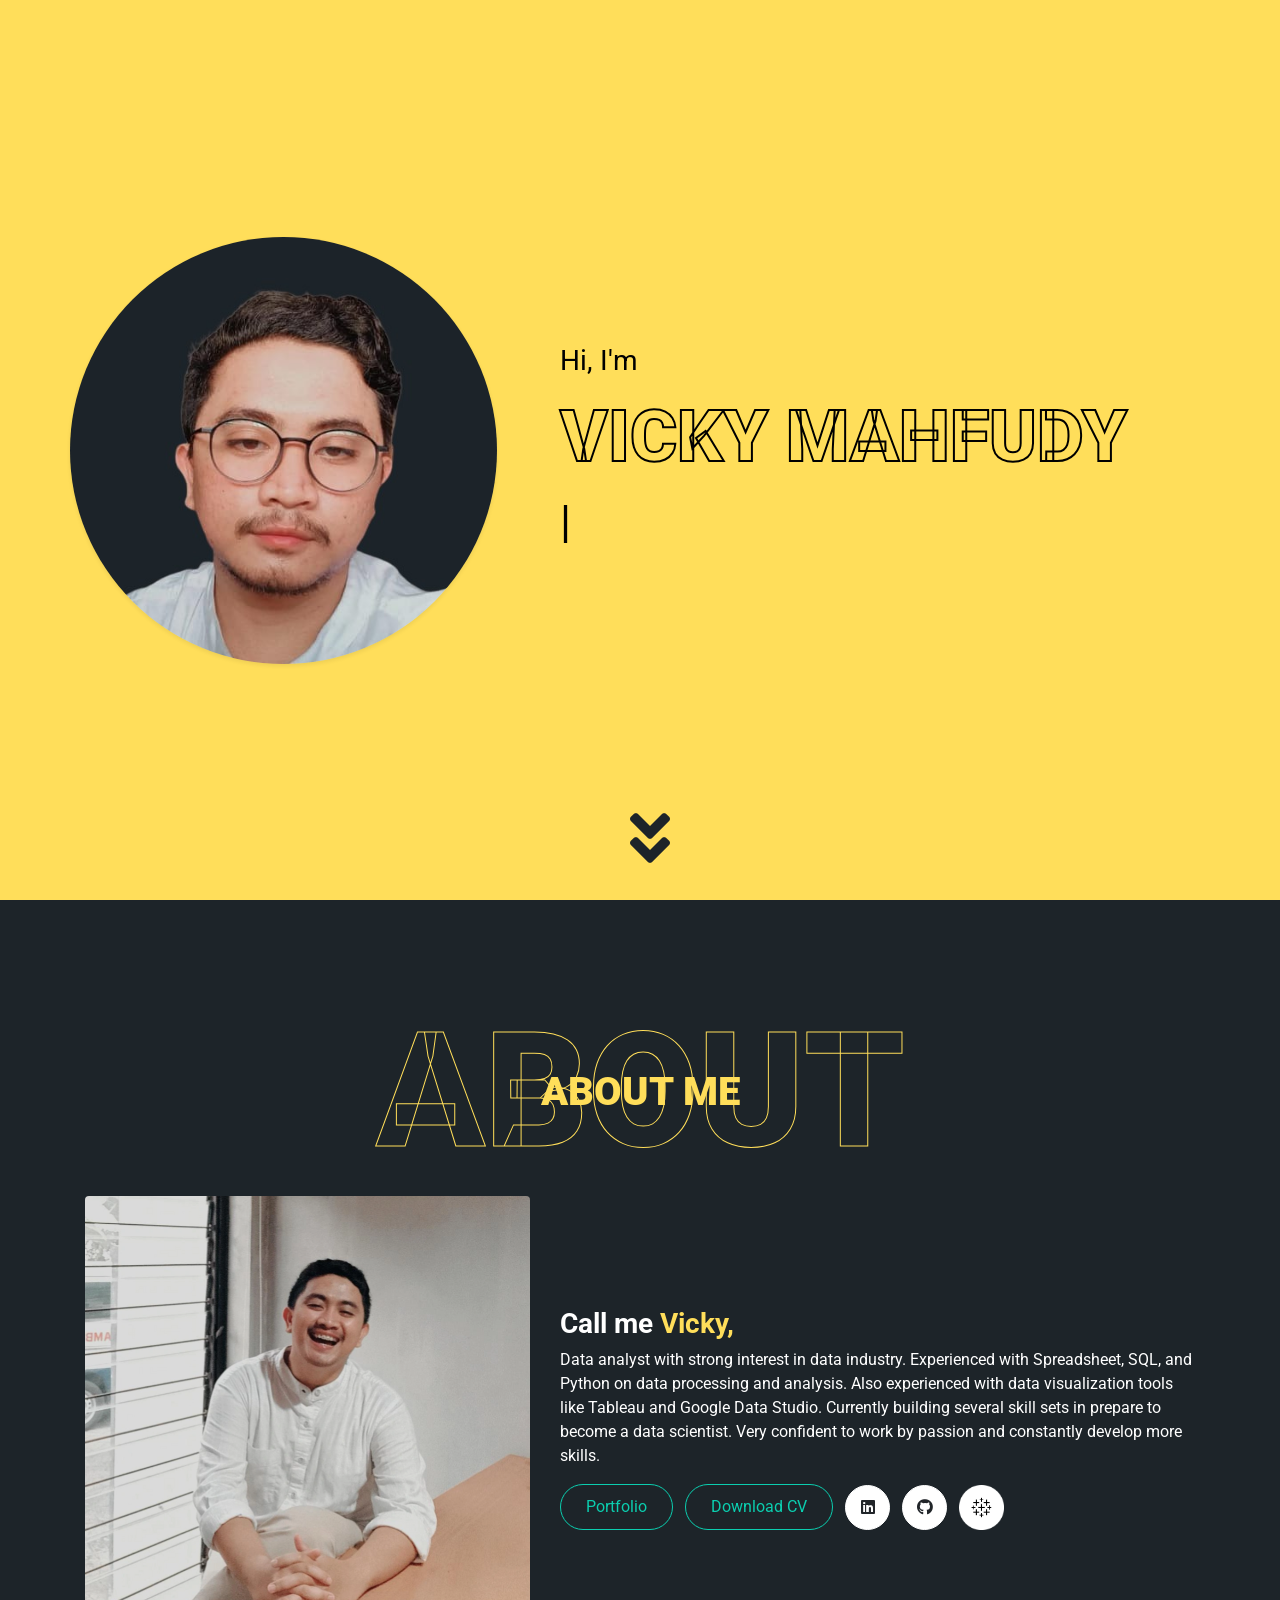
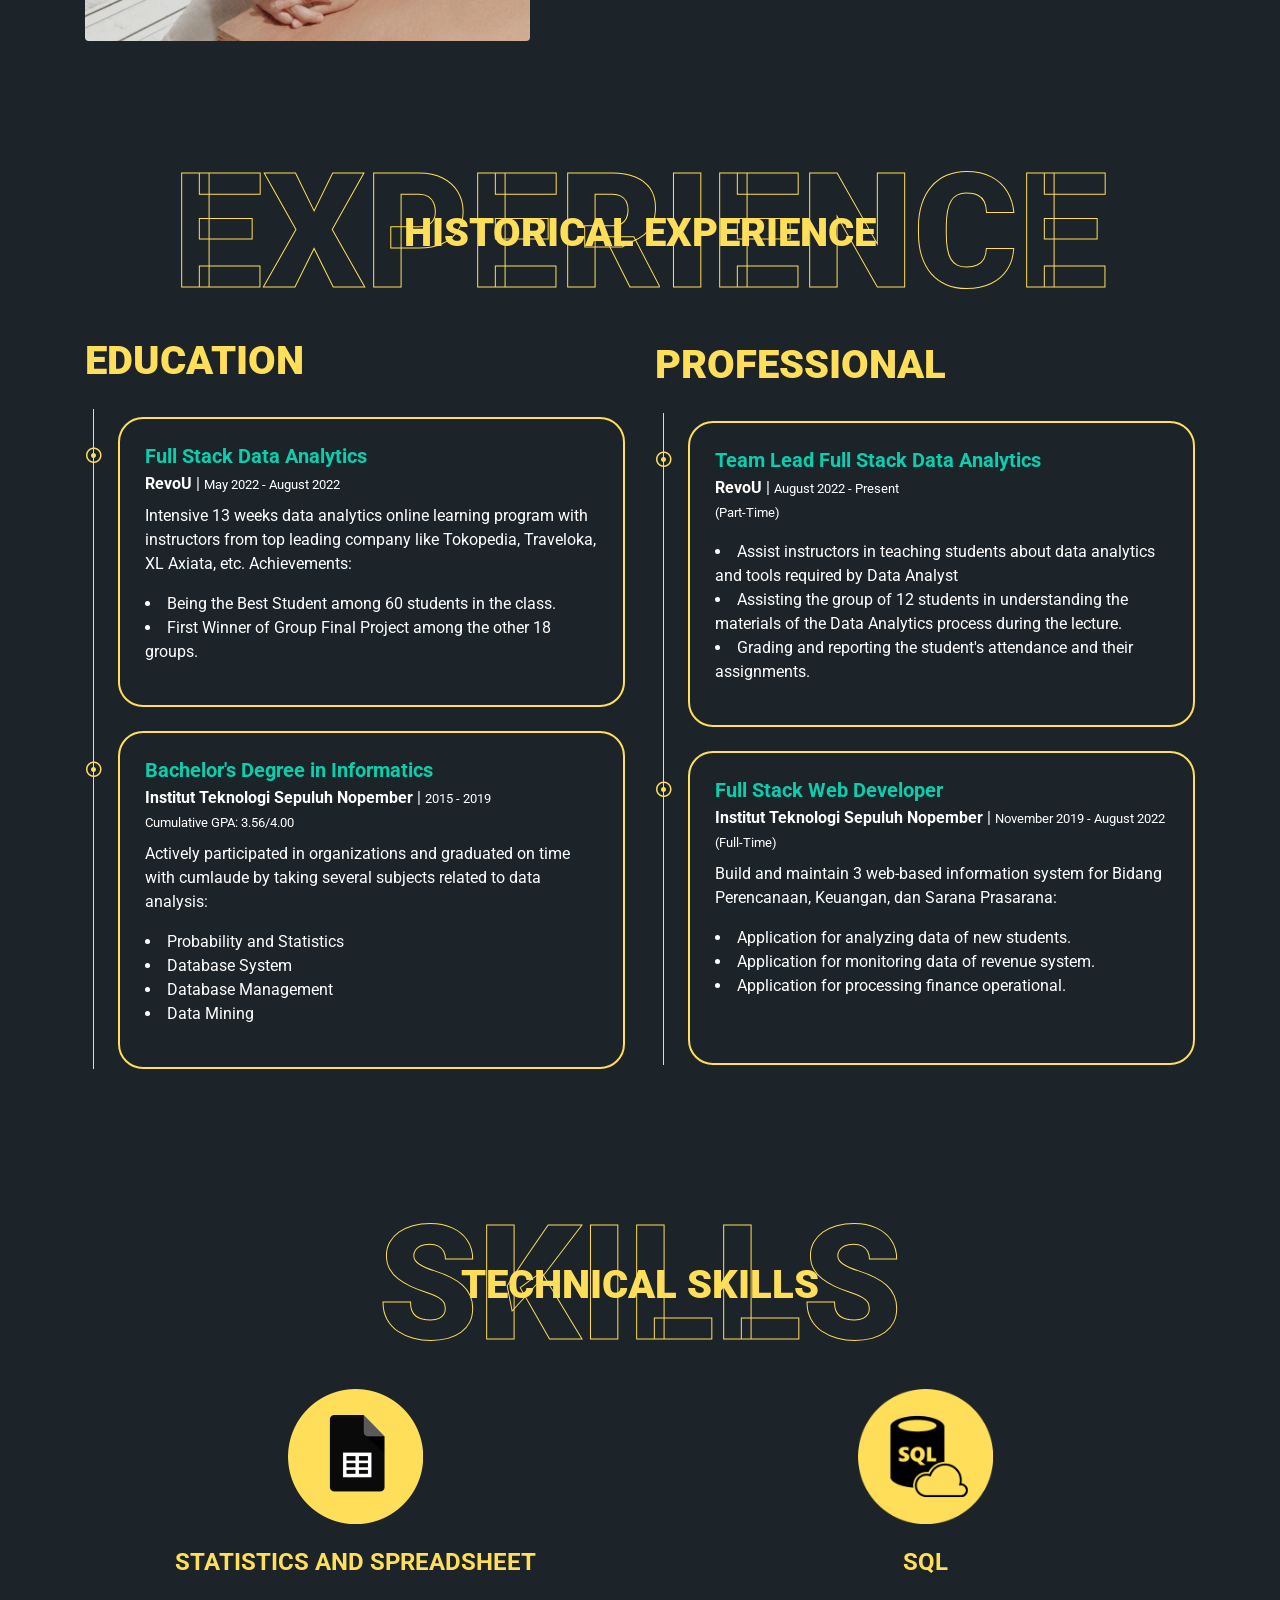
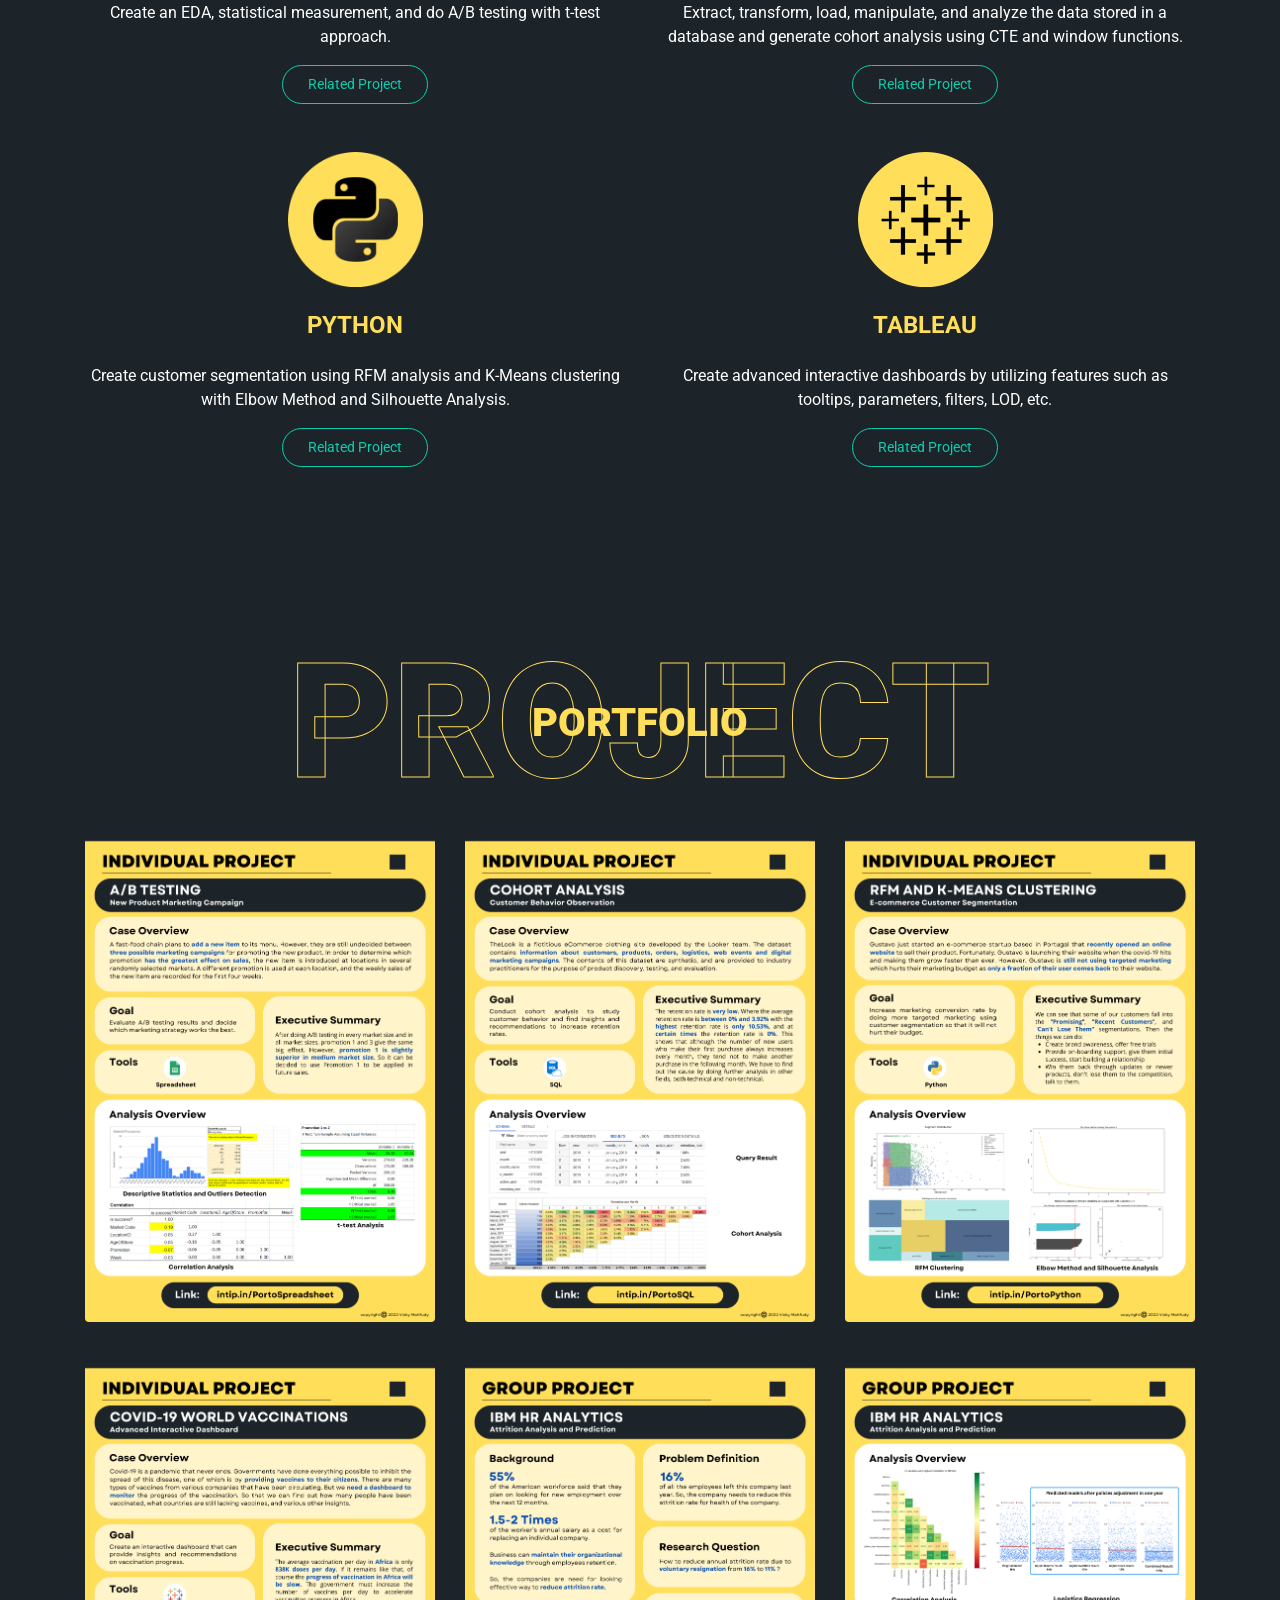
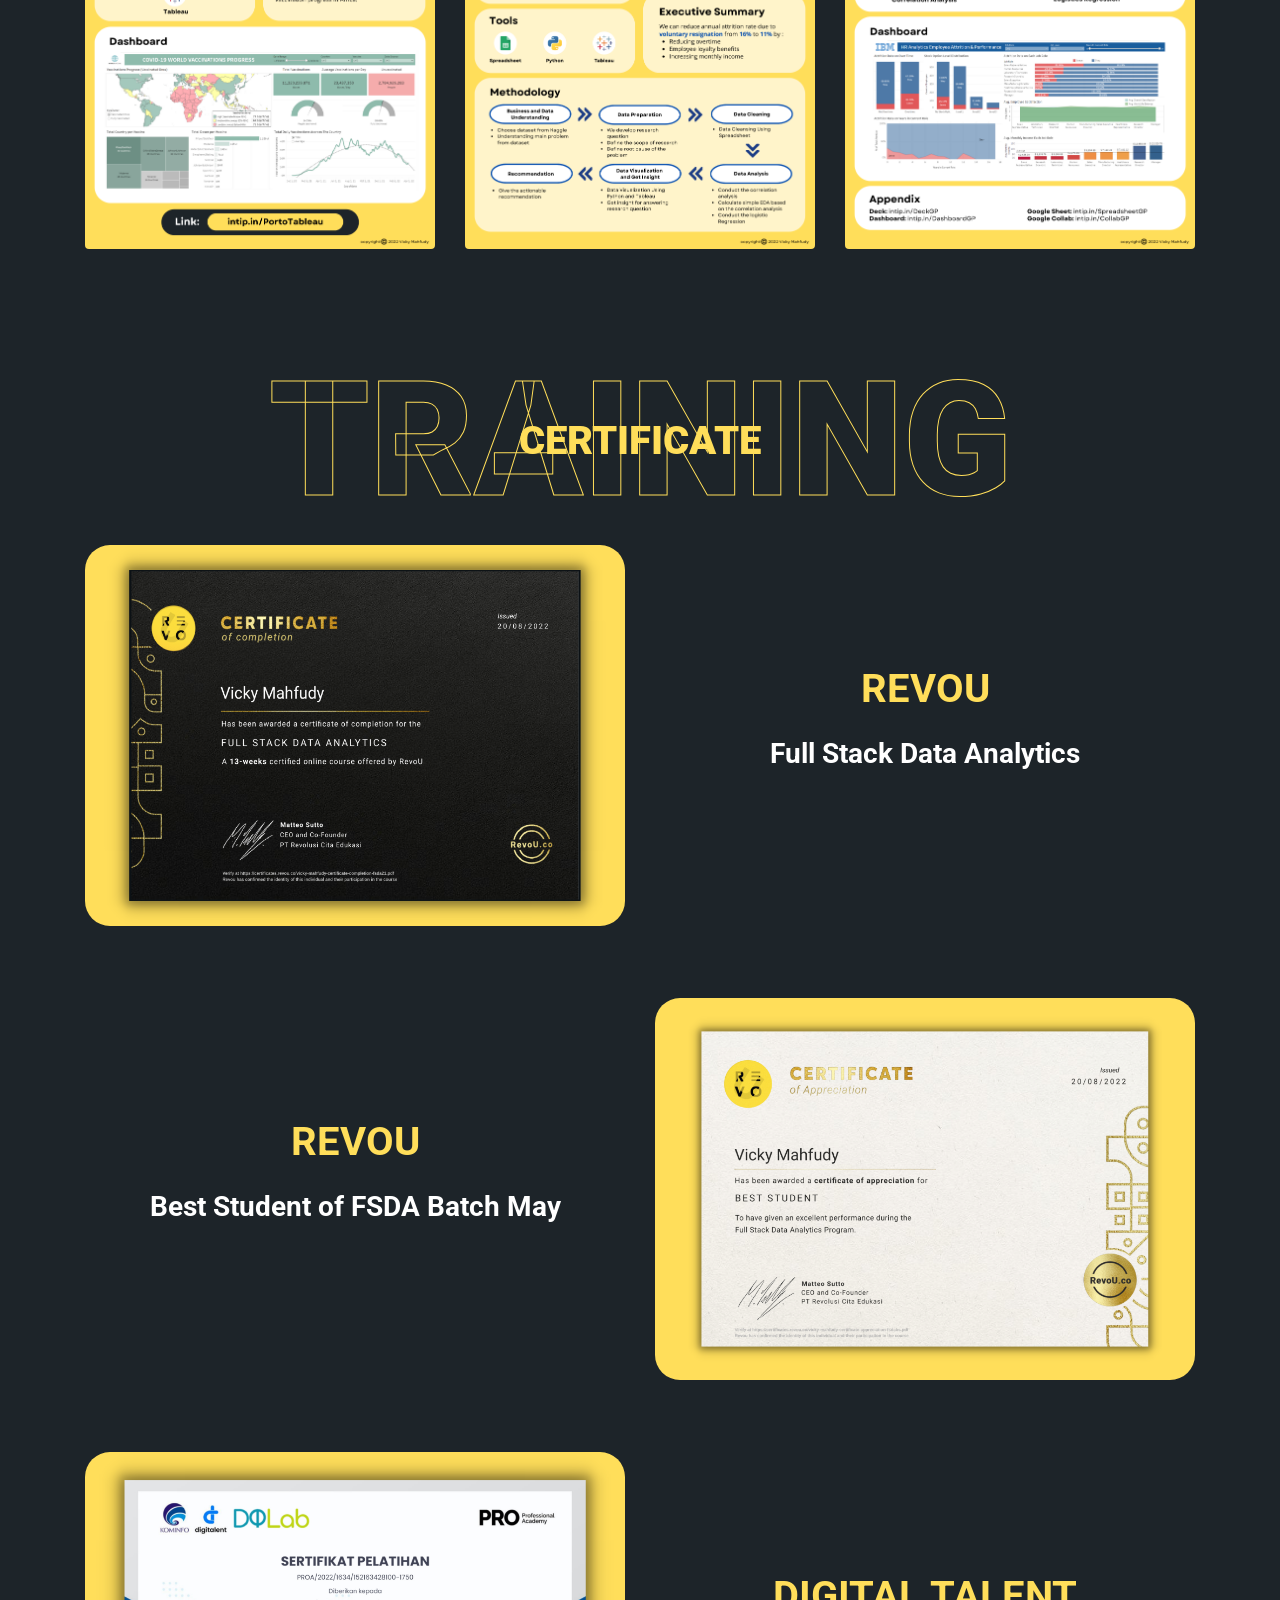
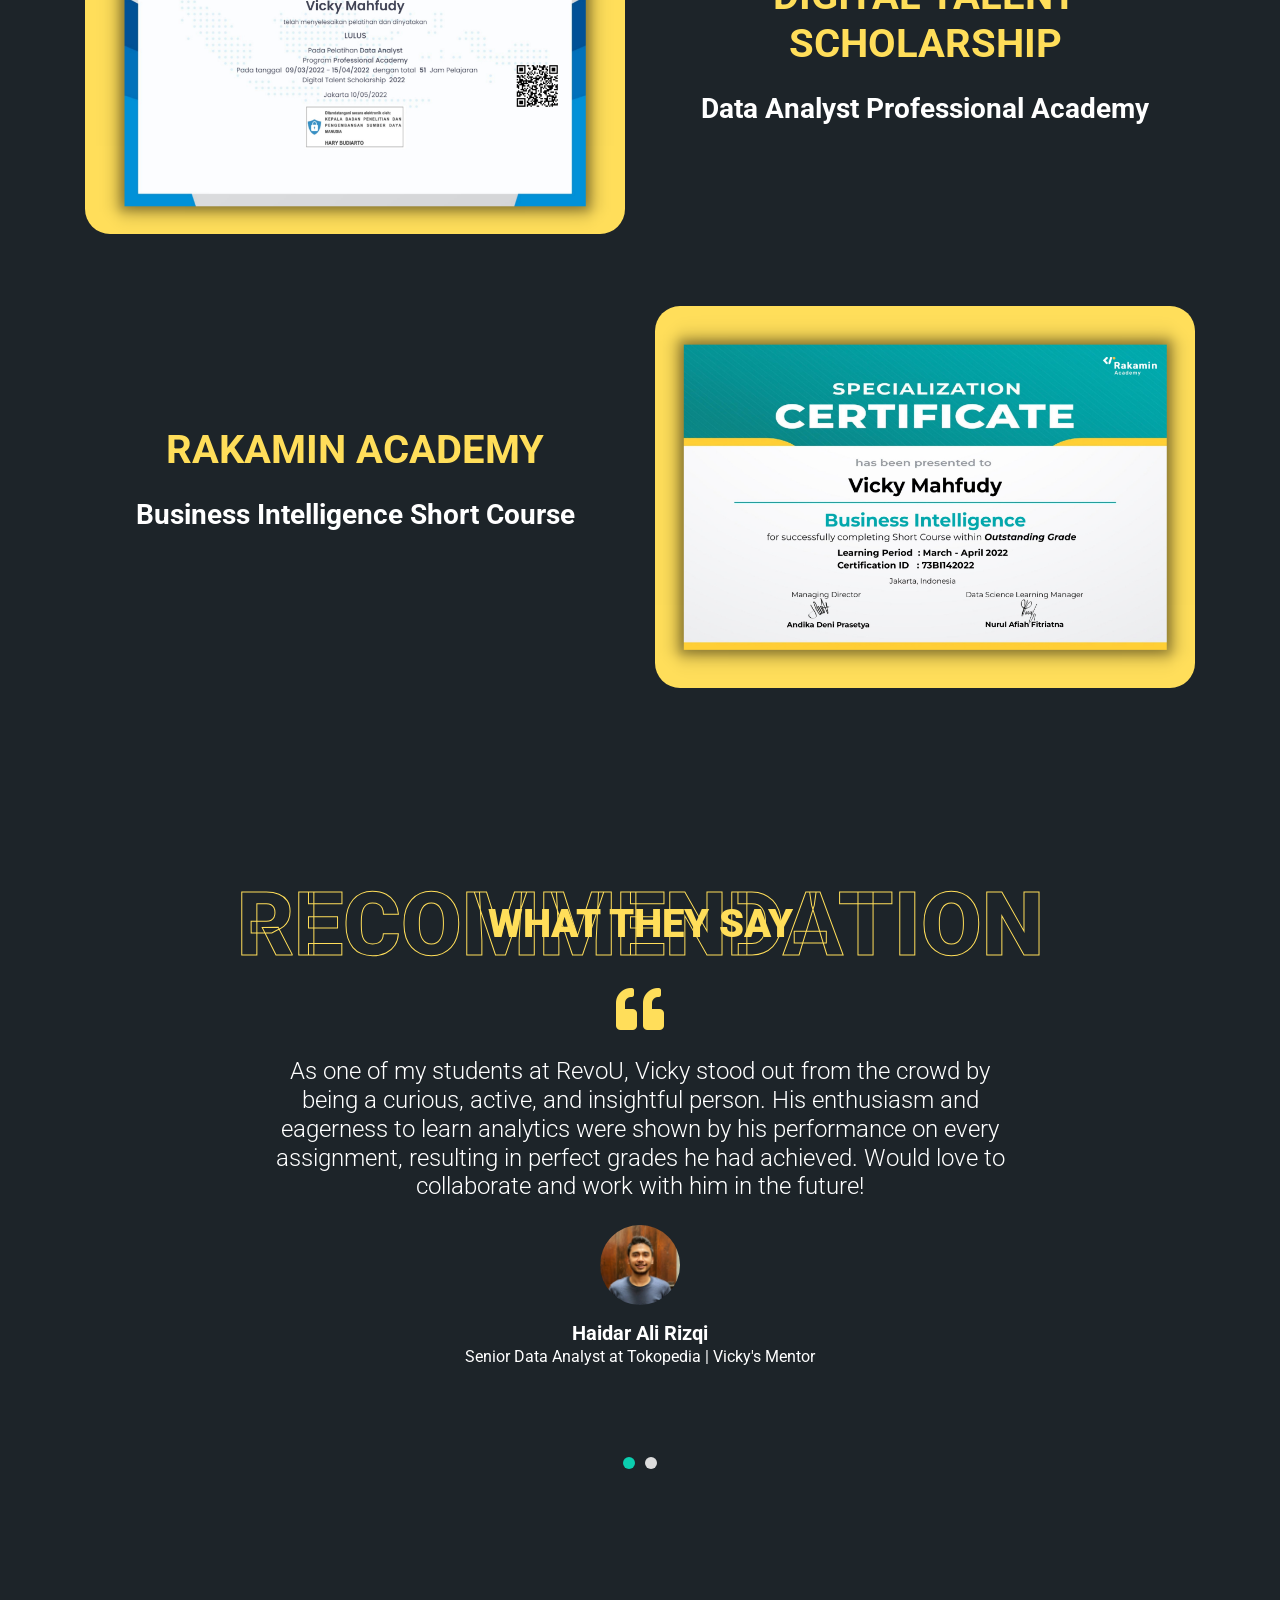
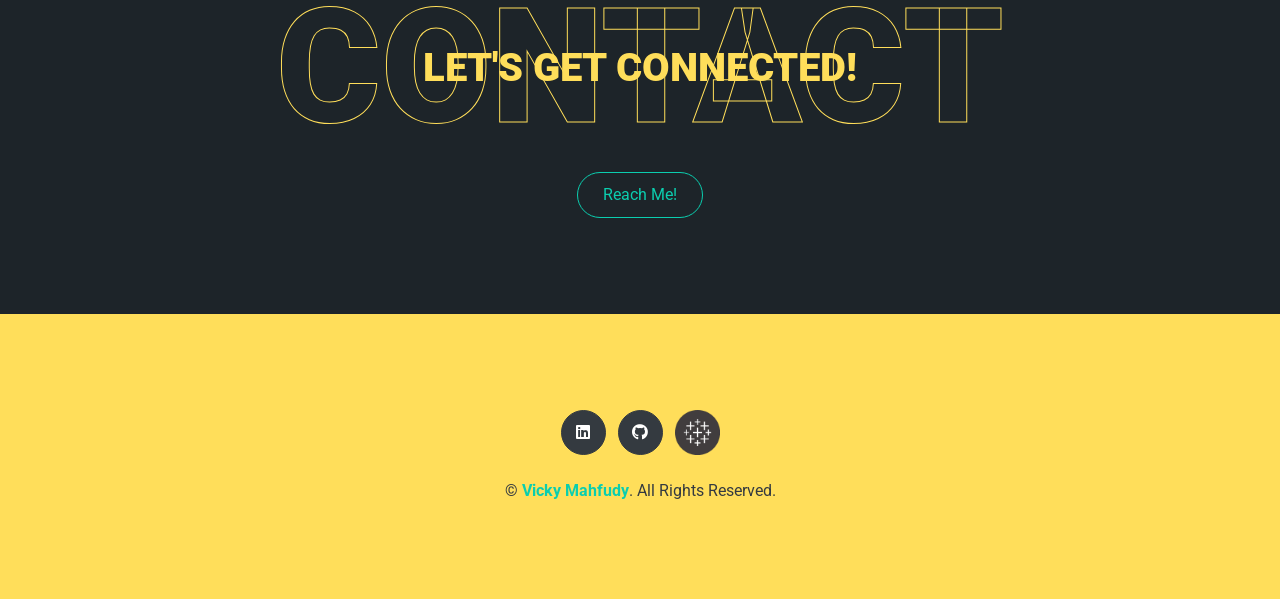
==== index.html @ 32dc3338 "add recomendation" ====
<!DOCTYPE html>
<html lang="en">
  <head>
    <meta charset="utf-8" />
    <title>Vicky Mahfudy</title>
    <meta content="width=device-width, initial-scale=1.0" name="viewport" />
    <meta content="Free HTML Templates" name="keywords" />
    <meta content="Free HTML Templates" name="description" />

    <!-- Favicon -->
    <link href="img/favicon.ico" rel="icon" />

    <!-- Google Web Fonts -->
    <link rel="preconnect" href="https://fonts.gstatic.com" />
    <link
      href="https://fonts.googleapis.com/css2?family=Roboto:wght@300;400;500;700;900&display=swap"
      rel="stylesheet"
    />

    <!-- Font Awesome -->
    <link
      href="https://cdnjs.cloudflare.com/ajax/libs/font-awesome/5.10.0/css/all.min.css"
      rel="stylesheet"
    />

    <!-- Libraries Stylesheet -->
    <link href="lib/owlcarousel/assets/owl.carousel.min.css" rel="stylesheet" />
    <link href="lib/lightbox/css/lightbox.min.css" rel="stylesheet" />

    <!-- Customized Bootstrap Stylesheet -->
    <link href="css/style.css" rel="stylesheet" />
  </head>

  <body data-spy="scroll" data-target=".navbar" data-offset="51">
    <!-- Navbar Start -->
    <nav
      style="background-color: #ffde5a"
      class="navbar fixed-top shadow-sm navbar-expand-lg navbar-light py-3 py-lg-0 px-lg-5"
    >
      <a href="index.html" class="navbar-brand ml-lg-3">
        <h1 class="m-0 display-5">
          <span style="color: #1d2429">Vicky</span
          ><span style="color: #0bceaf">Mahfudy</span>
        </h1>
      </a>
      <button
        type="button"
        class="navbar-toggler"
        data-toggle="collapse"
        data-target="#navbarCollapse"
      >
        <span class="navbar-toggler-icon"></span>
      </button>
      <div class="collapse navbar-collapse px-lg-3" id="navbarCollapse">
        <div class="navbar-nav m-auto py-0">
          <a href="#home" class="nav-item nav-link active">Home</a>
          <a href="#about" class="nav-item nav-link">About</a>
          <a href="#experience" class="nav-item nav-link">Expericence</a>
          <a href="#skill" class="nav-item nav-link">Skill</a>
          <a href="#portfolio" class="nav-item nav-link">Portfolio</a>
          <a href="#certificate" class="nav-item nav-link">Certificate</a>
          <a href="#recommendation" class="nav-item nav-link">Recommendation</a>
          <!-- <a href="#blog" class="nav-item nav-link">Blog</a> -->
          <a href="#contact" class="nav-item nav-link">Contact</a>
        </div>
        <a
          href="https://www.linkedin.com/in/vickymahfudy/"
          target="_blank"
          class="btn btn-outline-dark d-none d-lg-block"
          >Hire Me</a
        >
      </div>
    </nav>
    <!-- Navbar End -->

    <!-- Marketing Campaign Start -->
    <div
      class="modal fade videoModal"
      id="marketingcampaign"
      tabindex="-1"
      role="dialog"
      aria-labelledby="exampleModalLabel"
      aria-hidden="true"
    >
      <div class="modal-dialog" role="document">
        <div class="modal-content">
          <div class="modal-body">
            <button
              type="button"
              class="close"
              data-dismiss="modal"
              aria-label="Close"
            >
              <span aria-hidden="true">&times;</span>
            </button>
            <!-- 16:9 aspect ratio -->
            <div class="embed-responsive embed-responsive-16by9">
              <iframe
                loading="lazy"
                style="
                  position: absolute;
                  width: 100%;
                  height: 100%;
                  top: 0;
                  left: 0;
                  border: none;
                  padding: 0;
                  margin: 0;
                "
                src="https:&#x2F;&#x2F;www.canva.com&#x2F;design&#x2F;DAFCiSwRJ_c&#x2F;view?embed"
                allowfullscreen="allowfullscreen"
                allow="fullscreen"
              >
              </iframe>
            </div>
          </div>
        </div>
      </div>
    </div>
    <!-- Marketing Campaign End -->

    <!-- Customer Behavior Start -->
    <div
      class="modal fade videoModal"
      id="customerbehavior"
      tabindex="-1"
      role="dialog"
      aria-labelledby="exampleModalLabel"
      aria-hidden="true"
    >
      <div class="modal-dialog" role="document">
        <div class="modal-content">
          <div class="modal-body">
            <button
              type="button"
              class="close"
              data-dismiss="modal"
              aria-label="Close"
            >
              <span aria-hidden="true">&times;</span>
            </button>
            <!-- 16:9 aspect ratio -->
            <div class="embed-responsive embed-responsive-16by9">
              <iframe
                loading="lazy"
                style="
                  position: absolute;
                  width: 100%;
                  height: 100%;
                  top: 0;
                  left: 0;
                  border: none;
                  padding: 0;
                  margin: 0;
                "
                src="https:&#x2F;&#x2F;www.canva.com&#x2F;design&#x2F;DAFDEdwfSsI&#x2F;view?embed"
                allowfullscreen="allowfullscreen"
                allow="fullscreen"
              >
              </iframe>
            </div>
          </div>
        </div>
      </div>
    </div>
    <!-- Customer Behavior End -->

    <!-- Ecom Customer Segmentation Start -->
    <div
      class="modal fade videoModal"
      id="ecomcustomersegment"
      tabindex="-1"
      role="dialog"
      aria-labelledby="exampleModalLabel"
      aria-hidden="true"
    >
      <div class="modal-dialog" role="document">
        <div class="modal-content">
          <div class="modal-body">
            <button
              type="button"
              class="close"
              data-dismiss="modal"
              aria-label="Close"
            >
              <span aria-hidden="true">&times;</span>
            </button>
            <!-- 16:9 aspect ratio -->
            <div class="embed-responsive embed-responsive-16by9">
              <iframe
                loading="lazy"
                style="
                  position: absolute;
                  width: 100%;
                  height: 100%;
                  top: 0;
                  left: 0;
                  border: none;
                  padding: 0;
                  margin: 0;
                "
                src="https:&#x2F;&#x2F;www.canva.com&#x2F;design&#x2F;DAFGZyQmGDk&#x2F;view?embed"
                allowfullscreen="allowfullscreen"
                allow="fullscreen"
              >
              </iframe>
            </div>
          </div>
        </div>
      </div>
    </div>
    <!-- Ecom Customer Segmentation End -->

    <!-- Covid Vaccine Start -->
    <div
      class="modal fade videoModal"
      id="covidvaccine"
      tabindex="-1"
      role="dialog"
      aria-labelledby="exampleModalLabel"
      aria-hidden="true"
    >
      <div class="modal-dialog" role="document">
        <div class="modal-content">
          <div class="modal-body">
            <button
              type="button"
              class="close"
              data-dismiss="modal"
              aria-label="Close"
            >
              <span aria-hidden="true">&times;</span>
            </button>
            <!-- 16:9 aspect ratio -->
            <div class="embed-responsive embed-responsive-16by9">
              <iframe
                loading="lazy"
                style="
                  position: absolute;
                  width: 100%;
                  height: 100%;
                  top: 0;
                  left: 0;
                  border: none;
                  padding: 0;
                  margin: 0;
                "
                src="https:&#x2F;&#x2F;www.canva.com&#x2F;design&#x2F;DAFIarn_y30&#x2F;view?embed"
                allowfullscreen="allowfullscreen"
                allow="fullscreen"
              >
              </iframe>
            </div>
          </div>
        </div>
      </div>
    </div>
    <!-- Covid Vaccine End -->

    <!-- IBM Start -->
    <div
      class="modal fade videoModal"
      id="ibm"
      tabindex="-1"
      role="dialog"
      aria-labelledby="exampleModalLabel"
      aria-hidden="true"
    >
      <div class="modal-dialog" role="document">
        <div class="modal-content">
          <div class="modal-body">
            <button
              type="button"
              class="close"
              data-dismiss="modal"
              aria-label="Close"
            >
              <span aria-hidden="true">&times;</span>
            </button>
            <!-- 16:9 aspect ratio -->
            <div class="embed-responsive embed-responsive-16by9">
              <iframe
                loading="lazy"
                style="
                  position: absolute;
                  width: 100%;
                  height: 100%;
                  top: 0;
                  left: 0;
                  border: none;
                  padding: 0;
                  margin: 0;
                "
                src="https:&#x2F;&#x2F;www.canva.com&#x2F;design&#x2F;DAFHNinriHM&#x2F;view?embed"
                allowfullscreen="allowfullscreen"
                allow="fullscreen"
              >
              </iframe>
            </div>
          </div>
        </div>
      </div>
    </div>
    <!-- IBM End -->

    <!-- Header Start -->
    <div
      class="container-fluid bg-primary d-flex align-items-center mb-5 py-5"
      id="home"
      style="min-height: 100vh"
    >
      <div class="container">
        <div class="row align-items-center">
          <div
            class="col-lg-5 px-5 pl-lg-0 pb-5 pb-lg-0 animation-element left"
          >
            <img
              class="img-fluid w-100 rounded-circle shadow-sm"
              src="img/profile.jpeg"
              alt=""
            />
          </div>
          <div class="col-lg-7 text-center text-lg-left animation-element down">
            <h3
              style="color: #000000"
              class="text-black font-weight-normal mb-3"
            >
              Hi, I'm
            </h3>
            <h1
              class="display-3 text-uppercase text-primary mb-2"
              style="-webkit-text-stroke: 2px #000000"
            >
              Vicky Mahfudy
            </h1>
            <h1
              style="color: #000000"
              class="typed-text-output d-inline font-weight-lighter text-black"
            ></h1>
            <div class="typed-text d-none">
              Data Analyst, Business Intelligence Analyst, Data Scientist, Data
              Visualization Specialist
            </div>
            <!-- <div
              class="d-flex align-items-center justify-content-center justify-content-lg-start pt-5"
            >
              <a
                href="resource/CV_Vicky Mahfudy.pdf"
                class="btn btn-outline-light mr-5"
                >Download CV</a
              >
            </div> -->
          </div>
        </div>
      </div>
    </div>
    <!-- Header End -->

    <!-- About Start -->
    <div class="container-fluid py-5" id="about">
      <div class="container">
        <div
          class="position-relative d-flex align-items-center justify-content-center animation-element up"
        >
          <h1
            class="display-1 text-uppercase text-black"
            style="-webkit-text-stroke: 1px #ffde5a; color: #1d2429"
          >
            About
          </h1>
          <h1 class="position-absolute text-uppercase text-primary">
            About Me
          </h1>
        </div>
        <div class="row align-items-center animation-element left">
          <div class="col-lg-5 pb-4 pb-lg-0">
            <img
              class="img-fluid rounded w-100"
              src="img/profile-2.png"
              alt=""
            />
          </div>
          <div class="col-lg-7">
            <div class="animation-element left">
              <h3>
                Call me <span style="color: #ffde5a" class="mb-4">Vicky,</span>
              </h3>
              <p>
                Data analyst with strong interest in data industry. Experienced
                with Spreadsheet, SQL, and Python on data processing and
                analysis. Also experienced with data visualization tools like
                Tableau and Google Data Studio. Currently building several skill
                sets in prepare to become a data scientist. Very confident to
                work by passion and constantly develop more skills.
              </p>
            </div>
            <!-- <div class="row mb-3">
              <div class="col-sm-4 py-2">
                <a href="img/tableau-color.png" class="btn btn-outline-warning"
                  ><img
                    style="width: 25%"
                    class="img-fluid"
                    src="img/tableau-color.png"
                    alt=""
                /></a>
              </div>
              <div class="col-sm-4 py-2">
                <a href="img/tableau-color.png" class="btn btn-outline-warning"
                  ><img
                    style="width: 25%"
                    class="img-fluid"
                    src="img/github.png"
                    alt=""
                /></a>
              </div>
              <div class="col-sm-4 py-2">
                <a href="img/tableau-color.png" class="btn btn-outline-warning"
                  ><img
                    style="width: 25%"
                    class="img-fluid"
                    src="img/tableau-color.png"
                    alt=""
                /></a>
              </div>
            </div> -->
            <div class="navbar-nav m-auto py-0">
              <div class="desktop-display animation-element left">
                <a href="#portfolio" class="btn btn-outline-primary"
                  >Portfolio</a
                >&nbsp;&nbsp;
                <a
                  href="resource/CV_Vicky Mahfudy.pdf"
                  class="btn btn-outline-primary"
                  target="_blank"
                  >Download CV</a
                >&nbsp;&nbsp;
                <a
                  class="btn btn-light btn-social mr-2"
                  href="https://www.linkedin.com/in/vickymahfudy/"
                  target="_blank"
                  ><i class="fab fa-linkedin"></i
                ></a>
                <a
                  class="btn btn-light btn-social mr-2"
                  href="https://github.com/vickymahfudy"
                  target="_blank"
                  ><i class="fab fa-github"></i
                ></a>
                <a
                  href="https://public.tableau.com/app/profile/vicky.mahfudy"
                  target="_blank"
                  ><img
                    style="width: 45px"
                    class="img-fluid rounded"
                    src="img/tableau-bw.png"
                    alt=""
                /></a>
              </div>
              <div class="mobile-display">
                <div class="animation-element left">
                  <a href="#portfolio" class="btn btn-outline-primary"
                    >Portfolio</a
                  >&nbsp;&nbsp;
                  <a
                    href="resource/CV_Vicky Mahfudy.pdf"
                    class="btn btn-outline-primary"
                    target="_blank"
                    >Download CV</a
                  >&nbsp;&nbsp;<br /><br />
                </div>
                <div class="animation-element left">
                  <a
                    class="btn btn-light btn-social mr-2"
                    href="https://www.linkedin.com/in/vickymahfudy/"
                    target="_blank"
                    ><i class="fab fa-linkedin"></i
                  ></a>
                  <a
                    class="btn btn-light btn-social mr-2"
                    href="https://github.com/vickymahfudy"
                    target="_blank"
                    ><i class="fab fa-github"></i
                  ></a>
                  <a
                    href="https://public.tableau.com/app/profile/vicky.mahfudy"
                    target="_blank"
                    ><img
                      style="width: 45px"
                      class="img-fluid rounded"
                      src="img/tableau-bw.png"
                      alt=""
                  /></a>
                </div>
              </div>
            </div>
            <!-- <a href="" class="btn btn-outline-primary">Learn More</a> -->
          </div>
        </div>
      </div>
    </div>
    <!-- About End -->

    <!-- Experience Start -->
    <div class="container-fluid py-5" id="experience">
      <div class="container">
        <div
          class="position-relative d-flex align-items-center justify-content-center animation-element down"
        >
          <h1
            class="display-1 text-uppercase text-black"
            style="-webkit-text-stroke: 1px #ffde5a; color: #1d2429"
          >
            Experience
          </h1>
          <h1 class="position-absolute text-uppercase text-primary">
            Historical Experience
          </h1>
        </div>
        <div class="row align-items-center">
          <div class="col-lg-6">
            <h1 class="mb-4 animation-element left one" style="color: #ffde5a">
              EDUCATION
            </h1>
            <div class="border-left border-primary pt-2 pl-4 ml-2">
              <div class="position-relative mb-4">
                <i
                  class="far fa-dot-circle text-primary position-absolute animation-element up"
                  style="top: 30px; left: -32px"
                ></i>
                <div
                  style="padding: 25px; border: 2px solid #ffde5a"
                  class="certificates animation-element down"
                >
                  <h5 class="font-weight-bold mb-1" style="color: #0bceaf">
                    Full Stack Data Analytics
                  </h5>
                  <p class="mb-2">
                    <strong>RevoU</strong> |
                    <small>May 2022 - August 2022</small>
                  </p>
                  <p>
                    Intensive 13 weeks data analytics online learning program
                    with instructors from top leading company like Tokopedia,
                    Traveloka, XL Axiata, etc. Achievements:
                    <li>
                      Being the Best Student among 60 students in the class.
                    </li>
                    <li>
                      First Winner of Group Final Project among the other 18
                      groups.
                    </li>
                  </p>
                </div>
              </div>
              <div class="position-relative mb-4">
                <i
                  class="far fa-dot-circle text-primary position-absolute animation-element up"
                  style="top: 30px; left: -32px"
                ></i>
                <div
                  style="padding: 25px; border: 2px solid #ffde5a"
                  class="certificates animation-element down"
                >
                  <h5 class="font-weight-bold mb-1" style="color: #0bceaf">
                    Bachelor's Degree in Informatics
                  </h5>
                  <p class="mb-2">
                    <strong>Institut Teknologi Sepuluh Nopember</strong> |
                    <small>2015 - 2019</small><br /><small
                      >Cumulative GPA: 3.56/4.00</small
                    >
                  </p>
                  <p>
                    Actively participated in organizations and graduated on time
                    with cumlaude by taking several subjects related to data
                    analysis:
                    <li>Probability and Statistics</li>
                    <li>Database System</li>
                    <li>Database Management</li>
                    <li>Data Mining</li>
                  </p>
                </div>
              </div>
            </div>
          </div>
          <div class="col-lg-6">
            <h1 class="mb-4 animation-element left four" style="color: #ffde5a">
              PROFESSIONAL
            </h1>
            <div class="border-left border-primary pt-2 pl-4 ml-2">
              <div class="position-relative mb-4">
                <i
                  class="far fa-dot-circle text-primary position-absolute animation-element up"
                  style="top: 30px; left: -32px"
                ></i>
                <div
                  style="padding: 25px; border: 2px solid #ffde5a"
                  class="certificates animation-element down"
                >
                  <h5 class="font-weight-bold mb-1" style="color: #0bceaf">
                    Team Lead Full Stack Data Analytics
                  </h5>
                  <p class="mb-2">
                    <strong>RevoU</strong> | <small>August 2022 - Present</small
                    ><br />
                    <small>(Part-Time)</small>
                  </p>
                  <p>
                    <li>
                      Assist instructors in teaching students about data
                      analytics and tools required by Data Analyst
                    </li>
                    <li>
                      Assisting the group of 12 students in understanding the
                      materials of the Data Analytics process during the
                      lecture.
                    </li>
                    <li>
                      Grading and reporting the student's attendance and their
                      assignments.
                    </li>
                  </p>
                </div>
              </div>
              <div class="position-relative mb-4">
                <i
                  class="far fa-dot-circle text-primary position-absolute animation-element up"
                  style="top: 30px; left: -32px"
                ></i>
                <div
                  style="padding: 25px; border: 2px solid #ffde5a"
                  class="certificates animation-element down"
                >
                  <h5 class="font-weight-bold mb-1" style="color: #0bceaf">
                    Full Stack Web Developer
                  </h5>
                  <p class="mb-2">
                    <strong>Institut Teknologi Sepuluh Nopember</strong> |
                    <small>November 2019 - August 2022</small><br />
                    <small>(Full-Time)</small>
                  </p>
                  <p>
                    Build and maintain 3 web-based information system for Bidang
                    Perencanaan, Keuangan, dan Sarana Prasarana:
                    <li>Application for analyzing data of new students.</li>
                    <li>Application for monitoring data of revenue system.</li>
                    <li>Application for processing finance operational.</li>
                    <br />
                  </p>
                </div>
              </div>
            </div>
          </div>
        </div>
      </div>
    </div>
    <!-- Experience End -->

    <!-- Skill Start -->
    <div class="container-fluid py-5" id="skill">
      <div class="container">
        <div
          class="position-relative d-flex align-items-center justify-content-center animation-element down"
        >
          <h1
            class="display-1 text-uppercase text-black"
            style="-webkit-text-stroke: 1px #ffde5a; color: #1d2429"
          >
            Skills
          </h1>
          <h1 class="position-absolute text-uppercase text-primary">
            Technical Skills
          </h1>
        </div>
        <div class="row pb-3">
          <div
            class="col-lg-6 col-md-6 text-center mb-5 animation-element right"
          >
            <!-- <div
              style="padding: 25px; border: 2px solid #ffde5a"
              class="certificates"
            > -->
            <div class="d-flex align-items-center justify-content-center mb-4">
              <img
                class="img-fluid rounded w-25"
                src="img/spreadsheet.png"
                alt=""
              />
            </div>
            <div class="d-flex align-items-center justify-content-center mb-4">
              <h4 class="font-weight-bold m-0 text-primary">
                STATISTICS AND SPREADSHEET
              </h4>
            </div>
            <p>
              Create an EDA, statistical measurement, and do A/B testing with
              t-test approach.
            </p>
            <!-- <br /> -->
            <a
              class="btn btn-sm btn-outline-primary py-2"
              href="img/marketingcampaign.png"
              data-lightbox="portfoliospreadsheet"
              >Related Project</a
            >
            <!-- </div> -->
          </div>
          <div
            class="col-lg-6 col-md-6 text-center mb-5 animation-element left"
          >
            <!-- <div
              style="padding: 25px; border: 2px solid #ffde5a"
              class="certificates"
            > -->
            <div class="d-flex align-items-center justify-content-center mb-4">
              <img class="img-fluid rounded w-25" src="img/sql.png" alt="" />
            </div>
            <div class="d-flex align-items-center justify-content-center mb-4">
              <h4 class="font-weight-bold m-0 text-primary">SQL</h4>
            </div>
            <p>
              Extract, transform, load, manipulate, and analyze the data stored
              in a database and generate cohort analysis using CTE and window
              functions.
            </p>
            <a
              class="btn btn-sm btn-outline-primary py-2"
              href="img/customerbehavior.png"
              data-lightbox="portfoliosql"
              >Related Project</a
            >
            <!-- </div> -->
          </div>
          <div
            class="col-lg-6 col-md-6 text-center mb-5 animation-element right"
          >
            <!-- <div
              style="padding: 25px; border: 2px solid #ffde5a"
              class="certificates"
            > -->
            <div class="d-flex align-items-center justify-content-center mb-4">
              <img class="img-fluid rounded w-25" src="img/python.png" alt="" />
            </div>
            <div class="d-flex align-items-center justify-content-center mb-4">
              <h4 class="font-weight-bold m-0 text-primary">PYTHON</h4>
            </div>
            <p>
              Create customer segmentation using RFM analysis and K-Means
              clustering with Elbow Method and Silhouette Analysis.
            </p>
            <a
              class="btn btn-sm btn-outline-primary py-2"
              href="img/ecomcustomersegment.png"
              data-lightbox="portfoliopython"
              >Related Project</a
            >
            <!-- </div> -->
          </div>
          <div
            class="col-lg-6 col-md-6 text-center mb-5 animation-element left"
          >
            <!-- <div
              style="padding: 25px; border: 2px solid #ffde5a"
              class="certificates"
            > -->
            <div class="d-flex align-items-center justify-content-center mb-4">
              <img
                class="img-fluid rounded w-25"
                src="img/tableau.png"
                alt=""
              />
            </div>
            <div class="d-flex align-items-center justify-content-center mb-4">
              <h4 class="font-weight-bold m-0 text-primary">TABLEAU</h4>
            </div>
            <p>
              Create advanced interactive dashboards by utilizing features such
              as tooltips, parameters, filters, LOD, etc.
            </p>
            <a
              class="btn btn-sm btn-outline-primary py-2"
              href="img/covidvaccine.png"
              data-lightbox="portfoliotableau"
              >Related Project</a
            >
            <!-- </div> -->
          </div>
        </div>
      </div>
    </div>
    <!-- Skills End -->

    <!-- Portfolio Start -->
    <div class="container-fluid pt-5 pb-3" id="portfolio">
      <div class="container">
        <div
          class="position-relative d-flex align-items-center justify-content-center animation-element down"
        >
          <h1
            class="display-1 text-uppercase text-black"
            style="-webkit-text-stroke: 1px #ffde5a; color: #1d2429"
          >
            Project
          </h1>
          <h1 class="position-absolute text-uppercase text-primary">
            Portfolio
          </h1>
        </div>
        <!-- <div class="row animation-element up">
          <div class="col-12 text-center mb-2">
            <ul class="list-inline mb-4" id="portfolio-flters">
              <li
                class="btn btn-sm btn-outline-primary m-1 active"
                data-filter="*"
              >
                All
              </li>
              <li
                class="btn btn-sm btn-outline-primary m-1"
                data-filter=".first"
              >
                A/B Testing
              </li>
              <li
                class="btn btn-sm btn-outline-primary m-1"
                data-filter=".second"
              >
                Cohort Analysis
              </li>
              <li
                class="btn btn-sm btn-outline-primary m-1"
                data-filter=".third"
              >
                Customer Segmentation
              </li>
              <li
                class="btn btn-sm btn-outline-primary m-1"
                data-filter=".forth"
              >
                Interactive Dashboard
              </li>
              <li
                class="btn btn-sm btn-outline-primary m-1"
                data-filter=".fifth"
              >
                Attrition Analysis and Prediction
              </li>
            </ul>
          </div>
        </div> -->
        <div class="row">
          <div
            class="col-lg-4 col-md-6 mb-4 portfolio-item first animation-element right"
          >
            <div class="position-relative overflow-hidden mb-2">
              <img
                class="img-fluid rounded w-100"
                src="img/marketingcampaign.png"
                alt=""
              />
              <div
                class="portfolio-btn bg-primary d-flex align-items-center justify-content-center"
              >
                <a
                  class="btn btn-sm btn-outline-dark py-2"
                  href="img/marketingcampaign.png"
                  data-lightbox="portfolio"
                >
                  <i class="fa fa-search-plus"></i>
                </a>
                <a
                  data-target="#marketingcampaign"
                  data-toggle="modal"
                  class="btn btn-sm btn-outline-dark py-2"
                  href="#marketingcampaign"
                  >Full Deck</a
                >
              </div>
            </div>
          </div>
          <div
            class="col-lg-4 col-md-6 mb-4 portfolio-item second animation-element up"
          >
            <div class="position-relative overflow-hidden mb-2">
              <img
                class="img-fluid rounded w-100"
                src="img/customerbehavior.png"
                alt=""
              />
              <div
                class="portfolio-btn bg-primary d-flex align-items-center justify-content-center"
              >
                <a
                  class="btn btn-sm btn-outline-dark py-2"
                  href="img/customerbehavior.png"
                  data-lightbox="portfolio"
                >
                  <i class="fa fa-search-plus"></i>
                </a>
                <a
                  data-target="#customerbehavior"
                  data-toggle="modal"
                  class="btn btn-sm btn-outline-dark py-2"
                  href="#customerbehavior"
                  >Full Deck</a
                >
              </div>
            </div>
          </div>
          <div
            class="col-lg-4 col-md-6 mb-4 portfolio-item third animation-element left"
          >
            <div class="position-relative overflow-hidden mb-2">
              <img
                class="img-fluid rounded w-100"
                src="img/ecomcustomersegment.png"
                alt=""
              />
              <div
                class="portfolio-btn bg-primary d-flex align-items-center justify-content-center"
              >
                <a
                  class="btn btn-sm btn-outline-dark py-2"
                  href="img/ecomcustomersegment.png"
                  data-lightbox="portfolio"
                >
                  <i class="fa fa-search-plus"></i>
                </a>
                <a
                  data-target="#ecomcustomersegment"
                  data-toggle="modal"
                  class="btn btn-sm btn-outline-dark py-2"
                  href="#ecomcustomersegment"
                  >Full Deck</a
                >
              </div>
            </div>
          </div>
          <div
            class="col-lg-4 col-md-6 mb-4 portfolio-item forth animation-element right"
          >
            <div class="position-relative overflow-hidden mb-2">
              <img
                class="img-fluid rounded w-100"
                src="img/covidvaccine.png"
                alt=""
              />
              <div
                class="portfolio-btn bg-primary d-flex align-items-center justify-content-center"
              >
                <a
                  class="btn btn-sm btn-outline-dark py-2"
                  href="img/covidvaccine.png"
                  data-lightbox="portfolio"
                >
                  <i class="fa fa-search-plus"></i>
                </a>
                <a
                  data-target="#covidvaccine"
                  data-toggle="modal"
                  class="btn btn-sm btn-outline-dark py-2"
                  href="#covidvaccine"
                  >Full Deck</a
                >
              </div>
            </div>
          </div>
          <div
            class="col-lg-4 col-md-6 mb-4 portfolio-item fifth animation-element down"
          >
            <div class="position-relative overflow-hidden mb-2">
              <img class="img-fluid rounded w-100" src="img/ibm1.png" alt="" />
              <div
                class="portfolio-btn bg-primary d-flex align-items-center justify-content-center"
              >
                <a
                  class="btn btn-sm btn-outline-dark py-2"
                  href="img/ibm1.png"
                  data-lightbox="portfolio"
                >
                  <i class="fa fa-search-plus"></i>
                </a>
                <a
                  data-target="#ibm"
                  data-toggle="modal"
                  class="btn btn-sm btn-outline-dark py-2"
                  href="#ibm"
                  >Full Deck</a
                >
              </div>
            </div>
          </div>
          <div
            class="col-lg-4 col-md-6 mb-4 portfolio-item fifth animation-element left"
          >
            <div class="position-relative overflow-hidden mb-2">
              <img class="img-fluid rounded w-100" src="img/ibm2.png" alt="" />
              <div
                class="portfolio-btn bg-primary d-flex align-items-center justify-content-center"
              >
                <a
                  class="btn btn-sm btn-outline-dark py-2"
                  href="img/ibm2.png"
                  data-lightbox="portfolio"
                >
                  <i class="fa fa-search-plus"></i>
                </a>
                <a
                  data-target="#ibm"
                  data-toggle="modal"
                  class="btn btn-sm btn-outline-dark py-2"
                  href="#ibm"
                  >Full Deck</a
                >
              </div>
            </div>
          </div>
        </div>
      </div>
    </div>
    <!-- Portfolio End -->

    <!-- Certificate Start -->
    <div class="container-fluid py-5" id="certificate">
      <div class="container desktop-display">
        <div
          class="position-relative d-flex align-items-center justify-content-center animation-element down"
        >
          <h1
            class="display-1 text-uppercase text-black"
            style="-webkit-text-stroke: 1px #ffde5a; color: #1d2429"
          >
            Training
          </h1>
          <h1 class="position-absolute text-uppercase text-primary">
            Certificate
          </h1>
        </div>
        <div class="row pb-3">
          <div
            class="col-lg-6 col-md-6 text-center mb-5 animation-element left"
          >
            <div class="d-flex align-items-center justify-content-center mb-4">
              <a href="img/fsda.png" data-lightbox="certificates"
                ><img
                  class="img-fluid w-100 certificates"
                  src="img/fsda.png"
                  alt=""
              /></a>
            </div>
          </div>
          <div
            class="col-lg-6 col-md-6 text-center mb-5 animation-element right"
          >
            <br /><br /><br /><br /><br />

            <div class="d-flex align-items-center justify-content-center mb-4">
              <h1 class="font-weight-bold m-0 text-primary text-uppercase">
                RevoU
              </h1>
            </div>
            <h3>Full Stack Data Analytics</h3>
          </div>
          <div
            class="col-lg-6 col-md-6 text-center mb-5 animation-element left"
          >
            <br /><br /><br /><br /><br />
            <div class="d-flex align-items-center justify-content-center mb-4">
              <h1 class="font-weight-bold m-0 text-primary text-uppercase">
                RevoU
              </h1>
            </div>
            <h3>Best Student of FSDA Batch May</h3>
          </div>
          <div
            class="col-lg-6 col-md-6 text-center mb-5 animation-element right"
          >
            <div class="d-flex align-items-center justify-content-center mb-4">
              <a href="img/fsdabs.png" data-lightbox="certificates"
                ><img
                  class="img-fluid w-100 certificates"
                  src="img/fsdabs.png"
                  alt=""
              /></a>
            </div>
          </div>
          <div
            class="col-lg-6 col-md-6 text-center mb-5 animation-element left"
          >
            <div class="d-flex align-items-center justify-content-center mb-4">
              <a href="img/digitalent.png" data-lightbox="certificates"
                ><img
                  class="img-fluid w-100 certificates"
                  src="img/digitalent.png"
                  alt=""
              /></a>
            </div>
          </div>
          <div
            class="col-lg-6 col-md-6 text-center mb-5 animation-element right"
          >
            <br /><br /><br /><br /><br />
            <div class="d-flex align-items-center justify-content-center mb-4">
              <h1 class="font-weight-bold m-0 text-primary text-uppercase">
                Digital Talent Scholarship
              </h1>
            </div>
            <h3>Data Analyst Professional Academy</h3>
          </div>
          <div
            class="col-lg-6 col-md-6 text-center mb-5 animation-element left"
          >
            <br /><br /><br /><br /><br />
            <div class="d-flex align-items-center justify-content-center mb-4">
              <h1 class="font-weight-bold m-0 text-primary text-uppercase">
                Rakamin Academy
              </h1>
            </div>
            <h3>Business Intelligence Short Course</h3>
          </div>
          <div
            class="col-lg-6 col-md-6 text-center mb-5 animation-element right"
          >
            <div class="d-flex align-items-center justify-content-center mb-4">
              <a href="img/rakamin.png" data-lightbox="certificates"
                ><img
                  class="img-fluid w-100 certificates"
                  src="img/rakamin.png"
                  alt=""
              /></a>
            </div>
          </div>
        </div>
      </div>
      <div class="container mobile-display">
        <div
          class="position-relative d-flex align-items-center justify-content-center animation-element down"
        >
          <h1
            class="display-1 text-uppercase text-black"
            style="-webkit-text-stroke: 1px #ffde5a; color: #1d2429"
          >
            Training
          </h1>
          <h1 class="position-absolute text-uppercase text-primary">
            Certificate
          </h1>
        </div>
        <div class="row pb-3">
          <div class="col-lg-6 col-md-6 text-center mb-5">
            <div
              class="d-flex align-items-center justify-content-center mb-4 animation-element left"
            >
              <a href="img/fsda.png" data-lightbox="certificates2"
                ><img
                  class="img-fluid w-100 certificates"
                  src="img/fsda.png"
                  alt=""
              /></a>
            </div>
            <div
              class="align-items-center justify-content-center mb-4 animation-element down"
            >
              <h1 class="font-weight-bold m-0 text-primary text-uppercase">
                RevoU
              </h1>
              <h3>Full Stack Data Analytics</h3>
            </div>
          </div>
          <div class="col-lg-6 col-md-6 text-center mb-5">
            <div
              class="d-flex align-items-center justify-content-center mb-4 animation-element right"
            >
              <a href="img/fsdabs.png" data-lightbox="certificates2"
                ><img
                  class="img-fluid w-100 certificates"
                  src="img/fsdabs.png"
                  alt=""
              /></a>
            </div>
            <div
              class="align-items-center justify-content-center mb-4 animation-element down"
            >
              <h1 class="font-weight-bold m-0 text-primary text-uppercase">
                RevoU
              </h1>
              <h3>Best Student of FSDA Batch May</h3>
            </div>
          </div>
          <div class="col-lg-6 col-md-6 text-center mb-5">
            <div
              class="d-flex align-items-center justify-content-center mb-4 animation-element left"
            >
              <a href="img/digitalent.png" data-lightbox="certificates2"
                ><img
                  class="img-fluid w-100 certificates"
                  src="img/digitalent.png"
                  alt=""
              /></a>
            </div>
            <div
              class="align-items-center justify-content-center mb-4 animation-element down"
            >
              <h1 class="font-weight-bold m-0 text-primary text-uppercase">
                Digital Talent Scholarship
              </h1>
              <h3>Data Analyst Professional Academy</h3>
            </div>
          </div>
          <div class="col-lg-6 col-md-6 text-center mb-5">
            <div
              class="d-flex align-items-center justify-content-center mb-4 animation-element right"
            >
              <a href="img/rakamin.png" data-lightbox="certificates2"
                ><img
                  class="img-fluid w-100 certificates"
                  src="img/rakamin.png"
                  alt=""
              /></a>
            </div>
            <div
              class="align-items-center justify-content-center mb-4 animation-element down"
            >
              <h1 class="font-weight-bold m-0 text-primary text-uppercase">
                Rakamin Academy
              </h1>
              <h3>Business Intelligence Short Course</h3>
            </div>
          </div>
        </div>
      </div>
    </div>
    <!-- Certificates End -->

    <!-- Recommendation Start -->
    <div class="container-fluid py-5" id="recommendation">
      <div class="container">
        <div
          class="position-relative d-flex align-items-center justify-content-center animation-element down"
        >
          <h1
            class="display-2 text-uppercase text-black"
            style="-webkit-text-stroke: 1px #ffde5a; color: #1d2429"
          >
            Recommendation
          </h1>
          <h1 class="position-absolute text-uppercase text-primary">
            What They Say
          </h1>
        </div>
        <div class="row justify-content-center animation-element up">
          <div class="col-lg-8">
            <div class="owl-carousel testimonial-carousel">
              <div class="text-center">
                <i class="fa fa-3x fa-quote-left text-primary mb-4"></i>
                <h4 class="font-weight-light mb-4">
                  As one of my students at RevoU, Vicky stood out from the crowd
                  by being a curious, active, and insightful person. His
                  enthusiasm and eagerness to learn analytics were shown by his
                  performance on every assignment, resulting in perfect grades
                  he had achieved. Would love to collaborate and work with him
                  in the future!
                </h4>
                <img
                  class="img-fluid rounded-circle mx-auto mb-3"
                  src="img/haidar.jpeg"
                  style="width: 80px; height: 80px"
                />
                <h5 class="font-weight-bold m-0">Haidar Ali Rizqi</h5>
                <span>Senior Data Analyst at Tokopedia | Vicky's Mentor</span>
              </div>
              <div class="text-center">
                <i class="fa fa-3x fa-quote-left text-primary mb-4"></i>
                <h4 class="font-weight-light mb-4">
                  Vicky always gave extra miles effort when he did his
                  assignment in RevoU FSDA program. His assignment quality was
                  very outstanding and He was very entushiast in every lecture.
                  No wonder at the end of program He became the best student in
                  the class. I have no doubt in his skills and passionate at
                  data analytics. His curiosity, eager to learn, problem
                  solving, analytics and technical skill are the proof that he
                  is worthy to become a great data analyst.
                </h4>
                <img
                  class="img-fluid rounded-circle mx-auto mb-3"
                  src="img/ilzam.jpeg"
                  style="width: 80px; height: 80px"
                />
                <h5 class="font-weight-bold m-0">Muh. Ilzam Falah</h5>
                <span
                  >Business Intelligence Analyst at Aplikasi Super (YC W18) |
                  Vicky's Mentor</span
                >
              </div>
              <!-- <div class="text-center">
                <i class="fa fa-3x fa-quote-left text-primary mb-4"></i>
                <h4 class="font-weight-light mb-4">
                  Dolor eirmod diam stet kasd sed. Aliqu rebum est eos. Rebum
                  elitr dolore et eos labore, stet justo sed est sed. Diam sed
                  sed dolor stet accusam amet eirmod eos, labore diam clita
                </h4>
                <img
                  class="img-fluid rounded-circle mx-auto mb-3"
                  src="img/testimonial-2.jpg"
                  style="width: 80px; height: 80px"
                />
                <h5 class="font-weight-bold m-0">Client Name</h5>
                <span>Profession</span>
              </div>
              <div class="text-center">
                <i class="fa fa-3x fa-quote-left text-primary mb-4"></i>
                <h4 class="font-weight-light mb-4">
                  Dolor eirmod diam stet kasd sed. Aliqu rebum est eos. Rebum
                  elitr dolore et eos labore, stet justo sed est sed. Diam sed
                  sed dolor stet accusam amet eirmod eos, labore diam clita
                </h4>
                <img
                  class="img-fluid rounded-circle mx-auto mb-3"
                  src="img/testimonial-3.jpg"
                  style="width: 80px; height: 80px"
                />
                <h5 class="font-weight-bold m-0">Client Name</h5>
                <span>Profession</span>
              </div> -->
            </div>
          </div>
        </div>
      </div>
    </div>
    <!-- Recommendation End -->

    <!-- Blog Start -->
    <!-- <div class="container-fluid pt-5" id="blog">
      <div class="container">
        <div
          class="position-relative d-flex align-items-center justify-content-center"
        >
          <h1
            class="display-1 text-uppercase text-white"
            style="-webkit-text-stroke: 1px #dee2e6"
          >
            Blog
          </h1>
          <h1 class="position-absolute text-uppercase text-primary">
            Latest Blog
          </h1>
        </div>
        <div class="row">
          <div class="col-lg-4 mb-5">
            <div class="position-relative mb-4">
              <img
                class="img-fluid rounded w-100"
                src="img/blog-1.jpg"
                alt=""
              />
              <div class="blog-date">
                <h4 class="font-weight-bold mb-n1">01</h4>
                <small class="text-white text-uppercase">Jan</small>
              </div>
            </div>
            <h5 class="font-weight-medium mb-4">
              Rebum lorem no eos ut ipsum diam tempor sed rebum elitr ipsum
            </h5>
            <a class="btn btn-sm btn-outline-primary py-2" href="">Read More</a>
          </div>
          <div class="col-lg-4 mb-5">
            <div class="position-relative mb-4">
              <img
                class="img-fluid rounded w-100"
                src="img/blog-2.jpg"
                alt=""
              />
              <div class="blog-date">
                <h4 class="font-weight-bold mb-n1">01</h4>
                <small class="text-white text-uppercase">Jan</small>
              </div>
            </div>
            <h5 class="font-weight-medium mb-4">
              Rebum lorem no eos ut ipsum diam tempor sed rebum elitr ipsum
            </h5>
            <a class="btn btn-sm btn-outline-primary py-2" href="">Read More</a>
          </div>
          <div class="col-lg-4 mb-5">
            <div class="position-relative mb-4">
              <img
                class="img-fluid rounded w-100"
                src="img/blog-3.jpg"
                alt=""
              />
              <div class="blog-date">
                <h4 class="font-weight-bold mb-n1">01</h4>
                <small class="text-white text-uppercase">Jan</small>
              </div>
            </div>
            <h5 class="font-weight-medium mb-4">
              Rebum lorem no eos ut ipsum diam tempor sed rebum elitr ipsum
            </h5>
            <a class="btn btn-sm btn-outline-primary py-2" href="">Read More</a>
          </div>
        </div>
      </div>
    </div> -->
    <!-- Blog End -->

    <!-- Contact Start -->
    <div class="container-fluid py-5" id="contact">
      <div class="container">
        <div
          class="position-relative d-flex align-items-center justify-content-center animation-element down"
        >
          <h1
            class="display-1 text-uppercase text-black"
            style="-webkit-text-stroke: 1px #ffde5a; color: #1d2429"
          >
            Contact
          </h1>
          <h1 class="position-absolute text-uppercase text-primary">
            Let's Get Connected!
          </h1>
        </div>
        <div
          class="position-relative d-flex align-items-center justify-content-center animation-element down"
        >
          <a
            href="https://www.linkedin.com/in/vickymahfudy/"
            target="_blank"
            class="btn btn-outline-primary d-lg-block"
            >Reach Me!</a
          >
        </div>
        <!-- <div class="row justify-content-center animation-element up">
          <div class="col-lg-8">
            <div class="contact-form text-center">
              <div id="success"></div>
              <form name="sentMessage" id="contactForm" novalidate="novalidate">
                <div class="form-row">
                  <div class="control-group col-sm-6">
                    <input
                      type="text"
                      class="form-control p-4"
                      id="name"
                      placeholder="Your Name"
                      required="required"
                      data-validation-required-message="Please enter your name"
                    />
                    <p class="help-block text-danger"></p>
                  </div>
                  <div class="control-group col-sm-6">
                    <input
                      type="email"
                      class="form-control p-4"
                      id="email"
                      placeholder="Your Email"
                      required="required"
                      data-validation-required-message="Please enter your email"
                    />
                    <p class="help-block text-danger"></p>
                  </div>
                </div>
                <div class="control-group">
                  <input
                    type="text"
                    class="form-control p-4"
                    id="subject"
                    placeholder="Subject"
                    required="required"
                    data-validation-required-message="Please enter a subject"
                  />
                  <p class="help-block text-danger"></p>
                </div>
                <div class="control-group">
                  <textarea
                    class="form-control py-3 px-4"
                    rows="5"
                    id="message"
                    placeholder="Message"
                    required="required"
                    data-validation-required-message="Please enter your message"
                  ></textarea>
                  <p class="help-block text-danger"></p>
                </div>
                <div>
                  <button
                    class="btn btn-outline-primary"
                    type="submit"
                    id="sendMessageButton"
                  >
                    Send Message
                  </button>
                </div>
              </form>
            </div>
          </div>
        </div> -->
      </div>
    </div>
    <!-- Contact End -->

    <!-- Footer Start -->
    <div
      class="container-fluid bg-primary text-white mt-5 py-5 px-sm-3 px-md-5"
    >
      <div class="container text-center py-5">
        <div class="justify-content-center mb-4 animation-element down">
          <a
            class="btn btn-dark btn-social mr-2"
            href="https://www.linkedin.com/in/vickymahfudy/"
            target="_blank"
            ><i class="fab fa-linkedin"></i
          ></a>
          <a
            class="btn btn-dark btn-social mr-2"
            href="https://github.com/vickymahfudy"
            target="_blank"
            ><i class="fab fa-github"></i
          ></a>
          <a
            href="https://public.tableau.com/app/profile/vicky.mahfudy"
            target="_blank"
            ><img
              style="width: 45px"
              class="img-fluid rounded"
              src="img/tableau-black.png"
              alt=""
          /></a>
          <!-- <a class="btn btn-light btn-social mr-2" href="#"
            ><i class="fab fa-linkedin-in"></i
          ></a>
          <a class="btn btn-light btn-social" href="#"
            ><i class="fab fa-instagram"></i
          ></a> -->
        </div>
        <!-- <div class="d-flex justify-content-center mb-3">
          <a class="text-white" href="#">Privacy</a>
          <span class="px-3">|</span>
          <a class="text-white" href="#">Terms</a>
          <span class="px-3">|</span>
          <a class="text-white" href="#">FAQs</a>
          <span class="px-3">|</span>
          <a class="text-white" href="#">Help</a>
        </div> -->
        <p class="m-0 text-dark animation-element up">
          &copy;
          <a class="font-weight-bold" href="#">Vicky Mahfudy</a>. All Rights
          Reserved.
          <!-- Designed by
          <a class="text-white font-weight-bold" href="https://htmlcodex.com"
            >HTML Codex</a
          > -->
        </p>
      </div>
    </div>
    <!-- Footer End -->

    <!-- Scroll to Bottom -->
    <i
      style="color: #1d2429"
      class="fa fa-4x fa-angle-double-down scroll-to-bottom"
    ></i>

    <!-- Back to Top -->
    <!-- <a href="#" class="btn btn-outline-warning px-0 back-to-top"
      ><i style="color: #ffde5a" class="fa fa-2x fa-angle-double-up"></i
    ></a> -->

    <!-- JavaScript Libraries -->
    <script src="https://code.jquery.com/jquery-3.4.1.min.js"></script>
    <script src="https://stackpath.bootstrapcdn.com/bootstrap/4.4.1/js/bootstrap.bundle.min.js"></script>
    <script src="lib/typed/typed.min.js"></script>
    <script src="lib/easing/easing.min.js"></script>
    <script src="lib/waypoints/waypoints.min.js"></script>
    <script src="lib/owlcarousel/owl.carousel.min.js"></script>
    <script src="lib/isotope/isotope.pkgd.min.js"></script>
    <script src="lib/lightbox/js/lightbox.min.js"></script>

    <!-- Contact Javascript File -->
    <script src="mail/jqBootstrapValidation.min.js"></script>
    <script src="mail/contact.js"></script>

    <!-- Template Javascript -->
    <script src="js/main.js"></script>

    <script>
      $(document).ready(function () {
        var mobileview = window.matchMedia(
          "only screen and (max-width: 768px)"
        ).matches;
        /** ---------------------------- //
         *  @group viewport trigger script
         * for adding or removing classes from elements in view within viewport
         */

        var $animationElements = $(".animation-element");
        var $window = $(window);

        // ps: Let's FIRST disable triggering on small devices!
        // var isMobile = window.matchMedia("only screen and (max-width: 768px)");
        // if (isMobile.matches) {
        //   $animationElements.removeClass("animation-element");
        // }

        function checkIfInView() {
          var windowHeight = $window.height();
          var windowTopPosition = $window.scrollTop();
          var windowBottomPosition = windowTopPosition + windowHeight;

          $.each($animationElements, function () {
            var $element = $(this);
            var elementHeight = $element.outerHeight();
            var elementTopPosition = $element.offset().top;
            var elementBottomPosition = elementTopPosition + elementHeight;

            //check to see if this current container is within viewport
            if (mobileview == true) {
              if (
                elementBottomPosition >= windowTopPosition &&
                elementTopPosition <= windowBottomPosition
              ) {
                $element.addClass("in-view");
              }
            } else {
              if (
                elementBottomPosition >= windowTopPosition &&
                elementTopPosition <= windowBottomPosition
              ) {
                $element.addClass("in-view");
              } else {
                $element.removeClass("in-view");
              }
            }
          });
        }

        $window.on("scroll resize", checkIfInView);
        $window.trigger("scroll");
      });
    </script>
  </body>
</html>
---- css/style.css ----
/******* Bootstrap Theming ********/
/*!
 * Bootstrap v4.5.3 (https://getbootstrap.com/)
 * Copyright 2011-2020 The Bootstrap Authors
 * Copyright 2011-2020 Twitter, Inc.
 * Licensed under MIT (https://github.com/twbs/bootstrap/blob/main/LICENSE)
 */
:root {
  --blue: #007bff;
  --indigo: #6610f2;
  --purple: #6f42c1;
  --pink: #e83e8c;
  --red: #dc3545;
  --orange: #fd7e14;
  --yellow: #ffc107;
  --green: #28a745;
  --teal: #20c997;
  --cyan: #17a2b8;
  --white: #fff;
  --gray: #6c757d;
  --gray-dark: #343a40;
  --primary: #0BCEAF;
  --secondary: #6c757d;
  --success: #28a745;
  --info: #17a2b8;
  --warning: #ffc107;
  --danger: #dc3545;
  --light: #ffffff;
  --dark: #343a40;
  --breakpoint-xs: 0;
  --breakpoint-sm: 576px;
  --breakpoint-md: 768px;
  --breakpoint-lg: 992px;
  --breakpoint-xl: 1200px;
  --font-family-sans-serif: "Roboto", sans-serif;
  --font-family-monospace: SFMono-Regular, Menlo, Monaco, Consolas, "Liberation Mono", "Courier New", monospace;
}

*,
*::before,
*::after {
  box-sizing: border-box;
}

html {
  font-family: sans-serif;
  line-height: 1.15;
  -webkit-text-size-adjust: 100%;
  -webkit-tap-highlight-color: rgba(0, 0, 0, 0);
}

article, aside, figcaption, figure, footer, header, hgroup, main, nav, section {
  display: block;
}

body {
  margin: 0;
  font-family: "Roboto", sans-serif;
  font-size: 1rem;
  font-weight: 400;
  line-height: 1.5;
  color: #ffffff;
  text-align: left;
  background-color: #1d2429;
}

[tabindex="-1"]:focus:not(:focus-visible) {
  outline: 0 !important;
}

hr {
  box-sizing: content-box;
  height: 0;
  overflow: visible;
}

h1, h2, h3, h4, h5, h6 {
  margin-top: 0;
  margin-bottom: 0.5rem;
}

p {
  margin-top: 0;
  margin-bottom: 1rem;
}

abbr[title],
abbr[data-original-title] {
  text-decoration: underline;
  text-decoration: underline dotted;
  cursor: help;
  border-bottom: 0;
  text-decoration-skip-ink: none;
}

address {
  margin-bottom: 1rem;
  font-style: normal;
  line-height: inherit;
}

ol,
ul,
dl {
  margin-top: 0;
  margin-bottom: 1rem;
}

ol ol,
ul ul,
ol ul,
ul ol {
  margin-bottom: 0;
}

dt {
  font-weight: 700;
}

dd {
  margin-bottom: .5rem;
  margin-left: 0;
}

blockquote {
  margin: 0 0 1rem;
}

b,
strong {
  font-weight: bolder;
}

small {
  font-size: 80%;
}

sub,
sup {
  position: relative;
  font-size: 75%;
  line-height: 0;
  vertical-align: baseline;
}

sub {
  bottom: -.25em;
}

sup {
  top: -.5em;
}

a {
  color: #0BCEAF;
  text-decoration: none;
  background-color: transparent;
}

a:hover {
  color: #078571;
  text-decoration: underline;
}

a:not([href]):not([class]) {
  color: inherit;
  text-decoration: none;
}

a:not([href]):not([class]):hover {
  color: inherit;
  text-decoration: none;
}

pre,
code,
kbd,
samp {
  font-family: SFMono-Regular, Menlo, Monaco, Consolas, "Liberation Mono", "Courier New", monospace;
  font-size: 1em;
}

pre {
  margin-top: 0;
  margin-bottom: 1rem;
  overflow: auto;
  -ms-overflow-style: scrollbar;
}

figure {
  margin: 0 0 1rem;
}

img {
  vertical-align: middle;
  border-style: none;
}

svg {
  overflow: hidden;
  vertical-align: middle;
}

table {
  border-collapse: collapse;
}

caption {
  padding-top: 0.75rem;
  padding-bottom: 0.75rem;
  color: #6c757d;
  text-align: left;
  caption-side: bottom;
}

th {
  text-align: inherit;
  text-align: -webkit-match-parent;
}

label {
  display: inline-block;
  margin-bottom: 0.5rem;
}

button {
  border-radius: 0;
}

button:focus {
  outline: 1px dotted;
  outline: 5px auto -webkit-focus-ring-color;
}

input,
button,
select,
optgroup,
textarea {
  margin: 0;
  font-family: inherit;
  font-size: inherit;
  line-height: inherit;
}

button,
input {
  overflow: visible;
}

button,
select {
  text-transform: none;
}

[role="button"] {
  cursor: pointer;
}

select {
  word-wrap: normal;
}

button,
[type="button"],
[type="reset"],
[type="submit"] {
  -webkit-appearance: button;
}

button:not(:disabled),
[type="button"]:not(:disabled),
[type="reset"]:not(:disabled),
[type="submit"]:not(:disabled) {
  cursor: pointer;
}

button::-moz-focus-inner,
[type="button"]::-moz-focus-inner,
[type="reset"]::-moz-focus-inner,
[type="submit"]::-moz-focus-inner {
  padding: 0;
  border-style: none;
}

input[type="radio"],
input[type="checkbox"] {
  box-sizing: border-box;
  padding: 0;
}

textarea {
  overflow: auto;
  resize: vertical;
}

fieldset {
  min-width: 0;
  padding: 0;
  margin: 0;
  border: 0;
}

legend {
  display: block;
  width: 100%;
  max-width: 100%;
  padding: 0;
  margin-bottom: .5rem;
  font-size: 1.5rem;
  line-height: inherit;
  color: inherit;
  white-space: normal;
}

@media (max-width: 1200px) {
  legend {
    font-size: calc(1.275rem + 0.3vw) ;
  }
}

progress {
  vertical-align: baseline;
}

[type="number"]::-webkit-inner-spin-button,
[type="number"]::-webkit-outer-spin-button {
  height: auto;
}

[type="search"] {
  outline-offset: -2px;
  -webkit-appearance: none;
}

[type="search"]::-webkit-search-decoration {
  -webkit-appearance: none;
}

::-webkit-file-upload-button {
  font: inherit;
  -webkit-appearance: button;
}

output {
  display: inline-block;
}

summary {
  display: list-item;
  cursor: pointer;
}

template {
  display: none;
}

[hidden] {
  display: none !important;
}

h1, h2, h3, h4, h5, h6,
.h1, .h2, .h3, .h4, .h5, .h6 {
  margin-bottom: 0.5rem;
  font-weight: 500;
  line-height: 1.2;
  color: #ffffff;
}

h1, .h1 {
  font-size: 2.5rem;
}

@media (max-width: 1200px) {
  h1, .h1 {
    font-size: calc(1.375rem + 1.5vw) ;
  }
}

h2, .h2 {
  font-size: 2rem;
}

@media (max-width: 1200px) {
  h2, .h2 {
    font-size: calc(1.325rem + 0.9vw) ;
  }
}

h3, .h3 {
  font-size: 1.75rem;
}

@media (max-width: 1200px) {
  h3, .h3 {
    font-size: calc(1.3rem + 0.6vw) ;
  }
}

h4, .h4 {
  font-size: 1.5rem;
}

@media (max-width: 1200px) {
  h4, .h4 {
    font-size: calc(1.275rem + 0.3vw) ;
  }
}

h5, .h5 {
  font-size: 1.25rem;
}

h6, .h6 {
  font-size: 1rem;
}

.lead {
  font-size: 1.25rem;
  font-weight: 300;
}

.display-1 {
  font-size: 10rem;
  font-weight: 300;
  line-height: 1.2;
}

@media (max-width: 1200px) {
  .display-1 {
    font-size: calc(2.125rem + 10.5vw) ;
  }
}

.display-2 {
  font-size: 5.5rem;
  font-weight: 300;
  line-height: 1.2;
}

@media (max-width: 1200px) {
  .display-2 {
    font-size: calc(1.675rem + 5.1vw) ;
  }
}

.display-3 {
  font-size: 4.5rem;
  font-weight: 300;
  line-height: 1.2;
}

@media (max-width: 1200px) {
  .display-3 {
    font-size: calc(1.575rem + 3.9vw) ;
  }
}

.display-4 {
  font-size: 3.5rem;
  font-weight: 300;
  line-height: 1.2;
}

@media (max-width: 1200px) {
  .display-4 {
    font-size: calc(1.475rem + 2.7vw) ;
  }
}

hr {
  margin-top: 1rem;
  margin-bottom: 1rem;
  border: 0;
  border-top: 1px solid rgba(0, 0, 0, 0.1);
}

small,
.small {
  font-size: 80%;
  font-weight: 400;
}

mark,
.mark {
  padding: 0.2em;
  background-color: #fcf8e3;
}

.list-unstyled {
  padding-left: 0;
  list-style: none;
}

.list-inline {
  padding-left: 0;
  list-style: none;
}

.list-inline-item {
  display: inline-block;
}

.list-inline-item:not(:last-child) {
  margin-right: 0.5rem;
}

.initialism {
  font-size: 90%;
  text-transform: uppercase;
}

.blockquote {
  margin-bottom: 1rem;
  font-size: 1.25rem;
}

.blockquote-footer {
  display: block;
  font-size: 80%;
  color: #6c757d;
}

.blockquote-footer::before {
  content: "\2014\00A0";
}

.img-fluid {
  max-width: 100%;
  height: auto;
}

.img-thumbnail {
  padding: 0.25rem;
  background-color: #ffffff;
  border: 1px solid #dee2e6;
  border-radius: 0.25rem;
  max-width: 100%;
  height: auto;
}

.figure {
  display: inline-block;
}

.figure-img {
  margin-bottom: 0.5rem;
  line-height: 1;
}

.figure-caption {
  font-size: 90%;
  color: #6c757d;
}

code {
  font-size: 87.5%;
  color: #e83e8c;
  word-wrap: break-word;
}

a > code {
  color: inherit;
}

kbd {
  padding: 0.2rem 0.4rem;
  font-size: 87.5%;
  color: #fff;
  background-color: #212529;
  border-radius: 0.2rem;
}

kbd kbd {
  padding: 0;
  font-size: 100%;
  font-weight: 700;
}

pre {
  display: block;
  font-size: 87.5%;
  color: #212529;
}

pre code {
  font-size: inherit;
  color: inherit;
  word-break: normal;
}

.pre-scrollable {
  max-height: 340px;
  overflow-y: scroll;
}

.container,
.container-fluid,
.container-sm,
.container-md,
.container-lg,
.container-xl {
  width: 100%;
  padding-right: 15px;
  padding-left: 15px;
  margin-right: auto;
  margin-left: auto;
}

@media (min-width: 576px) {
  .container, .container-sm {
    max-width: 540px;
  }
}

@media (min-width: 768px) {
  .container, .container-sm, .container-md {
    max-width: 720px;
  }
}

@media (min-width: 992px) {
  .container, .container-sm, .container-md, .container-lg {
    max-width: 960px;
  }
}

@media (min-width: 1200px) {
  .container, .container-sm, .container-md, .container-lg, .container-xl {
    max-width: 1140px;
  }
}

.row {
  display: flex;
  flex-wrap: wrap;
  margin-right: -15px;
  margin-left: -15px;
}

.no-gutters {
  margin-right: 0;
  margin-left: 0;
}

.no-gutters > .col,
.no-gutters > [class*="col-"] {
  padding-right: 0;
  padding-left: 0;
}

.col-1, .col-2, .col-3, .col-4, .col-5, .col-6, .col-7, .col-8, .col-9, .col-10, .col-11, .col-12, .col,
.col-auto, .col-sm-1, .col-sm-2, .col-sm-3, .col-sm-4, .col-sm-5, .col-sm-6, .col-sm-7, .col-sm-8, .col-sm-9, .col-sm-10, .col-sm-11, .col-sm-12, .col-sm,
.col-sm-auto, .col-md-1, .col-md-2, .col-md-3, .col-md-4, .col-md-5, .col-md-6, .col-md-7, .col-md-8, .col-md-9, .col-md-10, .col-md-11, .col-md-12, .col-md,
.col-md-auto, .col-lg-1, .col-lg-2, .col-lg-3, .col-lg-4, .col-lg-5, .col-lg-6, .col-lg-7, .col-lg-8, .col-lg-9, .col-lg-10, .col-lg-11, .col-lg-12, .col-lg,
.col-lg-auto, .col-xl-1, .col-xl-2, .col-xl-3, .col-xl-4, .col-xl-5, .col-xl-6, .col-xl-7, .col-xl-8, .col-xl-9, .col-xl-10, .col-xl-11, .col-xl-12, .col-xl,
.col-xl-auto {
  position: relative;
  width: 100%;
  padding-right: 15px;
  padding-left: 15px;
}

.col {
  flex-basis: 0;
  flex-grow: 1;
  max-width: 100%;
}

.row-cols-1 > * {
  flex: 0 0 100%;
  max-width: 100%;
}

.row-cols-2 > * {
  flex: 0 0 50%;
  max-width: 50%;
}

.row-cols-3 > * {
  flex: 0 0 33.33333%;
  max-width: 33.33333%;
}

.row-cols-4 > * {
  flex: 0 0 25%;
  max-width: 25%;
}

.row-cols-5 > * {
  flex: 0 0 20%;
  max-width: 20%;
}

.row-cols-6 > * {
  flex: 0 0 16.66667%;
  max-width: 16.66667%;
}

.col-auto {
  flex: 0 0 auto;
  width: auto;
  max-width: 100%;
}

.col-1 {
  flex: 0 0 8.33333%;
  max-width: 8.33333%;
}

.col-2 {
  flex: 0 0 16.66667%;
  max-width: 16.66667%;
}

.col-3 {
  flex: 0 0 25%;
  max-width: 25%;
}

.col-4 {
  flex: 0 0 33.33333%;
  max-width: 33.33333%;
}

.col-5 {
  flex: 0 0 41.66667%;
  max-width: 41.66667%;
}

.col-6 {
  flex: 0 0 50%;
  max-width: 50%;
}

.col-7 {
  flex: 0 0 58.33333%;
  max-width: 58.33333%;
}

.col-8 {
  flex: 0 0 66.66667%;
  max-width: 66.66667%;
}

.col-9 {
  flex: 0 0 75%;
  max-width: 75%;
}

.col-10 {
  flex: 0 0 83.33333%;
  max-width: 83.33333%;
}

.col-11 {
  flex: 0 0 91.66667%;
  max-width: 91.66667%;
}

.col-12 {
  flex: 0 0 100%;
  max-width: 100%;
}

.order-first {
  order: -1;
}

.order-last {
  order: 13;
}

.order-0 {
  order: 0;
}

.order-1 {
  order: 1;
}

.order-2 {
  order: 2;
}

.order-3 {
  order: 3;
}

.order-4 {
  order: 4;
}

.order-5 {
  order: 5;
}

.order-6 {
  order: 6;
}

.order-7 {
  order: 7;
}

.order-8 {
  order: 8;
}

.order-9 {
  order: 9;
}

.order-10 {
  order: 10;
}

.order-11 {
  order: 11;
}

.order-12 {
  order: 12;
}

.offset-1 {
  margin-left: 8.33333%;
}

.offset-2 {
  margin-left: 16.66667%;
}

.offset-3 {
  margin-left: 25%;
}

.offset-4 {
  margin-left: 33.33333%;
}

.offset-5 {
  margin-left: 41.66667%;
}

.offset-6 {
  margin-left: 50%;
}

.offset-7 {
  margin-left: 58.33333%;
}

.offset-8 {
  margin-left: 66.66667%;
}

.offset-9 {
  margin-left: 75%;
}

.offset-10 {
  margin-left: 83.33333%;
}

.offset-11 {
  margin-left: 91.66667%;
}

@media (min-width: 576px) {
  .col-sm {
    flex-basis: 0;
    flex-grow: 1;
    max-width: 100%;
  }
  .row-cols-sm-1 > * {
    flex: 0 0 100%;
    max-width: 100%;
  }
  .row-cols-sm-2 > * {
    flex: 0 0 50%;
    max-width: 50%;
  }
  .row-cols-sm-3 > * {
    flex: 0 0 33.33333%;
    max-width: 33.33333%;
  }
  .row-cols-sm-4 > * {
    flex: 0 0 25%;
    max-width: 25%;
  }
  .row-cols-sm-5 > * {
    flex: 0 0 20%;
    max-width: 20%;
  }
  .row-cols-sm-6 > * {
    flex: 0 0 16.66667%;
    max-width: 16.66667%;
  }
  .col-sm-auto {
    flex: 0 0 auto;
    width: auto;
    max-width: 100%;
  }
  .col-sm-1 {
    flex: 0 0 8.33333%;
    max-width: 8.33333%;
  }
  .col-sm-2 {
    flex: 0 0 16.66667%;
    max-width: 16.66667%;
  }
  .col-sm-3 {
    flex: 0 0 25%;
    max-width: 25%;
  }
  .col-sm-4 {
    flex: 0 0 33.33333%;
    max-width: 33.33333%;
  }
  .col-sm-5 {
    flex: 0 0 41.66667%;
    max-width: 41.66667%;
  }
  .col-sm-6 {
    flex: 0 0 50%;
    max-width: 50%;
  }
  .col-sm-7 {
    flex: 0 0 58.33333%;
    max-width: 58.33333%;
  }
  .col-sm-8 {
    flex: 0 0 66.66667%;
    max-width: 66.66667%;
  }
  .col-sm-9 {
    flex: 0 0 75%;
    max-width: 75%;
  }
  .col-sm-10 {
    flex: 0 0 83.33333%;
    max-width: 83.33333%;
  }
  .col-sm-11 {
    flex: 0 0 91.66667%;
    max-width: 91.66667%;
  }
  .col-sm-12 {
    flex: 0 0 100%;
    max-width: 100%;
  }
  .order-sm-first {
    order: -1;
  }
  .order-sm-last {
    order: 13;
  }
  .order-sm-0 {
    order: 0;
  }
  .order-sm-1 {
    order: 1;
  }
  .order-sm-2 {
    order: 2;
  }
  .order-sm-3 {
    order: 3;
  }
  .order-sm-4 {
    order: 4;
  }
  .order-sm-5 {
    order: 5;
  }
  .order-sm-6 {
    order: 6;
  }
  .order-sm-7 {
    order: 7;
  }
  .order-sm-8 {
    order: 8;
  }
  .order-sm-9 {
    order: 9;
  }
  .order-sm-10 {
    order: 10;
  }
  .order-sm-11 {
    order: 11;
  }
  .order-sm-12 {
    order: 12;
  }
  .offset-sm-0 {
    margin-left: 0;
  }
  .offset-sm-1 {
    margin-left: 8.33333%;
  }
  .offset-sm-2 {
    margin-left: 16.66667%;
  }
  .offset-sm-3 {
    margin-left: 25%;
  }
  .offset-sm-4 {
    margin-left: 33.33333%;
  }
  .offset-sm-5 {
    margin-left: 41.66667%;
  }
  .offset-sm-6 {
    margin-left: 50%;
  }
  .offset-sm-7 {
    margin-left: 58.33333%;
  }
  .offset-sm-8 {
    margin-left: 66.66667%;
  }
  .offset-sm-9 {
    margin-left: 75%;
  }
  .offset-sm-10 {
    margin-left: 83.33333%;
  }
  .offset-sm-11 {
    margin-left: 91.66667%;
  }
}

@media (min-width: 768px) {
  .col-md {
    flex-basis: 0;
    flex-grow: 1;
    max-width: 100%;
  }
  .row-cols-md-1 > * {
    flex: 0 0 100%;
    max-width: 100%;
  }
  .row-cols-md-2 > * {
    flex: 0 0 50%;
    max-width: 50%;
  }
  .row-cols-md-3 > * {
    flex: 0 0 33.33333%;
    max-width: 33.33333%;
  }
  .row-cols-md-4 > * {
    flex: 0 0 25%;
    max-width: 25%;
  }
  .row-cols-md-5 > * {
    flex: 0 0 20%;
    max-width: 20%;
  }
  .row-cols-md-6 > * {
    flex: 0 0 16.66667%;
    max-width: 16.66667%;
  }
  .col-md-auto {
    flex: 0 0 auto;
    width: auto;
    max-width: 100%;
  }
  .col-md-1 {
    flex: 0 0 8.33333%;
    max-width: 8.33333%;
  }
  .col-md-2 {
    flex: 0 0 16.66667%;
    max-width: 16.66667%;
  }
  .col-md-3 {
    flex: 0 0 25%;
    max-width: 25%;
  }
  .col-md-4 {
    flex: 0 0 33.33333%;
    max-width: 33.33333%;
  }
  .col-md-5 {
    flex: 0 0 41.66667%;
    max-width: 41.66667%;
  }
  .col-md-6 {
    flex: 0 0 50%;
    max-width: 50%;
  }
  .col-md-7 {
    flex: 0 0 58.33333%;
    max-width: 58.33333%;
  }
  .col-md-8 {
    flex: 0 0 66.66667%;
    max-width: 66.66667%;
  }
  .col-md-9 {
    flex: 0 0 75%;
    max-width: 75%;
  }
  .col-md-10 {
    flex: 0 0 83.33333%;
    max-width: 83.33333%;
  }
  .col-md-11 {
    flex: 0 0 91.66667%;
    max-width: 91.66667%;
  }
  .col-md-12 {
    flex: 0 0 100%;
    max-width: 100%;
  }
  .order-md-first {
    order: -1;
  }
  .order-md-last {
    order: 13;
  }
  .order-md-0 {
    order: 0;
  }
  .order-md-1 {
    order: 1;
  }
  .order-md-2 {
    order: 2;
  }
  .order-md-3 {
    order: 3;
  }
  .order-md-4 {
    order: 4;
  }
  .order-md-5 {
    order: 5;
  }
  .order-md-6 {
    order: 6;
  }
  .order-md-7 {
    order: 7;
  }
  .order-md-8 {
    order: 8;
  }
  .order-md-9 {
    order: 9;
  }
  .order-md-10 {
    order: 10;
  }
  .order-md-11 {
    order: 11;
  }
  .order-md-12 {
    order: 12;
  }
  .offset-md-0 {
    margin-left: 0;
  }
  .offset-md-1 {
    margin-left: 8.33333%;
  }
  .offset-md-2 {
    margin-left: 16.66667%;
  }
  .offset-md-3 {
    margin-left: 25%;
  }
  .offset-md-4 {
    margin-left: 33.33333%;
  }
  .offset-md-5 {
    margin-left: 41.66667%;
  }
  .offset-md-6 {
    margin-left: 50%;
  }
  .offset-md-7 {
    margin-left: 58.33333%;
  }
  .offset-md-8 {
    margin-left: 66.66667%;
  }
  .offset-md-9 {
    margin-left: 75%;
  }
  .offset-md-10 {
    margin-left: 83.33333%;
  }
  .offset-md-11 {
    margin-left: 91.66667%;
  }
}

@media (min-width: 992px) {
  .col-lg {
    flex-basis: 0;
    flex-grow: 1;
    max-width: 100%;
  }
  .row-cols-lg-1 > * {
    flex: 0 0 100%;
    max-width: 100%;
  }
  .row-cols-lg-2 > * {
    flex: 0 0 50%;
    max-width: 50%;
  }
  .row-cols-lg-3 > * {
    flex: 0 0 33.33333%;
    max-width: 33.33333%;
  }
  .row-cols-lg-4 > * {
    flex: 0 0 25%;
    max-width: 25%;
  }
  .row-cols-lg-5 > * {
    flex: 0 0 20%;
    max-width: 20%;
  }
  .row-cols-lg-6 > * {
    flex: 0 0 16.66667%;
    max-width: 16.66667%;
  }
  .col-lg-auto {
    flex: 0 0 auto;
    width: auto;
    max-width: 100%;
  }
  .col-lg-1 {
    flex: 0 0 8.33333%;
    max-width: 8.33333%;
  }
  .col-lg-2 {
    flex: 0 0 16.66667%;
    max-width: 16.66667%;
  }
  .col-lg-3 {
    flex: 0 0 25%;
    max-width: 25%;
  }
  .col-lg-4 {
    flex: 0 0 33.33333%;
    max-width: 33.33333%;
  }
  .col-lg-5 {
    flex: 0 0 41.66667%;
    max-width: 41.66667%;
  }
  .col-lg-6 {
    flex: 0 0 50%;
    max-width: 50%;
  }
  .col-lg-7 {
    flex: 0 0 58.33333%;
    max-width: 58.33333%;
  }
  .col-lg-8 {
    flex: 0 0 66.66667%;
    max-width: 66.66667%;
  }
  .col-lg-9 {
    flex: 0 0 75%;
    max-width: 75%;
  }
  .col-lg-10 {
    flex: 0 0 83.33333%;
    max-width: 83.33333%;
  }
  .col-lg-11 {
    flex: 0 0 91.66667%;
    max-width: 91.66667%;
  }
  .col-lg-12 {
    flex: 0 0 100%;
    max-width: 100%;
  }
  .order-lg-first {
    order: -1;
  }
  .order-lg-last {
    order: 13;
  }
  .order-lg-0 {
    order: 0;
  }
  .order-lg-1 {
    order: 1;
  }
  .order-lg-2 {
    order: 2;
  }
  .order-lg-3 {
    order: 3;
  }
  .order-lg-4 {
    order: 4;
  }
  .order-lg-5 {
    order: 5;
  }
  .order-lg-6 {
    order: 6;
  }
  .order-lg-7 {
    order: 7;
  }
  .order-lg-8 {
    order: 8;
  }
  .order-lg-9 {
    order: 9;
  }
  .order-lg-10 {
    order: 10;
  }
  .order-lg-11 {
    order: 11;
  }
  .order-lg-12 {
    order: 12;
  }
  .offset-lg-0 {
    margin-left: 0;
  }
  .offset-lg-1 {
    margin-left: 8.33333%;
  }
  .offset-lg-2 {
    margin-left: 16.66667%;
  }
  .offset-lg-3 {
    margin-left: 25%;
  }
  .offset-lg-4 {
    margin-left: 33.33333%;
  }
  .offset-lg-5 {
    margin-left: 41.66667%;
  }
  .offset-lg-6 {
    margin-left: 50%;
  }
  .offset-lg-7 {
    margin-left: 58.33333%;
  }
  .offset-lg-8 {
    margin-left: 66.66667%;
  }
  .offset-lg-9 {
    margin-left: 75%;
  }
  .offset-lg-10 {
    margin-left: 83.33333%;
  }
  .offset-lg-11 {
    margin-left: 91.66667%;
  }
}

@media (min-width: 1200px) {
  .col-xl {
    flex-basis: 0;
    flex-grow: 1;
    max-width: 100%;
  }
  .row-cols-xl-1 > * {
    flex: 0 0 100%;
    max-width: 100%;
  }
  .row-cols-xl-2 > * {
    flex: 0 0 50%;
    max-width: 50%;
  }
  .row-cols-xl-3 > * {
    flex: 0 0 33.33333%;
    max-width: 33.33333%;
  }
  .row-cols-xl-4 > * {
    flex: 0 0 25%;
    max-width: 25%;
  }
  .row-cols-xl-5 > * {
    flex: 0 0 20%;
    max-width: 20%;
  }
  .row-cols-xl-6 > * {
    flex: 0 0 16.66667%;
    max-width: 16.66667%;
  }
  .col-xl-auto {
    flex: 0 0 auto;
    width: auto;
    max-width: 100%;
  }
  .col-xl-1 {
    flex: 0 0 8.33333%;
    max-width: 8.33333%;
  }
  .col-xl-2 {
    flex: 0 0 16.66667%;
    max-width: 16.66667%;
  }
  .col-xl-3 {
    flex: 0 0 25%;
    max-width: 25%;
  }
  .col-xl-4 {
    flex: 0 0 33.33333%;
    max-width: 33.33333%;
  }
  .col-xl-5 {
    flex: 0 0 41.66667%;
    max-width: 41.66667%;
  }
  .col-xl-6 {
    flex: 0 0 50%;
    max-width: 50%;
  }
  .col-xl-7 {
    flex: 0 0 58.33333%;
    max-width: 58.33333%;
  }
  .col-xl-8 {
    flex: 0 0 66.66667%;
    max-width: 66.66667%;
  }
  .col-xl-9 {
    flex: 0 0 75%;
    max-width: 75%;
  }
  .col-xl-10 {
    flex: 0 0 83.33333%;
    max-width: 83.33333%;
  }
  .col-xl-11 {
    flex: 0 0 91.66667%;
    max-width: 91.66667%;
  }
  .col-xl-12 {
    flex: 0 0 100%;
    max-width: 100%;
  }
  .order-xl-first {
    order: -1;
  }
  .order-xl-last {
    order: 13;
  }
  .order-xl-0 {
    order: 0;
  }
  .order-xl-1 {
    order: 1;
  }
  .order-xl-2 {
    order: 2;
  }
  .order-xl-3 {
    order: 3;
  }
  .order-xl-4 {
    order: 4;
  }
  .order-xl-5 {
    order: 5;
  }
  .order-xl-6 {
    order: 6;
  }
  .order-xl-7 {
    order: 7;
  }
  .order-xl-8 {
    order: 8;
  }
  .order-xl-9 {
    order: 9;
  }
  .order-xl-10 {
    order: 10;
  }
  .order-xl-11 {
    order: 11;
  }
  .order-xl-12 {
    order: 12;
  }
  .offset-xl-0 {
    margin-left: 0;
  }
  .offset-xl-1 {
    margin-left: 8.33333%;
  }
  .offset-xl-2 {
    margin-left: 16.66667%;
  }
  .offset-xl-3 {
    margin-left: 25%;
  }
  .offset-xl-4 {
    margin-left: 33.33333%;
  }
  .offset-xl-5 {
    margin-left: 41.66667%;
  }
  .offset-xl-6 {
    margin-left: 50%;
  }
  .offset-xl-7 {
    margin-left: 58.33333%;
  }
  .offset-xl-8 {
    margin-left: 66.66667%;
  }
  .offset-xl-9 {
    margin-left: 75%;
  }
  .offset-xl-10 {
    margin-left: 83.33333%;
  }
  .offset-xl-11 {
    margin-left: 91.66667%;
  }
}

.table {
  width: 100%;
  margin-bottom: 1rem;
  color: #6c757d;
}

.table th,
.table td {
  padding: 0.75rem;
  vertical-align: top;
  border-top: 1px solid #dee2e6;
}

.table thead th {
  vertical-align: bottom;
  border-bottom: 2px solid #dee2e6;
}

.table tbody + tbody {
  border-top: 2px solid #dee2e6;
}

.table-sm th,
.table-sm td {
  padding: 0.3rem;
}

.table-bordered {
  border: 1px solid #dee2e6;
}

.table-bordered th,
.table-bordered td {
  border: 1px solid #dee2e6;
}

.table-bordered thead th,
.table-bordered thead td {
  border-bottom-width: 2px;
}

.table-borderless th,
.table-borderless td,
.table-borderless thead th,
.table-borderless tbody + tbody {
  border: 0;
}

.table-striped tbody tr:nth-of-type(odd) {
  background-color: rgba(0, 0, 0, 0.05);
}

.table-hover tbody tr:hover {
  color: #6c757d;
  background-color: rgba(0, 0, 0, 0.075);
}

.table-primary,
.table-primary > th,
.table-primary > td {
  background-color: #bbf1e9;
}

.table-primary th,
.table-primary td,
.table-primary thead th,
.table-primary tbody + tbody {
  border-color: #80e6d5;
}

.table-hover .table-primary:hover {
  background-color: #a6ede2;
}

.table-hover .table-primary:hover > td,
.table-hover .table-primary:hover > th {
  background-color: #a6ede2;
}

.table-secondary,
.table-secondary > th,
.table-secondary > td {
  background-color: #d6d8db;
}

.table-secondary th,
.table-secondary td,
.table-secondary thead th,
.table-secondary tbody + tbody {
  border-color: #b3b7bb;
}

.table-hover .table-secondary:hover {
  background-color: #c8cbcf;
}

.table-hover .table-secondary:hover > td,
.table-hover .table-secondary:hover > th {
  background-color: #c8cbcf;
}

.table-success,
.table-success > th,
.table-success > td {
  background-color: #c3e6cb;
}

.table-success th,
.table-success td,
.table-success thead th,
.table-success tbody + tbody {
  border-color: #8fd19e;
}

.table-hover .table-success:hover {
  background-color: #b1dfbb;
}

.table-hover .table-success:hover > td,
.table-hover .table-success:hover > th {
  background-color: #b1dfbb;
}

.table-info,
.table-info > th,
.table-info > td {
  background-color: #bee5eb;
}

.table-info th,
.table-info td,
.table-info thead th,
.table-info tbody + tbody {
  border-color: #86cfda;
}

.table-hover .table-info:hover {
  background-color: #abdde5;
}

.table-hover .table-info:hover > td,
.table-hover .table-info:hover > th {
  background-color: #abdde5;
}

.table-warning,
.table-warning > th,
.table-warning > td {
  background-color: #ffeeba;
}

.table-warning th,
.table-warning td,
.table-warning thead th,
.table-warning tbody + tbody {
  border-color: #ffdf7e;
}

.table-hover .table-warning:hover {
  background-color: #ffe8a1;
}

.table-hover .table-warning:hover > td,
.table-hover .table-warning:hover > th {
  background-color: #ffe8a1;
}

.table-danger,
.table-danger > th,
.table-danger > td {
  background-color: #f5c6cb;
}

.table-danger th,
.table-danger td,
.table-danger thead th,
.table-danger tbody + tbody {
  border-color: #ed969e;
}

.table-hover .table-danger:hover {
  background-color: #f1b0b7;
}

.table-hover .table-danger:hover > td,
.table-hover .table-danger:hover > th {
  background-color: #f1b0b7;
}

.table-light,
.table-light > th,
.table-light > td {
  background-color: white;
}

.table-light th,
.table-light td,
.table-light thead th,
.table-light tbody + tbody {
  border-color: white;
}

.table-hover .table-light:hover {
  background-color: #f2f2f2;
}

.table-hover .table-light:hover > td,
.table-hover .table-light:hover > th {
  background-color: #f2f2f2;
}

.table-dark,
.table-dark > th,
.table-dark > td {
  background-color: #c6c8ca;
}

.table-dark th,
.table-dark td,
.table-dark thead th,
.table-dark tbody + tbody {
  border-color: #95999c;
}

.table-hover .table-dark:hover {
  background-color: #b9bbbe;
}

.table-hover .table-dark:hover > td,
.table-hover .table-dark:hover > th {
  background-color: #b9bbbe;
}

.table-active,
.table-active > th,
.table-active > td {
  background-color: rgba(0, 0, 0, 0.075);
}

.table-hover .table-active:hover {
  background-color: rgba(0, 0, 0, 0.075);
}

.table-hover .table-active:hover > td,
.table-hover .table-active:hover > th {
  background-color: rgba(0, 0, 0, 0.075);
}

.table .thead-dark th {
  color: #fff;
  background-color: #343a40;
  border-color: #454d55;
}

.table .thead-light th {
  color: #495057;
  background-color: #e9ecef;
  border-color: #dee2e6;
}

.table-dark {
  color: #fff;
  background-color: #343a40;
}

.table-dark th,
.table-dark td,
.table-dark thead th {
  border-color: #454d55;
}

.table-dark.table-bordered {
  border: 0;
}

.table-dark.table-striped tbody tr:nth-of-type(odd) {
  background-color: rgba(255, 255, 255, 0.05);
}

.table-dark.table-hover tbody tr:hover {
  color: #fff;
  background-color: rgba(255, 255, 255, 0.075);
}

@media (max-width: 575.98px) {
  .table-responsive-sm {
    display: block;
    width: 100%;
    overflow-x: auto;
    -webkit-overflow-scrolling: touch;
  }
  .table-responsive-sm > .table-bordered {
    border: 0;
  }
}

@media (max-width: 767.98px) {
  .table-responsive-md {
    display: block;
    width: 100%;
    overflow-x: auto;
    -webkit-overflow-scrolling: touch;
  }
  .table-responsive-md > .table-bordered {
    border: 0;
  }
}

@media (max-width: 991.98px) {
  .table-responsive-lg {
    display: block;
    width: 100%;
    overflow-x: auto;
    -webkit-overflow-scrolling: touch;
  }
  .table-responsive-lg > .table-bordered {
    border: 0;
  }
}

@media (max-width: 1199.98px) {
  .table-responsive-xl {
    display: block;
    width: 100%;
    overflow-x: auto;
    -webkit-overflow-scrolling: touch;
  }
  .table-responsive-xl > .table-bordered {
    border: 0;
  }
}

.table-responsive {
  display: block;
  width: 100%;
  overflow-x: auto;
  -webkit-overflow-scrolling: touch;
}

.table-responsive > .table-bordered {
  border: 0;
}

.form-control {
  display: block;
  width: 100%;
  height: calc(1.5em + 0.75rem + 2px);
  padding: 0.375rem 0.75rem;
  font-size: 1rem;
  font-weight: 400;
  line-height: 1.5;
  color: #495057;
  background-color: #fff;
  background-clip: padding-box;
  border: 1px solid #ced4da;
  border-radius: 0.25rem;
  transition: border-color 0.15s ease-in-out, box-shadow 0.15s ease-in-out;
}

@media (prefers-reduced-motion: reduce) {
  .form-control {
    transition: none;
  }
}

.form-control::-ms-expand {
  background-color: transparent;
  border: 0;
}

.form-control:-moz-focusring {
  color: transparent;
  text-shadow: 0 0 0 #495057;
}

.form-control:focus {
  color: #495057;
  background-color: #fff;
  border-color: #62f7df;
  outline: 0;
  box-shadow: 0 0 0 0.2rem rgba(11, 206, 175, 0.25);
}

.form-control::placeholder {
  color: #6c757d;
  opacity: 1;
}

.form-control:disabled, .form-control[readonly] {
  background-color: #e9ecef;
  opacity: 1;
}

input[type="date"].form-control,
input[type="time"].form-control,
input[type="datetime-local"].form-control,
input[type="month"].form-control {
  appearance: none;
}

select.form-control:focus::-ms-value {
  color: #495057;
  background-color: #fff;
}

.form-control-file,
.form-control-range {
  display: block;
  width: 100%;
}

.col-form-label {
  padding-top: calc(0.375rem + 1px);
  padding-bottom: calc(0.375rem + 1px);
  margin-bottom: 0;
  font-size: inherit;
  line-height: 1.5;
}

.col-form-label-lg {
  padding-top: calc(0.5rem + 1px);
  padding-bottom: calc(0.5rem + 1px);
  font-size: 1.25rem;
  line-height: 1.5;
}

.col-form-label-sm {
  padding-top: calc(0.25rem + 1px);
  padding-bottom: calc(0.25rem + 1px);
  font-size: 0.875rem;
  line-height: 1.5;
}

.form-control-plaintext {
  display: block;
  width: 100%;
  padding: 0.375rem 0;
  margin-bottom: 0;
  font-size: 1rem;
  line-height: 1.5;
  color: #6c757d;
  background-color: transparent;
  border: solid transparent;
  border-width: 1px 0;
}

.form-control-plaintext.form-control-sm, .form-control-plaintext.form-control-lg {
  padding-right: 0;
  padding-left: 0;
}

.form-control-sm {
  height: calc(1.5em + 0.5rem + 2px);
  padding: 0.25rem 0.5rem;
  font-size: 0.875rem;
  line-height: 1.5;
  border-radius: 0.2rem;
}

.form-control-lg {
  height: calc(1.5em + 1rem + 2px);
  padding: 0.5rem 1rem;
  font-size: 1.25rem;
  line-height: 1.5;
  border-radius: 0.3rem;
}

select.form-control[size], select.form-control[multiple] {
  height: auto;
}

textarea.form-control {
  height: auto;
}

.form-group {
  margin-bottom: 1rem;
}

.form-text {
  display: block;
  margin-top: 0.25rem;
}

.form-row {
  display: flex;
  flex-wrap: wrap;
  margin-right: -5px;
  margin-left: -5px;
}

.form-row > .col,
.form-row > [class*="col-"] {
  padding-right: 5px;
  padding-left: 5px;
}

.form-check {
  position: relative;
  display: block;
  padding-left: 1.25rem;
}

.form-check-input {
  position: absolute;
  margin-top: 0.3rem;
  margin-left: -1.25rem;
}

.form-check-input[disabled] ~ .form-check-label,
.form-check-input:disabled ~ .form-check-label {
  color: #6c757d;
}

.form-check-label {
  margin-bottom: 0;
}

.form-check-inline {
  display: inline-flex;
  align-items: center;
  padding-left: 0;
  margin-right: 0.75rem;
}

.form-check-inline .form-check-input {
  position: static;
  margin-top: 0;
  margin-right: 0.3125rem;
  margin-left: 0;
}

.valid-feedback {
  display: none;
  width: 100%;
  margin-top: 0.25rem;
  font-size: 80%;
  color: #28a745;
}

.valid-tooltip {
  position: absolute;
  top: 100%;
  left: 0;
  z-index: 5;
  display: none;
  max-width: 100%;
  padding: 0.25rem 0.5rem;
  margin-top: .1rem;
  font-size: 0.875rem;
  line-height: 1.5;
  color: #fff;
  background-color: rgba(40, 167, 69, 0.9);
  border-radius: 0.25rem;
}

.was-validated :valid ~ .valid-feedback,
.was-validated :valid ~ .valid-tooltip,
.is-valid ~ .valid-feedback,
.is-valid ~ .valid-tooltip {
  display: block;
}

.was-validated .form-control:valid, .form-control.is-valid {
  border-color: #28a745;
  padding-right: calc(1.5em + 0.75rem);
  background-image: url("data:image/svg+xml,%3csvg xmlns='http://www.w3.org/2000/svg' width='8' height='8' viewBox='0 0 8 8'%3e%3cpath fill='%2328a745' d='M2.3 6.73L.6 4.53c-.4-1.04.46-1.4 1.1-.8l1.1 1.4 3.4-3.8c.6-.63 1.6-.27 1.2.7l-4 4.6c-.43.5-.8.4-1.1.1z'/%3e%3c/svg%3e");
  background-repeat: no-repeat;
  background-position: right calc(0.375em + 0.1875rem) center;
  background-size: calc(0.75em + 0.375rem) calc(0.75em + 0.375rem);
}

.was-validated .form-control:valid:focus, .form-control.is-valid:focus {
  border-color: #28a745;
  box-shadow: 0 0 0 0.2rem rgba(40, 167, 69, 0.25);
}

.was-validated textarea.form-control:valid, textarea.form-control.is-valid {
  padding-right: calc(1.5em + 0.75rem);
  background-position: top calc(0.375em + 0.1875rem) right calc(0.375em + 0.1875rem);
}

.was-validated .custom-select:valid, .custom-select.is-valid {
  border-color: #28a745;
  padding-right: calc(0.75em + 2.3125rem);
  background: url("data:image/svg+xml,%3csvg xmlns='http://www.w3.org/2000/svg' width='4' height='5' viewBox='0 0 4 5'%3e%3cpath fill='%23343a40' d='M2 0L0 2h4zm0 5L0 3h4z'/%3e%3c/svg%3e") no-repeat right 0.75rem center/8px 10px, url("data:image/svg+xml,%3csvg xmlns='http://www.w3.org/2000/svg' width='8' height='8' viewBox='0 0 8 8'%3e%3cpath fill='%2328a745' d='M2.3 6.73L.6 4.53c-.4-1.04.46-1.4 1.1-.8l1.1 1.4 3.4-3.8c.6-.63 1.6-.27 1.2.7l-4 4.6c-.43.5-.8.4-1.1.1z'/%3e%3c/svg%3e") #fff no-repeat center right 1.75rem/calc(0.75em + 0.375rem) calc(0.75em + 0.375rem);
}

.was-validated .custom-select:valid:focus, .custom-select.is-valid:focus {
  border-color: #28a745;
  box-shadow: 0 0 0 0.2rem rgba(40, 167, 69, 0.25);
}

.was-validated .form-check-input:valid ~ .form-check-label, .form-check-input.is-valid ~ .form-check-label {
  color: #28a745;
}

.was-validated .form-check-input:valid ~ .valid-feedback,
.was-validated .form-check-input:valid ~ .valid-tooltip, .form-check-input.is-valid ~ .valid-feedback,
.form-check-input.is-valid ~ .valid-tooltip {
  display: block;
}

.was-validated .custom-control-input:valid ~ .custom-control-label, .custom-control-input.is-valid ~ .custom-control-label {
  color: #28a745;
}

.was-validated .custom-control-input:valid ~ .custom-control-label::before, .custom-control-input.is-valid ~ .custom-control-label::before {
  border-color: #28a745;
}

.was-validated .custom-control-input:valid:checked ~ .custom-control-label::before, .custom-control-input.is-valid:checked ~ .custom-control-label::before {
  border-color: #34ce57;
  background-color: #34ce57;
}

.was-validated .custom-control-input:valid:focus ~ .custom-control-label::before, .custom-control-input.is-valid:focus ~ .custom-control-label::before {
  box-shadow: 0 0 0 0.2rem rgba(40, 167, 69, 0.25);
}

.was-validated .custom-control-input:valid:focus:not(:checked) ~ .custom-control-label::before, .custom-control-input.is-valid:focus:not(:checked) ~ .custom-control-label::before {
  border-color: #28a745;
}

.was-validated .custom-file-input:valid ~ .custom-file-label, .custom-file-input.is-valid ~ .custom-file-label {
  border-color: #28a745;
}

.was-validated .custom-file-input:valid:focus ~ .custom-file-label, .custom-file-input.is-valid:focus ~ .custom-file-label {
  border-color: #28a745;
  box-shadow: 0 0 0 0.2rem rgba(40, 167, 69, 0.25);
}

.invalid-feedback {
  display: none;
  width: 100%;
  margin-top: 0.25rem;
  font-size: 80%;
  color: #dc3545;
}

.invalid-tooltip {
  position: absolute;
  top: 100%;
  left: 0;
  z-index: 5;
  display: none;
  max-width: 100%;
  padding: 0.25rem 0.5rem;
  margin-top: .1rem;
  font-size: 0.875rem;
  line-height: 1.5;
  color: #fff;
  background-color: rgba(220, 53, 69, 0.9);
  border-radius: 0.25rem;
}

.was-validated :invalid ~ .invalid-feedback,
.was-validated :invalid ~ .invalid-tooltip,
.is-invalid ~ .invalid-feedback,
.is-invalid ~ .invalid-tooltip {
  display: block;
}

.was-validated .form-control:invalid, .form-control.is-invalid {
  border-color: #dc3545;
  padding-right: calc(1.5em + 0.75rem);
  background-image: url("data:image/svg+xml,%3csvg xmlns='http://www.w3.org/2000/svg' width='12' height='12' fill='none' stroke='%23dc3545' viewBox='0 0 12 12'%3e%3ccircle cx='6' cy='6' r='4.5'/%3e%3cpath stroke-linejoin='round' d='M5.8 3.6h.4L6 6.5z'/%3e%3ccircle cx='6' cy='8.2' r='.6' fill='%23dc3545' stroke='none'/%3e%3c/svg%3e");
  background-repeat: no-repeat;
  background-position: right calc(0.375em + 0.1875rem) center;
  background-size: calc(0.75em + 0.375rem) calc(0.75em + 0.375rem);
}

.was-validated .form-control:invalid:focus, .form-control.is-invalid:focus {
  border-color: #dc3545;
  box-shadow: 0 0 0 0.2rem rgba(220, 53, 69, 0.25);
}

.was-validated textarea.form-control:invalid, textarea.form-control.is-invalid {
  padding-right: calc(1.5em + 0.75rem);
  background-position: top calc(0.375em + 0.1875rem) right calc(0.375em + 0.1875rem);
}

.was-validated .custom-select:invalid, .custom-select.is-invalid {
  border-color: #dc3545;
  padding-right: calc(0.75em + 2.3125rem);
  background: url("data:image/svg+xml,%3csvg xmlns='http://www.w3.org/2000/svg' width='4' height='5' viewBox='0 0 4 5'%3e%3cpath fill='%23343a40' d='M2 0L0 2h4zm0 5L0 3h4z'/%3e%3c/svg%3e") no-repeat right 0.75rem center/8px 10px, url("data:image/svg+xml,%3csvg xmlns='http://www.w3.org/2000/svg' width='12' height='12' fill='none' stroke='%23dc3545' viewBox='0 0 12 12'%3e%3ccircle cx='6' cy='6' r='4.5'/%3e%3cpath stroke-linejoin='round' d='M5.8 3.6h.4L6 6.5z'/%3e%3ccircle cx='6' cy='8.2' r='.6' fill='%23dc3545' stroke='none'/%3e%3c/svg%3e") #fff no-repeat center right 1.75rem/calc(0.75em + 0.375rem) calc(0.75em + 0.375rem);
}

.was-validated .custom-select:invalid:focus, .custom-select.is-invalid:focus {
  border-color: #dc3545;
  box-shadow: 0 0 0 0.2rem rgba(220, 53, 69, 0.25);
}

.was-validated .form-check-input:invalid ~ .form-check-label, .form-check-input.is-invalid ~ .form-check-label {
  color: #dc3545;
}

.was-validated .form-check-input:invalid ~ .invalid-feedback,
.was-validated .form-check-input:invalid ~ .invalid-tooltip, .form-check-input.is-invalid ~ .invalid-feedback,
.form-check-input.is-invalid ~ .invalid-tooltip {
  display: block;
}

.was-validated .custom-control-input:invalid ~ .custom-control-label, .custom-control-input.is-invalid ~ .custom-control-label {
  color: #dc3545;
}

.was-validated .custom-control-input:invalid ~ .custom-control-label::before, .custom-control-input.is-invalid ~ .custom-control-label::before {
  border-color: #dc3545;
}

.was-validated .custom-control-input:invalid:checked ~ .custom-control-label::before, .custom-control-input.is-invalid:checked ~ .custom-control-label::before {
  border-color: #e4606d;
  background-color: #e4606d;
}

.was-validated .custom-control-input:invalid:focus ~ .custom-control-label::before, .custom-control-input.is-invalid:focus ~ .custom-control-label::before {
  box-shadow: 0 0 0 0.2rem rgba(220, 53, 69, 0.25);
}

.was-validated .custom-control-input:invalid:focus:not(:checked) ~ .custom-control-label::before, .custom-control-input.is-invalid:focus:not(:checked) ~ .custom-control-label::before {
  border-color: #dc3545;
}

.was-validated .custom-file-input:invalid ~ .custom-file-label, .custom-file-input.is-invalid ~ .custom-file-label {
  border-color: #dc3545;
}

.was-validated .custom-file-input:invalid:focus ~ .custom-file-label, .custom-file-input.is-invalid:focus ~ .custom-file-label {
  border-color: #dc3545;
  box-shadow: 0 0 0 0.2rem rgba(220, 53, 69, 0.25);
}

.form-inline {
  display: flex;
  flex-flow: row wrap;
  align-items: center;
}

.form-inline .form-check {
  width: 100%;
}

@media (min-width: 576px) {
  .form-inline label {
    display: flex;
    align-items: center;
    justify-content: center;
    margin-bottom: 0;
  }
  .form-inline .form-group {
    display: flex;
    flex: 0 0 auto;
    flex-flow: row wrap;
    align-items: center;
    margin-bottom: 0;
  }
  .form-inline .form-control {
    display: inline-block;
    width: auto;
    vertical-align: middle;
  }
  .form-inline .form-control-plaintext {
    display: inline-block;
  }
  .form-inline .input-group,
  .form-inline .custom-select {
    width: auto;
  }
  .form-inline .form-check {
    display: flex;
    align-items: center;
    justify-content: center;
    width: auto;
    padding-left: 0;
  }
  .form-inline .form-check-input {
    position: relative;
    flex-shrink: 0;
    margin-top: 0;
    margin-right: 0.25rem;
    margin-left: 0;
  }
  .form-inline .custom-control {
    align-items: center;
    justify-content: center;
  }
  .form-inline .custom-control-label {
    margin-bottom: 0;
  }
}

.btn {
  display: inline-block;
  font-weight: 400;
  color: #6c757d;
  text-align: center;
  vertical-align: middle;
  user-select: none;
  background-color: transparent;
  border: 1px solid transparent;
  padding: 0.375rem 0.75rem;
  font-size: 1rem;
  line-height: 1.5;
  border-radius: 0.25rem;
  transition: color 0.15s ease-in-out, background-color 0.15s ease-in-out, border-color 0.15s ease-in-out, box-shadow 0.15s ease-in-out;
}

@media (prefers-reduced-motion: reduce) {
  .btn {
    transition: none;
  }
}

.btn:hover {
  color: #6c757d;
  text-decoration: none;
}

.btn:focus, .btn.focus {
  outline: 0;
  box-shadow: 0 0 0 0.2rem rgba(11, 206, 175, 0.25);
}

.btn.disabled, .btn:disabled {
  opacity: 0.65;
}

.btn:not(:disabled):not(.disabled) {
  cursor: pointer;
}

a.btn.disabled,
fieldset:disabled a.btn {
  pointer-events: none;
}

.btn-primary {
  color: #fff;
  background-color: #0BCEAF;
  border-color: #0BCEAF;
}

.btn-primary:hover {
  color: #fff;
  background-color: #09aa90;
  border-color: #089e86;
}

.btn-primary:focus, .btn-primary.focus {
  color: #fff;
  background-color: #09aa90;
  border-color: #089e86;
  box-shadow: 0 0 0 0.2rem rgba(48, 213, 187, 0.5);
}

.btn-primary.disabled, .btn-primary:disabled {
  color: #fff;
  background-color: #0BCEAF;
  border-color: #0BCEAF;
}

.btn-primary:not(:disabled):not(.disabled):active, .btn-primary:not(:disabled):not(.disabled).active,
.show > .btn-primary.dropdown-toggle {
  color: #fff;
  background-color: #089e86;
  border-color: #08917c;
}

.btn-primary:not(:disabled):not(.disabled):active:focus, .btn-primary:not(:disabled):not(.disabled).active:focus,
.show > .btn-primary.dropdown-toggle:focus {
  box-shadow: 0 0 0 0.2rem rgba(48, 213, 187, 0.5);
}

.btn-secondary {
  color: #fff;
  background-color: #6c757d;
  border-color: #6c757d;
}

.btn-secondary:hover {
  color: #fff;
  background-color: #5a6268;
  border-color: #545b62;
}

.btn-secondary:focus, .btn-secondary.focus {
  color: #fff;
  background-color: #5a6268;
  border-color: #545b62;
  box-shadow: 0 0 0 0.2rem rgba(130, 138, 145, 0.5);
}

.btn-secondary.disabled, .btn-secondary:disabled {
  color: #fff;
  background-color: #6c757d;
  border-color: #6c757d;
}

.btn-secondary:not(:disabled):not(.disabled):active, .btn-secondary:not(:disabled):not(.disabled).active,
.show > .btn-secondary.dropdown-toggle {
  color: #fff;
  background-color: #545b62;
  border-color: #4e555b;
}

.btn-secondary:not(:disabled):not(.disabled):active:focus, .btn-secondary:not(:disabled):not(.disabled).active:focus,
.show > .btn-secondary.dropdown-toggle:focus {
  box-shadow: 0 0 0 0.2rem rgba(130, 138, 145, 0.5);
}

.btn-success {
  color: #fff;
  background-color: #28a745;
  border-color: #28a745;
}

.btn-success:hover {
  color: #fff;
  background-color: #218838;
  border-color: #1e7e34;
}

.btn-success:focus, .btn-success.focus {
  color: #fff;
  background-color: #218838;
  border-color: #1e7e34;
  box-shadow: 0 0 0 0.2rem rgba(72, 180, 97, 0.5);
}

.btn-success.disabled, .btn-success:disabled {
  color: #fff;
  background-color: #28a745;
  border-color: #28a745;
}

.btn-success:not(:disabled):not(.disabled):active, .btn-success:not(:disabled):not(.disabled).active,
.show > .btn-success.dropdown-toggle {
  color: #fff;
  background-color: #1e7e34;
  border-color: #1c7430;
}

.btn-success:not(:disabled):not(.disabled):active:focus, .btn-success:not(:disabled):not(.disabled).active:focus,
.show > .btn-success.dropdown-toggle:focus {
  box-shadow: 0 0 0 0.2rem rgba(72, 180, 97, 0.5);
}

.btn-info {
  color: #fff;
  background-color: #17a2b8;
  border-color: #17a2b8;
}

.btn-info:hover {
  color: #fff;
  background-color: #138496;
  border-color: #117a8b;
}

.btn-info:focus, .btn-info.focus {
  color: #fff;
  background-color: #138496;
  border-color: #117a8b;
  box-shadow: 0 0 0 0.2rem rgba(58, 176, 195, 0.5);
}

.btn-info.disabled, .btn-info:disabled {
  color: #fff;
  background-color: #17a2b8;
  border-color: #17a2b8;
}

.btn-info:not(:disabled):not(.disabled):active, .btn-info:not(:disabled):not(.disabled).active,
.show > .btn-info.dropdown-toggle {
  color: #fff;
  background-color: #117a8b;
  border-color: #10707f;
}

.btn-info:not(:disabled):not(.disabled):active:focus, .btn-info:not(:disabled):not(.disabled).active:focus,
.show > .btn-info.dropdown-toggle:focus {
  box-shadow: 0 0 0 0.2rem rgba(58, 176, 195, 0.5);
}

.btn-warning {
  color: #212529;
  background-color: #ffc107;
  border-color: #ffc107;
}

.btn-warning:hover {
  color: #212529;
  background-color: #e0a800;
  border-color: #d39e00;
}

.btn-warning:focus, .btn-warning.focus {
  color: #212529;
  background-color: #e0a800;
  border-color: #d39e00;
  box-shadow: 0 0 0 0.2rem rgba(222, 170, 12, 0.5);
}

.btn-warning.disabled, .btn-warning:disabled {
  color: #212529;
  background-color: #ffc107;
  border-color: #ffc107;
}

.btn-warning:not(:disabled):not(.disabled):active, .btn-warning:not(:disabled):not(.disabled).active,
.show > .btn-warning.dropdown-toggle {
  color: #212529;
  background-color: #d39e00;
  border-color: #c69500;
}

.btn-warning:not(:disabled):not(.disabled):active:focus, .btn-warning:not(:disabled):not(.disabled).active:focus,
.show > .btn-warning.dropdown-toggle:focus {
  box-shadow: 0 0 0 0.2rem rgba(222, 170, 12, 0.5);
}

.btn-danger {
  color: #fff;
  background-color: #dc3545;
  border-color: #dc3545;
}

.btn-danger:hover {
  color: #fff;
  background-color: #c82333;
  border-color: #bd2130;
}

.btn-danger:focus, .btn-danger.focus {
  color: #fff;
  background-color: #c82333;
  border-color: #bd2130;
  box-shadow: 0 0 0 0.2rem rgba(225, 83, 97, 0.5);
}

.btn-danger.disabled, .btn-danger:disabled {
  color: #fff;
  background-color: #dc3545;
  border-color: #dc3545;
}

.btn-danger:not(:disabled):not(.disabled):active, .btn-danger:not(:disabled):not(.disabled).active,
.show > .btn-danger.dropdown-toggle {
  color: #fff;
  background-color: #bd2130;
  border-color: #b21f2d;
}

.btn-danger:not(:disabled):not(.disabled):active:focus, .btn-danger:not(:disabled):not(.disabled).active:focus,
.show > .btn-danger.dropdown-toggle:focus {
  box-shadow: 0 0 0 0.2rem rgba(225, 83, 97, 0.5);
}

.btn-light {
  color: #212529;
  background-color: #ffffff;
  border-color: #ffffff;
}

.btn-light:hover {
  color: #212529;
  background-color: #ececec;
  border-color: #e6e6e6;
}

.btn-light:focus, .btn-light.focus {
  color: #212529;
  background-color: #ececec;
  border-color: #e6e6e6;
  box-shadow: 0 0 0 0.2rem rgba(222, 222, 223, 0.5);
}

.btn-light.disabled, .btn-light:disabled {
  color: #212529;
  background-color: #ffffff;
  border-color: #ffffff;
}

.btn-light:not(:disabled):not(.disabled):active, .btn-light:not(:disabled):not(.disabled).active,
.show > .btn-light.dropdown-toggle {
  color: #212529;
  background-color: #e6e6e6;
  border-color: #dfdfdf;
}

.btn-light:not(:disabled):not(.disabled):active:focus, .btn-light:not(:disabled):not(.disabled).active:focus,
.show > .btn-light.dropdown-toggle:focus {
  box-shadow: 0 0 0 0.2rem rgba(222, 222, 223, 0.5);
}

.btn-dark {
  color: #fff;
  background-color: #343a40;
  border-color: #343a40;
}

.btn-dark:hover {
  color: #fff;
  background-color: #23272b;
  border-color: #1d2124;
}

.btn-dark:focus, .btn-dark.focus {
  color: #fff;
  background-color: #23272b;
  border-color: #1d2124;
  box-shadow: 0 0 0 0.2rem rgba(82, 88, 93, 0.5);
}

.btn-dark.disabled, .btn-dark:disabled {
  color: #fff;
  background-color: #343a40;
  border-color: #343a40;
}

.btn-dark:not(:disabled):not(.disabled):active, .btn-dark:not(:disabled):not(.disabled).active,
.show > .btn-dark.dropdown-toggle {
  color: #fff;
  background-color: #1d2124;
  border-color: #171a1d;
}

.btn-dark:not(:disabled):not(.disabled):active:focus, .btn-dark:not(:disabled):not(.disabled).active:focus,
.show > .btn-dark.dropdown-toggle:focus {
  box-shadow: 0 0 0 0.2rem rgba(82, 88, 93, 0.5);
}

.btn-outline-primary {
  color: #0BCEAF;
  border-color: #0BCEAF;
}

.btn-outline-primary:hover {
  color: #fff;
  background-color: #0BCEAF;
  border-color: #0BCEAF;
}

.btn-outline-primary:focus, .btn-outline-primary.focus {
  box-shadow: 0 0 0 0.2rem rgba(11, 206, 175, 0.5);
}

.btn-outline-primary.disabled, .btn-outline-primary:disabled {
  color: #0BCEAF;
  background-color: transparent;
}

.btn-outline-primary:not(:disabled):not(.disabled):active, .btn-outline-primary:not(:disabled):not(.disabled).active,
.show > .btn-outline-primary.dropdown-toggle {
  color: #fff;
  background-color: #0BCEAF;
  border-color: #0BCEAF;
}

.btn-outline-primary:not(:disabled):not(.disabled):active:focus, .btn-outline-primary:not(:disabled):not(.disabled).active:focus,
.show > .btn-outline-primary.dropdown-toggle:focus {
  box-shadow: 0 0 0 0.2rem rgba(11, 206, 175, 0.5);
}

.btn-outline-secondary {
  color: #6c757d;
  border-color: #6c757d;
}

.btn-outline-secondary:hover {
  color: #fff;
  background-color: #6c757d;
  border-color: #6c757d;
}

.btn-outline-secondary:focus, .btn-outline-secondary.focus {
  box-shadow: 0 0 0 0.2rem rgba(108, 117, 125, 0.5);
}

.btn-outline-secondary.disabled, .btn-outline-secondary:disabled {
  color: #6c757d;
  background-color: transparent;
}

.btn-outline-secondary:not(:disabled):not(.disabled):active, .btn-outline-secondary:not(:disabled):not(.disabled).active,
.show > .btn-outline-secondary.dropdown-toggle {
  color: #fff;
  background-color: #6c757d;
  border-color: #6c757d;
}

.btn-outline-secondary:not(:disabled):not(.disabled):active:focus, .btn-outline-secondary:not(:disabled):not(.disabled).active:focus,
.show > .btn-outline-secondary.dropdown-toggle:focus {
  box-shadow: 0 0 0 0.2rem rgba(108, 117, 125, 0.5);
}

.btn-outline-success {
  color: #28a745;
  border-color: #28a745;
}

.btn-outline-success:hover {
  color: #fff;
  background-color: #28a745;
  border-color: #28a745;
}

.btn-outline-success:focus, .btn-outline-success.focus {
  box-shadow: 0 0 0 0.2rem rgba(40, 167, 69, 0.5);
}

.btn-outline-success.disabled, .btn-outline-success:disabled {
  color: #28a745;
  background-color: transparent;
}

.btn-outline-success:not(:disabled):not(.disabled):active, .btn-outline-success:not(:disabled):not(.disabled).active,
.show > .btn-outline-success.dropdown-toggle {
  color: #fff;
  background-color: #28a745;
  border-color: #28a745;
}

.btn-outline-success:not(:disabled):not(.disabled):active:focus, .btn-outline-success:not(:disabled):not(.disabled).active:focus,
.show > .btn-outline-success.dropdown-toggle:focus {
  box-shadow: 0 0 0 0.2rem rgba(40, 167, 69, 0.5);
}

.btn-outline-info {
  color: #17a2b8;
  border-color: #17a2b8;
}

.btn-outline-info:hover {
  color: #fff;
  background-color: #17a2b8;
  border-color: #17a2b8;
}

.btn-outline-info:focus, .btn-outline-info.focus {
  box-shadow: 0 0 0 0.2rem rgba(23, 162, 184, 0.5);
}

.btn-outline-info.disabled, .btn-outline-info:disabled {
  color: #17a2b8;
  background-color: transparent;
}

.btn-outline-info:not(:disabled):not(.disabled):active, .btn-outline-info:not(:disabled):not(.disabled).active,
.show > .btn-outline-info.dropdown-toggle {
  color: #fff;
  background-color: #17a2b8;
  border-color: #17a2b8;
}

.btn-outline-info:not(:disabled):not(.disabled):active:focus, .btn-outline-info:not(:disabled):not(.disabled).active:focus,
.show > .btn-outline-info.dropdown-toggle:focus {
  box-shadow: 0 0 0 0.2rem rgba(23, 162, 184, 0.5);
}

.btn-outline-warning {
  color: #ffc107;
  border-color: #ffc107;
}

.btn-outline-warning:hover {
  color: #212529;
  background-color: #ffc107;
  border-color: #ffc107;
}

.btn-outline-warning:focus, .btn-outline-warning.focus {
  box-shadow: 0 0 0 0.2rem rgba(255, 193, 7, 0.5);
}

.btn-outline-warning.disabled, .btn-outline-warning:disabled {
  color: #ffc107;
  background-color: transparent;
}

.btn-outline-warning:not(:disabled):not(.disabled):active, .btn-outline-warning:not(:disabled):not(.disabled).active,
.show > .btn-outline-warning.dropdown-toggle {
  color: #212529;
  background-color: #ffc107;
  border-color: #ffc107;
}

.btn-outline-warning:not(:disabled):not(.disabled):active:focus, .btn-outline-warning:not(:disabled):not(.disabled).active:focus,
.show > .btn-outline-warning.dropdown-toggle:focus {
  box-shadow: 0 0 0 0.2rem rgba(255, 193, 7, 0.5);
}

.btn-outline-danger {
  color: #dc3545;
  border-color: #dc3545;
}

.btn-outline-danger:hover {
  color: #fff;
  background-color: #dc3545;
  border-color: #dc3545;
}

.btn-outline-danger:focus, .btn-outline-danger.focus {
  box-shadow: 0 0 0 0.2rem rgba(220, 53, 69, 0.5);
}

.btn-outline-danger.disabled, .btn-outline-danger:disabled {
  color: #dc3545;
  background-color: transparent;
}

.btn-outline-danger:not(:disabled):not(.disabled):active, .btn-outline-danger:not(:disabled):not(.disabled).active,
.show > .btn-outline-danger.dropdown-toggle {
  color: #fff;
  background-color: #dc3545;
  border-color: #dc3545;
}

.btn-outline-danger:not(:disabled):not(.disabled):active:focus, .btn-outline-danger:not(:disabled):not(.disabled).active:focus,
.show > .btn-outline-danger.dropdown-toggle:focus {
  box-shadow: 0 0 0 0.2rem rgba(220, 53, 69, 0.5);
}

.btn-outline-light {
  color: #000000;
  border-color: #000000;
}

.btn-outline-light:hover {
  color: #212529;
  background-color: #ffffff;
  border-color: #ffffff;
}

.btn-outline-light:focus, .btn-outline-light.focus {
  box-shadow: 0 0 0 0.2rem rgba(255, 255, 255, 0.5);
}

.btn-outline-light.disabled, .btn-outline-light:disabled {
  color: #ffffff;
  background-color: transparent;
}

.btn-outline-light:not(:disabled):not(.disabled):active, .btn-outline-light:not(:disabled):not(.disabled).active,
.show > .btn-outline-light.dropdown-toggle {
  color: #212529;
  background-color: #ffffff;
  border-color: #ffffff;
}

.btn-outline-light:not(:disabled):not(.disabled):active:focus, .btn-outline-light:not(:disabled):not(.disabled).active:focus,
.show > .btn-outline-light.dropdown-toggle:focus {
  box-shadow: 0 0 0 0.2rem rgba(255, 255, 255, 0.5);
}

.btn-outline-dark {
  color: #343a40;
  border-color: #343a40;
}

.btn-outline-dark:hover {
  color: #fff;
  background-color: #343a40;
  border-color: #343a40;
}

.btn-outline-dark:focus, .btn-outline-dark.focus {
  box-shadow: 0 0 0 0.2rem rgba(52, 58, 64, 0.5);
}

.btn-outline-dark.disabled, .btn-outline-dark:disabled {
  color: #343a40;
  background-color: transparent;
}

.btn-outline-dark:not(:disabled):not(.disabled):active, .btn-outline-dark:not(:disabled):not(.disabled).active,
.show > .btn-outline-dark.dropdown-toggle {
  color: #fff;
  background-color: #343a40;
  border-color: #343a40;
}

.btn-outline-dark:not(:disabled):not(.disabled):active:focus, .btn-outline-dark:not(:disabled):not(.disabled).active:focus,
.show > .btn-outline-dark.dropdown-toggle:focus {
  box-shadow: 0 0 0 0.2rem rgba(52, 58, 64, 0.5);
}

.btn-link {
  font-weight: 400;
  color: #0BCEAF;
  text-decoration: none;
}

.btn-link:hover {
  color: #078571;
  text-decoration: underline;
}

.btn-link:focus, .btn-link.focus {
  text-decoration: underline;
}

.btn-link:disabled, .btn-link.disabled {
  color: #6c757d;
  pointer-events: none;
}

.btn-lg, .btn-group-lg > .btn {
  padding: 0.5rem 1rem;
  font-size: 1.25rem;
  line-height: 1.5;
  border-radius: 0.3rem;
}

.btn-sm, .btn-group-sm > .btn {
  padding: 0.25rem 0.5rem;
  font-size: 0.875rem;
  line-height: 1.5;
  border-radius: 0.2rem;
}

.btn-block {
  display: block;
  width: 100%;
}

.btn-block + .btn-block {
  margin-top: 0.5rem;
}

input[type="submit"].btn-block,
input[type="reset"].btn-block,
input[type="button"].btn-block {
  width: 100%;
}

.fade {
  transition: opacity 0.15s linear;
}

@media (prefers-reduced-motion: reduce) {
  .fade {
    transition: none;
  }
}

.fade:not(.show) {
  opacity: 0;
}

.collapse:not(.show) {
  display: none;
}

.collapsing {
  position: relative;
  height: 0;
  overflow: hidden;
  transition: height 0.35s ease;
}

@media (prefers-reduced-motion: reduce) {
  .collapsing {
    transition: none;
  }
}

.dropup,
.dropright,
.dropdown,
.dropleft {
  position: relative;
}

.dropdown-toggle {
  white-space: nowrap;
}

.dropdown-toggle::after {
  display: inline-block;
  margin-left: 0.255em;
  vertical-align: 0.255em;
  content: "";
  border-top: 0.3em solid;
  border-right: 0.3em solid transparent;
  border-bottom: 0;
  border-left: 0.3em solid transparent;
}

.dropdown-toggle:empty::after {
  margin-left: 0;
}

.dropdown-menu {
  position: absolute;
  top: 100%;
  left: 0;
  z-index: 1000;
  display: none;
  float: left;
  min-width: 10rem;
  padding: 0.5rem 0;
  margin: 0.125rem 0 0;
  font-size: 1rem;
  color: #6c757d;
  text-align: left;
  list-style: none;
  background-color: #fff;
  background-clip: padding-box;
  border: 1px solid rgba(0, 0, 0, 0.15);
  border-radius: 0.25rem;
}

.dropdown-menu-left {
  right: auto;
  left: 0;
}

.dropdown-menu-right {
  right: 0;
  left: auto;
}

@media (min-width: 576px) {
  .dropdown-menu-sm-left {
    right: auto;
    left: 0;
  }
  .dropdown-menu-sm-right {
    right: 0;
    left: auto;
  }
}

@media (min-width: 768px) {
  .dropdown-menu-md-left {
    right: auto;
    left: 0;
  }
  .dropdown-menu-md-right {
    right: 0;
    left: auto;
  }
}

@media (min-width: 992px) {
  .dropdown-menu-lg-left {
    right: auto;
    left: 0;
  }
  .dropdown-menu-lg-right {
    right: 0;
    left: auto;
  }
}

@media (min-width: 1200px) {
  .dropdown-menu-xl-left {
    right: auto;
    left: 0;
  }
  .dropdown-menu-xl-right {
    right: 0;
    left: auto;
  }
}

.dropup .dropdown-menu {
  top: auto;
  bottom: 100%;
  margin-top: 0;
  margin-bottom: 0.125rem;
}

.dropup .dropdown-toggle::after {
  display: inline-block;
  margin-left: 0.255em;
  vertical-align: 0.255em;
  content: "";
  border-top: 0;
  border-right: 0.3em solid transparent;
  border-bottom: 0.3em solid;
  border-left: 0.3em solid transparent;
}

.dropup .dropdown-toggle:empty::after {
  margin-left: 0;
}

.dropright .dropdown-menu {
  top: 0;
  right: auto;
  left: 100%;
  margin-top: 0;
  margin-left: 0.125rem;
}

.dropright .dropdown-toggle::after {
  display: inline-block;
  margin-left: 0.255em;
  vertical-align: 0.255em;
  content: "";
  border-top: 0.3em solid transparent;
  border-right: 0;
  border-bottom: 0.3em solid transparent;
  border-left: 0.3em solid;
}

.dropright .dropdown-toggle:empty::after {
  margin-left: 0;
}

.dropright .dropdown-toggle::after {
  vertical-align: 0;
}

.dropleft .dropdown-menu {
  top: 0;
  right: 100%;
  left: auto;
  margin-top: 0;
  margin-right: 0.125rem;
}

.dropleft .dropdown-toggle::after {
  display: inline-block;
  margin-left: 0.255em;
  vertical-align: 0.255em;
  content: "";
}

.dropleft .dropdown-toggle::after {
  display: none;
}

.dropleft .dropdown-toggle::before {
  display: inline-block;
  margin-right: 0.255em;
  vertical-align: 0.255em;
  content: "";
  border-top: 0.3em solid transparent;
  border-right: 0.3em solid;
  border-bottom: 0.3em solid transparent;
}

.dropleft .dropdown-toggle:empty::after {
  margin-left: 0;
}

.dropleft .dropdown-toggle::before {
  vertical-align: 0;
}

.dropdown-menu[x-placement^="top"], .dropdown-menu[x-placement^="right"], .dropdown-menu[x-placement^="bottom"], .dropdown-menu[x-placement^="left"] {
  right: auto;
  bottom: auto;
}

.dropdown-divider {
  height: 0;
  margin: 0.5rem 0;
  overflow: hidden;
  border-top: 1px solid #e9ecef;
}

.dropdown-item {
  display: block;
  width: 100%;
  padding: 0.25rem 1.5rem;
  clear: both;
  font-weight: 400;
  color: #212529;
  text-align: inherit;
  white-space: nowrap;
  background-color: transparent;
  border: 0;
}

.dropdown-item:hover, .dropdown-item:focus {
  color: #16181b;
  text-decoration: none;
  background-color: #f8f9fa;
}

.dropdown-item.active, .dropdown-item:active {
  color: #fff;
  text-decoration: none;
  background-color: #0BCEAF;
}

.dropdown-item.disabled, .dropdown-item:disabled {
  color: #6c757d;
  pointer-events: none;
  background-color: transparent;
}

.dropdown-menu.show {
  display: block;
}

.dropdown-header {
  display: block;
  padding: 0.5rem 1.5rem;
  margin-bottom: 0;
  font-size: 0.875rem;
  color: #6c757d;
  white-space: nowrap;
}

.dropdown-item-text {
  display: block;
  padding: 0.25rem 1.5rem;
  color: #212529;
}

.btn-group,
.btn-group-vertical {
  position: relative;
  display: inline-flex;
  vertical-align: middle;
}

.btn-group > .btn,
.btn-group-vertical > .btn {
  position: relative;
  flex: 1 1 auto;
}

.btn-group > .btn:hover,
.btn-group-vertical > .btn:hover {
  z-index: 1;
}

.btn-group > .btn:focus, .btn-group > .btn:active, .btn-group > .btn.active,
.btn-group-vertical > .btn:focus,
.btn-group-vertical > .btn:active,
.btn-group-vertical > .btn.active {
  z-index: 1;
}

.btn-toolbar {
  display: flex;
  flex-wrap: wrap;
  justify-content: flex-start;
}

.btn-toolbar .input-group {
  width: auto;
}

.btn-group > .btn:not(:first-child),
.btn-group > .btn-group:not(:first-child) {
  margin-left: -1px;
}

.btn-group > .btn:not(:last-child):not(.dropdown-toggle),
.btn-group > .btn-group:not(:last-child) > .btn {
  border-top-right-radius: 0;
  border-bottom-right-radius: 0;
}

.btn-group > .btn:not(:first-child),
.btn-group > .btn-group:not(:first-child) > .btn {
  border-top-left-radius: 0;
  border-bottom-left-radius: 0;
}

.dropdown-toggle-split {
  padding-right: 0.5625rem;
  padding-left: 0.5625rem;
}

.dropdown-toggle-split::after,
.dropup .dropdown-toggle-split::after,
.dropright .dropdown-toggle-split::after {
  margin-left: 0;
}

.dropleft .dropdown-toggle-split::before {
  margin-right: 0;
}

.btn-sm + .dropdown-toggle-split, .btn-group-sm > .btn + .dropdown-toggle-split {
  padding-right: 0.375rem;
  padding-left: 0.375rem;
}

.btn-lg + .dropdown-toggle-split, .btn-group-lg > .btn + .dropdown-toggle-split {
  padding-right: 0.75rem;
  padding-left: 0.75rem;
}

.btn-group-vertical {
  flex-direction: column;
  align-items: flex-start;
  justify-content: center;
}

.btn-group-vertical > .btn,
.btn-group-vertical > .btn-group {
  width: 100%;
}

.btn-group-vertical > .btn:not(:first-child),
.btn-group-vertical > .btn-group:not(:first-child) {
  margin-top: -1px;
}

.btn-group-vertical > .btn:not(:last-child):not(.dropdown-toggle),
.btn-group-vertical > .btn-group:not(:last-child) > .btn {
  border-bottom-right-radius: 0;
  border-bottom-left-radius: 0;
}

.btn-group-vertical > .btn:not(:first-child),
.btn-group-vertical > .btn-group:not(:first-child) > .btn {
  border-top-left-radius: 0;
  border-top-right-radius: 0;
}

.btn-group-toggle > .btn,
.btn-group-toggle > .btn-group > .btn {
  margin-bottom: 0;
}

.btn-group-toggle > .btn input[type="radio"],
.btn-group-toggle > .btn input[type="checkbox"],
.btn-group-toggle > .btn-group > .btn input[type="radio"],
.btn-group-toggle > .btn-group > .btn input[type="checkbox"] {
  position: absolute;
  clip: rect(0, 0, 0, 0);
  pointer-events: none;
}

.input-group {
  position: relative;
  display: flex;
  flex-wrap: wrap;
  align-items: stretch;
  width: 100%;
}

.input-group > .form-control,
.input-group > .form-control-plaintext,
.input-group > .custom-select,
.input-group > .custom-file {
  position: relative;
  flex: 1 1 auto;
  width: 1%;
  min-width: 0;
  margin-bottom: 0;
}

.input-group > .form-control + .form-control,
.input-group > .form-control + .custom-select,
.input-group > .form-control + .custom-file,
.input-group > .form-control-plaintext + .form-control,
.input-group > .form-control-plaintext + .custom-select,
.input-group > .form-control-plaintext + .custom-file,
.input-group > .custom-select + .form-control,
.input-group > .custom-select + .custom-select,
.input-group > .custom-select + .custom-file,
.input-group > .custom-file + .form-control,
.input-group > .custom-file + .custom-select,
.input-group > .custom-file + .custom-file {
  margin-left: -1px;
}

.input-group > .form-control:focus,
.input-group > .custom-select:focus,
.input-group > .custom-file .custom-file-input:focus ~ .custom-file-label {
  z-index: 3;
}

.input-group > .custom-file .custom-file-input:focus {
  z-index: 4;
}

.input-group > .form-control:not(:last-child),
.input-group > .custom-select:not(:last-child) {
  border-top-right-radius: 0;
  border-bottom-right-radius: 0;
}

.input-group > .form-control:not(:first-child),
.input-group > .custom-select:not(:first-child) {
  border-top-left-radius: 0;
  border-bottom-left-radius: 0;
}

.input-group > .custom-file {
  display: flex;
  align-items: center;
}

.input-group > .custom-file:not(:last-child) .custom-file-label,
.input-group > .custom-file:not(:last-child) .custom-file-label::after {
  border-top-right-radius: 0;
  border-bottom-right-radius: 0;
}

.input-group > .custom-file:not(:first-child) .custom-file-label {
  border-top-left-radius: 0;
  border-bottom-left-radius: 0;
}

.input-group-prepend,
.input-group-append {
  display: flex;
}

.input-group-prepend .btn,
.input-group-append .btn {
  position: relative;
  z-index: 2;
}

.input-group-prepend .btn:focus,
.input-group-append .btn:focus {
  z-index: 3;
}

.input-group-prepend .btn + .btn,
.input-group-prepend .btn + .input-group-text,
.input-group-prepend .input-group-text + .input-group-text,
.input-group-prepend .input-group-text + .btn,
.input-group-append .btn + .btn,
.input-group-append .btn + .input-group-text,
.input-group-append .input-group-text + .input-group-text,
.input-group-append .input-group-text + .btn {
  margin-left: -1px;
}

.input-group-prepend {
  margin-right: -1px;
}

.input-group-append {
  margin-left: -1px;
}

.input-group-text {
  display: flex;
  align-items: center;
  padding: 0.375rem 0.75rem;
  margin-bottom: 0;
  font-size: 1rem;
  font-weight: 400;
  line-height: 1.5;
  color: #495057;
  text-align: center;
  white-space: nowrap;
  background-color: #e9ecef;
  border: 1px solid #ced4da;
  border-radius: 0.25rem;
}

.input-group-text input[type="radio"],
.input-group-text input[type="checkbox"] {
  margin-top: 0;
}

.input-group-lg > .form-control:not(textarea),
.input-group-lg > .custom-select {
  height: calc(1.5em + 1rem + 2px);
}

.input-group-lg > .form-control,
.input-group-lg > .custom-select,
.input-group-lg > .input-group-prepend > .input-group-text,
.input-group-lg > .input-group-append > .input-group-text,
.input-group-lg > .input-group-prepend > .btn,
.input-group-lg > .input-group-append > .btn {
  padding: 0.5rem 1rem;
  font-size: 1.25rem;
  line-height: 1.5;
  border-radius: 0.3rem;
}

.input-group-sm > .form-control:not(textarea),
.input-group-sm > .custom-select {
  height: calc(1.5em + 0.5rem + 2px);
}

.input-group-sm > .form-control,
.input-group-sm > .custom-select,
.input-group-sm > .input-group-prepend > .input-group-text,
.input-group-sm > .input-group-append > .input-group-text,
.input-group-sm > .input-group-prepend > .btn,
.input-group-sm > .input-group-append > .btn {
  padding: 0.25rem 0.5rem;
  font-size: 0.875rem;
  line-height: 1.5;
  border-radius: 0.2rem;
}

.input-group-lg > .custom-select,
.input-group-sm > .custom-select {
  padding-right: 1.75rem;
}

.input-group > .input-group-prepend > .btn,
.input-group > .input-group-prepend > .input-group-text,
.input-group > .input-group-append:not(:last-child) > .btn,
.input-group > .input-group-append:not(:last-child) > .input-group-text,
.input-group > .input-group-append:last-child > .btn:not(:last-child):not(.dropdown-toggle),
.input-group > .input-group-append:last-child > .input-group-text:not(:last-child) {
  border-top-right-radius: 0;
  border-bottom-right-radius: 0;
}

.input-group > .input-group-append > .btn,
.input-group > .input-group-append > .input-group-text,
.input-group > .input-group-prepend:not(:first-child) > .btn,
.input-group > .input-group-prepend:not(:first-child) > .input-group-text,
.input-group > .input-group-prepend:first-child > .btn:not(:first-child),
.input-group > .input-group-prepend:first-child > .input-group-text:not(:first-child) {
  border-top-left-radius: 0;
  border-bottom-left-radius: 0;
}

.custom-control {
  position: relative;
  z-index: 1;
  display: block;
  min-height: 1.5rem;
  padding-left: 1.5rem;
  color-adjust: exact;
}

.custom-control-inline {
  display: inline-flex;
  margin-right: 1rem;
}

.custom-control-input {
  position: absolute;
  left: 0;
  z-index: -1;
  width: 1rem;
  height: 1.25rem;
  opacity: 0;
}

.custom-control-input:checked ~ .custom-control-label::before {
  color: #fff;
  border-color: #0BCEAF;
  background-color: #0BCEAF;
}

.custom-control-input:focus ~ .custom-control-label::before {
  box-shadow: 0 0 0 0.2rem rgba(11, 206, 175, 0.25);
}

.custom-control-input:focus:not(:checked) ~ .custom-control-label::before {
  border-color: #62f7df;
}

.custom-control-input:not(:disabled):active ~ .custom-control-label::before {
  color: #fff;
  background-color: #92f9e9;
  border-color: #92f9e9;
}

.custom-control-input[disabled] ~ .custom-control-label, .custom-control-input:disabled ~ .custom-control-label {
  color: #6c757d;
}

.custom-control-input[disabled] ~ .custom-control-label::before, .custom-control-input:disabled ~ .custom-control-label::before {
  background-color: #e9ecef;
}

.custom-control-label {
  position: relative;
  margin-bottom: 0;
  vertical-align: top;
}

.custom-control-label::before {
  position: absolute;
  top: 0.25rem;
  left: -1.5rem;
  display: block;
  width: 1rem;
  height: 1rem;
  pointer-events: none;
  content: "";
  background-color: #fff;
  border: #adb5bd solid 1px;
}

.custom-control-label::after {
  position: absolute;
  top: 0.25rem;
  left: -1.5rem;
  display: block;
  width: 1rem;
  height: 1rem;
  content: "";
  background: no-repeat 50% / 50% 50%;
}

.custom-checkbox .custom-control-label::before {
  border-radius: 0.25rem;
}

.custom-checkbox .custom-control-input:checked ~ .custom-control-label::after {
  background-image: url("data:image/svg+xml,%3csvg xmlns='http://www.w3.org/2000/svg' width='8' height='8' viewBox='0 0 8 8'%3e%3cpath fill='%23fff' d='M6.564.75l-3.59 3.612-1.538-1.55L0 4.26l2.974 2.99L8 2.193z'/%3e%3c/svg%3e");
}

.custom-checkbox .custom-control-input:indeterminate ~ .custom-control-label::before {
  border-color: #0BCEAF;
  background-color: #0BCEAF;
}

.custom-checkbox .custom-control-input:indeterminate ~ .custom-control-label::after {
  background-image: url("data:image/svg+xml,%3csvg xmlns='http://www.w3.org/2000/svg' width='4' height='4' viewBox='0 0 4 4'%3e%3cpath stroke='%23fff' d='M0 2h4'/%3e%3c/svg%3e");
}

.custom-checkbox .custom-control-input:disabled:checked ~ .custom-control-label::before {
  background-color: rgba(11, 206, 175, 0.5);
}

.custom-checkbox .custom-control-input:disabled:indeterminate ~ .custom-control-label::before {
  background-color: rgba(11, 206, 175, 0.5);
}

.custom-radio .custom-control-label::before {
  border-radius: 50%;
}

.custom-radio .custom-control-input:checked ~ .custom-control-label::after {
  background-image: url("data:image/svg+xml,%3csvg xmlns='http://www.w3.org/2000/svg' width='12' height='12' viewBox='-4 -4 8 8'%3e%3ccircle r='3' fill='%23fff'/%3e%3c/svg%3e");
}

.custom-radio .custom-control-input:disabled:checked ~ .custom-control-label::before {
  background-color: rgba(11, 206, 175, 0.5);
}

.custom-switch {
  padding-left: 2.25rem;
}

.custom-switch .custom-control-label::before {
  left: -2.25rem;
  width: 1.75rem;
  pointer-events: all;
  border-radius: 0.5rem;
}

.custom-switch .custom-control-label::after {
  top: calc(0.25rem + 2px);
  left: calc(-2.25rem + 2px);
  width: calc(1rem - 4px);
  height: calc(1rem - 4px);
  background-color: #adb5bd;
  border-radius: 0.5rem;
  transition: transform 0.15s ease-in-out, background-color 0.15s ease-in-out, border-color 0.15s ease-in-out, box-shadow 0.15s ease-in-out;
}

@media (prefers-reduced-motion: reduce) {
  .custom-switch .custom-control-label::after {
    transition: none;
  }
}

.custom-switch .custom-control-input:checked ~ .custom-control-label::after {
  background-color: #fff;
  transform: translateX(0.75rem);
}

.custom-switch .custom-control-input:disabled:checked ~ .custom-control-label::before {
  background-color: rgba(11, 206, 175, 0.5);
}

.custom-select {
  display: inline-block;
  width: 100%;
  height: calc(1.5em + 0.75rem + 2px);
  padding: 0.375rem 1.75rem 0.375rem 0.75rem;
  font-size: 1rem;
  font-weight: 400;
  line-height: 1.5;
  color: #495057;
  vertical-align: middle;
  background: #fff url("data:image/svg+xml,%3csvg xmlns='http://www.w3.org/2000/svg' width='4' height='5' viewBox='0 0 4 5'%3e%3cpath fill='%23343a40' d='M2 0L0 2h4zm0 5L0 3h4z'/%3e%3c/svg%3e") no-repeat right 0.75rem center/8px 10px;
  border: 1px solid #ced4da;
  border-radius: 0.25rem;
  appearance: none;
}

.custom-select:focus {
  border-color: #62f7df;
  outline: 0;
  box-shadow: 0 0 0 0.2rem rgba(11, 206, 175, 0.25);
}

.custom-select:focus::-ms-value {
  color: #495057;
  background-color: #fff;
}

.custom-select[multiple], .custom-select[size]:not([size="1"]) {
  height: auto;
  padding-right: 0.75rem;
  background-image: none;
}

.custom-select:disabled {
  color: #6c757d;
  background-color: #e9ecef;
}

.custom-select::-ms-expand {
  display: none;
}

.custom-select:-moz-focusring {
  color: transparent;
  text-shadow: 0 0 0 #495057;
}

.custom-select-sm {
  height: calc(1.5em + 0.5rem + 2px);
  padding-top: 0.25rem;
  padding-bottom: 0.25rem;
  padding-left: 0.5rem;
  font-size: 0.875rem;
}

.custom-select-lg {
  height: calc(1.5em + 1rem + 2px);
  padding-top: 0.5rem;
  padding-bottom: 0.5rem;
  padding-left: 1rem;
  font-size: 1.25rem;
}

.custom-file {
  position: relative;
  display: inline-block;
  width: 100%;
  height: calc(1.5em + 0.75rem + 2px);
  margin-bottom: 0;
}

.custom-file-input {
  position: relative;
  z-index: 2;
  width: 100%;
  height: calc(1.5em + 0.75rem + 2px);
  margin: 0;
  opacity: 0;
}

.custom-file-input:focus ~ .custom-file-label {
  border-color: #62f7df;
  box-shadow: 0 0 0 0.2rem rgba(11, 206, 175, 0.25);
}

.custom-file-input[disabled] ~ .custom-file-label,
.custom-file-input:disabled ~ .custom-file-label {
  background-color: #e9ecef;
}

.custom-file-input:lang(en) ~ .custom-file-label::after {
  content: "Browse";
}

.custom-file-input ~ .custom-file-label[data-browse]::after {
  content: attr(data-browse);
}

.custom-file-label {
  position: absolute;
  top: 0;
  right: 0;
  left: 0;
  z-index: 1;
  height: calc(1.5em + 0.75rem + 2px);
  padding: 0.375rem 0.75rem;
  font-weight: 400;
  line-height: 1.5;
  color: #495057;
  background-color: #fff;
  border: 1px solid #ced4da;
  border-radius: 0.25rem;
}

.custom-file-label::after {
  position: absolute;
  top: 0;
  right: 0;
  bottom: 0;
  z-index: 3;
  display: block;
  height: calc(1.5em + 0.75rem);
  padding: 0.375rem 0.75rem;
  line-height: 1.5;
  color: #495057;
  content: "Browse";
  background-color: #e9ecef;
  border-left: inherit;
  border-radius: 0 0.25rem 0.25rem 0;
}

.custom-range {
  width: 100%;
  height: 1.4rem;
  padding: 0;
  background-color: transparent;
  appearance: none;
}

.custom-range:focus {
  outline: none;
}

.custom-range:focus::-webkit-slider-thumb {
  box-shadow: 0 0 0 1px #ffffff, 0 0 0 0.2rem rgba(11, 206, 175, 0.25);
}

.custom-range:focus::-moz-range-thumb {
  box-shadow: 0 0 0 1px #ffffff, 0 0 0 0.2rem rgba(11, 206, 175, 0.25);
}

.custom-range:focus::-ms-thumb {
  box-shadow: 0 0 0 1px #ffffff, 0 0 0 0.2rem rgba(11, 206, 175, 0.25);
}

.custom-range::-moz-focus-outer {
  border: 0;
}

.custom-range::-webkit-slider-thumb {
  width: 1rem;
  height: 1rem;
  margin-top: -0.25rem;
  background-color: #0BCEAF;
  border: 0;
  border-radius: 1rem;
  transition: background-color 0.15s ease-in-out, border-color 0.15s ease-in-out, box-shadow 0.15s ease-in-out;
  appearance: none;
}

@media (prefers-reduced-motion: reduce) {
  .custom-range::-webkit-slider-thumb {
    transition: none;
  }
}

.custom-range::-webkit-slider-thumb:active {
  background-color: #92f9e9;
}

.custom-range::-webkit-slider-runnable-track {
  width: 100%;
  height: 0.5rem;
  color: transparent;
  cursor: pointer;
  background-color: #dee2e6;
  border-color: transparent;
  border-radius: 1rem;
}

.custom-range::-moz-range-thumb {
  width: 1rem;
  height: 1rem;
  background-color: #0BCEAF;
  border: 0;
  border-radius: 1rem;
  transition: background-color 0.15s ease-in-out, border-color 0.15s ease-in-out, box-shadow 0.15s ease-in-out;
  appearance: none;
}

@media (prefers-reduced-motion: reduce) {
  .custom-range::-moz-range-thumb {
    transition: none;
  }
}

.custom-range::-moz-range-thumb:active {
  background-color: #92f9e9;
}

.custom-range::-moz-range-track {
  width: 100%;
  height: 0.5rem;
  color: transparent;
  cursor: pointer;
  background-color: #dee2e6;
  border-color: transparent;
  border-radius: 1rem;
}

.custom-range::-ms-thumb {
  width: 1rem;
  height: 1rem;
  margin-top: 0;
  margin-right: 0.2rem;
  margin-left: 0.2rem;
  background-color: #0BCEAF;
  border: 0;
  border-radius: 1rem;
  transition: background-color 0.15s ease-in-out, border-color 0.15s ease-in-out, box-shadow 0.15s ease-in-out;
  appearance: none;
}

@media (prefers-reduced-motion: reduce) {
  .custom-range::-ms-thumb {
    transition: none;
  }
}

.custom-range::-ms-thumb:active {
  background-color: #92f9e9;
}

.custom-range::-ms-track {
  width: 100%;
  height: 0.5rem;
  color: transparent;
  cursor: pointer;
  background-color: transparent;
  border-color: transparent;
  border-width: 0.5rem;
}

.custom-range::-ms-fill-lower {
  background-color: #dee2e6;
  border-radius: 1rem;
}

.custom-range::-ms-fill-upper {
  margin-right: 15px;
  background-color: #dee2e6;
  border-radius: 1rem;
}

.custom-range:disabled::-webkit-slider-thumb {
  background-color: #adb5bd;
}

.custom-range:disabled::-webkit-slider-runnable-track {
  cursor: default;
}

.custom-range:disabled::-moz-range-thumb {
  background-color: #adb5bd;
}

.custom-range:disabled::-moz-range-track {
  cursor: default;
}

.custom-range:disabled::-ms-thumb {
  background-color: #adb5bd;
}

.custom-control-label::before,
.custom-file-label,
.custom-select {
  transition: background-color 0.15s ease-in-out, border-color 0.15s ease-in-out, box-shadow 0.15s ease-in-out;
}

@media (prefers-reduced-motion: reduce) {
  .custom-control-label::before,
  .custom-file-label,
  .custom-select {
    transition: none;
  }
}

.nav {
  display: flex;
  flex-wrap: wrap;
  padding-left: 0;
  margin-bottom: 0;
  list-style: none;
}

.nav-link {
  display: block;
  padding: 0.5rem 1rem;
}

.nav-link:hover, .nav-link:focus {
  text-decoration: none;
}

.nav-link.disabled {
  color: #6c757d;
  pointer-events: none;
  cursor: default;
}

.nav-tabs {
  border-bottom: 1px solid #dee2e6;
}

.nav-tabs .nav-item {
  margin-bottom: -1px;
}

.nav-tabs .nav-link {
  border: 1px solid transparent;
  border-top-left-radius: 0.25rem;
  border-top-right-radius: 0.25rem;
}

.nav-tabs .nav-link:hover, .nav-tabs .nav-link:focus {
  border-color: #e9ecef #e9ecef #dee2e6;
}

.nav-tabs .nav-link.disabled {
  color: #6c757d;
  background-color: transparent;
  border-color: transparent;
}

.nav-tabs .nav-link.active,
.nav-tabs .nav-item.show .nav-link {
  color: #495057;
  background-color: #ffffff;
  border-color: #dee2e6 #dee2e6 #ffffff;
}

.nav-tabs .dropdown-menu {
  margin-top: -1px;
  border-top-left-radius: 0;
  border-top-right-radius: 0;
}

.nav-pills .nav-link {
  border-radius: 0.25rem;
}

.nav-pills .nav-link.active,
.nav-pills .show > .nav-link {
  color: #fff;
  background-color: #0BCEAF;
}

.nav-fill > .nav-link,
.nav-fill .nav-item {
  flex: 1 1 auto;
  text-align: center;
}

.nav-justified > .nav-link,
.nav-justified .nav-item {
  flex-basis: 0;
  flex-grow: 1;
  text-align: center;
}

.tab-content > .tab-pane {
  display: none;
}

.tab-content > .active {
  display: block;
}

.navbar {
  position: relative;
  display: flex;
  flex-wrap: wrap;
  align-items: center;
  justify-content: space-between;
  padding: 0.5rem 1rem;
}

.navbar .container,
.navbar .container-fluid, .navbar .container-sm, .navbar .container-md, .navbar .container-lg, .navbar .container-xl {
  display: flex;
  flex-wrap: wrap;
  align-items: center;
  justify-content: space-between;
}

.navbar-brand {
  display: inline-block;
  padding-top: 0.3125rem;
  padding-bottom: 0.3125rem;
  margin-right: 1rem;
  font-size: 1.25rem;
  line-height: inherit;
  white-space: nowrap;
}

.navbar-brand:hover, .navbar-brand:focus {
  text-decoration: none;
}

.navbar-nav {
  display: flex;
  flex-direction: column;
  padding-left: 0;
  margin-bottom: 0;
  list-style: none;
}

.navbar-nav .nav-link {
  padding-right: 0;
  padding-left: 0;
}

.navbar-nav .dropdown-menu {
  position: static;
  float: none;
}

.navbar-text {
  display: inline-block;
  padding-top: 0.5rem;
  padding-bottom: 0.5rem;
}

.navbar-collapse {
  flex-basis: 100%;
  flex-grow: 1;
  align-items: center;
}

.navbar-toggler {
  padding: 0.25rem 0.75rem;
  font-size: 1.25rem;
  line-height: 1;
  background-color: transparent;
  border: 1px solid transparent;
  border-radius: 0.25rem;
}

.navbar-toggler:hover, .navbar-toggler:focus {
  text-decoration: none;
}

.navbar-toggler-icon {
  display: inline-block;
  width: 1.5em;
  height: 1.5em;
  vertical-align: middle;
  content: "";
  background: no-repeat center center;
  background-size: 100% 100%;
}

@media (max-width: 575.98px) {
  .navbar-expand-sm > .container,
  .navbar-expand-sm > .container-fluid, .navbar-expand-sm > .container-sm, .navbar-expand-sm > .container-md, .navbar-expand-sm > .container-lg, .navbar-expand-sm > .container-xl {
    padding-right: 0;
    padding-left: 0;
  }
}

@media (min-width: 576px) {
  .navbar-expand-sm {
    flex-flow: row nowrap;
    justify-content: flex-start;
  }
  .navbar-expand-sm .navbar-nav {
    flex-direction: row;
  }
  .navbar-expand-sm .navbar-nav .dropdown-menu {
    position: absolute;
  }
  .navbar-expand-sm .navbar-nav .nav-link {
    padding-right: 0.5rem;
    padding-left: 0.5rem;
  }
  .navbar-expand-sm > .container,
  .navbar-expand-sm > .container-fluid, .navbar-expand-sm > .container-sm, .navbar-expand-sm > .container-md, .navbar-expand-sm > .container-lg, .navbar-expand-sm > .container-xl {
    flex-wrap: nowrap;
  }
  .navbar-expand-sm .navbar-collapse {
    display: flex !important;
    flex-basis: auto;
  }
  .navbar-expand-sm .navbar-toggler {
    display: none;
  }
}

@media (max-width: 767.98px) {
  .navbar-expand-md > .container,
  .navbar-expand-md > .container-fluid, .navbar-expand-md > .container-sm, .navbar-expand-md > .container-md, .navbar-expand-md > .container-lg, .navbar-expand-md > .container-xl {
    padding-right: 0;
    padding-left: 0;
  }
}

@media (min-width: 768px) {
  .navbar-expand-md {
    flex-flow: row nowrap;
    justify-content: flex-start;
  }
  .navbar-expand-md .navbar-nav {
    flex-direction: row;
  }
  .navbar-expand-md .navbar-nav .dropdown-menu {
    position: absolute;
  }
  .navbar-expand-md .navbar-nav .nav-link {
    padding-right: 0.5rem;
    padding-left: 0.5rem;
  }
  .navbar-expand-md > .container,
  .navbar-expand-md > .container-fluid, .navbar-expand-md > .container-sm, .navbar-expand-md > .container-md, .navbar-expand-md > .container-lg, .navbar-expand-md > .container-xl {
    flex-wrap: nowrap;
  }
  .navbar-expand-md .navbar-collapse {
    display: flex !important;
    flex-basis: auto;
  }
  .navbar-expand-md .navbar-toggler {
    display: none;
  }
}

@media (max-width: 991.98px) {
  .navbar-expand-lg > .container,
  .navbar-expand-lg > .container-fluid, .navbar-expand-lg > .container-sm, .navbar-expand-lg > .container-md, .navbar-expand-lg > .container-lg, .navbar-expand-lg > .container-xl {
    padding-right: 0;
    padding-left: 0;
  }
}

@media (min-width: 992px) {
  .navbar-expand-lg {
    flex-flow: row nowrap;
    justify-content: flex-start;
  }
  .navbar-expand-lg .navbar-nav {
    flex-direction: row;
  }
  .navbar-expand-lg .navbar-nav .dropdown-menu {
    position: absolute;
  }
  .navbar-expand-lg .navbar-nav .nav-link {
    padding-right: 0.5rem;
    padding-left: 0.5rem;
  }
  .navbar-expand-lg > .container,
  .navbar-expand-lg > .container-fluid, .navbar-expand-lg > .container-sm, .navbar-expand-lg > .container-md, .navbar-expand-lg > .container-lg, .navbar-expand-lg > .container-xl {
    flex-wrap: nowrap;
  }
  .navbar-expand-lg .navbar-collapse {
    display: flex !important;
    flex-basis: auto;
  }
  .navbar-expand-lg .navbar-toggler {
    display: none;
  }
}

@media (max-width: 1199.98px) {
  .navbar-expand-xl > .container,
  .navbar-expand-xl > .container-fluid, .navbar-expand-xl > .container-sm, .navbar-expand-xl > .container-md, .navbar-expand-xl > .container-lg, .navbar-expand-xl > .container-xl {
    padding-right: 0;
    padding-left: 0;
  }
}

@media (min-width: 1200px) {
  .navbar-expand-xl {
    flex-flow: row nowrap;
    justify-content: flex-start;
  }
  .navbar-expand-xl .navbar-nav {
    flex-direction: row;
  }
  .navbar-expand-xl .navbar-nav .dropdown-menu {
    position: absolute;
  }
  .navbar-expand-xl .navbar-nav .nav-link {
    padding-right: 0.5rem;
    padding-left: 0.5rem;
  }
  .navbar-expand-xl > .container,
  .navbar-expand-xl > .container-fluid, .navbar-expand-xl > .container-sm, .navbar-expand-xl > .container-md, .navbar-expand-xl > .container-lg, .navbar-expand-xl > .container-xl {
    flex-wrap: nowrap;
  }
  .navbar-expand-xl .navbar-collapse {
    display: flex !important;
    flex-basis: auto;
  }
  .navbar-expand-xl .navbar-toggler {
    display: none;
  }
}

.navbar-expand {
  flex-flow: row nowrap;
  justify-content: flex-start;
}

.navbar-expand > .container,
.navbar-expand > .container-fluid, .navbar-expand > .container-sm, .navbar-expand > .container-md, .navbar-expand > .container-lg, .navbar-expand > .container-xl {
  padding-right: 0;
  padding-left: 0;
}

.navbar-expand .navbar-nav {
  flex-direction: row;
}

.navbar-expand .navbar-nav .dropdown-menu {
  position: absolute;
}

.navbar-expand .navbar-nav .nav-link {
  padding-right: 0.5rem;
  padding-left: 0.5rem;
}

.navbar-expand > .container,
.navbar-expand > .container-fluid, .navbar-expand > .container-sm, .navbar-expand > .container-md, .navbar-expand > .container-lg, .navbar-expand > .container-xl {
  flex-wrap: nowrap;
}

.navbar-expand .navbar-collapse {
  display: flex !important;
  flex-basis: auto;
}

.navbar-expand .navbar-toggler {
  display: none;
}

.navbar-light .navbar-brand {
  color: rgba(0, 0, 0, 0.9);
}

.navbar-light .navbar-brand:hover, .navbar-light .navbar-brand:focus {
  color: rgba(0, 0, 0, 0.9);
}

.navbar-light .navbar-nav .nav-link {
  color: rgba(0, 0, 0, 0.5);
}

.navbar-light .navbar-nav .nav-link:hover, .navbar-light .navbar-nav .nav-link:focus {
  color: rgba(0, 0, 0, 0.7);
}

.navbar-light .navbar-nav .nav-link.disabled {
  color: rgba(0, 0, 0, 0.3);
}

.navbar-light .navbar-nav .show > .nav-link,
.navbar-light .navbar-nav .active > .nav-link,
.navbar-light .navbar-nav .nav-link.show,
.navbar-light .navbar-nav .nav-link.active {
  color: rgba(0, 0, 0, 0.9);
}

.navbar-light .navbar-toggler {
  color: rgba(0, 0, 0, 0.5);
  border-color: rgba(0, 0, 0, 0.1);
}

.navbar-light .navbar-toggler-icon {
  background-image: url("data:image/svg+xml,%3csvg xmlns='http://www.w3.org/2000/svg' width='30' height='30' viewBox='0 0 30 30'%3e%3cpath stroke='rgba%280, 0, 0, 0.5%29' stroke-linecap='round' stroke-miterlimit='10' stroke-width='2' d='M4 7h22M4 15h22M4 23h22'/%3e%3c/svg%3e");
}

.navbar-light .navbar-text {
  color: rgba(0, 0, 0, 0.5);
}

.navbar-light .navbar-text a {
  color: rgba(0, 0, 0, 0.9);
}

.navbar-light .navbar-text a:hover, .navbar-light .navbar-text a:focus {
  color: rgba(0, 0, 0, 0.9);
}

.navbar-dark .navbar-brand {
  color: #fff;
}

.navbar-dark .navbar-brand:hover, .navbar-dark .navbar-brand:focus {
  color: #fff;
}

.navbar-dark .navbar-nav .nav-link {
  color: rgba(255, 255, 255, 0.5);
}

.navbar-dark .navbar-nav .nav-link:hover, .navbar-dark .navbar-nav .nav-link:focus {
  color: rgba(255, 255, 255, 0.75);
}

.navbar-dark .navbar-nav .nav-link.disabled {
  color: rgba(255, 255, 255, 0.25);
}

.navbar-dark .navbar-nav .show > .nav-link,
.navbar-dark .navbar-nav .active > .nav-link,
.navbar-dark .navbar-nav .nav-link.show,
.navbar-dark .navbar-nav .nav-link.active {
  color: #fff;
}

.navbar-dark .navbar-toggler {
  color: rgba(255, 255, 255, 0.5);
  border-color: rgba(255, 255, 255, 0.1);
}

.navbar-dark .navbar-toggler-icon {
  background-image: url("data:image/svg+xml,%3csvg xmlns='http://www.w3.org/2000/svg' width='30' height='30' viewBox='0 0 30 30'%3e%3cpath stroke='rgba%28255, 255, 255, 0.5%29' stroke-linecap='round' stroke-miterlimit='10' stroke-width='2' d='M4 7h22M4 15h22M4 23h22'/%3e%3c/svg%3e");
}

.navbar-dark .navbar-text {
  color: rgba(255, 255, 255, 0.5);
}

.navbar-dark .navbar-text a {
  color: #fff;
}

.navbar-dark .navbar-text a:hover, .navbar-dark .navbar-text a:focus {
  color: #fff;
}

.card {
  position: relative;
  display: flex;
  flex-direction: column;
  min-width: 0;
  word-wrap: break-word;
  background-color: #fff;
  background-clip: border-box;
  border: 1px solid rgba(0, 0, 0, 0.125);
  border-radius: 0.25rem;
}

.card > hr {
  margin-right: 0;
  margin-left: 0;
}

.card > .list-group {
  border-top: inherit;
  border-bottom: inherit;
}

.card > .list-group:first-child {
  border-top-width: 0;
  border-top-left-radius: calc(0.25rem - 1px);
  border-top-right-radius: calc(0.25rem - 1px);
}

.card > .list-group:last-child {
  border-bottom-width: 0;
  border-bottom-right-radius: calc(0.25rem - 1px);
  border-bottom-left-radius: calc(0.25rem - 1px);
}

.card > .card-header + .list-group,
.card > .list-group + .card-footer {
  border-top: 0;
}

.card-body {
  flex: 1 1 auto;
  min-height: 1px;
  padding: 1.25rem;
}

.card-title {
  margin-bottom: 0.75rem;
}

.card-subtitle {
  margin-top: -0.375rem;
  margin-bottom: 0;
}

.card-text:last-child {
  margin-bottom: 0;
}

.card-link:hover {
  text-decoration: none;
}

.card-link + .card-link {
  margin-left: 1.25rem;
}

.card-header {
  padding: 0.75rem 1.25rem;
  margin-bottom: 0;
  background-color: rgba(0, 0, 0, 0.03);
  border-bottom: 1px solid rgba(0, 0, 0, 0.125);
}

.card-header:first-child {
  border-radius: calc(0.25rem - 1px) calc(0.25rem - 1px) 0 0;
}

.card-footer {
  padding: 0.75rem 1.25rem;
  background-color: rgba(0, 0, 0, 0.03);
  border-top: 1px solid rgba(0, 0, 0, 0.125);
}

.card-footer:last-child {
  border-radius: 0 0 calc(0.25rem - 1px) calc(0.25rem - 1px);
}

.card-header-tabs {
  margin-right: -0.625rem;
  margin-bottom: -0.75rem;
  margin-left: -0.625rem;
  border-bottom: 0;
}

.card-header-pills {
  margin-right: -0.625rem;
  margin-left: -0.625rem;
}

.card-img-overlay {
  position: absolute;
  top: 0;
  right: 0;
  bottom: 0;
  left: 0;
  padding: 1.25rem;
  border-radius: calc(0.25rem - 1px);
}

.card-img,
.card-img-top,
.card-img-bottom {
  flex-shrink: 0;
  width: 100%;
}

.card-img,
.card-img-top {
  border-top-left-radius: calc(0.25rem - 1px);
  border-top-right-radius: calc(0.25rem - 1px);
}

.card-img,
.card-img-bottom {
  border-bottom-right-radius: calc(0.25rem - 1px);
  border-bottom-left-radius: calc(0.25rem - 1px);
}

.card-deck .card {
  margin-bottom: 15px;
}

@media (min-width: 576px) {
  .card-deck {
    display: flex;
    flex-flow: row wrap;
    margin-right: -15px;
    margin-left: -15px;
  }
  .card-deck .card {
    flex: 1 0 0%;
    margin-right: 15px;
    margin-bottom: 0;
    margin-left: 15px;
  }
}

.card-group > .card {
  margin-bottom: 15px;
}

@media (min-width: 576px) {
  .card-group {
    display: flex;
    flex-flow: row wrap;
  }
  .card-group > .card {
    flex: 1 0 0%;
    margin-bottom: 0;
  }
  .card-group > .card + .card {
    margin-left: 0;
    border-left: 0;
  }
  .card-group > .card:not(:last-child) {
    border-top-right-radius: 0;
    border-bottom-right-radius: 0;
  }
  .card-group > .card:not(:last-child) .card-img-top,
  .card-group > .card:not(:last-child) .card-header {
    border-top-right-radius: 0;
  }
  .card-group > .card:not(:last-child) .card-img-bottom,
  .card-group > .card:not(:last-child) .card-footer {
    border-bottom-right-radius: 0;
  }
  .card-group > .card:not(:first-child) {
    border-top-left-radius: 0;
    border-bottom-left-radius: 0;
  }
  .card-group > .card:not(:first-child) .card-img-top,
  .card-group > .card:not(:first-child) .card-header {
    border-top-left-radius: 0;
  }
  .card-group > .card:not(:first-child) .card-img-bottom,
  .card-group > .card:not(:first-child) .card-footer {
    border-bottom-left-radius: 0;
  }
}

.card-columns .card {
  margin-bottom: 0.75rem;
}

@media (min-width: 576px) {
  .card-columns {
    column-count: 3;
    column-gap: 1.25rem;
    orphans: 1;
    widows: 1;
  }
  .card-columns .card {
    display: inline-block;
    width: 100%;
  }
}

.accordion {
  overflow-anchor: none;
}

.accordion > .card {
  overflow: hidden;
}

.accordion > .card:not(:last-of-type) {
  border-bottom: 0;
  border-bottom-right-radius: 0;
  border-bottom-left-radius: 0;
}

.accordion > .card:not(:first-of-type) {
  border-top-left-radius: 0;
  border-top-right-radius: 0;
}

.accordion > .card > .card-header {
  border-radius: 0;
  margin-bottom: -1px;
}

.breadcrumb {
  display: flex;
  flex-wrap: wrap;
  padding: 0.75rem 1rem;
  margin-bottom: 1rem;
  list-style: none;
  background-color: #e9ecef;
  border-radius: 0.25rem;
}

.breadcrumb-item {
  display: flex;
}

.breadcrumb-item + .breadcrumb-item {
  padding-left: 0.5rem;
}

.breadcrumb-item + .breadcrumb-item::before {
  display: inline-block;
  padding-right: 0.5rem;
  color: #6c757d;
  content: "/";
}

.breadcrumb-item + .breadcrumb-item:hover::before {
  text-decoration: underline;
}

.breadcrumb-item + .breadcrumb-item:hover::before {
  text-decoration: none;
}

.breadcrumb-item.active {
  color: #6c757d;
}

.pagination {
  display: flex;
  padding-left: 0;
  list-style: none;
  border-radius: 0.25rem;
}

.page-link {
  position: relative;
  display: block;
  padding: 0.5rem 0.75rem;
  margin-left: -1px;
  line-height: 1.25;
  color: #0BCEAF;
  background-color: #fff;
  border: 1px solid #dee2e6;
}

.page-link:hover {
  z-index: 2;
  color: #078571;
  text-decoration: none;
  background-color: #e9ecef;
  border-color: #dee2e6;
}

.page-link:focus {
  z-index: 3;
  outline: 0;
  box-shadow: 0 0 0 0.2rem rgba(11, 206, 175, 0.25);
}

.page-item:first-child .page-link {
  margin-left: 0;
  border-top-left-radius: 0.25rem;
  border-bottom-left-radius: 0.25rem;
}

.page-item:last-child .page-link {
  border-top-right-radius: 0.25rem;
  border-bottom-right-radius: 0.25rem;
}

.page-item.active .page-link {
  z-index: 3;
  color: #fff;
  background-color: #0BCEAF;
  border-color: #0BCEAF;
}

.page-item.disabled .page-link {
  color: #6c757d;
  pointer-events: none;
  cursor: auto;
  background-color: #fff;
  border-color: #dee2e6;
}

.pagination-lg .page-link {
  padding: 0.75rem 1.5rem;
  font-size: 1.25rem;
  line-height: 1.5;
}

.pagination-lg .page-item:first-child .page-link {
  border-top-left-radius: 0.3rem;
  border-bottom-left-radius: 0.3rem;
}

.pagination-lg .page-item:last-child .page-link {
  border-top-right-radius: 0.3rem;
  border-bottom-right-radius: 0.3rem;
}

.pagination-sm .page-link {
  padding: 0.25rem 0.5rem;
  font-size: 0.875rem;
  line-height: 1.5;
}

.pagination-sm .page-item:first-child .page-link {
  border-top-left-radius: 0.2rem;
  border-bottom-left-radius: 0.2rem;
}

.pagination-sm .page-item:last-child .page-link {
  border-top-right-radius: 0.2rem;
  border-bottom-right-radius: 0.2rem;
}

.badge {
  display: inline-block;
  padding: 0.25em 0.4em;
  font-size: 75%;
  font-weight: 700;
  line-height: 1;
  text-align: center;
  white-space: nowrap;
  vertical-align: baseline;
  border-radius: 0.25rem;
  transition: color 0.15s ease-in-out, background-color 0.15s ease-in-out, border-color 0.15s ease-in-out, box-shadow 0.15s ease-in-out;
}

@media (prefers-reduced-motion: reduce) {
  .badge {
    transition: none;
  }
}

a.badge:hover, a.badge:focus {
  text-decoration: none;
}

.badge:empty {
  display: none;
}

.btn .badge {
  position: relative;
  top: -1px;
}

.badge-pill {
  padding-right: 0.6em;
  padding-left: 0.6em;
  border-radius: 10rem;
}

.badge-primary {
  color: #fff;
  background-color: #0BCEAF;
}

a.badge-primary:hover, a.badge-primary:focus {
  color: #fff;
  background-color: #089e86;
}

a.badge-primary:focus, a.badge-primary.focus {
  outline: 0;
  box-shadow: 0 0 0 0.2rem rgba(11, 206, 175, 0.5);
}

.badge-secondary {
  color: #fff;
  background-color: #6c757d;
}

a.badge-secondary:hover, a.badge-secondary:focus {
  color: #fff;
  background-color: #545b62;
}

a.badge-secondary:focus, a.badge-secondary.focus {
  outline: 0;
  box-shadow: 0 0 0 0.2rem rgba(108, 117, 125, 0.5);
}

.badge-success {
  color: #fff;
  background-color: #28a745;
}

a.badge-success:hover, a.badge-success:focus {
  color: #fff;
  background-color: #1e7e34;
}

a.badge-success:focus, a.badge-success.focus {
  outline: 0;
  box-shadow: 0 0 0 0.2rem rgba(40, 167, 69, 0.5);
}

.badge-info {
  color: #fff;
  background-color: #17a2b8;
}

a.badge-info:hover, a.badge-info:focus {
  color: #fff;
  background-color: #117a8b;
}

a.badge-info:focus, a.badge-info.focus {
  outline: 0;
  box-shadow: 0 0 0 0.2rem rgba(23, 162, 184, 0.5);
}

.badge-warning {
  color: #212529;
  background-color: #ffc107;
}

a.badge-warning:hover, a.badge-warning:focus {
  color: #212529;
  background-color: #d39e00;
}

a.badge-warning:focus, a.badge-warning.focus {
  outline: 0;
  box-shadow: 0 0 0 0.2rem rgba(255, 193, 7, 0.5);
}

.badge-danger {
  color: #fff;
  background-color: #dc3545;
}

a.badge-danger:hover, a.badge-danger:focus {
  color: #fff;
  background-color: #bd2130;
}

a.badge-danger:focus, a.badge-danger.focus {
  outline: 0;
  box-shadow: 0 0 0 0.2rem rgba(220, 53, 69, 0.5);
}

.badge-light {
  color: #212529;
  background-color: #ffffff;
}

a.badge-light:hover, a.badge-light:focus {
  color: #212529;
  background-color: #e6e6e6;
}

a.badge-light:focus, a.badge-light.focus {
  outline: 0;
  box-shadow: 0 0 0 0.2rem rgba(255, 255, 255, 0.5);
}

.badge-dark {
  color: #fff;
  background-color: #343a40;
}

a.badge-dark:hover, a.badge-dark:focus {
  color: #fff;
  background-color: #1d2124;
}

a.badge-dark:focus, a.badge-dark.focus {
  outline: 0;
  box-shadow: 0 0 0 0.2rem rgba(52, 58, 64, 0.5);
}

.jumbotron {
  padding: 2rem 1rem;
  margin-bottom: 2rem;
  background-color: #e9ecef;
  border-radius: 0.3rem;
}

@media (min-width: 576px) {
  .jumbotron {
    padding: 4rem 2rem;
  }
}

.jumbotron-fluid {
  padding-right: 0;
  padding-left: 0;
  border-radius: 0;
}

.alert {
  position: relative;
  padding: 0.75rem 1.25rem;
  margin-bottom: 1rem;
  border: 1px solid transparent;
  border-radius: 0.25rem;
}

.alert-heading {
  color: inherit;
}

.alert-link {
  font-weight: 700;
}

.alert-dismissible {
  padding-right: 4rem;
}

.alert-dismissible .close {
  position: absolute;
  top: 0;
  right: 0;
  z-index: 2;
  padding: 0.75rem 1.25rem;
  color: inherit;
}

.alert-primary {
  color: #066b5b;
  background-color: #cef5ef;
  border-color: #bbf1e9;
}

.alert-primary hr {
  border-top-color: #a6ede2;
}

.alert-primary .alert-link {
  color: #033b32;
}

.alert-secondary {
  color: #383d41;
  background-color: #e2e3e5;
  border-color: #d6d8db;
}

.alert-secondary hr {
  border-top-color: #c8cbcf;
}

.alert-secondary .alert-link {
  color: #202326;
}

.alert-success {
  color: #155724;
  background-color: #d4edda;
  border-color: #c3e6cb;
}

.alert-success hr {
  border-top-color: #b1dfbb;
}

.alert-success .alert-link {
  color: #0b2e13;
}

.alert-info {
  color: #0c5460;
  background-color: #d1ecf1;
  border-color: #bee5eb;
}

.alert-info hr {
  border-top-color: #abdde5;
}

.alert-info .alert-link {
  color: #062c33;
}

.alert-warning {
  color: #856404;
  background-color: #fff3cd;
  border-color: #ffeeba;
}

.alert-warning hr {
  border-top-color: #ffe8a1;
}

.alert-warning .alert-link {
  color: #533f03;
}

.alert-danger {
  color: #721c24;
  background-color: #f8d7da;
  border-color: #f5c6cb;
}

.alert-danger hr {
  border-top-color: #f1b0b7;
}

.alert-danger .alert-link {
  color: #491217;
}

.alert-light {
  color: #858585;
  background-color: white;
  border-color: white;
}

.alert-light hr {
  border-top-color: #f2f2f2;
}

.alert-light .alert-link {
  color: #6c6c6c;
}

.alert-dark {
  color: #1b1e21;
  background-color: #d6d8d9;
  border-color: #c6c8ca;
}

.alert-dark hr {
  border-top-color: #b9bbbe;
}

.alert-dark .alert-link {
  color: #040505;
}

@keyframes progress-bar-stripes {
  from {
    background-position: 1rem 0;
  }
  to {
    background-position: 0 0;
  }
}

.progress {
  display: flex;
  height: 1rem;
  overflow: hidden;
  line-height: 0;
  font-size: 0.75rem;
  background-color: #e9ecef;
  border-radius: 0.25rem;
}

.progress-bar {
  display: flex;
  flex-direction: column;
  justify-content: center;
  overflow: hidden;
  color: #fff;
  text-align: center;
  white-space: nowrap;
  background-color: #0BCEAF;
  transition: width 0.6s ease;
}

@media (prefers-reduced-motion: reduce) {
  .progress-bar {
    transition: none;
  }
}

.progress-bar-striped {
  background-image: linear-gradient(45deg, rgba(255, 255, 255, 0.15) 25%, transparent 25%, transparent 50%, rgba(255, 255, 255, 0.15) 50%, rgba(255, 255, 255, 0.15) 75%, transparent 75%, transparent);
  background-size: 1rem 1rem;
}

.progress-bar-animated {
  animation: progress-bar-stripes 1s linear infinite;
}

@media (prefers-reduced-motion: reduce) {
  .progress-bar-animated {
    animation: none;
  }
}

.media {
  display: flex;
  align-items: flex-start;
}

.media-body {
  flex: 1;
}

.list-group {
  display: flex;
  flex-direction: column;
  padding-left: 0;
  margin-bottom: 0;
  border-radius: 0.25rem;
}

.list-group-item-action {
  width: 100%;
  color: #495057;
  text-align: inherit;
}

.list-group-item-action:hover, .list-group-item-action:focus {
  z-index: 1;
  color: #495057;
  text-decoration: none;
  background-color: #f8f9fa;
}

.list-group-item-action:active {
  color: #6c757d;
  background-color: #e9ecef;
}

.list-group-item {
  position: relative;
  display: block;
  padding: 0.75rem 1.25rem;
  background-color: #fff;
  border: 1px solid rgba(0, 0, 0, 0.125);
}

.list-group-item:first-child {
  border-top-left-radius: inherit;
  border-top-right-radius: inherit;
}

.list-group-item:last-child {
  border-bottom-right-radius: inherit;
  border-bottom-left-radius: inherit;
}

.list-group-item.disabled, .list-group-item:disabled {
  color: #6c757d;
  pointer-events: none;
  background-color: #fff;
}

.list-group-item.active {
  z-index: 2;
  color: #fff;
  background-color: #0BCEAF;
  border-color: #0BCEAF;
}

.list-group-item + .list-group-item {
  border-top-width: 0;
}

.list-group-item + .list-group-item.active {
  margin-top: -1px;
  border-top-width: 1px;
}

.list-group-horizontal {
  flex-direction: row;
}

.list-group-horizontal > .list-group-item:first-child {
  border-bottom-left-radius: 0.25rem;
  border-top-right-radius: 0;
}

.list-group-horizontal > .list-group-item:last-child {
  border-top-right-radius: 0.25rem;
  border-bottom-left-radius: 0;
}

.list-group-horizontal > .list-group-item.active {
  margin-top: 0;
}

.list-group-horizontal > .list-group-item + .list-group-item {
  border-top-width: 1px;
  border-left-width: 0;
}

.list-group-horizontal > .list-group-item + .list-group-item.active {
  margin-left: -1px;
  border-left-width: 1px;
}

@media (min-width: 576px) {
  .list-group-horizontal-sm {
    flex-direction: row;
  }
  .list-group-horizontal-sm > .list-group-item:first-child {
    border-bottom-left-radius: 0.25rem;
    border-top-right-radius: 0;
  }
  .list-group-horizontal-sm > .list-group-item:last-child {
    border-top-right-radius: 0.25rem;
    border-bottom-left-radius: 0;
  }
  .list-group-horizontal-sm > .list-group-item.active {
    margin-top: 0;
  }
  .list-group-horizontal-sm > .list-group-item + .list-group-item {
    border-top-width: 1px;
    border-left-width: 0;
  }
  .list-group-horizontal-sm > .list-group-item + .list-group-item.active {
    margin-left: -1px;
    border-left-width: 1px;
  }
}

@media (min-width: 768px) {
  .list-group-horizontal-md {
    flex-direction: row;
  }
  .list-group-horizontal-md > .list-group-item:first-child {
    border-bottom-left-radius: 0.25rem;
    border-top-right-radius: 0;
  }
  .list-group-horizontal-md > .list-group-item:last-child {
    border-top-right-radius: 0.25rem;
    border-bottom-left-radius: 0;
  }
  .list-group-horizontal-md > .list-group-item.active {
    margin-top: 0;
  }
  .list-group-horizontal-md > .list-group-item + .list-group-item {
    border-top-width: 1px;
    border-left-width: 0;
  }
  .list-group-horizontal-md > .list-group-item + .list-group-item.active {
    margin-left: -1px;
    border-left-width: 1px;
  }
}

@media (min-width: 992px) {
  .list-group-horizontal-lg {
    flex-direction: row;
  }
  .list-group-horizontal-lg > .list-group-item:first-child {
    border-bottom-left-radius: 0.25rem;
    border-top-right-radius: 0;
  }
  .list-group-horizontal-lg > .list-group-item:last-child {
    border-top-right-radius: 0.25rem;
    border-bottom-left-radius: 0;
  }
  .list-group-horizontal-lg > .list-group-item.active {
    margin-top: 0;
  }
  .list-group-horizontal-lg > .list-group-item + .list-group-item {
    border-top-width: 1px;
    border-left-width: 0;
  }
  .list-group-horizontal-lg > .list-group-item + .list-group-item.active {
    margin-left: -1px;
    border-left-width: 1px;
  }
}

@media (min-width: 1200px) {
  .list-group-horizontal-xl {
    flex-direction: row;
  }
  .list-group-horizontal-xl > .list-group-item:first-child {
    border-bottom-left-radius: 0.25rem;
    border-top-right-radius: 0;
  }
  .list-group-horizontal-xl > .list-group-item:last-child {
    border-top-right-radius: 0.25rem;
    border-bottom-left-radius: 0;
  }
  .list-group-horizontal-xl > .list-group-item.active {
    margin-top: 0;
  }
  .list-group-horizontal-xl > .list-group-item + .list-group-item {
    border-top-width: 1px;
    border-left-width: 0;
  }
  .list-group-horizontal-xl > .list-group-item + .list-group-item.active {
    margin-left: -1px;
    border-left-width: 1px;
  }
}

.list-group-flush {
  border-radius: 0;
}

.list-group-flush > .list-group-item {
  border-width: 0 0 1px;
}

.list-group-flush > .list-group-item:last-child {
  border-bottom-width: 0;
}

.list-group-item-primary {
  color: #066b5b;
  background-color: #bbf1e9;
}

.list-group-item-primary.list-group-item-action:hover, .list-group-item-primary.list-group-item-action:focus {
  color: #066b5b;
  background-color: #a6ede2;
}

.list-group-item-primary.list-group-item-action.active {
  color: #fff;
  background-color: #066b5b;
  border-color: #066b5b;
}

.list-group-item-secondary {
  color: #383d41;
  background-color: #d6d8db;
}

.list-group-item-secondary.list-group-item-action:hover, .list-group-item-secondary.list-group-item-action:focus {
  color: #383d41;
  background-color: #c8cbcf;
}

.list-group-item-secondary.list-group-item-action.active {
  color: #fff;
  background-color: #383d41;
  border-color: #383d41;
}

.list-group-item-success {
  color: #155724;
  background-color: #c3e6cb;
}

.list-group-item-success.list-group-item-action:hover, .list-group-item-success.list-group-item-action:focus {
  color: #155724;
  background-color: #b1dfbb;
}

.list-group-item-success.list-group-item-action.active {
  color: #fff;
  background-color: #155724;
  border-color: #155724;
}

.list-group-item-info {
  color: #0c5460;
  background-color: #bee5eb;
}

.list-group-item-info.list-group-item-action:hover, .list-group-item-info.list-group-item-action:focus {
  color: #0c5460;
  background-color: #abdde5;
}

.list-group-item-info.list-group-item-action.active {
  color: #fff;
  background-color: #0c5460;
  border-color: #0c5460;
}

.list-group-item-warning {
  color: #856404;
  background-color: #ffeeba;
}

.list-group-item-warning.list-group-item-action:hover, .list-group-item-warning.list-group-item-action:focus {
  color: #856404;
  background-color: #ffe8a1;
}

.list-group-item-warning.list-group-item-action.active {
  color: #fff;
  background-color: #856404;
  border-color: #856404;
}

.list-group-item-danger {
  color: #721c24;
  background-color: #f5c6cb;
}

.list-group-item-danger.list-group-item-action:hover, .list-group-item-danger.list-group-item-action:focus {
  color: #721c24;
  background-color: #f1b0b7;
}

.list-group-item-danger.list-group-item-action.active {
  color: #fff;
  background-color: #721c24;
  border-color: #721c24;
}

.list-group-item-light {
  color: #858585;
  background-color: white;
}

.list-group-item-light.list-group-item-action:hover, .list-group-item-light.list-group-item-action:focus {
  color: #858585;
  background-color: #f2f2f2;
}

.list-group-item-light.list-group-item-action.active {
  color: #fff;
  background-color: #858585;
  border-color: #858585;
}

.list-group-item-dark {
  color: #1b1e21;
  background-color: #c6c8ca;
}

.list-group-item-dark.list-group-item-action:hover, .list-group-item-dark.list-group-item-action:focus {
  color: #1b1e21;
  background-color: #b9bbbe;
}

.list-group-item-dark.list-group-item-action.active {
  color: #fff;
  background-color: #1b1e21;
  border-color: #1b1e21;
}

.close {
  float: right;
  font-size: 1.5rem;
  font-weight: 700;
  line-height: 1;
  color: #000;
  text-shadow: 0 1px 0 #fff;
  opacity: .5;
}

@media (max-width: 1200px) {
  .close {
    font-size: calc(1.275rem + 0.3vw) ;
  }
}

.close:hover {
  color: #000;
  text-decoration: none;
}

.close:not(:disabled):not(.disabled):hover, .close:not(:disabled):not(.disabled):focus {
  opacity: .75;
}

button.close {
  padding: 0;
  background-color: transparent;
  border: 0;
}

a.close.disabled {
  pointer-events: none;
}

.toast {
  flex-basis: 350px;
  max-width: 350px;
  font-size: 0.875rem;
  background-color: rgba(255, 255, 255, 0.85);
  background-clip: padding-box;
  border: 1px solid rgba(0, 0, 0, 0.1);
  box-shadow: 0 0.25rem 0.75rem rgba(0, 0, 0, 0.1);
  opacity: 0;
  border-radius: 0.25rem;
}

.toast:not(:last-child) {
  margin-bottom: 0.75rem;
}

.toast.showing {
  opacity: 1;
}

.toast.show {
  display: block;
  opacity: 1;
}

.toast.hide {
  display: none;
}

.toast-header {
  display: flex;
  align-items: center;
  padding: 0.25rem 0.75rem;
  color: #6c757d;
  background-color: rgba(255, 255, 255, 0.85);
  background-clip: padding-box;
  border-bottom: 1px solid rgba(0, 0, 0, 0.05);
  border-top-left-radius: calc(0.25rem - 1px);
  border-top-right-radius: calc(0.25rem - 1px);
}

.toast-body {
  padding: 0.75rem;
}

.modal-open {
  overflow: hidden;
}

.modal-open .modal {
  overflow-x: hidden;
  overflow-y: auto;
}

.modal {
  position: fixed;
  top: 0;
  left: 0;
  z-index: 1050;
  display: none;
  width: 100%;
  height: 100%;
  overflow: hidden;
  outline: 0;
}

.modal-dialog {
  position: relative;
  width: auto;
  margin: 0.5rem;
  pointer-events: none;
}

.modal.fade .modal-dialog {
  transition: transform 0.3s ease-out;
  transform: translate(0, -50px);
}

@media (prefers-reduced-motion: reduce) {
  .modal.fade .modal-dialog {
    transition: none;
  }
}

.modal.show .modal-dialog {
  transform: none;
}

.modal.modal-static .modal-dialog {
  transform: scale(1.02);
}

.modal-dialog-scrollable {
  display: flex;
  max-height: calc(100% - 1rem);
}

.modal-dialog-scrollable .modal-content {
  max-height: calc(100vh - 1rem);
  overflow: hidden;
}

.modal-dialog-scrollable .modal-header,
.modal-dialog-scrollable .modal-footer {
  flex-shrink: 0;
}

.modal-dialog-scrollable .modal-body {
  overflow-y: auto;
}

.modal-dialog-centered {
  display: flex;
  align-items: center;
  min-height: calc(100% - 1rem);
}

.modal-dialog-centered::before {
  display: block;
  height: calc(100vh - 1rem);
  height: min-content;
  content: "";
}

.modal-dialog-centered.modal-dialog-scrollable {
  flex-direction: column;
  justify-content: center;
  height: 100%;
}

.modal-dialog-centered.modal-dialog-scrollable .modal-content {
  max-height: none;
}

.modal-dialog-centered.modal-dialog-scrollable::before {
  content: none;
}

.modal-content {
  position: relative;
  display: flex;
  flex-direction: column;
  width: 100%;
  pointer-events: auto;
  background-color: #fff;
  background-clip: padding-box;
  border: 1px solid rgba(0, 0, 0, 0.2);
  border-radius: 0.3rem;
  outline: 0;
}

.modal-backdrop {
  position: fixed;
  top: 0;
  left: 0;
  z-index: 1040;
  width: 100vw;
  height: 100vh;
  background-color: #000;
}

.modal-backdrop.fade {
  opacity: 0;
}

.modal-backdrop.show {
  opacity: 0.5;
}

.modal-header {
  display: flex;
  align-items: flex-start;
  justify-content: space-between;
  padding: 1rem 1rem;
  border-bottom: 1px solid #dee2e6;
  border-top-left-radius: calc(0.3rem - 1px);
  border-top-right-radius: calc(0.3rem - 1px);
}

.modal-header .close {
  padding: 1rem 1rem;
  margin: -1rem -1rem -1rem auto;
}

.modal-title {
  margin-bottom: 0;
  line-height: 1.5;
}

.modal-body {
  position: relative;
  flex: 1 1 auto;
  padding: 1rem;
}

.modal-footer {
  display: flex;
  flex-wrap: wrap;
  align-items: center;
  justify-content: flex-end;
  padding: 0.75rem;
  border-top: 1px solid #dee2e6;
  border-bottom-right-radius: calc(0.3rem - 1px);
  border-bottom-left-radius: calc(0.3rem - 1px);
}

.modal-footer > * {
  margin: 0.25rem;
}

.modal-scrollbar-measure {
  position: absolute;
  top: -9999px;
  width: 50px;
  height: 50px;
  overflow: scroll;
}

@media (min-width: 576px) {
  .modal-dialog {
    max-width: 500px;
    margin: 1.75rem auto;
  }
  .modal-dialog-scrollable {
    max-height: calc(100% - 3.5rem);
  }
  .modal-dialog-scrollable .modal-content {
    max-height: calc(100vh - 3.5rem);
  }
  .modal-dialog-centered {
    min-height: calc(100% - 3.5rem);
  }
  .modal-dialog-centered::before {
    height: calc(100vh - 3.5rem);
    height: min-content;
  }
  .modal-sm {
    max-width: 300px;
  }
}

@media (min-width: 992px) {
  .modal-lg,
  .modal-xl {
    max-width: 800px;
  }
}

@media (min-width: 1200px) {
  .modal-xl {
    max-width: 1140px;
  }
}

.tooltip {
  position: absolute;
  z-index: 1070;
  display: block;
  margin: 0;
  font-family: "Roboto", sans-serif;
  font-style: normal;
  font-weight: 400;
  line-height: 1.5;
  text-align: left;
  text-align: start;
  text-decoration: none;
  text-shadow: none;
  text-transform: none;
  letter-spacing: normal;
  word-break: normal;
  word-spacing: normal;
  white-space: normal;
  line-break: auto;
  font-size: 0.875rem;
  word-wrap: break-word;
  opacity: 0;
}

.tooltip.show {
  opacity: 0.9;
}

.tooltip .arrow {
  position: absolute;
  display: block;
  width: 0.8rem;
  height: 0.4rem;
}

.tooltip .arrow::before {
  position: absolute;
  content: "";
  border-color: transparent;
  border-style: solid;
}

.bs-tooltip-top, .bs-tooltip-auto[x-placement^="top"] {
  padding: 0.4rem 0;
}

.bs-tooltip-top .arrow, .bs-tooltip-auto[x-placement^="top"] .arrow {
  bottom: 0;
}

.bs-tooltip-top .arrow::before, .bs-tooltip-auto[x-placement^="top"] .arrow::before {
  top: 0;
  border-width: 0.4rem 0.4rem 0;
  border-top-color: #000;
}

.bs-tooltip-right, .bs-tooltip-auto[x-placement^="right"] {
  padding: 0 0.4rem;
}

.bs-tooltip-right .arrow, .bs-tooltip-auto[x-placement^="right"] .arrow {
  left: 0;
  width: 0.4rem;
  height: 0.8rem;
}

.bs-tooltip-right .arrow::before, .bs-tooltip-auto[x-placement^="right"] .arrow::before {
  right: 0;
  border-width: 0.4rem 0.4rem 0.4rem 0;
  border-right-color: #000;
}

.bs-tooltip-bottom, .bs-tooltip-auto[x-placement^="bottom"] {
  padding: 0.4rem 0;
}

.bs-tooltip-bottom .arrow, .bs-tooltip-auto[x-placement^="bottom"] .arrow {
  top: 0;
}

.bs-tooltip-bottom .arrow::before, .bs-tooltip-auto[x-placement^="bottom"] .arrow::before {
  bottom: 0;
  border-width: 0 0.4rem 0.4rem;
  border-bottom-color: #000;
}

.bs-tooltip-left, .bs-tooltip-auto[x-placement^="left"] {
  padding: 0 0.4rem;
}

.bs-tooltip-left .arrow, .bs-tooltip-auto[x-placement^="left"] .arrow {
  right: 0;
  width: 0.4rem;
  height: 0.8rem;
}

.bs-tooltip-left .arrow::before, .bs-tooltip-auto[x-placement^="left"] .arrow::before {
  left: 0;
  border-width: 0.4rem 0 0.4rem 0.4rem;
  border-left-color: #000;
}

.tooltip-inner {
  max-width: 200px;
  padding: 0.25rem 0.5rem;
  color: #fff;
  text-align: center;
  background-color: #000;
  border-radius: 0.25rem;
}

.popover {
  position: absolute;
  top: 0;
  left: 0;
  z-index: 1060;
  display: block;
  max-width: 276px;
  font-family: "Roboto", sans-serif;
  font-style: normal;
  font-weight: 400;
  line-height: 1.5;
  text-align: left;
  text-align: start;
  text-decoration: none;
  text-shadow: none;
  text-transform: none;
  letter-spacing: normal;
  word-break: normal;
  word-spacing: normal;
  white-space: normal;
  line-break: auto;
  font-size: 0.875rem;
  word-wrap: break-word;
  background-color: #fff;
  background-clip: padding-box;
  border: 1px solid rgba(0, 0, 0, 0.2);
  border-radius: 0.3rem;
}

.popover .arrow {
  position: absolute;
  display: block;
  width: 1rem;
  height: 0.5rem;
  margin: 0 0.3rem;
}

.popover .arrow::before, .popover .arrow::after {
  position: absolute;
  display: block;
  content: "";
  border-color: transparent;
  border-style: solid;
}

.bs-popover-top, .bs-popover-auto[x-placement^="top"] {
  margin-bottom: 0.5rem;
}

.bs-popover-top > .arrow, .bs-popover-auto[x-placement^="top"] > .arrow {
  bottom: calc(-0.5rem - 1px);
}

.bs-popover-top > .arrow::before, .bs-popover-auto[x-placement^="top"] > .arrow::before {
  bottom: 0;
  border-width: 0.5rem 0.5rem 0;
  border-top-color: rgba(0, 0, 0, 0.25);
}

.bs-popover-top > .arrow::after, .bs-popover-auto[x-placement^="top"] > .arrow::after {
  bottom: 1px;
  border-width: 0.5rem 0.5rem 0;
  border-top-color: #fff;
}

.bs-popover-right, .bs-popover-auto[x-placement^="right"] {
  margin-left: 0.5rem;
}

.bs-popover-right > .arrow, .bs-popover-auto[x-placement^="right"] > .arrow {
  left: calc(-0.5rem - 1px);
  width: 0.5rem;
  height: 1rem;
  margin: 0.3rem 0;
}

.bs-popover-right > .arrow::before, .bs-popover-auto[x-placement^="right"] > .arrow::before {
  left: 0;
  border-width: 0.5rem 0.5rem 0.5rem 0;
  border-right-color: rgba(0, 0, 0, 0.25);
}

.bs-popover-right > .arrow::after, .bs-popover-auto[x-placement^="right"] > .arrow::after {
  left: 1px;
  border-width: 0.5rem 0.5rem 0.5rem 0;
  border-right-color: #fff;
}

.bs-popover-bottom, .bs-popover-auto[x-placement^="bottom"] {
  margin-top: 0.5rem;
}

.bs-popover-bottom > .arrow, .bs-popover-auto[x-placement^="bottom"] > .arrow {
  top: calc(-0.5rem - 1px);
}

.bs-popover-bottom > .arrow::before, .bs-popover-auto[x-placement^="bottom"] > .arrow::before {
  top: 0;
  border-width: 0 0.5rem 0.5rem 0.5rem;
  border-bottom-color: rgba(0, 0, 0, 0.25);
}

.bs-popover-bottom > .arrow::after, .bs-popover-auto[x-placement^="bottom"] > .arrow::after {
  top: 1px;
  border-width: 0 0.5rem 0.5rem 0.5rem;
  border-bottom-color: #fff;
}

.bs-popover-bottom .popover-header::before, .bs-popover-auto[x-placement^="bottom"] .popover-header::before {
  position: absolute;
  top: 0;
  left: 50%;
  display: block;
  width: 1rem;
  margin-left: -0.5rem;
  content: "";
  border-bottom: 1px solid #f7f7f7;
}

.bs-popover-left, .bs-popover-auto[x-placement^="left"] {
  margin-right: 0.5rem;
}

.bs-popover-left > .arrow, .bs-popover-auto[x-placement^="left"] > .arrow {
  right: calc(-0.5rem - 1px);
  width: 0.5rem;
  height: 1rem;
  margin: 0.3rem 0;
}

.bs-popover-left > .arrow::before, .bs-popover-auto[x-placement^="left"] > .arrow::before {
  right: 0;
  border-width: 0.5rem 0 0.5rem 0.5rem;
  border-left-color: rgba(0, 0, 0, 0.25);
}

.bs-popover-left > .arrow::after, .bs-popover-auto[x-placement^="left"] > .arrow::after {
  right: 1px;
  border-width: 0.5rem 0 0.5rem 0.5rem;
  border-left-color: #fff;
}

.popover-header {
  padding: 0.5rem 0.75rem;
  margin-bottom: 0;
  font-size: 1rem;
  color: #343a40;
  background-color: #f7f7f7;
  border-bottom: 1px solid #ebebeb;
  border-top-left-radius: calc(0.3rem - 1px);
  border-top-right-radius: calc(0.3rem - 1px);
}

.popover-header:empty {
  display: none;
}

.popover-body {
  padding: 0.5rem 0.75rem;
  color: #6c757d;
}

.carousel {
  position: relative;
}

.carousel.pointer-event {
  touch-action: pan-y;
}

.carousel-inner {
  position: relative;
  width: 100%;
  overflow: hidden;
}

.carousel-inner::after {
  display: block;
  clear: both;
  content: "";
}

.carousel-item {
  position: relative;
  display: none;
  float: left;
  width: 100%;
  margin-right: -100%;
  backface-visibility: hidden;
  transition: transform 0.6s ease-in-out;
}

@media (prefers-reduced-motion: reduce) {
  .carousel-item {
    transition: none;
  }
}

.carousel-item.active,
.carousel-item-next,
.carousel-item-prev {
  display: block;
}

.carousel-item-next:not(.carousel-item-left),
.active.carousel-item-right {
  transform: translateX(100%);
}

.carousel-item-prev:not(.carousel-item-right),
.active.carousel-item-left {
  transform: translateX(-100%);
}

.carousel-fade .carousel-item {
  opacity: 0;
  transition-property: opacity;
  transform: none;
}

.carousel-fade .carousel-item.active,
.carousel-fade .carousel-item-next.carousel-item-left,
.carousel-fade .carousel-item-prev.carousel-item-right {
  z-index: 1;
  opacity: 1;
}

.carousel-fade .active.carousel-item-left,
.carousel-fade .active.carousel-item-right {
  z-index: 0;
  opacity: 0;
  transition: opacity 0s 0.6s;
}

@media (prefers-reduced-motion: reduce) {
  .carousel-fade .active.carousel-item-left,
  .carousel-fade .active.carousel-item-right {
    transition: none;
  }
}

.carousel-control-prev,
.carousel-control-next {
  position: absolute;
  top: 0;
  bottom: 0;
  z-index: 1;
  display: flex;
  align-items: center;
  justify-content: center;
  width: 15%;
  color: #fff;
  text-align: center;
  opacity: 0.5;
  transition: opacity 0.15s ease;
}

@media (prefers-reduced-motion: reduce) {
  .carousel-control-prev,
  .carousel-control-next {
    transition: none;
  }
}

.carousel-control-prev:hover, .carousel-control-prev:focus,
.carousel-control-next:hover,
.carousel-control-next:focus {
  color: #fff;
  text-decoration: none;
  outline: 0;
  opacity: 0.9;
}

.carousel-control-prev {
  left: 0;
}

.carousel-control-next {
  right: 0;
}

.carousel-control-prev-icon,
.carousel-control-next-icon {
  display: inline-block;
  width: 20px;
  height: 20px;
  background: no-repeat 50% / 100% 100%;
}

.carousel-control-prev-icon {
  background-image: url("data:image/svg+xml,%3csvg xmlns='http://www.w3.org/2000/svg' fill='%23fff' width='8' height='8' viewBox='0 0 8 8'%3e%3cpath d='M5.25 0l-4 4 4 4 1.5-1.5L4.25 4l2.5-2.5L5.25 0z'/%3e%3c/svg%3e");
}

.carousel-control-next-icon {
  background-image: url("data:image/svg+xml,%3csvg xmlns='http://www.w3.org/2000/svg' fill='%23fff' width='8' height='8' viewBox='0 0 8 8'%3e%3cpath d='M2.75 0l-1.5 1.5L3.75 4l-2.5 2.5L2.75 8l4-4-4-4z'/%3e%3c/svg%3e");
}

.carousel-indicators {
  position: absolute;
  right: 0;
  bottom: 0;
  left: 0;
  z-index: 15;
  display: flex;
  justify-content: center;
  padding-left: 0;
  margin-right: 15%;
  margin-left: 15%;
  list-style: none;
}

.carousel-indicators li {
  box-sizing: content-box;
  flex: 0 1 auto;
  width: 30px;
  height: 3px;
  margin-right: 3px;
  margin-left: 3px;
  text-indent: -999px;
  cursor: pointer;
  background-color: #fff;
  background-clip: padding-box;
  border-top: 10px solid transparent;
  border-bottom: 10px solid transparent;
  opacity: .5;
  transition: opacity 0.6s ease;
}

@media (prefers-reduced-motion: reduce) {
  .carousel-indicators li {
    transition: none;
  }
}

.carousel-indicators .active {
  opacity: 1;
}

.carousel-caption {
  position: absolute;
  right: 15%;
  bottom: 20px;
  left: 15%;
  z-index: 10;
  padding-top: 20px;
  padding-bottom: 20px;
  color: #fff;
  text-align: center;
}

@keyframes spinner-border {
  to {
    transform: rotate(360deg);
  }
}

.spinner-border {
  display: inline-block;
  width: 2rem;
  height: 2rem;
  vertical-align: text-bottom;
  border: 0.25em solid currentColor;
  border-right-color: transparent;
  border-radius: 50%;
  animation: spinner-border .75s linear infinite;
}

.spinner-border-sm {
  width: 1rem;
  height: 1rem;
  border-width: 0.2em;
}

@keyframes spinner-grow {
  0% {
    transform: scale(0);
  }
  50% {
    opacity: 1;
    transform: none;
  }
}

.spinner-grow {
  display: inline-block;
  width: 2rem;
  height: 2rem;
  vertical-align: text-bottom;
  background-color: currentColor;
  border-radius: 50%;
  opacity: 0;
  animation: spinner-grow .75s linear infinite;
}

.spinner-grow-sm {
  width: 1rem;
  height: 1rem;
}

.align-baseline {
  vertical-align: baseline !important;
}

.align-top {
  vertical-align: top !important;
}

.align-middle {
  vertical-align: middle !important;
}

.align-bottom {
  vertical-align: bottom !important;
}

.align-text-bottom {
  vertical-align: text-bottom !important;
}

.align-text-top {
  vertical-align: text-top !important;
}

.bg-primary {
  background-color: #ffde5a !important;
}

a.bg-primary:hover, a.bg-primary:focus,
button.bg-primary:hover,
button.bg-primary:focus {
  background-color: #089e86 !important;
}

.bg-secondary {
  background-color: #6c757d !important;
}

a.bg-secondary:hover, a.bg-secondary:focus,
button.bg-secondary:hover,
button.bg-secondary:focus {
  background-color: #545b62 !important;
}

.bg-success {
  background-color: #28a745 !important;
}

a.bg-success:hover, a.bg-success:focus,
button.bg-success:hover,
button.bg-success:focus {
  background-color: #1e7e34 !important;
}

.bg-info {
  background-color: #17a2b8 !important;
}

a.bg-info:hover, a.bg-info:focus,
button.bg-info:hover,
button.bg-info:focus {
  background-color: #117a8b !important;
}

.bg-warning {
  background-color: #ffc107 !important;
}

a.bg-warning:hover, a.bg-warning:focus,
button.bg-warning:hover,
button.bg-warning:focus {
  background-color: #d39e00 !important;
}

.bg-danger {
  background-color: #dc3545 !important;
}

a.bg-danger:hover, a.bg-danger:focus,
button.bg-danger:hover,
button.bg-danger:focus {
  background-color: #bd2130 !important;
}

.bg-light {
  background-color: #ffffff !important;
}

a.bg-light:hover, a.bg-light:focus,
button.bg-light:hover,
button.bg-light:focus {
  background-color: #e6e6e6 !important;
}

.bg-dark {
  background-color: #343a40 !important;
}

a.bg-dark:hover, a.bg-dark:focus,
button.bg-dark:hover,
button.bg-dark:focus {
  background-color: #1d2124 !important;
}

.bg-white {
  background-color: #fff !important;
}

.bg-transparent {
  background-color: transparent !important;
}

.border {
  border: 1px solid #dee2e6 !important;
}

.border-top {
  border-top: 1px solid #dee2e6 !important;
}

.border-right {
  border-right: 1px solid #dee2e6 !important;
}

.border-bottom {
  border-bottom: 1px solid #dee2e6 !important;
}

.border-left {
  border-left: 1px solid #dee2e6 !important;
}

.border-0 {
  border: 0 !important;
}

.border-top-0 {
  border-top: 0 !important;
}

.border-right-0 {
  border-right: 0 !important;
}

.border-bottom-0 {
  border-bottom: 0 !important;
}

.border-left-0 {
  border-left: 0 !important;
}

.border-primary {
  border-color: #ffde5a !important;
}

.border-secondary {
  border-color: #6c757d !important;
}

.border-success {
  border-color: #28a745 !important;
}

.border-info {
  border-color: #17a2b8 !important;
}

.border-warning {
  border-color: #ffc107 !important;
}

.border-danger {
  border-color: #dc3545 !important;
}

.border-light {
  border-color: #ffffff !important;
}

.border-dark {
  border-color: #343a40 !important;
}

.border-white {
  border-color: #fff !important;
}

.rounded-sm {
  border-radius: 0.2rem !important;
}

.rounded {
  border-radius: 0.25rem !important;
}

.rounded-top {
  border-top-left-radius: 0.25rem !important;
  border-top-right-radius: 0.25rem !important;
}

.rounded-right {
  border-top-right-radius: 0.25rem !important;
  border-bottom-right-radius: 0.25rem !important;
}

.rounded-bottom {
  border-bottom-right-radius: 0.25rem !important;
  border-bottom-left-radius: 0.25rem !important;
}

.rounded-left {
  border-top-left-radius: 0.25rem !important;
  border-bottom-left-radius: 0.25rem !important;
}

.rounded-lg {
  border-radius: 0.3rem !important;
}

.rounded-circle {
  border-radius: 50% !important;
}

.rounded-pill {
  border-radius: 50rem !important;
}

.rounded-0 {
  border-radius: 0 !important;
}

.clearfix::after {
  display: block;
  clear: both;
  content: "";
}

.d-none {
  display: none !important;
}

.d-inline {
  display: inline !important;
}

.d-inline-block {
  display: inline-block !important;
}

.d-block {
  display: block !important;
}

.d-table {
  display: table !important;
}

.d-table-row {
  display: table-row !important;
}

.d-table-cell {
  display: table-cell !important;
}

.d-flex {
  display: flex !important;
}

.d-inline-flex {
  display: inline-flex !important;
}

@media (min-width: 576px) {
  .d-sm-none {
    display: none !important;
  }
  .d-sm-inline {
    display: inline !important;
  }
  .d-sm-inline-block {
    display: inline-block !important;
  }
  .d-sm-block {
    display: block !important;
  }
  .d-sm-table {
    display: table !important;
  }
  .d-sm-table-row {
    display: table-row !important;
  }
  .d-sm-table-cell {
    display: table-cell !important;
  }
  .d-sm-flex {
    display: flex !important;
  }
  .d-sm-inline-flex {
    display: inline-flex !important;
  }
}

@media (min-width: 768px) {
  .d-md-none {
    display: none !important;
  }
  .d-md-inline {
    display: inline !important;
  }
  .d-md-inline-block {
    display: inline-block !important;
  }
  .d-md-block {
    display: block !important;
  }
  .d-md-table {
    display: table !important;
  }
  .d-md-table-row {
    display: table-row !important;
  }
  .d-md-table-cell {
    display: table-cell !important;
  }
  .d-md-flex {
    display: flex !important;
  }
  .d-md-inline-flex {
    display: inline-flex !important;
  }
}

@media (min-width: 992px) {
  .d-lg-none {
    display: none !important;
  }
  .d-lg-inline {
    display: inline !important;
  }
  .d-lg-inline-block {
    display: inline-block !important;
  }
  .d-lg-block {
    display: block !important;
  }
  .d-lg-table {
    display: table !important;
  }
  .d-lg-table-row {
    display: table-row !important;
  }
  .d-lg-table-cell {
    display: table-cell !important;
  }
  .d-lg-flex {
    display: flex !important;
  }
  .d-lg-inline-flex {
    display: inline-flex !important;
  }
}

@media (min-width: 1200px) {
  .d-xl-none {
    display: none !important;
  }
  .d-xl-inline {
    display: inline !important;
  }
  .d-xl-inline-block {
    display: inline-block !important;
  }
  .d-xl-block {
    display: block !important;
  }
  .d-xl-table {
    display: table !important;
  }
  .d-xl-table-row {
    display: table-row !important;
  }
  .d-xl-table-cell {
    display: table-cell !important;
  }
  .d-xl-flex {
    display: flex !important;
  }
  .d-xl-inline-flex {
    display: inline-flex !important;
  }
}

@media print {
  .d-print-none {
    display: none !important;
  }
  .d-print-inline {
    display: inline !important;
  }
  .d-print-inline-block {
    display: inline-block !important;
  }
  .d-print-block {
    display: block !important;
  }
  .d-print-table {
    display: table !important;
  }
  .d-print-table-row {
    display: table-row !important;
  }
  .d-print-table-cell {
    display: table-cell !important;
  }
  .d-print-flex {
    display: flex !important;
  }
  .d-print-inline-flex {
    display: inline-flex !important;
  }
}

.embed-responsive {
  position: relative;
  display: block;
  width: 100%;
  padding: 0;
  overflow: hidden;
}

.embed-responsive::before {
  display: block;
  content: "";
}

.embed-responsive .embed-responsive-item,
.embed-responsive iframe,
.embed-responsive embed,
.embed-responsive object,
.embed-responsive video {
  position: absolute;
  top: 0;
  bottom: 0;
  left: 0;
  width: 100%;
  height: 100%;
  border: 0;
}

.embed-responsive-21by9::before {
  padding-top: 42.85714%;
}

.embed-responsive-16by9::before {
  padding-top: 56.25%;
}

.embed-responsive-4by3::before {
  padding-top: 75%;
}

.embed-responsive-1by1::before {
  padding-top: 100%;
}

.flex-row {
  flex-direction: row !important;
}

.flex-column {
  flex-direction: column !important;
}

.flex-row-reverse {
  flex-direction: row-reverse !important;
}

.flex-column-reverse {
  flex-direction: column-reverse !important;
}

.flex-wrap {
  flex-wrap: wrap !important;
}

.flex-nowrap {
  flex-wrap: nowrap !important;
}

.flex-wrap-reverse {
  flex-wrap: wrap-reverse !important;
}

.flex-fill {
  flex: 1 1 auto !important;
}

.flex-grow-0 {
  flex-grow: 0 !important;
}

.flex-grow-1 {
  flex-grow: 1 !important;
}

.flex-shrink-0 {
  flex-shrink: 0 !important;
}

.flex-shrink-1 {
  flex-shrink: 1 !important;
}

.justify-content-start {
  justify-content: flex-start !important;
}

.justify-content-end {
  justify-content: flex-end !important;
}

.justify-content-center {
  justify-content: center !important;
}

.justify-content-between {
  justify-content: space-between !important;
}

.justify-content-around {
  justify-content: space-around !important;
}

.align-items-start {
  align-items: flex-start !important;
}

.align-items-end {
  align-items: flex-end !important;
}

.align-items-center {
  align-items: center !important;
}

.align-items-baseline {
  align-items: baseline !important;
}

.align-items-stretch {
  align-items: stretch !important;
}

.align-content-start {
  align-content: flex-start !important;
}

.align-content-end {
  align-content: flex-end !important;
}

.align-content-center {
  align-content: center !important;
}

.align-content-between {
  align-content: space-between !important;
}

.align-content-around {
  align-content: space-around !important;
}

.align-content-stretch {
  align-content: stretch !important;
}

.align-self-auto {
  align-self: auto !important;
}

.align-self-start {
  align-self: flex-start !important;
}

.align-self-end {
  align-self: flex-end !important;
}

.align-self-center {
  align-self: center !important;
}

.align-self-baseline {
  align-self: baseline !important;
}

.align-self-stretch {
  align-self: stretch !important;
}

@media (min-width: 576px) {
  .flex-sm-row {
    flex-direction: row !important;
  }
  .flex-sm-column {
    flex-direction: column !important;
  }
  .flex-sm-row-reverse {
    flex-direction: row-reverse !important;
  }
  .flex-sm-column-reverse {
    flex-direction: column-reverse !important;
  }
  .flex-sm-wrap {
    flex-wrap: wrap !important;
  }
  .flex-sm-nowrap {
    flex-wrap: nowrap !important;
  }
  .flex-sm-wrap-reverse {
    flex-wrap: wrap-reverse !important;
  }
  .flex-sm-fill {
    flex: 1 1 auto !important;
  }
  .flex-sm-grow-0 {
    flex-grow: 0 !important;
  }
  .flex-sm-grow-1 {
    flex-grow: 1 !important;
  }
  .flex-sm-shrink-0 {
    flex-shrink: 0 !important;
  }
  .flex-sm-shrink-1 {
    flex-shrink: 1 !important;
  }
  .justify-content-sm-start {
    justify-content: flex-start !important;
  }
  .justify-content-sm-end {
    justify-content: flex-end !important;
  }
  .justify-content-sm-center {
    justify-content: center !important;
  }
  .justify-content-sm-between {
    justify-content: space-between !important;
  }
  .justify-content-sm-around {
    justify-content: space-around !important;
  }
  .align-items-sm-start {
    align-items: flex-start !important;
  }
  .align-items-sm-end {
    align-items: flex-end !important;
  }
  .align-items-sm-center {
    align-items: center !important;
  }
  .align-items-sm-baseline {
    align-items: baseline !important;
  }
  .align-items-sm-stretch {
    align-items: stretch !important;
  }
  .align-content-sm-start {
    align-content: flex-start !important;
  }
  .align-content-sm-end {
    align-content: flex-end !important;
  }
  .align-content-sm-center {
    align-content: center !important;
  }
  .align-content-sm-between {
    align-content: space-between !important;
  }
  .align-content-sm-around {
    align-content: space-around !important;
  }
  .align-content-sm-stretch {
    align-content: stretch !important;
  }
  .align-self-sm-auto {
    align-self: auto !important;
  }
  .align-self-sm-start {
    align-self: flex-start !important;
  }
  .align-self-sm-end {
    align-self: flex-end !important;
  }
  .align-self-sm-center {
    align-self: center !important;
  }
  .align-self-sm-baseline {
    align-self: baseline !important;
  }
  .align-self-sm-stretch {
    align-self: stretch !important;
  }
}

@media (min-width: 768px) {
  .flex-md-row {
    flex-direction: row !important;
  }
  .flex-md-column {
    flex-direction: column !important;
  }
  .flex-md-row-reverse {
    flex-direction: row-reverse !important;
  }
  .flex-md-column-reverse {
    flex-direction: column-reverse !important;
  }
  .flex-md-wrap {
    flex-wrap: wrap !important;
  }
  .flex-md-nowrap {
    flex-wrap: nowrap !important;
  }
  .flex-md-wrap-reverse {
    flex-wrap: wrap-reverse !important;
  }
  .flex-md-fill {
    flex: 1 1 auto !important;
  }
  .flex-md-grow-0 {
    flex-grow: 0 !important;
  }
  .flex-md-grow-1 {
    flex-grow: 1 !important;
  }
  .flex-md-shrink-0 {
    flex-shrink: 0 !important;
  }
  .flex-md-shrink-1 {
    flex-shrink: 1 !important;
  }
  .justify-content-md-start {
    justify-content: flex-start !important;
  }
  .justify-content-md-end {
    justify-content: flex-end !important;
  }
  .justify-content-md-center {
    justify-content: center !important;
  }
  .justify-content-md-between {
    justify-content: space-between !important;
  }
  .justify-content-md-around {
    justify-content: space-around !important;
  }
  .align-items-md-start {
    align-items: flex-start !important;
  }
  .align-items-md-end {
    align-items: flex-end !important;
  }
  .align-items-md-center {
    align-items: center !important;
  }
  .align-items-md-baseline {
    align-items: baseline !important;
  }
  .align-items-md-stretch {
    align-items: stretch !important;
  }
  .align-content-md-start {
    align-content: flex-start !important;
  }
  .align-content-md-end {
    align-content: flex-end !important;
  }
  .align-content-md-center {
    align-content: center !important;
  }
  .align-content-md-between {
    align-content: space-between !important;
  }
  .align-content-md-around {
    align-content: space-around !important;
  }
  .align-content-md-stretch {
    align-content: stretch !important;
  }
  .align-self-md-auto {
    align-self: auto !important;
  }
  .align-self-md-start {
    align-self: flex-start !important;
  }
  .align-self-md-end {
    align-self: flex-end !important;
  }
  .align-self-md-center {
    align-self: center !important;
  }
  .align-self-md-baseline {
    align-self: baseline !important;
  }
  .align-self-md-stretch {
    align-self: stretch !important;
  }
}

@media (min-width: 992px) {
  .flex-lg-row {
    flex-direction: row !important;
  }
  .flex-lg-column {
    flex-direction: column !important;
  }
  .flex-lg-row-reverse {
    flex-direction: row-reverse !important;
  }
  .flex-lg-column-reverse {
    flex-direction: column-reverse !important;
  }
  .flex-lg-wrap {
    flex-wrap: wrap !important;
  }
  .flex-lg-nowrap {
    flex-wrap: nowrap !important;
  }
  .flex-lg-wrap-reverse {
    flex-wrap: wrap-reverse !important;
  }
  .flex-lg-fill {
    flex: 1 1 auto !important;
  }
  .flex-lg-grow-0 {
    flex-grow: 0 !important;
  }
  .flex-lg-grow-1 {
    flex-grow: 1 !important;
  }
  .flex-lg-shrink-0 {
    flex-shrink: 0 !important;
  }
  .flex-lg-shrink-1 {
    flex-shrink: 1 !important;
  }
  .justify-content-lg-start {
    justify-content: flex-start !important;
  }
  .justify-content-lg-end {
    justify-content: flex-end !important;
  }
  .justify-content-lg-center {
    justify-content: center !important;
  }
  .justify-content-lg-between {
    justify-content: space-between !important;
  }
  .justify-content-lg-around {
    justify-content: space-around !important;
  }
  .align-items-lg-start {
    align-items: flex-start !important;
  }
  .align-items-lg-end {
    align-items: flex-end !important;
  }
  .align-items-lg-center {
    align-items: center !important;
  }
  .align-items-lg-baseline {
    align-items: baseline !important;
  }
  .align-items-lg-stretch {
    align-items: stretch !important;
  }
  .align-content-lg-start {
    align-content: flex-start !important;
  }
  .align-content-lg-end {
    align-content: flex-end !important;
  }
  .align-content-lg-center {
    align-content: center !important;
  }
  .align-content-lg-between {
    align-content: space-between !important;
  }
  .align-content-lg-around {
    align-content: space-around !important;
  }
  .align-content-lg-stretch {
    align-content: stretch !important;
  }
  .align-self-lg-auto {
    align-self: auto !important;
  }
  .align-self-lg-start {
    align-self: flex-start !important;
  }
  .align-self-lg-end {
    align-self: flex-end !important;
  }
  .align-self-lg-center {
    align-self: center !important;
  }
  .align-self-lg-baseline {
    align-self: baseline !important;
  }
  .align-self-lg-stretch {
    align-self: stretch !important;
  }
}

@media (min-width: 1200px) {
  .flex-xl-row {
    flex-direction: row !important;
  }
  .flex-xl-column {
    flex-direction: column !important;
  }
  .flex-xl-row-reverse {
    flex-direction: row-reverse !important;
  }
  .flex-xl-column-reverse {
    flex-direction: column-reverse !important;
  }
  .flex-xl-wrap {
    flex-wrap: wrap !important;
  }
  .flex-xl-nowrap {
    flex-wrap: nowrap !important;
  }
  .flex-xl-wrap-reverse {
    flex-wrap: wrap-reverse !important;
  }
  .flex-xl-fill {
    flex: 1 1 auto !important;
  }
  .flex-xl-grow-0 {
    flex-grow: 0 !important;
  }
  .flex-xl-grow-1 {
    flex-grow: 1 !important;
  }
  .flex-xl-shrink-0 {
    flex-shrink: 0 !important;
  }
  .flex-xl-shrink-1 {
    flex-shrink: 1 !important;
  }
  .justify-content-xl-start {
    justify-content: flex-start !important;
  }
  .justify-content-xl-end {
    justify-content: flex-end !important;
  }
  .justify-content-xl-center {
    justify-content: center !important;
  }
  .justify-content-xl-between {
    justify-content: space-between !important;
  }
  .justify-content-xl-around {
    justify-content: space-around !important;
  }
  .align-items-xl-start {
    align-items: flex-start !important;
  }
  .align-items-xl-end {
    align-items: flex-end !important;
  }
  .align-items-xl-center {
    align-items: center !important;
  }
  .align-items-xl-baseline {
    align-items: baseline !important;
  }
  .align-items-xl-stretch {
    align-items: stretch !important;
  }
  .align-content-xl-start {
    align-content: flex-start !important;
  }
  .align-content-xl-end {
    align-content: flex-end !important;
  }
  .align-content-xl-center {
    align-content: center !important;
  }
  .align-content-xl-between {
    align-content: space-between !important;
  }
  .align-content-xl-around {
    align-content: space-around !important;
  }
  .align-content-xl-stretch {
    align-content: stretch !important;
  }
  .align-self-xl-auto {
    align-self: auto !important;
  }
  .align-self-xl-start {
    align-self: flex-start !important;
  }
  .align-self-xl-end {
    align-self: flex-end !important;
  }
  .align-self-xl-center {
    align-self: center !important;
  }
  .align-self-xl-baseline {
    align-self: baseline !important;
  }
  .align-self-xl-stretch {
    align-self: stretch !important;
  }
}

.float-left {
  float: left !important;
}

.float-right {
  float: right !important;
}

.float-none {
  float: none !important;
}

@media (min-width: 576px) {
  .float-sm-left {
    float: left !important;
  }
  .float-sm-right {
    float: right !important;
  }
  .float-sm-none {
    float: none !important;
  }
}

@media (min-width: 768px) {
  .float-md-left {
    float: left !important;
  }
  .float-md-right {
    float: right !important;
  }
  .float-md-none {
    float: none !important;
  }
}

@media (min-width: 992px) {
  .float-lg-left {
    float: left !important;
  }
  .float-lg-right {
    float: right !important;
  }
  .float-lg-none {
    float: none !important;
  }
}

@media (min-width: 1200px) {
  .float-xl-left {
    float: left !important;
  }
  .float-xl-right {
    float: right !important;
  }
  .float-xl-none {
    float: none !important;
  }
}

.user-select-all {
  user-select: all !important;
}

.user-select-auto {
  user-select: auto !important;
}

.user-select-none {
  user-select: none !important;
}

.overflow-auto {
  overflow: auto !important;
}

.overflow-hidden {
  overflow: hidden !important;
}

.position-static {
  position: static !important;
}

.position-relative {
  position: relative !important;
}

.position-absolute {
  position: absolute !important;
}

.position-fixed {
  position: fixed !important;
}

.position-sticky {
  position: sticky !important;
}

.fixed-top {
  position: fixed;
  top: 0;
  right: 0;
  left: 0;
  z-index: 1030;
}

.fixed-bottom {
  position: fixed;
  right: 0;
  bottom: 0;
  left: 0;
  z-index: 1030;
}

@supports (position: sticky) {
  .sticky-top {
    position: sticky;
    top: 0;
    z-index: 1020;
  }
}

.sr-only {
  position: absolute;
  width: 1px;
  height: 1px;
  padding: 0;
  margin: -1px;
  overflow: hidden;
  clip: rect(0, 0, 0, 0);
  white-space: nowrap;
  border: 0;
}

.sr-only-focusable:active, .sr-only-focusable:focus {
  position: static;
  width: auto;
  height: auto;
  overflow: visible;
  clip: auto;
  white-space: normal;
}

.shadow-sm {
  box-shadow: 0 0.125rem 0.25rem rgba(0, 0, 0, 0.075) !important;
}

.shadow {
  box-shadow: 0 0.5rem 1rem rgba(0, 0, 0, 0.15) !important;
}

.shadow-lg {
  box-shadow: 0 1rem 3rem rgba(0, 0, 0, 0.175) !important;
}

.shadow-none {
  box-shadow: none !important;
}

.w-25 {
  width: 25% !important;
}

.w-50 {
  width: 50% !important;
}

.w-75 {
  width: 75% !important;
}

.w-100 {
  width: 100% !important;
}

.w-auto {
  width: auto !important;
}

.h-25 {
  height: 25% !important;
}

.h-50 {
  height: 50% !important;
}

.h-75 {
  height: 75% !important;
}

.h-100 {
  height: 100% !important;
}

.h-auto {
  height: auto !important;
}

.mw-100 {
  max-width: 100% !important;
}

.mh-100 {
  max-height: 100% !important;
}

.min-vw-100 {
  min-width: 100vw !important;
}

.min-vh-100 {
  min-height: 100vh !important;
}

.vw-100 {
  width: 100vw !important;
}

.vh-100 {
  height: 100vh !important;
}

.m-0 {
  margin: 0 !important;
}

.mt-0,
.my-0 {
  margin-top: 0 !important;
}

.mr-0,
.mx-0 {
  margin-right: 0 !important;
}

.mb-0,
.my-0 {
  margin-bottom: 0 !important;
}

.ml-0,
.mx-0 {
  margin-left: 0 !important;
}

.m-1 {
  margin: 0.25rem !important;
}

.mt-1,
.my-1 {
  margin-top: 0.25rem !important;
}

.mr-1,
.mx-1 {
  margin-right: 0.25rem !important;
}

.mb-1,
.my-1 {
  margin-bottom: 0.25rem !important;
}

.ml-1,
.mx-1 {
  margin-left: 0.25rem !important;
}

.m-2 {
  margin: 0.5rem !important;
}

.mt-2,
.my-2 {
  margin-top: 0.5rem !important;
}

.mr-2,
.mx-2 {
  margin-right: 0.5rem !important;
}

.mb-2,
.my-2 {
  margin-bottom: 0.5rem !important;
}

.ml-2,
.mx-2 {
  margin-left: 0.5rem !important;
}

.m-3 {
  margin: 1rem !important;
}

.mt-3,
.my-3 {
  margin-top: 1rem !important;
}

.mr-3,
.mx-3 {
  margin-right: 1rem !important;
}

.mb-3,
.my-3 {
  margin-bottom: 1rem !important;
}

.ml-3,
.mx-3 {
  margin-left: 1rem !important;
}

.m-4 {
  margin: 1.5rem !important;
}

.mt-4,
.my-4 {
  margin-top: 1.5rem !important;
}

.mr-4,
.mx-4 {
  margin-right: 1.5rem !important;
}

.mb-4,
.my-4 {
  margin-bottom: 1.5rem !important;
}

.ml-4,
.mx-4 {
  margin-left: 1.5rem !important;
}

.m-5 {
  margin: 3rem !important;
}

.mt-5,
.my-5 {
  margin-top: 3rem !important;
}

.mr-5,
.mx-5 {
  margin-right: 3rem !important;
}

.mb-5,
.my-5 {
  margin-bottom: 3rem !important;
}

.ml-5,
.mx-5 {
  margin-left: 3rem !important;
}

.p-0 {
  padding: 0 !important;
}

.pt-0,
.py-0 {
  padding-top: 0 !important;
}

.pr-0,
.px-0 {
  padding-right: 0 !important;
}

.pb-0,
.py-0 {
  padding-bottom: 0 !important;
}

.pl-0,
.px-0 {
  padding-left: 0 !important;
}

.p-1 {
  padding: 0.25rem !important;
}

.pt-1,
.py-1 {
  padding-top: 0.25rem !important;
}

.pr-1,
.px-1 {
  padding-right: 0.25rem !important;
}

.pb-1,
.py-1 {
  padding-bottom: 0.25rem !important;
}

.pl-1,
.px-1 {
  padding-left: 0.25rem !important;
}

.p-2 {
  padding: 0.5rem !important;
}

.pt-2,
.py-2 {
  padding-top: 0.5rem !important;
}

.pr-2,
.px-2 {
  padding-right: 0.5rem !important;
}

.pb-2,
.py-2 {
  padding-bottom: 0.5rem !important;
}

.pl-2,
.px-2 {
  padding-left: 0.5rem !important;
}

.p-3 {
  padding: 1rem !important;
}

.pt-3,
.py-3 {
  padding-top: 1rem !important;
}

.pr-3,
.px-3 {
  padding-right: 1rem !important;
}

.pb-3,
.py-3 {
  padding-bottom: 1rem !important;
}

.pl-3,
.px-3 {
  padding-left: 1rem !important;
}

.p-4 {
  padding: 1.5rem !important;
}

.pt-4,
.py-4 {
  padding-top: 1.5rem !important;
}

.pr-4,
.px-4 {
  padding-right: 1.5rem !important;
}

.pb-4,
.py-4 {
  padding-bottom: 1.5rem !important;
}

.pl-4,
.px-4 {
  padding-left: 1.5rem !important;
}

.p-5 {
  padding: 3rem !important;
}

.pt-5,
.py-5 {
  padding-top: 3rem !important;
}

.pr-5,
.px-5 {
  padding-right: 3rem !important;
}

.pb-5,
.py-5 {
  padding-bottom: 3rem !important;
}

.pl-5,
.px-5 {
  padding-left: 3rem !important;
}

.m-n1 {
  margin: -0.25rem !important;
}

.mt-n1,
.my-n1 {
  margin-top: -0.25rem !important;
}

.mr-n1,
.mx-n1 {
  margin-right: -0.25rem !important;
}

.mb-n1,
.my-n1 {
  margin-bottom: -0.25rem !important;
}

.ml-n1,
.mx-n1 {
  margin-left: -0.25rem !important;
}

.m-n2 {
  margin: -0.5rem !important;
}

.mt-n2,
.my-n2 {
  margin-top: -0.5rem !important;
}

.mr-n2,
.mx-n2 {
  margin-right: -0.5rem !important;
}

.mb-n2,
.my-n2 {
  margin-bottom: -0.5rem !important;
}

.ml-n2,
.mx-n2 {
  margin-left: -0.5rem !important;
}

.m-n3 {
  margin: -1rem !important;
}

.mt-n3,
.my-n3 {
  margin-top: -1rem !important;
}

.mr-n3,
.mx-n3 {
  margin-right: -1rem !important;
}

.mb-n3,
.my-n3 {
  margin-bottom: -1rem !important;
}

.ml-n3,
.mx-n3 {
  margin-left: -1rem !important;
}

.m-n4 {
  margin: -1.5rem !important;
}

.mt-n4,
.my-n4 {
  margin-top: -1.5rem !important;
}

.mr-n4,
.mx-n4 {
  margin-right: -1.5rem !important;
}

.mb-n4,
.my-n4 {
  margin-bottom: -1.5rem !important;
}

.ml-n4,
.mx-n4 {
  margin-left: -1.5rem !important;
}

.m-n5 {
  margin: -3rem !important;
}

.mt-n5,
.my-n5 {
  margin-top: -3rem !important;
}

.mr-n5,
.mx-n5 {
  margin-right: -3rem !important;
}

.mb-n5,
.my-n5 {
  margin-bottom: -3rem !important;
}

.ml-n5,
.mx-n5 {
  margin-left: -3rem !important;
}

.m-auto {
  margin: auto !important;
}

.mt-auto,
.my-auto {
  margin-top: auto !important;
}

.mr-auto,
.mx-auto {
  margin-right: auto !important;
}

.mb-auto,
.my-auto {
  margin-bottom: auto !important;
}

.ml-auto,
.mx-auto {
  margin-left: auto !important;
}

@media (min-width: 576px) {
  .m-sm-0 {
    margin: 0 !important;
  }
  .mt-sm-0,
  .my-sm-0 {
    margin-top: 0 !important;
  }
  .mr-sm-0,
  .mx-sm-0 {
    margin-right: 0 !important;
  }
  .mb-sm-0,
  .my-sm-0 {
    margin-bottom: 0 !important;
  }
  .ml-sm-0,
  .mx-sm-0 {
    margin-left: 0 !important;
  }
  .m-sm-1 {
    margin: 0.25rem !important;
  }
  .mt-sm-1,
  .my-sm-1 {
    margin-top: 0.25rem !important;
  }
  .mr-sm-1,
  .mx-sm-1 {
    margin-right: 0.25rem !important;
  }
  .mb-sm-1,
  .my-sm-1 {
    margin-bottom: 0.25rem !important;
  }
  .ml-sm-1,
  .mx-sm-1 {
    margin-left: 0.25rem !important;
  }
  .m-sm-2 {
    margin: 0.5rem !important;
  }
  .mt-sm-2,
  .my-sm-2 {
    margin-top: 0.5rem !important;
  }
  .mr-sm-2,
  .mx-sm-2 {
    margin-right: 0.5rem !important;
  }
  .mb-sm-2,
  .my-sm-2 {
    margin-bottom: 0.5rem !important;
  }
  .ml-sm-2,
  .mx-sm-2 {
    margin-left: 0.5rem !important;
  }
  .m-sm-3 {
    margin: 1rem !important;
  }
  .mt-sm-3,
  .my-sm-3 {
    margin-top: 1rem !important;
  }
  .mr-sm-3,
  .mx-sm-3 {
    margin-right: 1rem !important;
  }
  .mb-sm-3,
  .my-sm-3 {
    margin-bottom: 1rem !important;
  }
  .ml-sm-3,
  .mx-sm-3 {
    margin-left: 1rem !important;
  }
  .m-sm-4 {
    margin: 1.5rem !important;
  }
  .mt-sm-4,
  .my-sm-4 {
    margin-top: 1.5rem !important;
  }
  .mr-sm-4,
  .mx-sm-4 {
    margin-right: 1.5rem !important;
  }
  .mb-sm-4,
  .my-sm-4 {
    margin-bottom: 1.5rem !important;
  }
  .ml-sm-4,
  .mx-sm-4 {
    margin-left: 1.5rem !important;
  }
  .m-sm-5 {
    margin: 3rem !important;
  }
  .mt-sm-5,
  .my-sm-5 {
    margin-top: 3rem !important;
  }
  .mr-sm-5,
  .mx-sm-5 {
    margin-right: 3rem !important;
  }
  .mb-sm-5,
  .my-sm-5 {
    margin-bottom: 3rem !important;
  }
  .ml-sm-5,
  .mx-sm-5 {
    margin-left: 3rem !important;
  }
  .p-sm-0 {
    padding: 0 !important;
  }
  .pt-sm-0,
  .py-sm-0 {
    padding-top: 0 !important;
  }
  .pr-sm-0,
  .px-sm-0 {
    padding-right: 0 !important;
  }
  .pb-sm-0,
  .py-sm-0 {
    padding-bottom: 0 !important;
  }
  .pl-sm-0,
  .px-sm-0 {
    padding-left: 0 !important;
  }
  .p-sm-1 {
    padding: 0.25rem !important;
  }
  .pt-sm-1,
  .py-sm-1 {
    padding-top: 0.25rem !important;
  }
  .pr-sm-1,
  .px-sm-1 {
    padding-right: 0.25rem !important;
  }
  .pb-sm-1,
  .py-sm-1 {
    padding-bottom: 0.25rem !important;
  }
  .pl-sm-1,
  .px-sm-1 {
    padding-left: 0.25rem !important;
  }
  .p-sm-2 {
    padding: 0.5rem !important;
  }
  .pt-sm-2,
  .py-sm-2 {
    padding-top: 0.5rem !important;
  }
  .pr-sm-2,
  .px-sm-2 {
    padding-right: 0.5rem !important;
  }
  .pb-sm-2,
  .py-sm-2 {
    padding-bottom: 0.5rem !important;
  }
  .pl-sm-2,
  .px-sm-2 {
    padding-left: 0.5rem !important;
  }
  .p-sm-3 {
    padding: 1rem !important;
  }
  .pt-sm-3,
  .py-sm-3 {
    padding-top: 1rem !important;
  }
  .pr-sm-3,
  .px-sm-3 {
    padding-right: 1rem !important;
  }
  .pb-sm-3,
  .py-sm-3 {
    padding-bottom: 1rem !important;
  }
  .pl-sm-3,
  .px-sm-3 {
    padding-left: 1rem !important;
  }
  .p-sm-4 {
    padding: 1.5rem !important;
  }
  .pt-sm-4,
  .py-sm-4 {
    padding-top: 1.5rem !important;
  }
  .pr-sm-4,
  .px-sm-4 {
    padding-right: 1.5rem !important;
  }
  .pb-sm-4,
  .py-sm-4 {
    padding-bottom: 1.5rem !important;
  }
  .pl-sm-4,
  .px-sm-4 {
    padding-left: 1.5rem !important;
  }
  .p-sm-5 {
    padding: 3rem !important;
  }
  .pt-sm-5,
  .py-sm-5 {
    padding-top: 3rem !important;
  }
  .pr-sm-5,
  .px-sm-5 {
    padding-right: 3rem !important;
  }
  .pb-sm-5,
  .py-sm-5 {
    padding-bottom: 3rem !important;
  }
  .pl-sm-5,
  .px-sm-5 {
    padding-left: 3rem !important;
  }
  .m-sm-n1 {
    margin: -0.25rem !important;
  }
  .mt-sm-n1,
  .my-sm-n1 {
    margin-top: -0.25rem !important;
  }
  .mr-sm-n1,
  .mx-sm-n1 {
    margin-right: -0.25rem !important;
  }
  .mb-sm-n1,
  .my-sm-n1 {
    margin-bottom: -0.25rem !important;
  }
  .ml-sm-n1,
  .mx-sm-n1 {
    margin-left: -0.25rem !important;
  }
  .m-sm-n2 {
    margin: -0.5rem !important;
  }
  .mt-sm-n2,
  .my-sm-n2 {
    margin-top: -0.5rem !important;
  }
  .mr-sm-n2,
  .mx-sm-n2 {
    margin-right: -0.5rem !important;
  }
  .mb-sm-n2,
  .my-sm-n2 {
    margin-bottom: -0.5rem !important;
  }
  .ml-sm-n2,
  .mx-sm-n2 {
    margin-left: -0.5rem !important;
  }
  .m-sm-n3 {
    margin: -1rem !important;
  }
  .mt-sm-n3,
  .my-sm-n3 {
    margin-top: -1rem !important;
  }
  .mr-sm-n3,
  .mx-sm-n3 {
    margin-right: -1rem !important;
  }
  .mb-sm-n3,
  .my-sm-n3 {
    margin-bottom: -1rem !important;
  }
  .ml-sm-n3,
  .mx-sm-n3 {
    margin-left: -1rem !important;
  }
  .m-sm-n4 {
    margin: -1.5rem !important;
  }
  .mt-sm-n4,
  .my-sm-n4 {
    margin-top: -1.5rem !important;
  }
  .mr-sm-n4,
  .mx-sm-n4 {
    margin-right: -1.5rem !important;
  }
  .mb-sm-n4,
  .my-sm-n4 {
    margin-bottom: -1.5rem !important;
  }
  .ml-sm-n4,
  .mx-sm-n4 {
    margin-left: -1.5rem !important;
  }
  .m-sm-n5 {
    margin: -3rem !important;
  }
  .mt-sm-n5,
  .my-sm-n5 {
    margin-top: -3rem !important;
  }
  .mr-sm-n5,
  .mx-sm-n5 {
    margin-right: -3rem !important;
  }
  .mb-sm-n5,
  .my-sm-n5 {
    margin-bottom: -3rem !important;
  }
  .ml-sm-n5,
  .mx-sm-n5 {
    margin-left: -3rem !important;
  }
  .m-sm-auto {
    margin: auto !important;
  }
  .mt-sm-auto,
  .my-sm-auto {
    margin-top: auto !important;
  }
  .mr-sm-auto,
  .mx-sm-auto {
    margin-right: auto !important;
  }
  .mb-sm-auto,
  .my-sm-auto {
    margin-bottom: auto !important;
  }
  .ml-sm-auto,
  .mx-sm-auto {
    margin-left: auto !important;
  }
}

@media (min-width: 768px) {
  .m-md-0 {
    margin: 0 !important;
  }
  .mt-md-0,
  .my-md-0 {
    margin-top: 0 !important;
  }
  .mr-md-0,
  .mx-md-0 {
    margin-right: 0 !important;
  }
  .mb-md-0,
  .my-md-0 {
    margin-bottom: 0 !important;
  }
  .ml-md-0,
  .mx-md-0 {
    margin-left: 0 !important;
  }
  .m-md-1 {
    margin: 0.25rem !important;
  }
  .mt-md-1,
  .my-md-1 {
    margin-top: 0.25rem !important;
  }
  .mr-md-1,
  .mx-md-1 {
    margin-right: 0.25rem !important;
  }
  .mb-md-1,
  .my-md-1 {
    margin-bottom: 0.25rem !important;
  }
  .ml-md-1,
  .mx-md-1 {
    margin-left: 0.25rem !important;
  }
  .m-md-2 {
    margin: 0.5rem !important;
  }
  .mt-md-2,
  .my-md-2 {
    margin-top: 0.5rem !important;
  }
  .mr-md-2,
  .mx-md-2 {
    margin-right: 0.5rem !important;
  }
  .mb-md-2,
  .my-md-2 {
    margin-bottom: 0.5rem !important;
  }
  .ml-md-2,
  .mx-md-2 {
    margin-left: 0.5rem !important;
  }
  .m-md-3 {
    margin: 1rem !important;
  }
  .mt-md-3,
  .my-md-3 {
    margin-top: 1rem !important;
  }
  .mr-md-3,
  .mx-md-3 {
    margin-right: 1rem !important;
  }
  .mb-md-3,
  .my-md-3 {
    margin-bottom: 1rem !important;
  }
  .ml-md-3,
  .mx-md-3 {
    margin-left: 1rem !important;
  }
  .m-md-4 {
    margin: 1.5rem !important;
  }
  .mt-md-4,
  .my-md-4 {
    margin-top: 1.5rem !important;
  }
  .mr-md-4,
  .mx-md-4 {
    margin-right: 1.5rem !important;
  }
  .mb-md-4,
  .my-md-4 {
    margin-bottom: 1.5rem !important;
  }
  .ml-md-4,
  .mx-md-4 {
    margin-left: 1.5rem !important;
  }
  .m-md-5 {
    margin: 3rem !important;
  }
  .mt-md-5,
  .my-md-5 {
    margin-top: 3rem !important;
  }
  .mr-md-5,
  .mx-md-5 {
    margin-right: 3rem !important;
  }
  .mb-md-5,
  .my-md-5 {
    margin-bottom: 3rem !important;
  }
  .ml-md-5,
  .mx-md-5 {
    margin-left: 3rem !important;
  }
  .p-md-0 {
    padding: 0 !important;
  }
  .pt-md-0,
  .py-md-0 {
    padding-top: 0 !important;
  }
  .pr-md-0,
  .px-md-0 {
    padding-right: 0 !important;
  }
  .pb-md-0,
  .py-md-0 {
    padding-bottom: 0 !important;
  }
  .pl-md-0,
  .px-md-0 {
    padding-left: 0 !important;
  }
  .p-md-1 {
    padding: 0.25rem !important;
  }
  .pt-md-1,
  .py-md-1 {
    padding-top: 0.25rem !important;
  }
  .pr-md-1,
  .px-md-1 {
    padding-right: 0.25rem !important;
  }
  .pb-md-1,
  .py-md-1 {
    padding-bottom: 0.25rem !important;
  }
  .pl-md-1,
  .px-md-1 {
    padding-left: 0.25rem !important;
  }
  .p-md-2 {
    padding: 0.5rem !important;
  }
  .pt-md-2,
  .py-md-2 {
    padding-top: 0.5rem !important;
  }
  .pr-md-2,
  .px-md-2 {
    padding-right: 0.5rem !important;
  }
  .pb-md-2,
  .py-md-2 {
    padding-bottom: 0.5rem !important;
  }
  .pl-md-2,
  .px-md-2 {
    padding-left: 0.5rem !important;
  }
  .p-md-3 {
    padding: 1rem !important;
  }
  .pt-md-3,
  .py-md-3 {
    padding-top: 1rem !important;
  }
  .pr-md-3,
  .px-md-3 {
    padding-right: 1rem !important;
  }
  .pb-md-3,
  .py-md-3 {
    padding-bottom: 1rem !important;
  }
  .pl-md-3,
  .px-md-3 {
    padding-left: 1rem !important;
  }
  .p-md-4 {
    padding: 1.5rem !important;
  }
  .pt-md-4,
  .py-md-4 {
    padding-top: 1.5rem !important;
  }
  .pr-md-4,
  .px-md-4 {
    padding-right: 1.5rem !important;
  }
  .pb-md-4,
  .py-md-4 {
    padding-bottom: 1.5rem !important;
  }
  .pl-md-4,
  .px-md-4 {
    padding-left: 1.5rem !important;
  }
  .p-md-5 {
    padding: 3rem !important;
  }
  .pt-md-5,
  .py-md-5 {
    padding-top: 3rem !important;
  }
  .pr-md-5,
  .px-md-5 {
    padding-right: 3rem !important;
  }
  .pb-md-5,
  .py-md-5 {
    padding-bottom: 3rem !important;
  }
  .pl-md-5,
  .px-md-5 {
    padding-left: 3rem !important;
  }
  .m-md-n1 {
    margin: -0.25rem !important;
  }
  .mt-md-n1,
  .my-md-n1 {
    margin-top: -0.25rem !important;
  }
  .mr-md-n1,
  .mx-md-n1 {
    margin-right: -0.25rem !important;
  }
  .mb-md-n1,
  .my-md-n1 {
    margin-bottom: -0.25rem !important;
  }
  .ml-md-n1,
  .mx-md-n1 {
    margin-left: -0.25rem !important;
  }
  .m-md-n2 {
    margin: -0.5rem !important;
  }
  .mt-md-n2,
  .my-md-n2 {
    margin-top: -0.5rem !important;
  }
  .mr-md-n2,
  .mx-md-n2 {
    margin-right: -0.5rem !important;
  }
  .mb-md-n2,
  .my-md-n2 {
    margin-bottom: -0.5rem !important;
  }
  .ml-md-n2,
  .mx-md-n2 {
    margin-left: -0.5rem !important;
  }
  .m-md-n3 {
    margin: -1rem !important;
  }
  .mt-md-n3,
  .my-md-n3 {
    margin-top: -1rem !important;
  }
  .mr-md-n3,
  .mx-md-n3 {
    margin-right: -1rem !important;
  }
  .mb-md-n3,
  .my-md-n3 {
    margin-bottom: -1rem !important;
  }
  .ml-md-n3,
  .mx-md-n3 {
    margin-left: -1rem !important;
  }
  .m-md-n4 {
    margin: -1.5rem !important;
  }
  .mt-md-n4,
  .my-md-n4 {
    margin-top: -1.5rem !important;
  }
  .mr-md-n4,
  .mx-md-n4 {
    margin-right: -1.5rem !important;
  }
  .mb-md-n4,
  .my-md-n4 {
    margin-bottom: -1.5rem !important;
  }
  .ml-md-n4,
  .mx-md-n4 {
    margin-left: -1.5rem !important;
  }
  .m-md-n5 {
    margin: -3rem !important;
  }
  .mt-md-n5,
  .my-md-n5 {
    margin-top: -3rem !important;
  }
  .mr-md-n5,
  .mx-md-n5 {
    margin-right: -3rem !important;
  }
  .mb-md-n5,
  .my-md-n5 {
    margin-bottom: -3rem !important;
  }
  .ml-md-n5,
  .mx-md-n5 {
    margin-left: -3rem !important;
  }
  .m-md-auto {
    margin: auto !important;
  }
  .mt-md-auto,
  .my-md-auto {
    margin-top: auto !important;
  }
  .mr-md-auto,
  .mx-md-auto {
    margin-right: auto !important;
  }
  .mb-md-auto,
  .my-md-auto {
    margin-bottom: auto !important;
  }
  .ml-md-auto,
  .mx-md-auto {
    margin-left: auto !important;
  }
}

@media (min-width: 992px) {
  .m-lg-0 {
    margin: 0 !important;
  }
  .mt-lg-0,
  .my-lg-0 {
    margin-top: 0 !important;
  }
  .mr-lg-0,
  .mx-lg-0 {
    margin-right: 0 !important;
  }
  .mb-lg-0,
  .my-lg-0 {
    margin-bottom: 0 !important;
  }
  .ml-lg-0,
  .mx-lg-0 {
    margin-left: 0 !important;
  }
  .m-lg-1 {
    margin: 0.25rem !important;
  }
  .mt-lg-1,
  .my-lg-1 {
    margin-top: 0.25rem !important;
  }
  .mr-lg-1,
  .mx-lg-1 {
    margin-right: 0.25rem !important;
  }
  .mb-lg-1,
  .my-lg-1 {
    margin-bottom: 0.25rem !important;
  }
  .ml-lg-1,
  .mx-lg-1 {
    margin-left: 0.25rem !important;
  }
  .m-lg-2 {
    margin: 0.5rem !important;
  }
  .mt-lg-2,
  .my-lg-2 {
    margin-top: 0.5rem !important;
  }
  .mr-lg-2,
  .mx-lg-2 {
    margin-right: 0.5rem !important;
  }
  .mb-lg-2,
  .my-lg-2 {
    margin-bottom: 0.5rem !important;
  }
  .ml-lg-2,
  .mx-lg-2 {
    margin-left: 0.5rem !important;
  }
  .m-lg-3 {
    margin: 1rem !important;
  }
  .mt-lg-3,
  .my-lg-3 {
    margin-top: 1rem !important;
  }
  .mr-lg-3,
  .mx-lg-3 {
    margin-right: 1rem !important;
  }
  .mb-lg-3,
  .my-lg-3 {
    margin-bottom: 1rem !important;
  }
  .ml-lg-3,
  .mx-lg-3 {
    margin-left: 1rem !important;
  }
  .m-lg-4 {
    margin: 1.5rem !important;
  }
  .mt-lg-4,
  .my-lg-4 {
    margin-top: 1.5rem !important;
  }
  .mr-lg-4,
  .mx-lg-4 {
    margin-right: 1.5rem !important;
  }
  .mb-lg-4,
  .my-lg-4 {
    margin-bottom: 1.5rem !important;
  }
  .ml-lg-4,
  .mx-lg-4 {
    margin-left: 1.5rem !important;
  }
  .m-lg-5 {
    margin: 3rem !important;
  }
  .mt-lg-5,
  .my-lg-5 {
    margin-top: 3rem !important;
  }
  .mr-lg-5,
  .mx-lg-5 {
    margin-right: 3rem !important;
  }
  .mb-lg-5,
  .my-lg-5 {
    margin-bottom: 3rem !important;
  }
  .ml-lg-5,
  .mx-lg-5 {
    margin-left: 3rem !important;
  }
  .p-lg-0 {
    padding: 0 !important;
  }
  .pt-lg-0,
  .py-lg-0 {
    padding-top: 0 !important;
  }
  .pr-lg-0,
  .px-lg-0 {
    padding-right: 0 !important;
  }
  .pb-lg-0,
  .py-lg-0 {
    padding-bottom: 0 !important;
  }
  .pl-lg-0,
  .px-lg-0 {
    padding-left: 0 !important;
  }
  .p-lg-1 {
    padding: 0.25rem !important;
  }
  .pt-lg-1,
  .py-lg-1 {
    padding-top: 0.25rem !important;
  }
  .pr-lg-1,
  .px-lg-1 {
    padding-right: 0.25rem !important;
  }
  .pb-lg-1,
  .py-lg-1 {
    padding-bottom: 0.25rem !important;
  }
  .pl-lg-1,
  .px-lg-1 {
    padding-left: 0.25rem !important;
  }
  .p-lg-2 {
    padding: 0.5rem !important;
  }
  .pt-lg-2,
  .py-lg-2 {
    padding-top: 0.5rem !important;
  }
  .pr-lg-2,
  .px-lg-2 {
    padding-right: 0.5rem !important;
  }
  .pb-lg-2,
  .py-lg-2 {
    padding-bottom: 0.5rem !important;
  }
  .pl-lg-2,
  .px-lg-2 {
    padding-left: 0.5rem !important;
  }
  .p-lg-3 {
    padding: 1rem !important;
  }
  .pt-lg-3,
  .py-lg-3 {
    padding-top: 1rem !important;
  }
  .pr-lg-3,
  .px-lg-3 {
    padding-right: 1rem !important;
  }
  .pb-lg-3,
  .py-lg-3 {
    padding-bottom: 1rem !important;
  }
  .pl-lg-3,
  .px-lg-3 {
    padding-left: 1rem !important;
  }
  .p-lg-4 {
    padding: 1.5rem !important;
  }
  .pt-lg-4,
  .py-lg-4 {
    padding-top: 1.5rem !important;
  }
  .pr-lg-4,
  .px-lg-4 {
    padding-right: 1.5rem !important;
  }
  .pb-lg-4,
  .py-lg-4 {
    padding-bottom: 1.5rem !important;
  }
  .pl-lg-4,
  .px-lg-4 {
    padding-left: 1.5rem !important;
  }
  .p-lg-5 {
    padding: 3rem !important;
  }
  .pt-lg-5,
  .py-lg-5 {
    padding-top: 3rem !important;
  }
  .pr-lg-5,
  .px-lg-5 {
    padding-right: 3rem !important;
  }
  .pb-lg-5,
  .py-lg-5 {
    padding-bottom: 3rem !important;
  }
  .pl-lg-5,
  .px-lg-5 {
    padding-left: 3rem !important;
  }
  .m-lg-n1 {
    margin: -0.25rem !important;
  }
  .mt-lg-n1,
  .my-lg-n1 {
    margin-top: -0.25rem !important;
  }
  .mr-lg-n1,
  .mx-lg-n1 {
    margin-right: -0.25rem !important;
  }
  .mb-lg-n1,
  .my-lg-n1 {
    margin-bottom: -0.25rem !important;
  }
  .ml-lg-n1,
  .mx-lg-n1 {
    margin-left: -0.25rem !important;
  }
  .m-lg-n2 {
    margin: -0.5rem !important;
  }
  .mt-lg-n2,
  .my-lg-n2 {
    margin-top: -0.5rem !important;
  }
  .mr-lg-n2,
  .mx-lg-n2 {
    margin-right: -0.5rem !important;
  }
  .mb-lg-n2,
  .my-lg-n2 {
    margin-bottom: -0.5rem !important;
  }
  .ml-lg-n2,
  .mx-lg-n2 {
    margin-left: -0.5rem !important;
  }
  .m-lg-n3 {
    margin: -1rem !important;
  }
  .mt-lg-n3,
  .my-lg-n3 {
    margin-top: -1rem !important;
  }
  .mr-lg-n3,
  .mx-lg-n3 {
    margin-right: -1rem !important;
  }
  .mb-lg-n3,
  .my-lg-n3 {
    margin-bottom: -1rem !important;
  }
  .ml-lg-n3,
  .mx-lg-n3 {
    margin-left: -1rem !important;
  }
  .m-lg-n4 {
    margin: -1.5rem !important;
  }
  .mt-lg-n4,
  .my-lg-n4 {
    margin-top: -1.5rem !important;
  }
  .mr-lg-n4,
  .mx-lg-n4 {
    margin-right: -1.5rem !important;
  }
  .mb-lg-n4,
  .my-lg-n4 {
    margin-bottom: -1.5rem !important;
  }
  .ml-lg-n4,
  .mx-lg-n4 {
    margin-left: -1.5rem !important;
  }
  .m-lg-n5 {
    margin: -3rem !important;
  }
  .mt-lg-n5,
  .my-lg-n5 {
    margin-top: -3rem !important;
  }
  .mr-lg-n5,
  .mx-lg-n5 {
    margin-right: -3rem !important;
  }
  .mb-lg-n5,
  .my-lg-n5 {
    margin-bottom: -3rem !important;
  }
  .ml-lg-n5,
  .mx-lg-n5 {
    margin-left: -3rem !important;
  }
  .m-lg-auto {
    margin: auto !important;
  }
  .mt-lg-auto,
  .my-lg-auto {
    margin-top: auto !important;
  }
  .mr-lg-auto,
  .mx-lg-auto {
    margin-right: auto !important;
  }
  .mb-lg-auto,
  .my-lg-auto {
    margin-bottom: auto !important;
  }
  .ml-lg-auto,
  .mx-lg-auto {
    margin-left: auto !important;
  }
}

@media (min-width: 1200px) {
  .m-xl-0 {
    margin: 0 !important;
  }
  .mt-xl-0,
  .my-xl-0 {
    margin-top: 0 !important;
  }
  .mr-xl-0,
  .mx-xl-0 {
    margin-right: 0 !important;
  }
  .mb-xl-0,
  .my-xl-0 {
    margin-bottom: 0 !important;
  }
  .ml-xl-0,
  .mx-xl-0 {
    margin-left: 0 !important;
  }
  .m-xl-1 {
    margin: 0.25rem !important;
  }
  .mt-xl-1,
  .my-xl-1 {
    margin-top: 0.25rem !important;
  }
  .mr-xl-1,
  .mx-xl-1 {
    margin-right: 0.25rem !important;
  }
  .mb-xl-1,
  .my-xl-1 {
    margin-bottom: 0.25rem !important;
  }
  .ml-xl-1,
  .mx-xl-1 {
    margin-left: 0.25rem !important;
  }
  .m-xl-2 {
    margin: 0.5rem !important;
  }
  .mt-xl-2,
  .my-xl-2 {
    margin-top: 0.5rem !important;
  }
  .mr-xl-2,
  .mx-xl-2 {
    margin-right: 0.5rem !important;
  }
  .mb-xl-2,
  .my-xl-2 {
    margin-bottom: 0.5rem !important;
  }
  .ml-xl-2,
  .mx-xl-2 {
    margin-left: 0.5rem !important;
  }
  .m-xl-3 {
    margin: 1rem !important;
  }
  .mt-xl-3,
  .my-xl-3 {
    margin-top: 1rem !important;
  }
  .mr-xl-3,
  .mx-xl-3 {
    margin-right: 1rem !important;
  }
  .mb-xl-3,
  .my-xl-3 {
    margin-bottom: 1rem !important;
  }
  .ml-xl-3,
  .mx-xl-3 {
    margin-left: 1rem !important;
  }
  .m-xl-4 {
    margin: 1.5rem !important;
  }
  .mt-xl-4,
  .my-xl-4 {
    margin-top: 1.5rem !important;
  }
  .mr-xl-4,
  .mx-xl-4 {
    margin-right: 1.5rem !important;
  }
  .mb-xl-4,
  .my-xl-4 {
    margin-bottom: 1.5rem !important;
  }
  .ml-xl-4,
  .mx-xl-4 {
    margin-left: 1.5rem !important;
  }
  .m-xl-5 {
    margin: 3rem !important;
  }
  .mt-xl-5,
  .my-xl-5 {
    margin-top: 3rem !important;
  }
  .mr-xl-5,
  .mx-xl-5 {
    margin-right: 3rem !important;
  }
  .mb-xl-5,
  .my-xl-5 {
    margin-bottom: 3rem !important;
  }
  .ml-xl-5,
  .mx-xl-5 {
    margin-left: 3rem !important;
  }
  .p-xl-0 {
    padding: 0 !important;
  }
  .pt-xl-0,
  .py-xl-0 {
    padding-top: 0 !important;
  }
  .pr-xl-0,
  .px-xl-0 {
    padding-right: 0 !important;
  }
  .pb-xl-0,
  .py-xl-0 {
    padding-bottom: 0 !important;
  }
  .pl-xl-0,
  .px-xl-0 {
    padding-left: 0 !important;
  }
  .p-xl-1 {
    padding: 0.25rem !important;
  }
  .pt-xl-1,
  .py-xl-1 {
    padding-top: 0.25rem !important;
  }
  .pr-xl-1,
  .px-xl-1 {
    padding-right: 0.25rem !important;
  }
  .pb-xl-1,
  .py-xl-1 {
    padding-bottom: 0.25rem !important;
  }
  .pl-xl-1,
  .px-xl-1 {
    padding-left: 0.25rem !important;
  }
  .p-xl-2 {
    padding: 0.5rem !important;
  }
  .pt-xl-2,
  .py-xl-2 {
    padding-top: 0.5rem !important;
  }
  .pr-xl-2,
  .px-xl-2 {
    padding-right: 0.5rem !important;
  }
  .pb-xl-2,
  .py-xl-2 {
    padding-bottom: 0.5rem !important;
  }
  .pl-xl-2,
  .px-xl-2 {
    padding-left: 0.5rem !important;
  }
  .p-xl-3 {
    padding: 1rem !important;
  }
  .pt-xl-3,
  .py-xl-3 {
    padding-top: 1rem !important;
  }
  .pr-xl-3,
  .px-xl-3 {
    padding-right: 1rem !important;
  }
  .pb-xl-3,
  .py-xl-3 {
    padding-bottom: 1rem !important;
  }
  .pl-xl-3,
  .px-xl-3 {
    padding-left: 1rem !important;
  }
  .p-xl-4 {
    padding: 1.5rem !important;
  }
  .pt-xl-4,
  .py-xl-4 {
    padding-top: 1.5rem !important;
  }
  .pr-xl-4,
  .px-xl-4 {
    padding-right: 1.5rem !important;
  }
  .pb-xl-4,
  .py-xl-4 {
    padding-bottom: 1.5rem !important;
  }
  .pl-xl-4,
  .px-xl-4 {
    padding-left: 1.5rem !important;
  }
  .p-xl-5 {
    padding: 3rem !important;
  }
  .pt-xl-5,
  .py-xl-5 {
    padding-top: 3rem !important;
  }
  .pr-xl-5,
  .px-xl-5 {
    padding-right: 3rem !important;
  }
  .pb-xl-5,
  .py-xl-5 {
    padding-bottom: 3rem !important;
  }
  .pl-xl-5,
  .px-xl-5 {
    padding-left: 3rem !important;
  }
  .m-xl-n1 {
    margin: -0.25rem !important;
  }
  .mt-xl-n1,
  .my-xl-n1 {
    margin-top: -0.25rem !important;
  }
  .mr-xl-n1,
  .mx-xl-n1 {
    margin-right: -0.25rem !important;
  }
  .mb-xl-n1,
  .my-xl-n1 {
    margin-bottom: -0.25rem !important;
  }
  .ml-xl-n1,
  .mx-xl-n1 {
    margin-left: -0.25rem !important;
  }
  .m-xl-n2 {
    margin: -0.5rem !important;
  }
  .mt-xl-n2,
  .my-xl-n2 {
    margin-top: -0.5rem !important;
  }
  .mr-xl-n2,
  .mx-xl-n2 {
    margin-right: -0.5rem !important;
  }
  .mb-xl-n2,
  .my-xl-n2 {
    margin-bottom: -0.5rem !important;
  }
  .ml-xl-n2,
  .mx-xl-n2 {
    margin-left: -0.5rem !important;
  }
  .m-xl-n3 {
    margin: -1rem !important;
  }
  .mt-xl-n3,
  .my-xl-n3 {
    margin-top: -1rem !important;
  }
  .mr-xl-n3,
  .mx-xl-n3 {
    margin-right: -1rem !important;
  }
  .mb-xl-n3,
  .my-xl-n3 {
    margin-bottom: -1rem !important;
  }
  .ml-xl-n3,
  .mx-xl-n3 {
    margin-left: -1rem !important;
  }
  .m-xl-n4 {
    margin: -1.5rem !important;
  }
  .mt-xl-n4,
  .my-xl-n4 {
    margin-top: -1.5rem !important;
  }
  .mr-xl-n4,
  .mx-xl-n4 {
    margin-right: -1.5rem !important;
  }
  .mb-xl-n4,
  .my-xl-n4 {
    margin-bottom: -1.5rem !important;
  }
  .ml-xl-n4,
  .mx-xl-n4 {
    margin-left: -1.5rem !important;
  }
  .m-xl-n5 {
    margin: -3rem !important;
  }
  .mt-xl-n5,
  .my-xl-n5 {
    margin-top: -3rem !important;
  }
  .mr-xl-n5,
  .mx-xl-n5 {
    margin-right: -3rem !important;
  }
  .mb-xl-n5,
  .my-xl-n5 {
    margin-bottom: -3rem !important;
  }
  .ml-xl-n5,
  .mx-xl-n5 {
    margin-left: -3rem !important;
  }
  .m-xl-auto {
    margin: auto !important;
  }
  .mt-xl-auto,
  .my-xl-auto {
    margin-top: auto !important;
  }
  .mr-xl-auto,
  .mx-xl-auto {
    margin-right: auto !important;
  }
  .mb-xl-auto,
  .my-xl-auto {
    margin-bottom: auto !important;
  }
  .ml-xl-auto,
  .mx-xl-auto {
    margin-left: auto !important;
  }
}

.stretched-link::after {
  position: absolute;
  top: 0;
  right: 0;
  bottom: 0;
  left: 0;
  z-index: 1;
  pointer-events: auto;
  content: "";
  background-color: rgba(0, 0, 0, 0);
}

.text-monospace {
  font-family: SFMono-Regular, Menlo, Monaco, Consolas, "Liberation Mono", "Courier New", monospace !important;
}

.text-justify {
  text-align: justify !important;
}

.text-wrap {
  white-space: normal !important;
}

.text-nowrap {
  white-space: nowrap !important;
}

.text-truncate {
  overflow: hidden;
  text-overflow: ellipsis;
  white-space: nowrap;
}

.text-left {
  text-align: left !important;
}

.text-right {
  text-align: right !important;
}

.text-center {
  text-align: center !important;
}

@media (min-width: 576px) {
  .text-sm-left {
    text-align: left !important;
  }
  .text-sm-right {
    text-align: right !important;
  }
  .text-sm-center {
    text-align: center !important;
  }
}

@media (min-width: 768px) {
  .text-md-left {
    text-align: left !important;
  }
  .text-md-right {
    text-align: right !important;
  }
  .text-md-center {
    text-align: center !important;
  }
}

@media (min-width: 992px) {
  .text-lg-left {
    text-align: left !important;
  }
  .text-lg-right {
    text-align: right !important;
  }
  .text-lg-center {
    text-align: center !important;
  }
}

@media (min-width: 1200px) {
  .text-xl-left {
    text-align: left !important;
  }
  .text-xl-right {
    text-align: right !important;
  }
  .text-xl-center {
    text-align: center !important;
  }
}

.text-lowercase {
  text-transform: lowercase !important;
}

.text-uppercase {
  text-transform: uppercase !important;
}

.text-capitalize {
  text-transform: capitalize !important;
}

.font-weight-light {
  font-weight: 300 !important;
}

.font-weight-lighter {
  font-weight: lighter !important;
}

.font-weight-normal {
  font-weight: 400 !important;
}

.font-weight-bold {
  font-weight: 700 !important;
}

.font-weight-bolder {
  font-weight: bolder !important;
}

.font-italic {
  font-style: italic !important;
}

.text-white {
  color: #fff !important;
}

.text-primary {
  color: #ffde5a !important;
}

a.text-primary:hover, a.text-primary:focus {
  color: #078571 !important;
}

.text-secondary {
  color: #ffde5a !important;
}

a.text-secondary:hover, a.text-secondary:focus {
  color: #494f54 !important;
}

.text-success {
  color: #28a745 !important;
}

a.text-success:hover, a.text-success:focus {
  color: #19692c !important;
}

.text-info {
  color: #17a2b8 !important;
}

a.text-info:hover, a.text-info:focus {
  color: #0f6674 !important;
}

.text-warning {
  color: #ffc107 !important;
}

a.text-warning:hover, a.text-warning:focus {
  color: #ba8b00 !important;
}

.text-danger {
  color: #dc3545 !important;
}

a.text-danger:hover, a.text-danger:focus {
  color: #a71d2a !important;
}

.text-light {
  color: #ffffff !important;
}

a.text-light:hover, a.text-light:focus {
  color: #d9d9d9 !important;
}

.text-dark {
  color: #343a40 !important;
}

a.text-dark:hover, a.text-dark:focus {
  color: #121416 !important;
}

.text-body {
  color: #6c757d !important;
}

.text-muted {
  color: #6c757d !important;
}

.text-black-50 {
  color: rgba(0, 0, 0, 0.5) !important;
}

.text-white-50 {
  color: rgba(255, 255, 255, 0.5) !important;
}

.text-hide {
  font: 0/0 a;
  color: transparent;
  text-shadow: none;
  background-color: transparent;
  border: 0;
}

.text-decoration-none {
  text-decoration: none !important;
}

.text-break {
  word-break: break-word !important;
  word-wrap: break-word !important;
}

.text-reset {
  color: inherit !important;
}

.visible {
  visibility: visible !important;
}

.invisible {
  visibility: hidden !important;
}

@media print {
  *,
  *::before,
  *::after {
    text-shadow: none !important;
    box-shadow: none !important;
  }
  a:not(.btn) {
    text-decoration: underline;
  }
  abbr[title]::after {
    content: " (" attr(title) ")";
  }
  pre {
    white-space: pre-wrap !important;
  }
  pre,
  blockquote {
    border: 1px solid #adb5bd;
    page-break-inside: avoid;
  }
  thead {
    display: table-header-group;
  }
  tr,
  img {
    page-break-inside: avoid;
  }
  p,
  h2,
  h3 {
    orphans: 3;
    widows: 3;
  }
  h2,
  h3 {
    page-break-after: avoid;
  }
  @page {
    size: a3;
  }
  body {
    min-width: 992px !important;
  }
  .container {
    min-width: 992px !important;
  }
  .navbar {
    display: none;
  }
  .badge {
    border: 1px solid #000;
  }
  .table {
    border-collapse: collapse !important;
  }
  .table td,
  .table th {
    background-color: #fff !important;
  }
  .table-bordered th,
  .table-bordered td {
    border: 1px solid #dee2e6 !important;
  }
  .table-dark {
    color: inherit;
  }
  .table-dark th,
  .table-dark td,
  .table-dark thead th,
  .table-dark tbody + tbody {
    border-color: #dee2e6;
  }
  .table .thead-dark th {
    color: inherit;
    border-color: #dee2e6;
  }
}

/********** Template CSS ************/
h1,
.font-weight-bolder {
  font-weight: 900 !important;
}

h2,
h3,
.font-weight-bold {
  font-weight: 700 !important;
}

h4,
h5 .font-weight-medium {
  font-weight: 500 !important;
}

h6,
.font-weight-normal {
  font-weight: 400 !important;
}

.font-weight-thin {
  font-weight: 100 !important;
}

.text-stroke-header {
  -webkit-text-stroke: 3px #ffffff;
  color: transparent;
}

.btn {
  padding: 10px 25px;
  border-radius: 100px;
}

.btn-social {
  width: 45px;
  height: 45px;
  padding-left: 0;
  padding-right: 0;
  text-align: center;
  border-radius: 45px;
}

.form-control {
  border-radius: 25px;
}

.scroll-to-bottom {
  position: fixed;
  width: 20px;
  left: calc(50% - 10px);
  bottom: 30px;
  z-index: 11;
  animation: action 1s infinite alternate;
}

.back-to-top {
  position: fixed;
  display: none;
  width: 30px;
  text-align: center;
  right: 30px;
  bottom: 30px;
  z-index: 11;
  animation: action 1s infinite alternate;
}

@keyframes action {
  0% {
    transform: translateY(0);
  }
  100% {
    transform: translateY(-15px);
  }
}

.navbar-light {
  display: none;
}

.navbar-light .navbar-nav .nav-link {
  padding: 25px 10px;
  color: #343a40;
  font-weight: 500;
  outline: none;
}

.navbar-light .navbar-nav .nav-link:hover,
.navbar-light .navbar-nav .nav-link.active {
  color: #0BCEAF;
}

@media (max-width: 991.98px) {
  .navbar-light .navbar-nav .nav-link {
    padding: 10px 0;
  }
}

.typed-cursor {
  font-size: 45px;
  color: #000000;
}

.btn-play {
  position: relative;
  display: block;
  box-sizing: content-box;
  width: 16px;
  height: 26px;
  border-radius: 100%;
  border: none;
  outline: none !important;
  padding: 18px 20px 20px 28px;
}

.btn-play:before {
  content: "";
  position: absolute;
  z-index: 0;
  left: 50%;
  top: 50%;
  transform: translateX(-50%) translateY(-50%);
  display: block;
  width: 60px;
  height: 60px;
  background: #ffffff;
  border-radius: 100%;
  animation: pulse-border 1500ms ease-out infinite;
}

.btn-play:after {
  content: "";
  position: absolute;
  z-index: 1;
  left: 50%;
  top: 50%;
  transform: translateX(-50%) translateY(-50%);
  display: block;
  width: 60px;
  height: 60px;
  background: #ffffff;
  border-radius: 100%;
  transition: all 200ms;
}

.btn-play span {
  display: block;
  position: relative;
  z-index: 3;
  width: 0;
  height: 0;
  left: -1px;
  border-left: 16px solid #0BCEAF;
  border-top: 11px solid transparent;
  border-bottom: 11px solid transparent;
}

@keyframes pulse-border {
  0% {
    transform: translateX(-50%) translateY(-50%) translateZ(0) scale(1);
    opacity: 1;
  }
  100% {
    transform: translateX(-50%) translateY(-50%) translateZ(0) scale(2);
    opacity: 0;
  }
}

.videoModal .modal-dialog {
  position: relative;
  max-width: 1250px;
  margin: 60px auto 0 auto;
}

.videoModal .modal-body {
  position: relative;
  padding: 0px;
}

.videoModal .close {
  position: absolute;
  width: 30px;
  height: 30px;
  right: 0px;
  top: -30px;
  z-index: 999;
  font-size: 30px;
  font-weight: normal;
  color: #ffffff;
  background: #000000;
  opacity: 1;
}

.progress {
  border-radius: 10px;
}

.progress .progress-bar {
  width: 0px;
  border-radius: 10px;
  transition: 2s;
}

.service-icon {
  width: 60px;
  height: 60px;
  display: flex;
  align-items: center;
  justify-content: center;
  border-radius: 60px;
}

.portfolio-item .portfolio-btn {
  position: absolute;
  width: 0;
  height: 0;
  top: 50%;
  left: 50%;
  border-radius: 25px;
  opacity: 0;
  transition: .5s;
}

.portfolio-item:hover .portfolio-btn {
  opacity: 1;
  width: calc(70%);
  height: calc(15%);
  top: 45%;
  left: 15%;
}

.testimonial-carousel .owl-dots {
  margin-top: 25px;
  text-align: center;
}

.testimonial-carousel .owl-dot {
  display: inline-block;
  margin: 0 5px;
  width: 12px;
  height: 12px;
  border-radius: 10px;
  background: #dddddd;
}

.testimonial-carousel .owl-dot.active {
  background: #0BCEAF;
}

.blog-date {
  position: absolute;
  width: 60px;
  height: 60px;
  display: flex;
  align-items: center;
  justify-content: center;
  flex-direction: column;
  top: calc(50% - 30px);
  left: calc(50% - 30px);
  border-radius: 60px;
  background: #0BCEAF;
}

.contact-form .help-block ul {
  margin: 0;
  padding: 0;
  list-style-type: none;
}

.certificates {
  border-radius: 25px;
}

/* =============================================
                Animation System
================================================ */

/* Trigger  */
.animated {
  animation-duration: 1s;
  animation-fill-mode: both;
  }

/* Optional Delays, change values here  */
.one { animation-delay: 0.2s; }
.two { animation-delay: .6s; }
.three { animation-delay: 1s; }
.four { animation-delay: 1.4s; }

/* Animations start here  */

/* FADE IN  */

@keyframes fadeIn {
  from { opacity: 0; }
  to { opacity: 1; } }
.fadeIn { animation-name: fadeIn; }


/* FADE IN DOWN */

@keyframes fadeInDown {
  from { opacity: 0; transform: translate3d(0, -50px, 0); }
  to { opacity: 1; transform: none; } }
.fadeInDown { animation-name: fadeInDown; }

/* FADE IN UP */

@keyframes fadeInUp {
  from { opacity: 0; transform: translate3d(0, 50px, 0); }
  to { opacity: 1; transform: none; } }
.fadeInUp { animation-name: fadeInUp; }

/* FADE IN UP BIG */

@keyframes fadeInUpBig {
  from { opacity: 0; transform: translate3d(0, 100px, 0); }
  to { opacity: 1; transform: none; } }
.fadeInUpBig { animation-name: fadeInUpBig; }

/* FADE IN LEFT */

@keyframes fadeInLeft {
  from { opacity: 0; transform: translate3d(-100px, 0, 0); }
  to { opacity: 1; transform: none; } }
.fadeInLeft { animation-name: fadeInLeft; }

/* FADE IN LEFT BIG*/

@keyframes fadeInLeftBig {
  from { opacity: 0; transform: translate3d(-30px, 0, 0)rotateZ(30deg); }
  to { opacity: 1; transform: none; } }
.fadeInLeftBig { animation-name: fadeInLeftBig; }

/* FADE IN RIGHT */

@keyframes fadeInRight {
  from { opacity: 0; transform: translate3d(100px, 0, 0); }
  to { opacity: 1; transform: none; } }
.fadeInRight { animation-name: fadeInRight; }

/* @end standaard animaties  */


.callout {
  max-width: 500px;
  margin:0 auto;
  padding-bottom:100px
}

.left.in-view {  
  animation: fadeInLeft;
  animation-duration: 1s;
  animation-fill-mode: both;
  backface-visibility: hidden;
}

.right.in-view {  
  animation: fadeInRight;
  animation-duration: 1s;
  animation-fill-mode: both;
  backface-visibility: hidden;
}

.down.in-view {  
  animation: fadeInDown;
  animation-duration: 1s;
  animation-fill-mode: both;
  backface-visibility: hidden;
}

.up.in-view {  
  animation: fadeInUp;
  animation-duration: 1s;
  animation-fill-mode: both;
  backface-visibility: hidden;
}

.upbig.in-view {  
  animation: fadeInUpBig;
  animation-duration: 1s;
  animation-fill-mode: both;
  backface-visibility: hidden;
}

.mobile-display{display:none}
.desktop-display{display:block}
@media (max-width:768px){
.desktop-display {display:none}
.mobile-display {display:block}
}
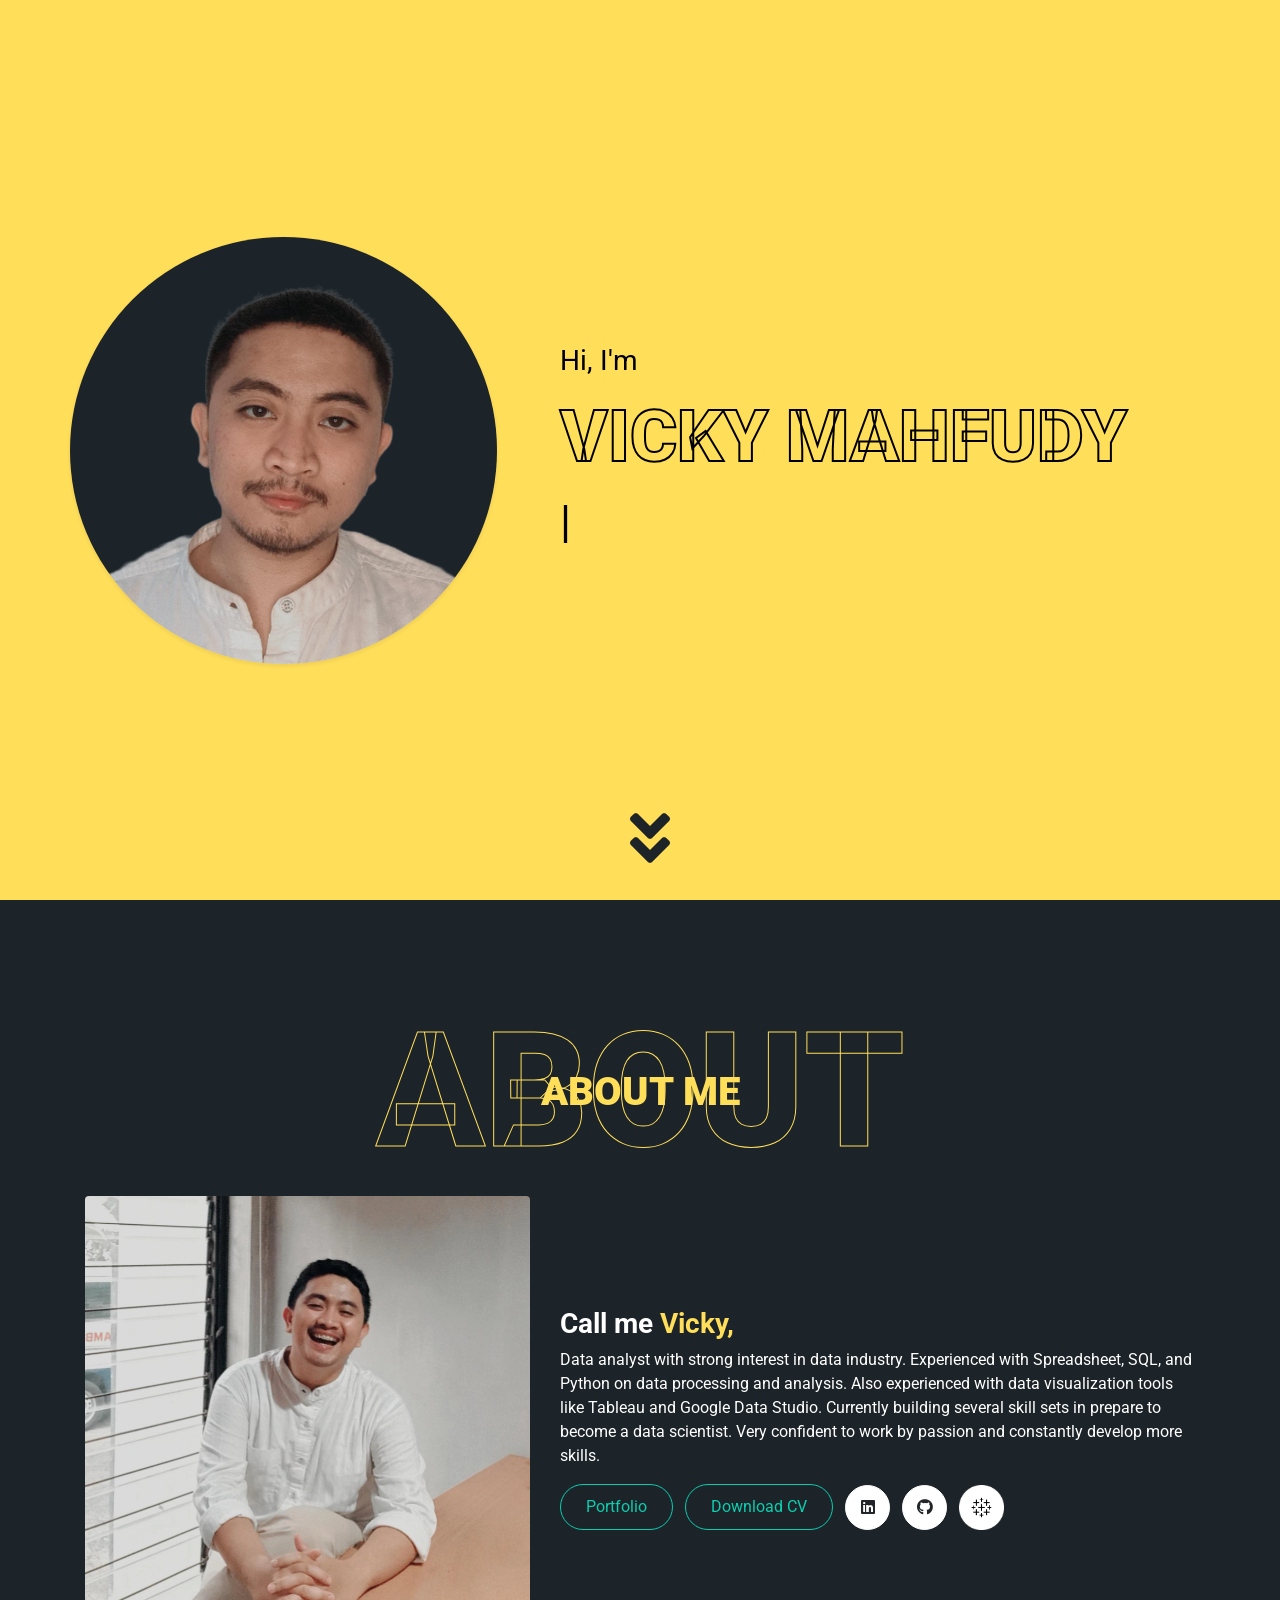
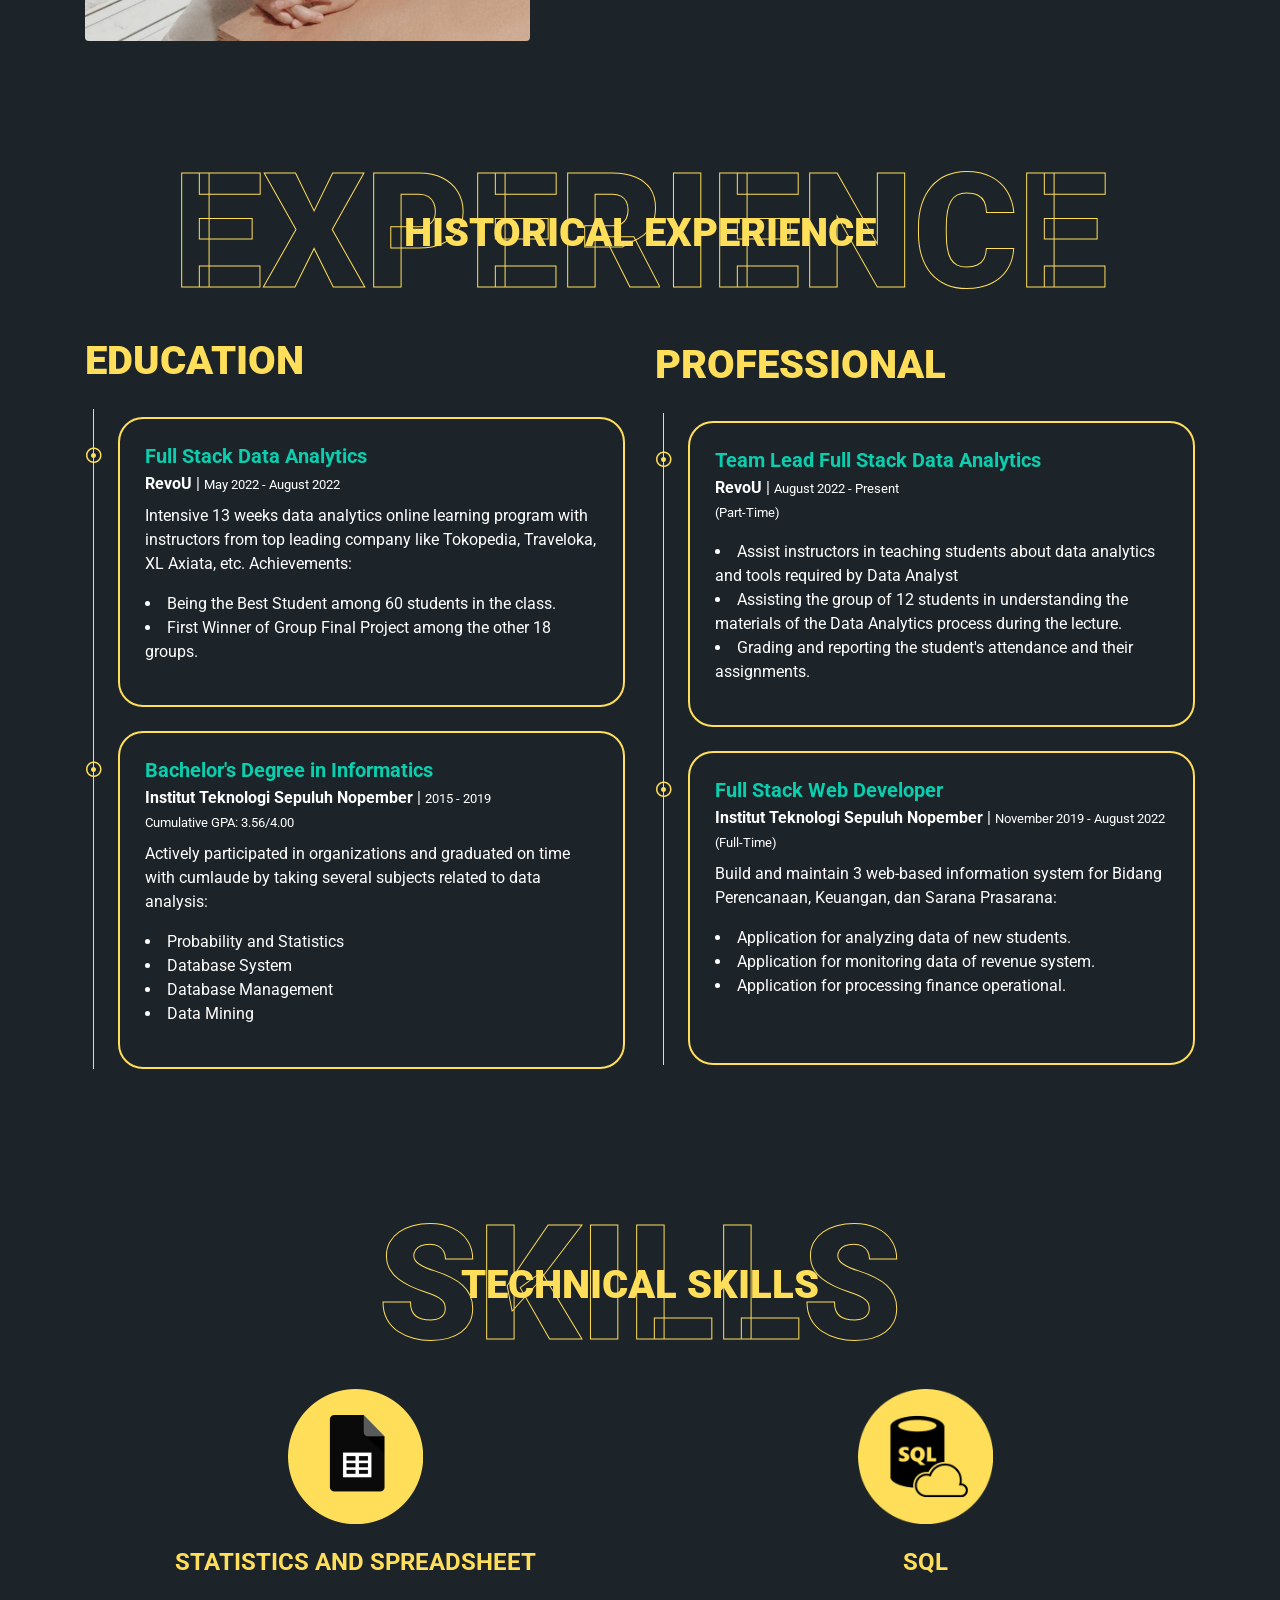
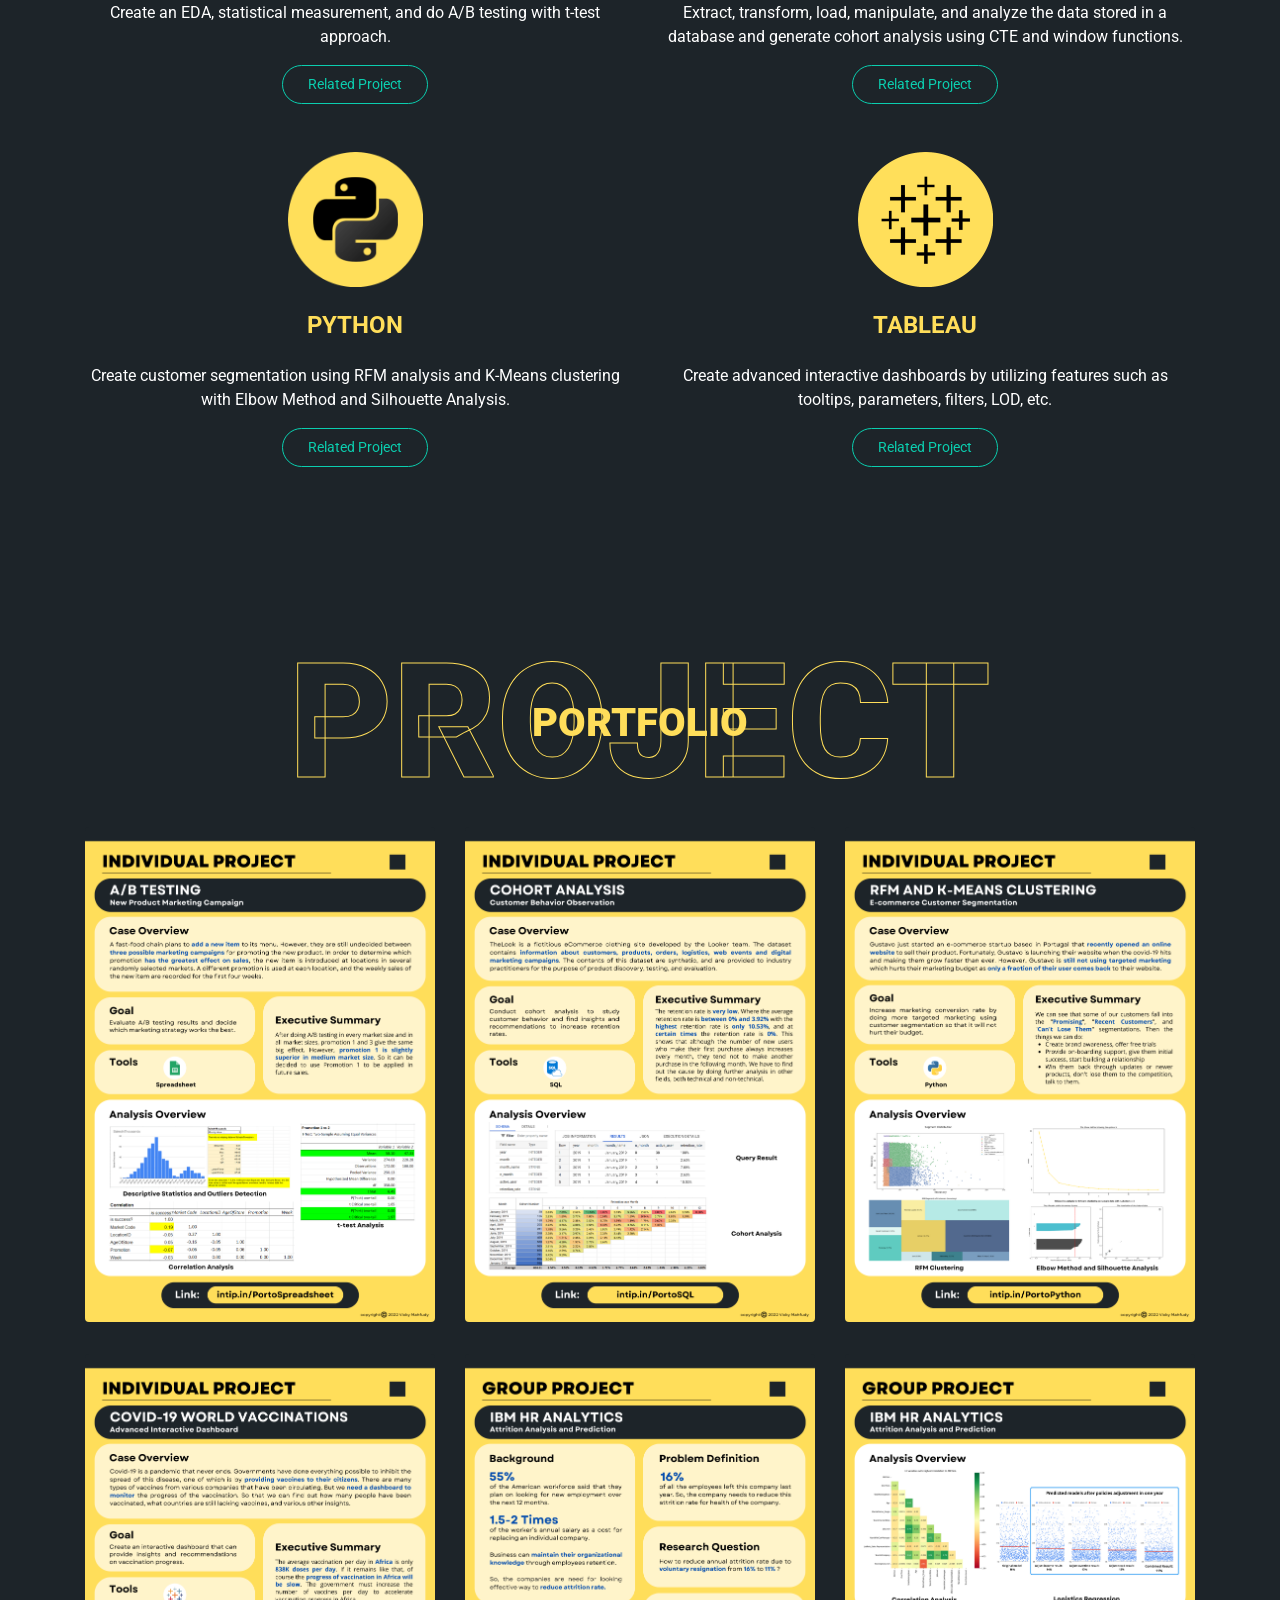
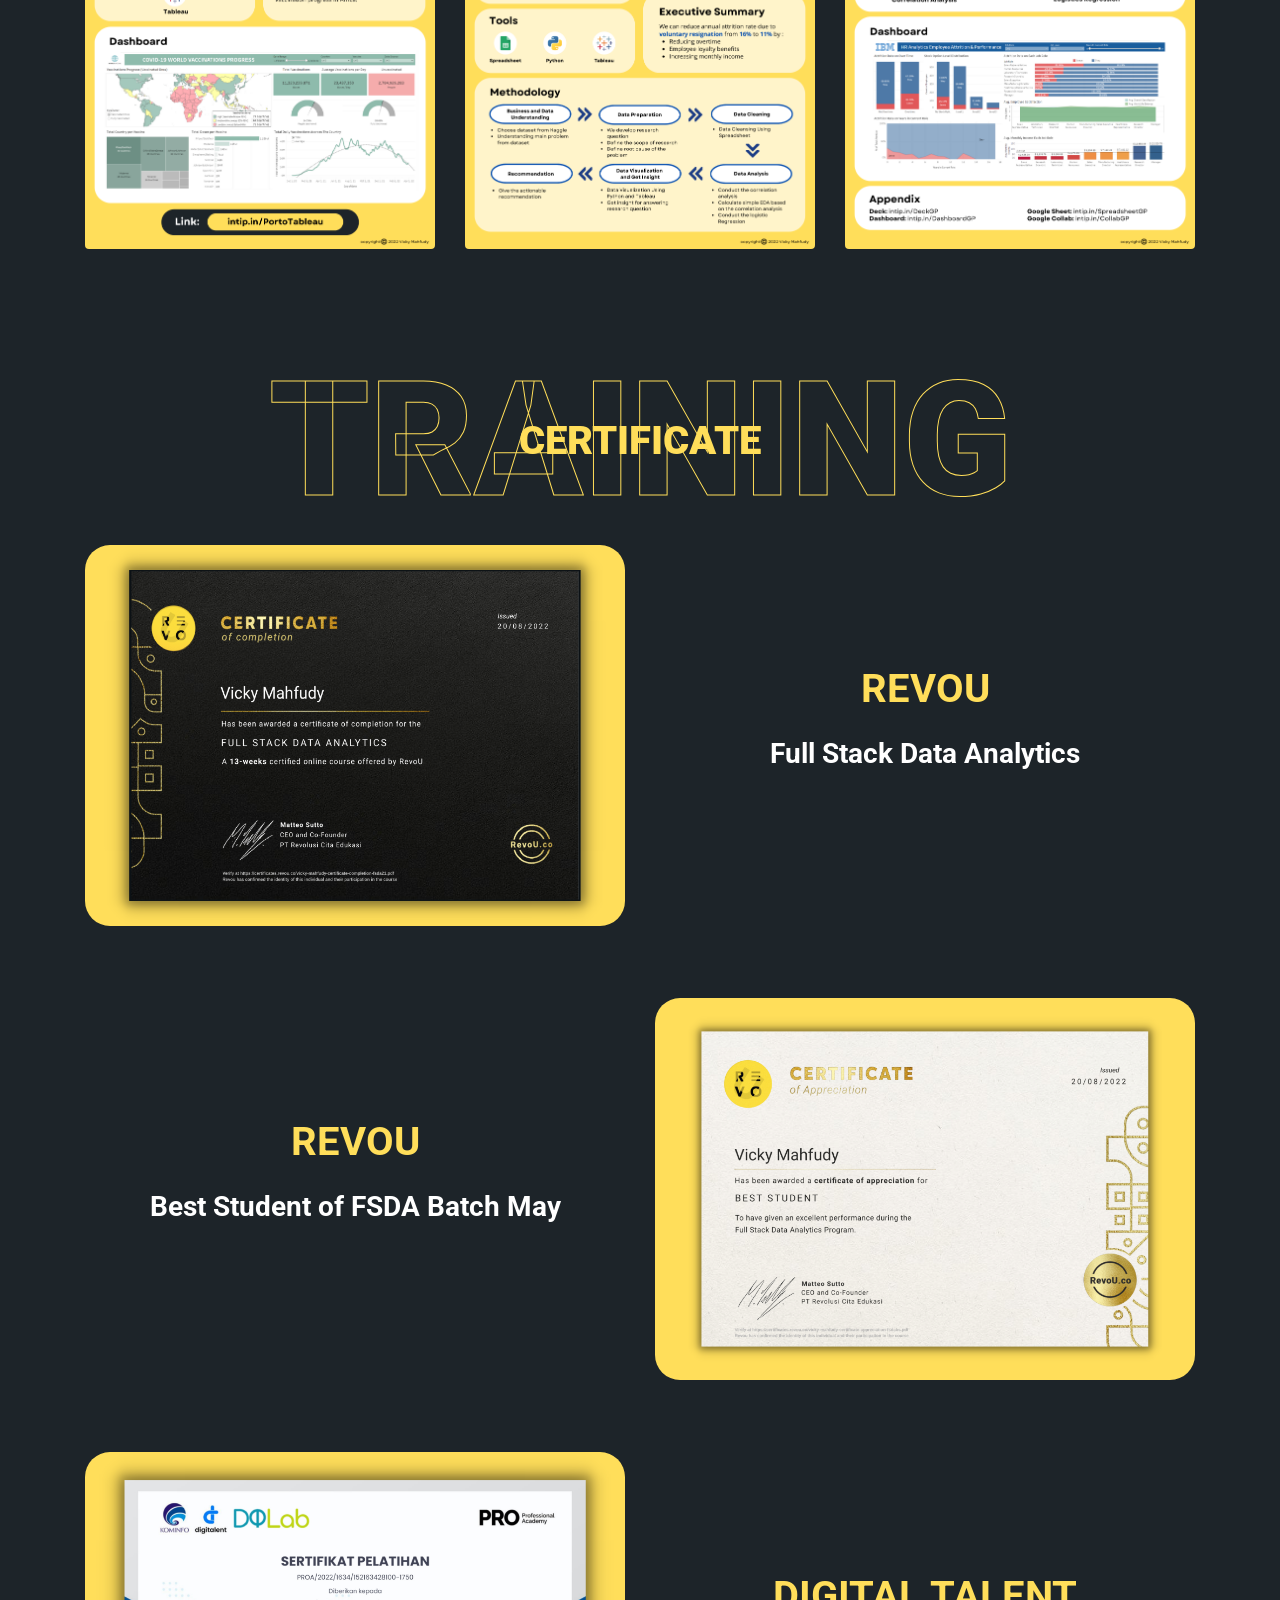
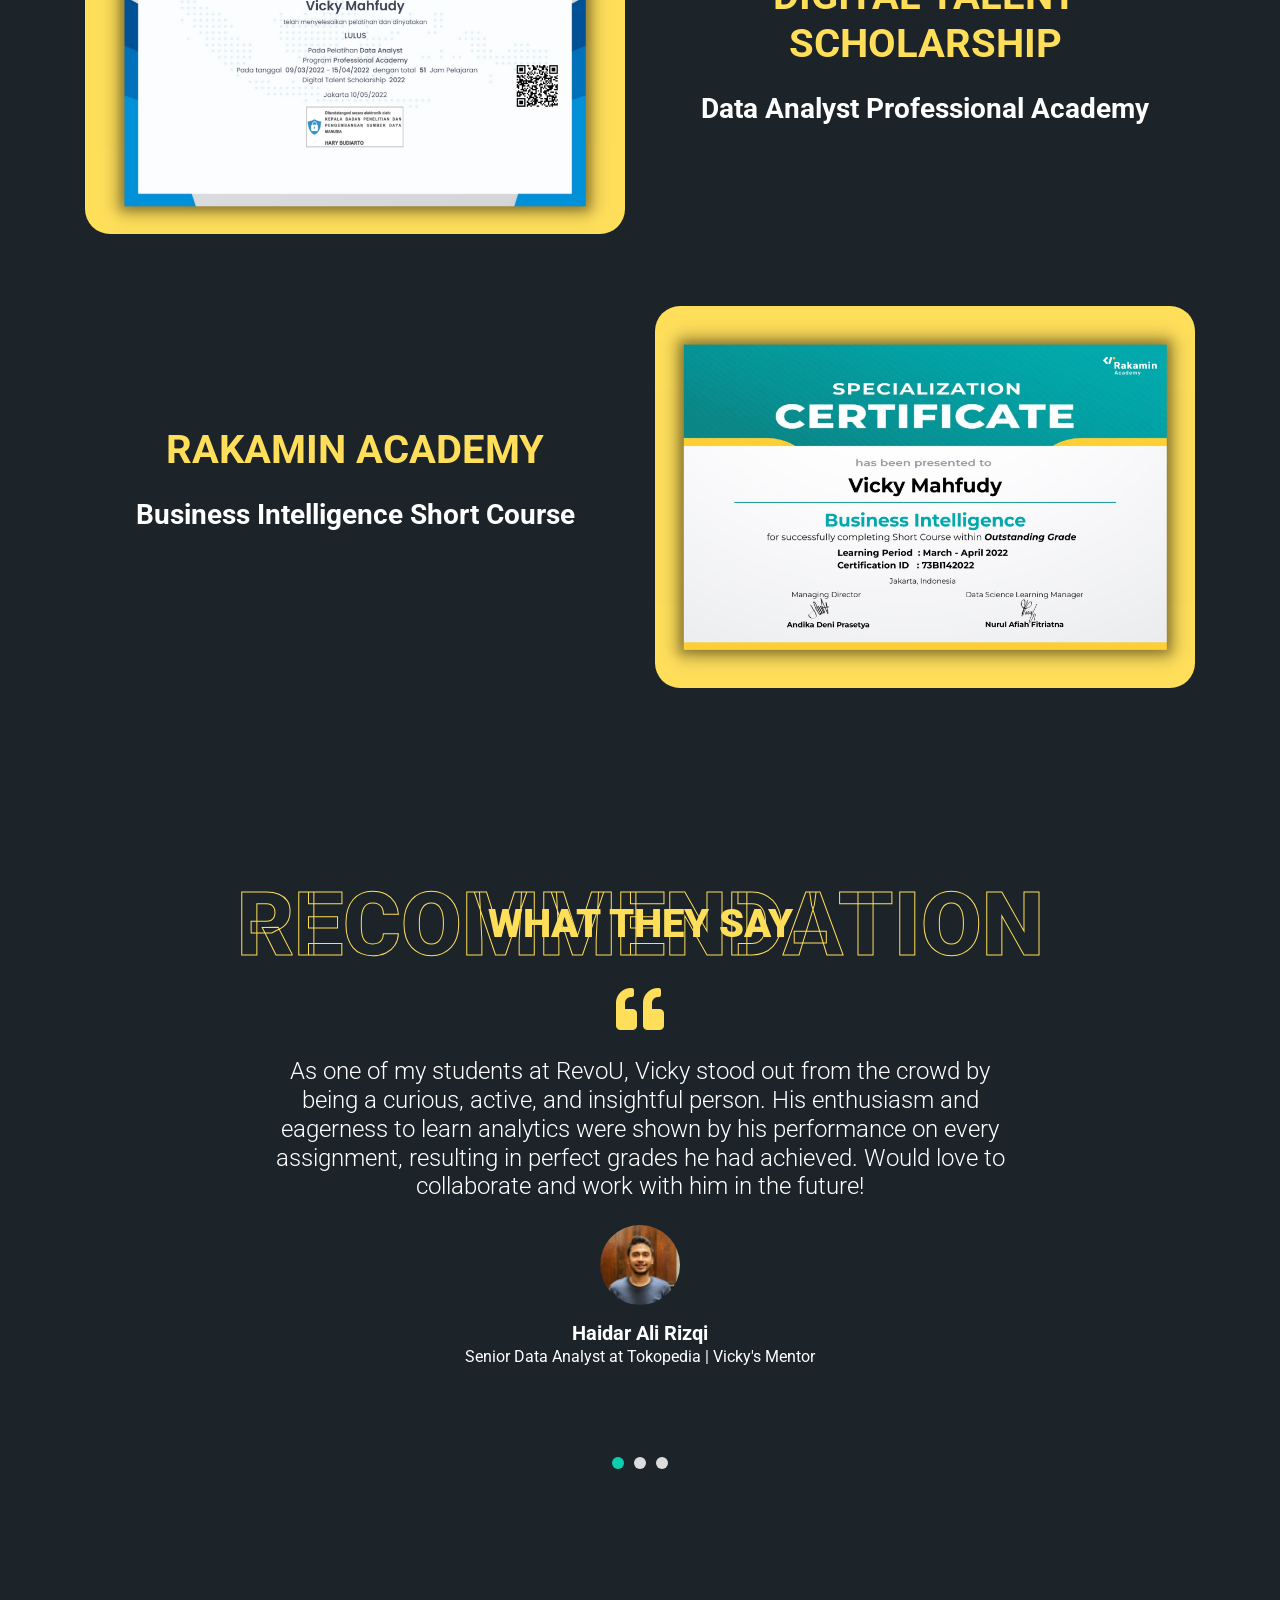
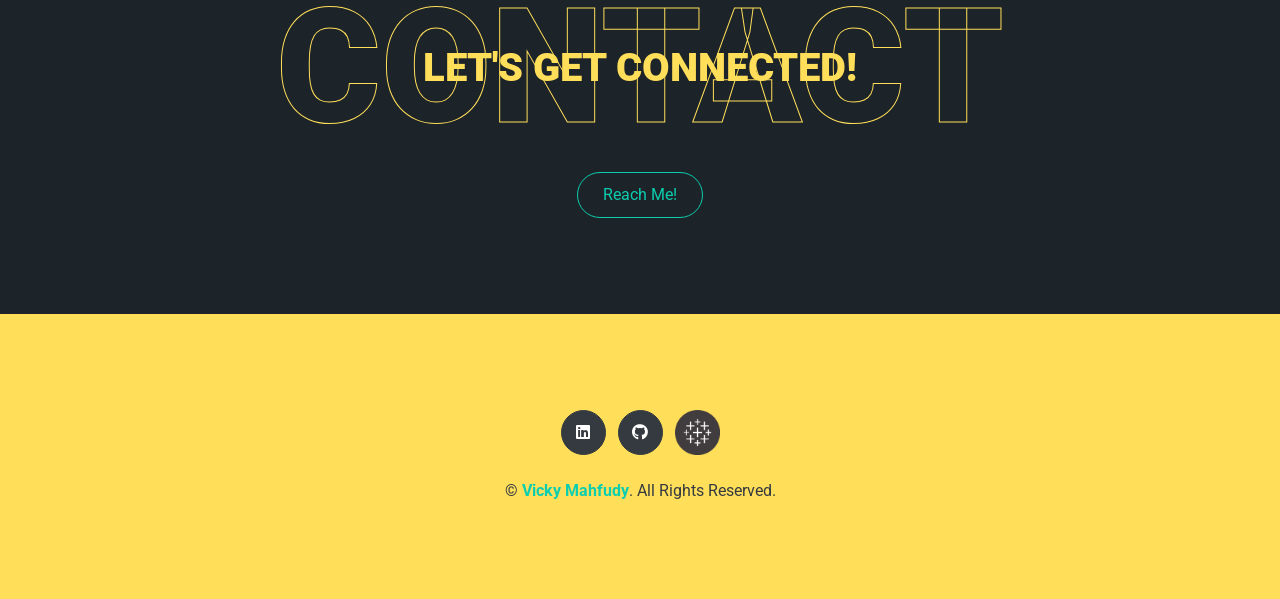
==== commit 7ba3adf9: "update end of 2022" ====
--- a/index.html
+++ b/index.html
@@ -316,7 +316,7 @@
           >
             <img
               class="img-fluid w-100 rounded-circle shadow-sm"
-              src="img/profile.jpeg"
+              src="img/profile.png"
               alt=""
             />
           </div>
@@ -1291,6 +1291,24 @@
                   >Business Intelligence Analyst at Aplikasi Super (YC W18) |
                   Vicky's Mentor</span
                 >
+              </div>
+              <div class="text-center">
+                <i class="fa fa-3x fa-quote-left text-primary mb-4"></i>
+                <h4 class="font-weight-light mb-4">
+                  Vicky always gives his best and ensures that every task is
+                  carried out correctly. Not to mention his excellent
+                  problem-solving and technical skills, which he may use to help
+                  students and other Team Leads. His portfolio demonstrates his
+                  constant dedication to quality work, creativity, and
+                  enthusiasm.
+                </h4>
+                <img
+                  class="img-fluid rounded-circle mx-auto mb-3"
+                  src="img/enji.jpeg"
+                  style="width: 80px; height: 80px"
+                />
+                <h5 class="font-weight-bold m-0">Anang Hendro (Enji) Wibowo</h5>
+                <span>Section Manager at RevoU | Managed Vicky Directly</span>
               </div>
               <!-- <div class="text-center">
                 <i class="fa fa-3x fa-quote-left text-primary mb-4"></i>
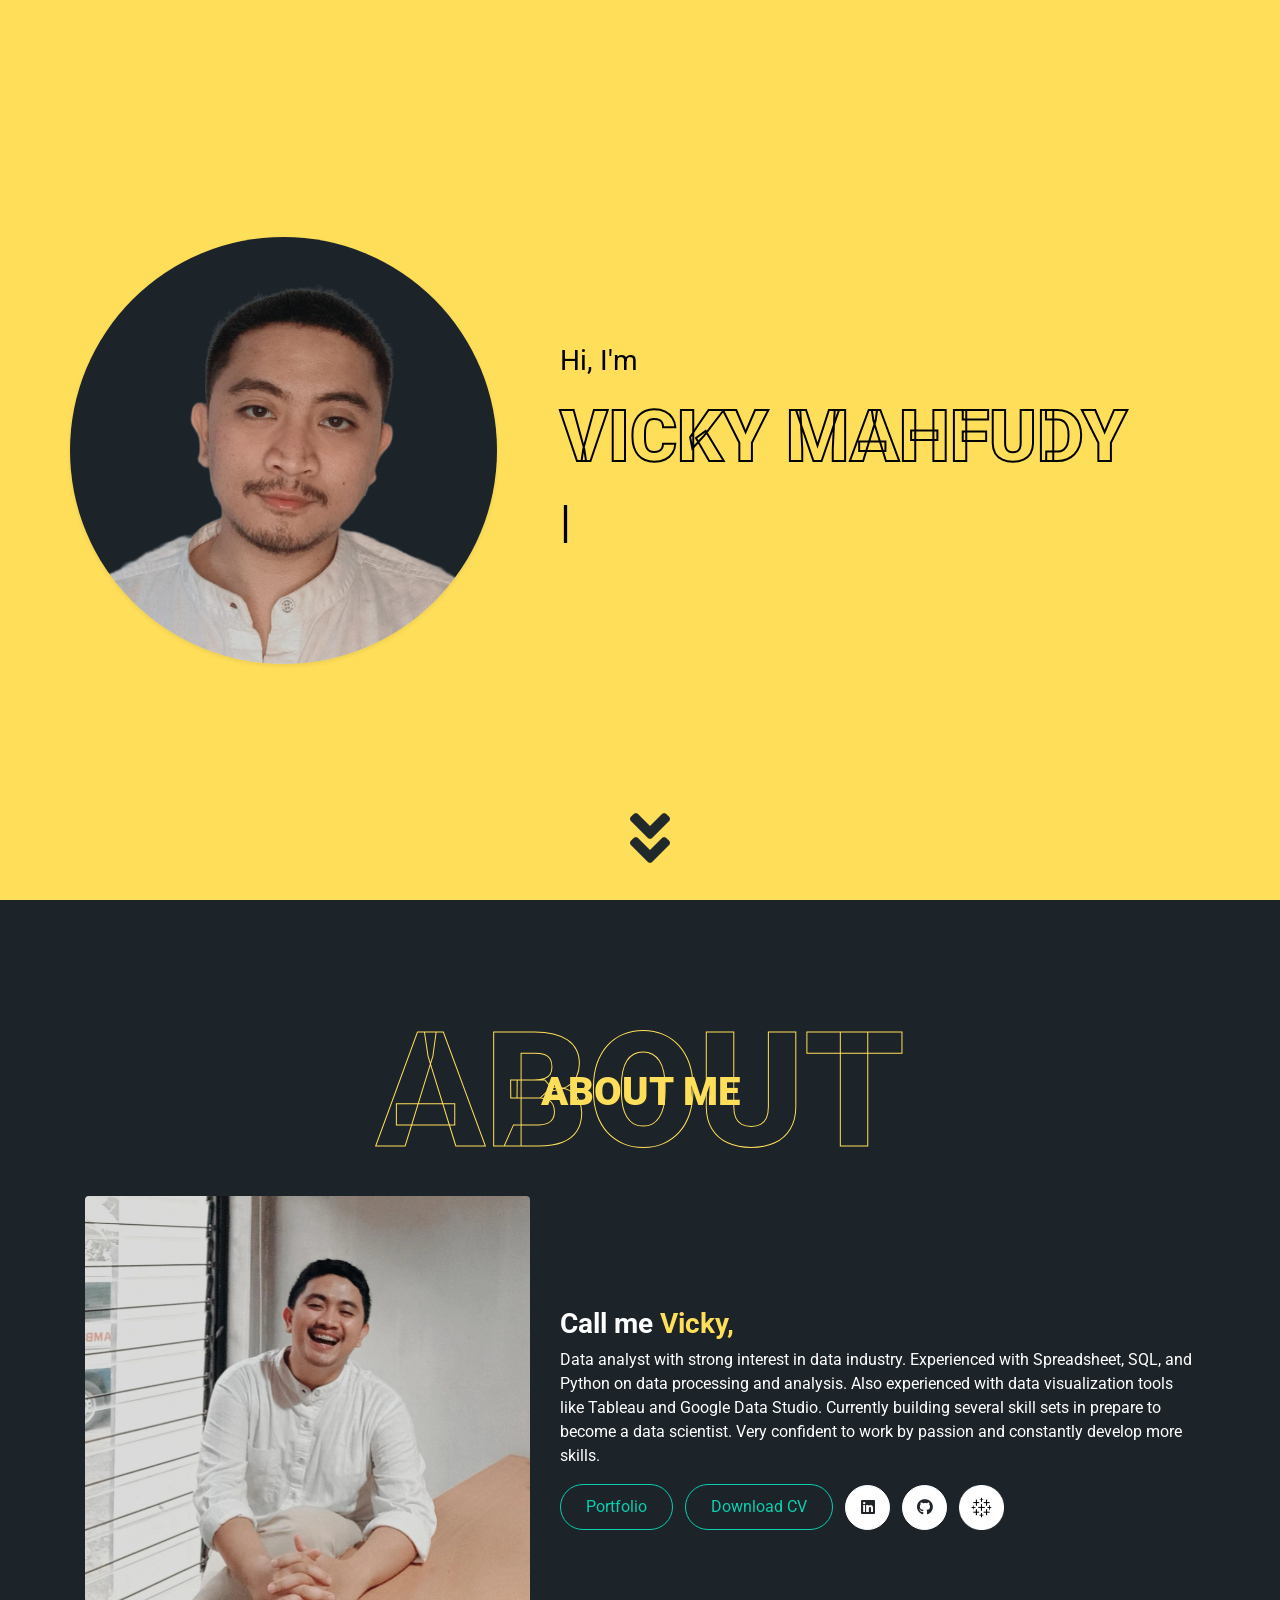
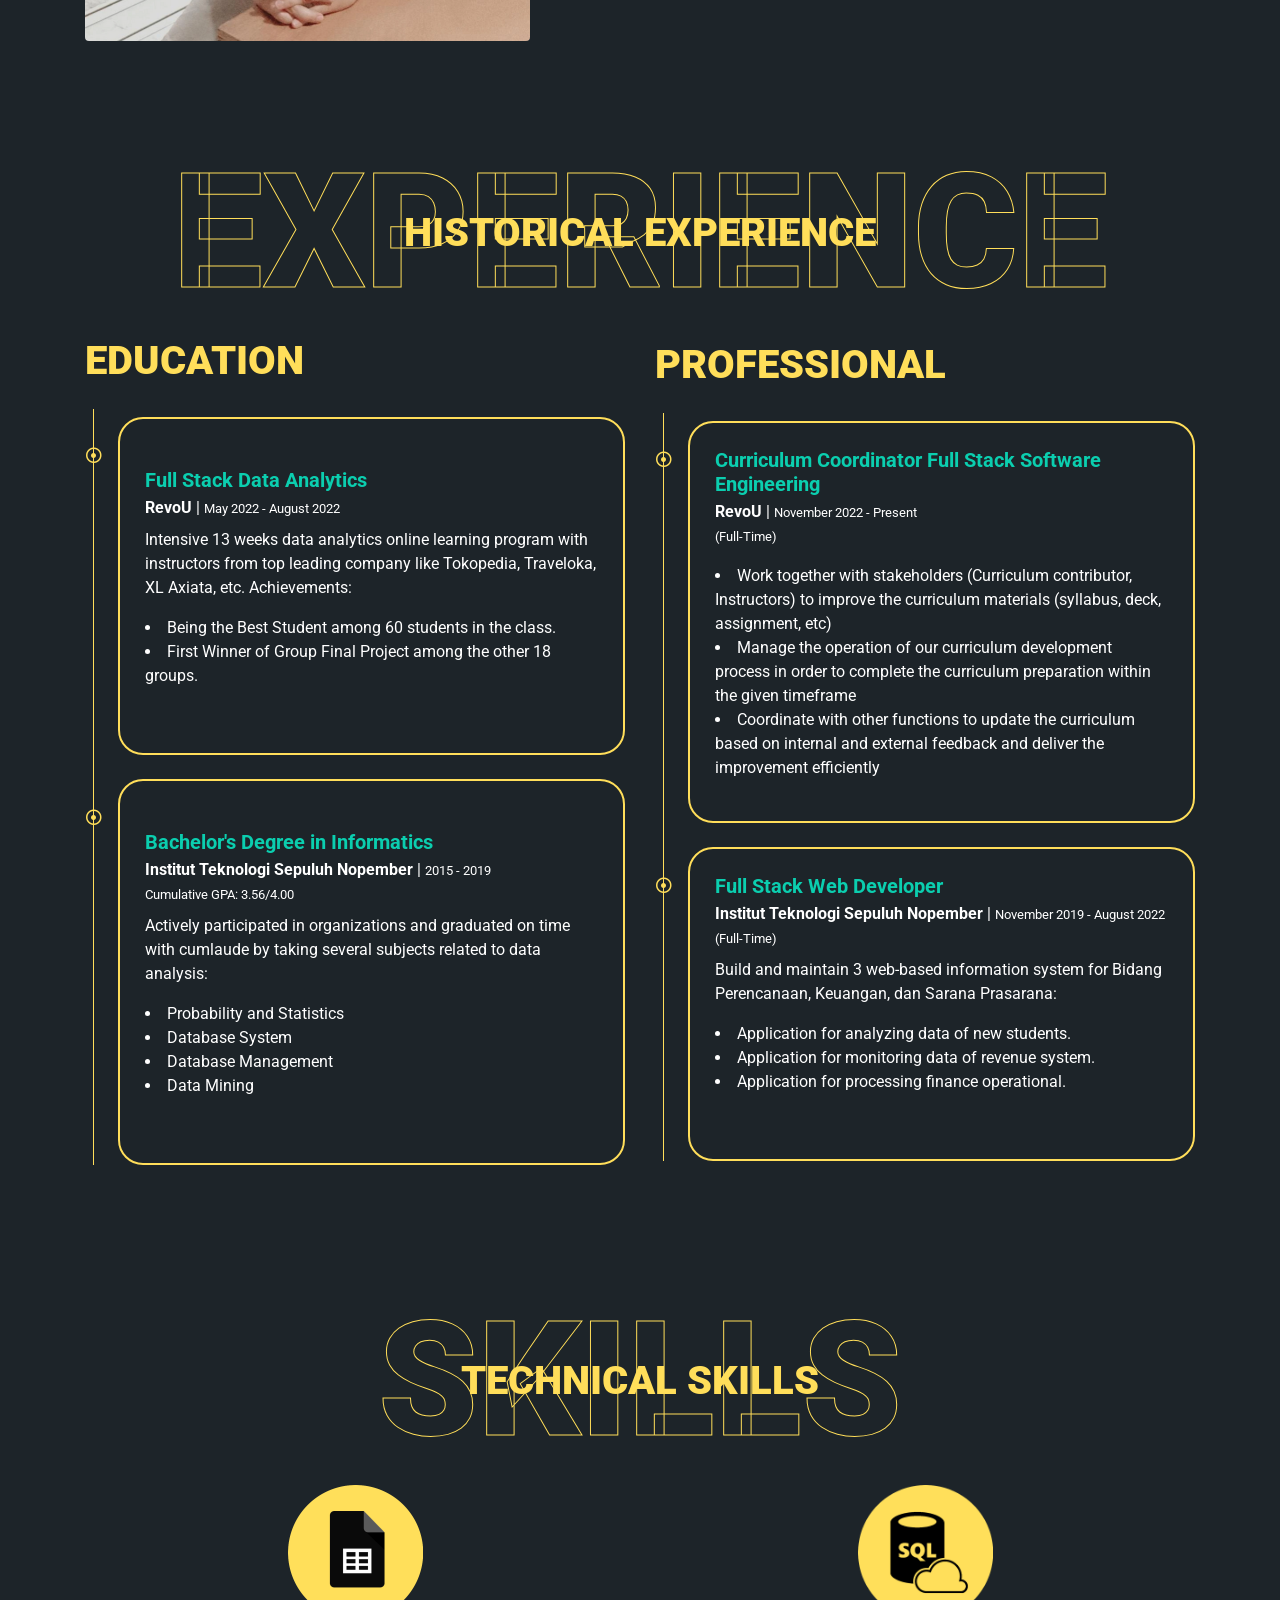
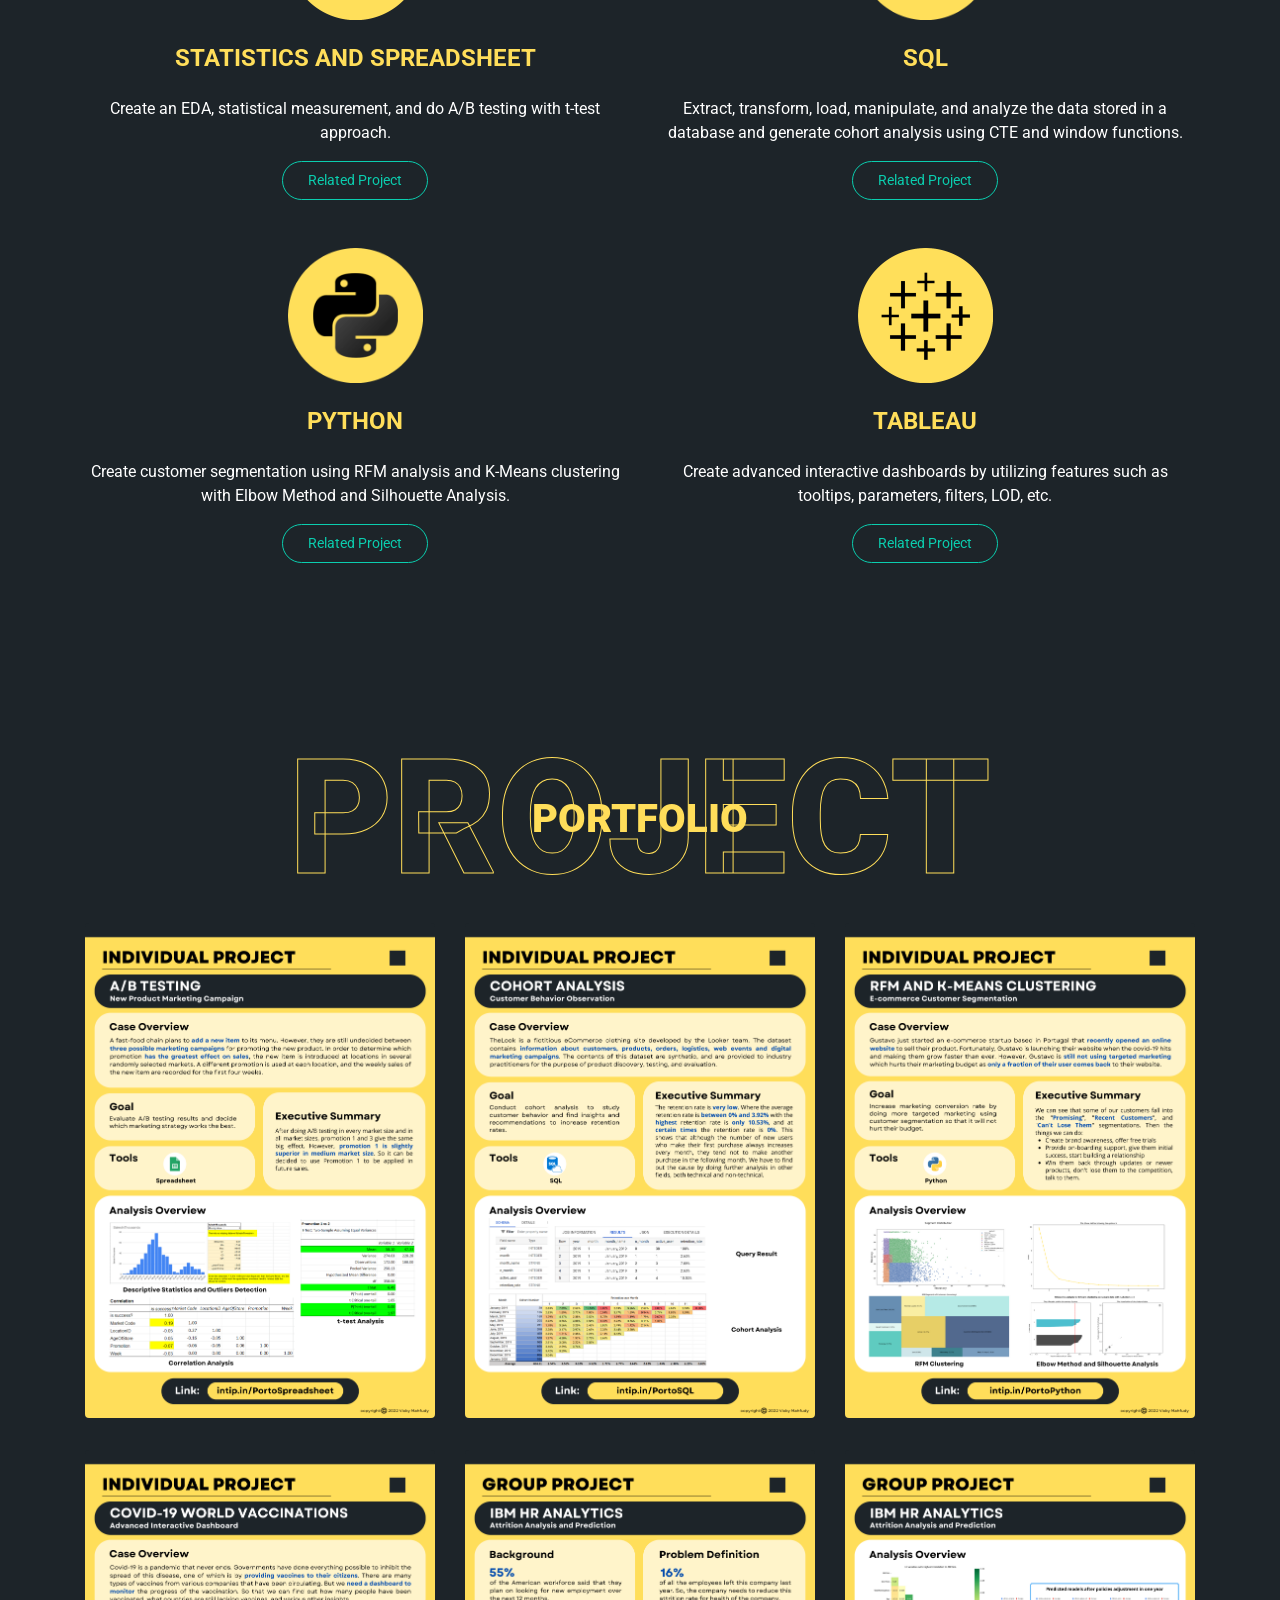
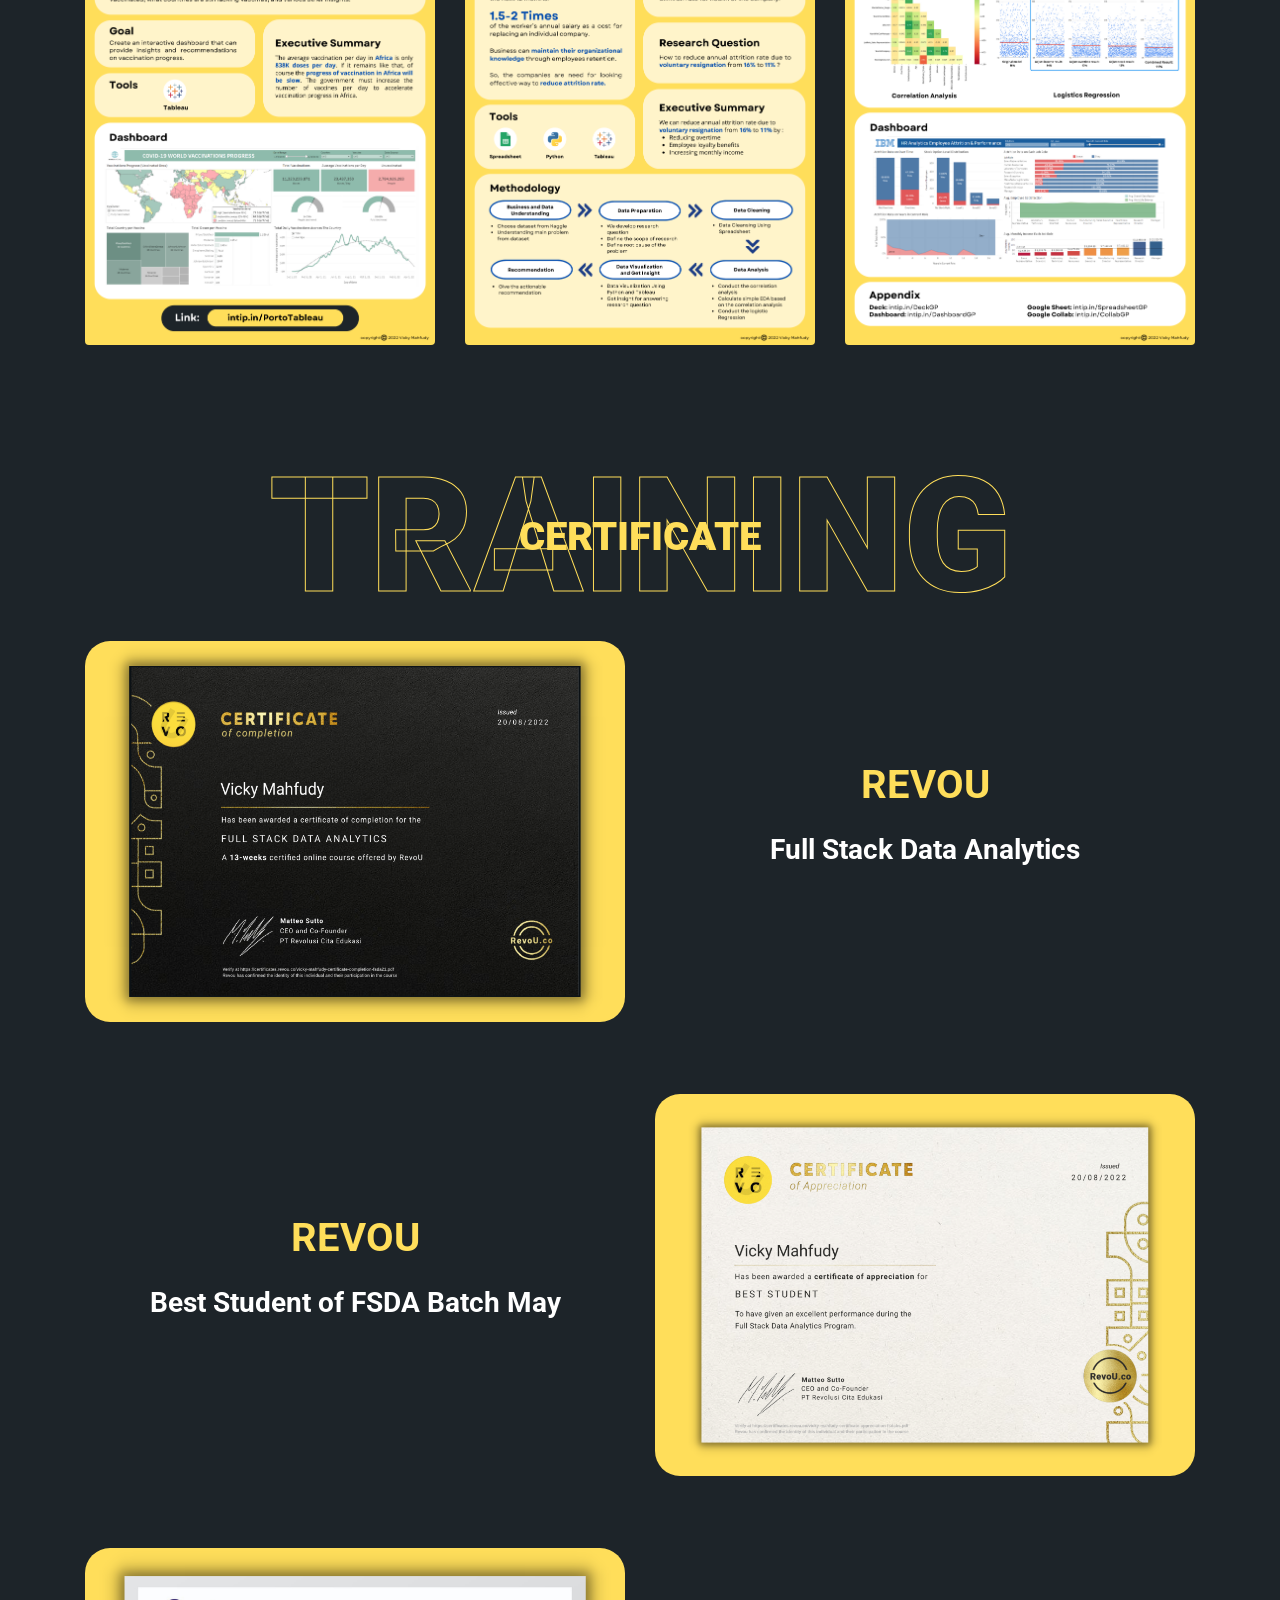
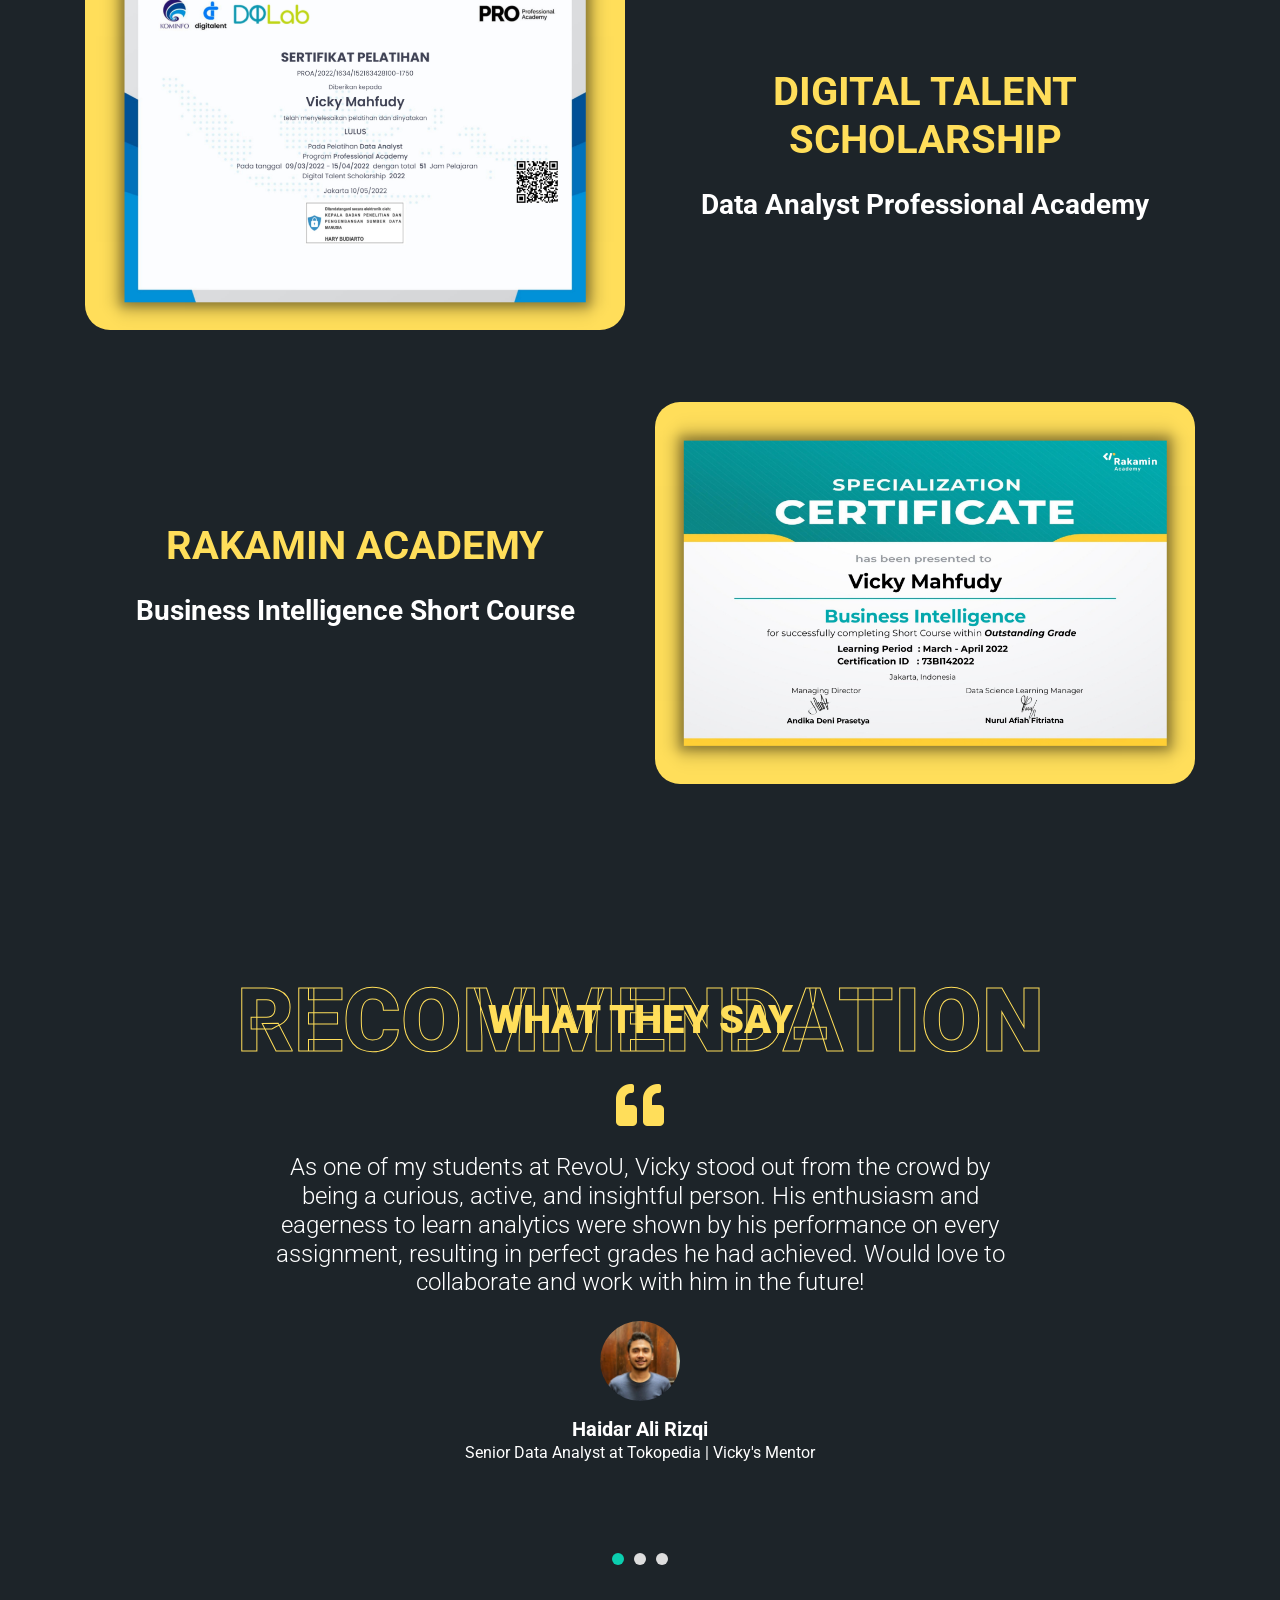
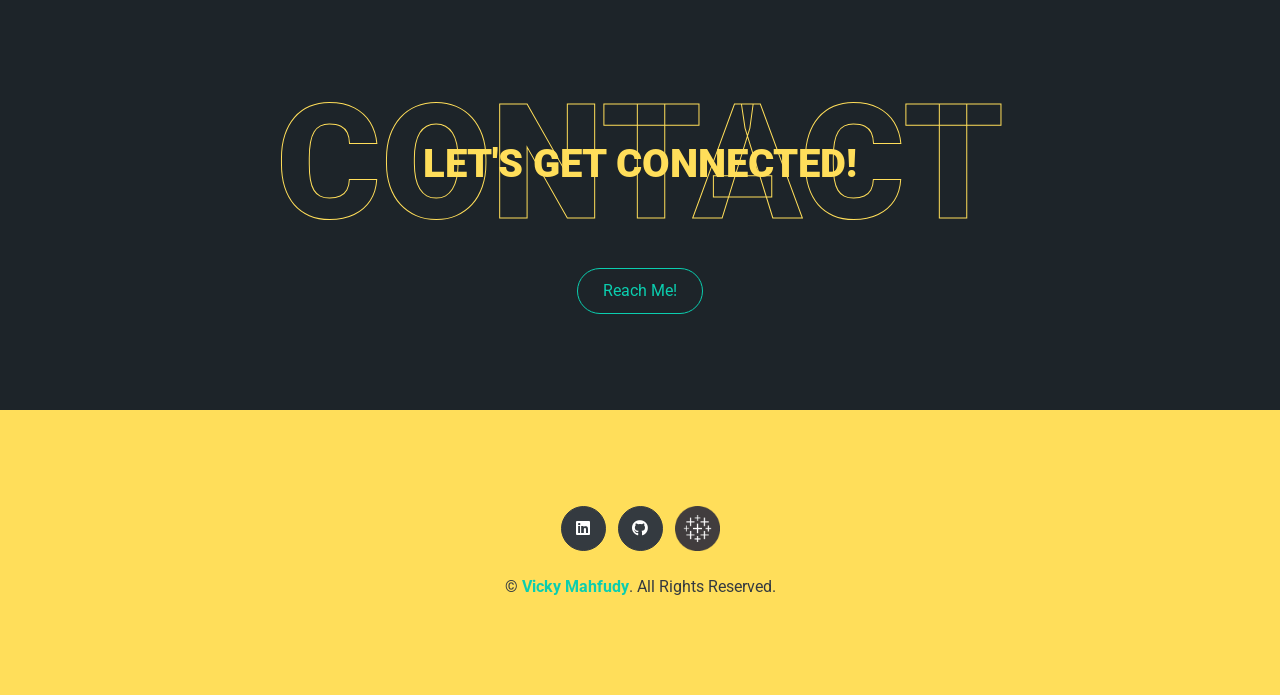
==== commit 95b185a9: "update professional history" ====
--- a/index.html
+++ b/index.html
@@ -531,6 +531,7 @@
                   style="padding: 25px; border: 2px solid #ffde5a"
                   class="certificates animation-element down"
                 >
+                  <br />
                   <h5 class="font-weight-bold mb-1" style="color: #0bceaf">
                     Full Stack Data Analytics
                   </h5>
@@ -549,6 +550,7 @@
                       First Winner of Group Final Project among the other 18
                       groups.
                     </li>
+                    <br />
                   </p>
                 </div>
               </div>
@@ -561,6 +563,7 @@
                   style="padding: 25px; border: 2px solid #ffde5a"
                   class="certificates animation-element down"
                 >
+                  <br />
                   <h5 class="font-weight-bold mb-1" style="color: #0bceaf">
                     Bachelor's Degree in Informatics
                   </h5>
@@ -578,6 +581,7 @@
                     <li>Database System</li>
                     <li>Database Management</li>
                     <li>Data Mining</li>
+                    <br />
                   </p>
                 </div>
               </div>
@@ -598,11 +602,62 @@
                   class="certificates animation-element down"
                 >
                   <h5 class="font-weight-bold mb-1" style="color: #0bceaf">
+                    Curriculum Coordinator Full Stack Software Engineering
+                  </h5>
+                  <p class="mb-2">
+                    <strong>RevoU</strong> |
+                    <small>November 2022 - Present</small><br />
+                    <small>(Full-Time)</small>
+                  </p>
+                  <p>
+                    <li>
+                      Work together with stakeholders (Curriculum contributor,
+                      Instructors) to improve the curriculum materials
+                      (syllabus, deck, assignment, etc)
+                    </li>
+                    <li>
+                      Manage the operation of our curriculum development process
+                      in order to complete the curriculum preparation within the
+                      given timeframe
+                    </li>
+                    <li>
+                      Coordinate with other functions to update the curriculum
+                      based on internal and external feedback and deliver the
+                      improvement efficiently
+                    </li>
+                    <!-- <li>
+                      Collaborate with Section Manager and Team Leads (whom
+                      responsible for the learning experience) to maximize
+                      student’s experience in learning and help them learn the
+                      skill set of each module
+                    </li>
+                    <li>
+                      Organize the curriculum assets (data, document, account,
+                      etc) and maintain good operational tidiness
+                    </li> -->
+                    <!-- <li>
+                      Proactively identify the potential improvement of
+                      curriculum and process when it comes from student or other
+                      function feedback
+                    </li> -->
+                  </p>
+                </div>
+              </div>
+              <!-- <div class="position-relative mb-4">
+                <i
+                  class="far fa-dot-circle text-primary position-absolute animation-element up"
+                  style="top: 30px; left: -32px"
+                ></i>
+                <div
+                  style="padding: 25px; border: 2px solid #ffde5a"
+                  class="certificates animation-element down"
+                >
+                  <h5 class="font-weight-bold mb-1" style="color: #0bceaf">
                     Team Lead Full Stack Data Analytics
                   </h5>
                   <p class="mb-2">
-                    <strong>RevoU</strong> | <small>August 2022 - Present</small
-                    ><br />
+                    <strong>RevoU</strong> |
+                    <small>August 2022 - December 2022</small><br />
                     <small>(Part-Time)</small>
                   </p>
                   <p>
@@ -621,7 +676,7 @@
                     </li>
                   </p>
                 </div>
-              </div>
+              </div> -->
               <div class="position-relative mb-4">
                 <i
                   class="far fa-dot-circle text-primary position-absolute animation-element up"
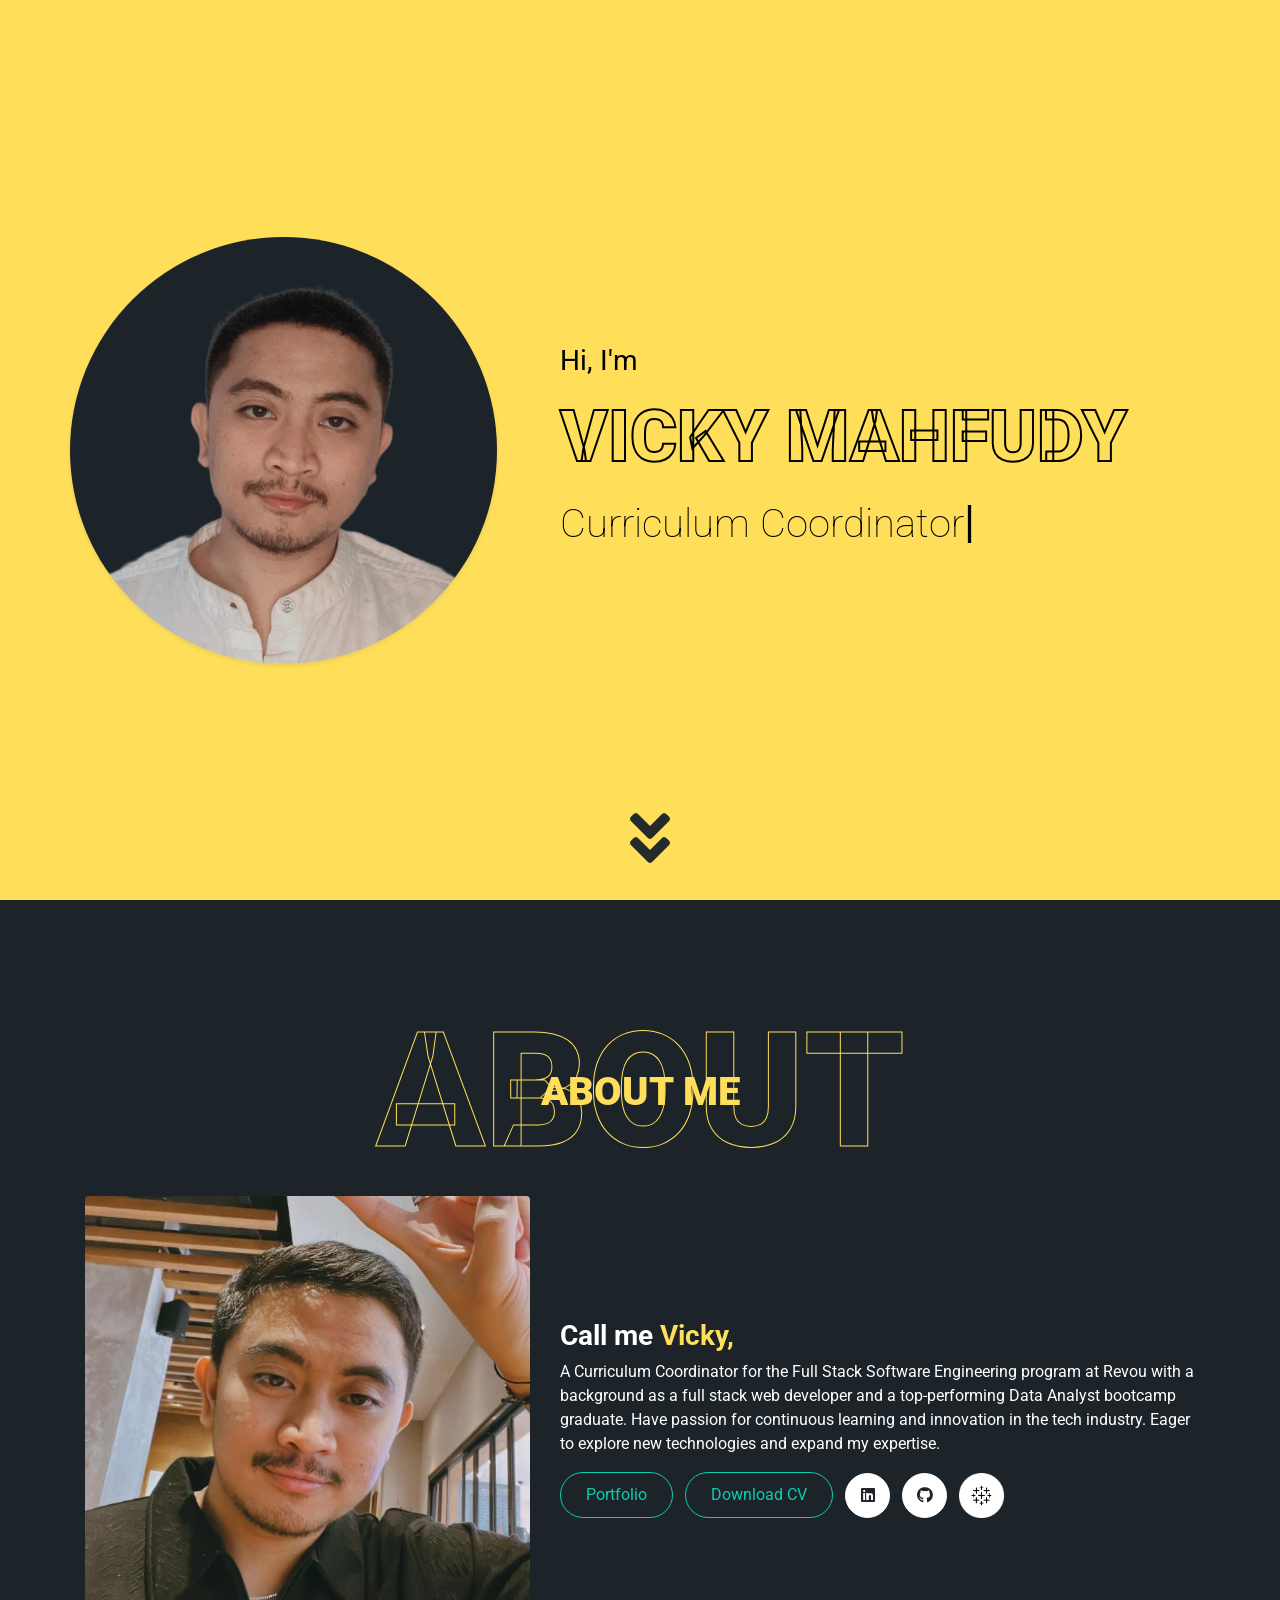
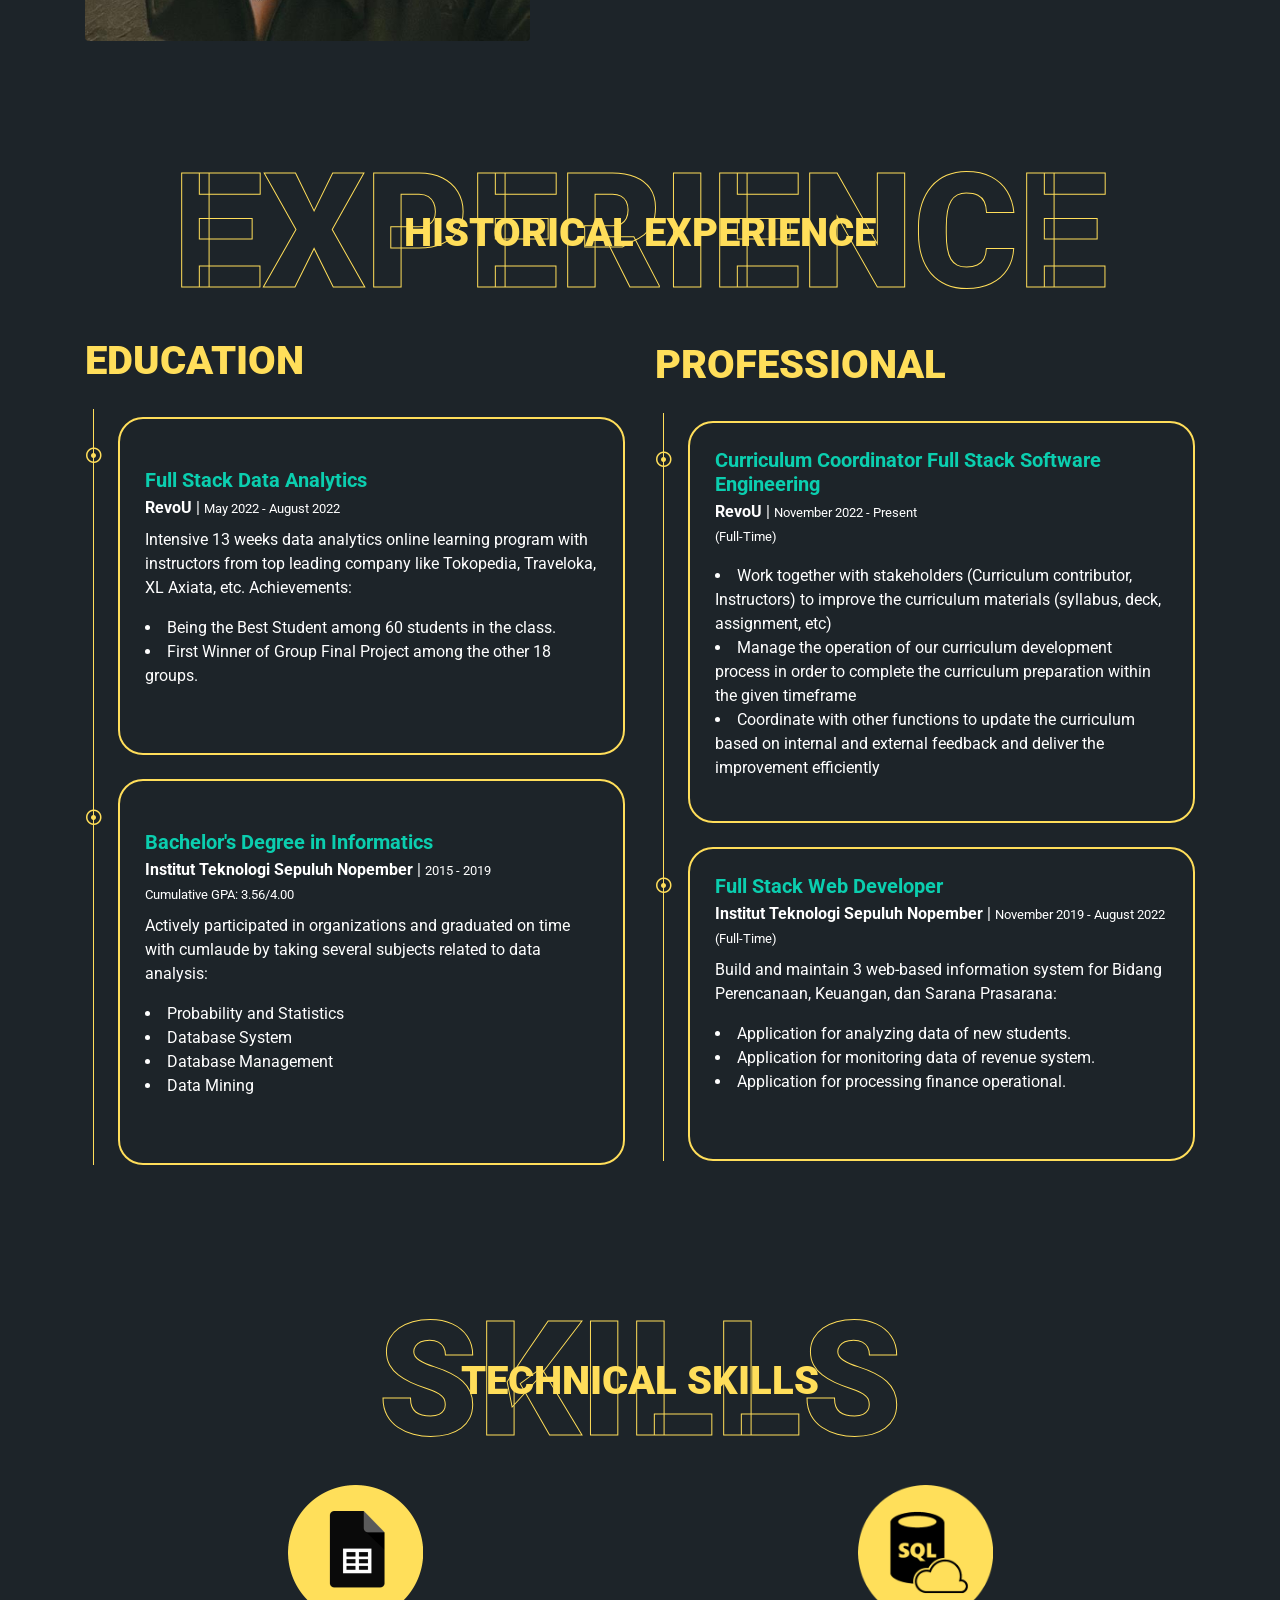
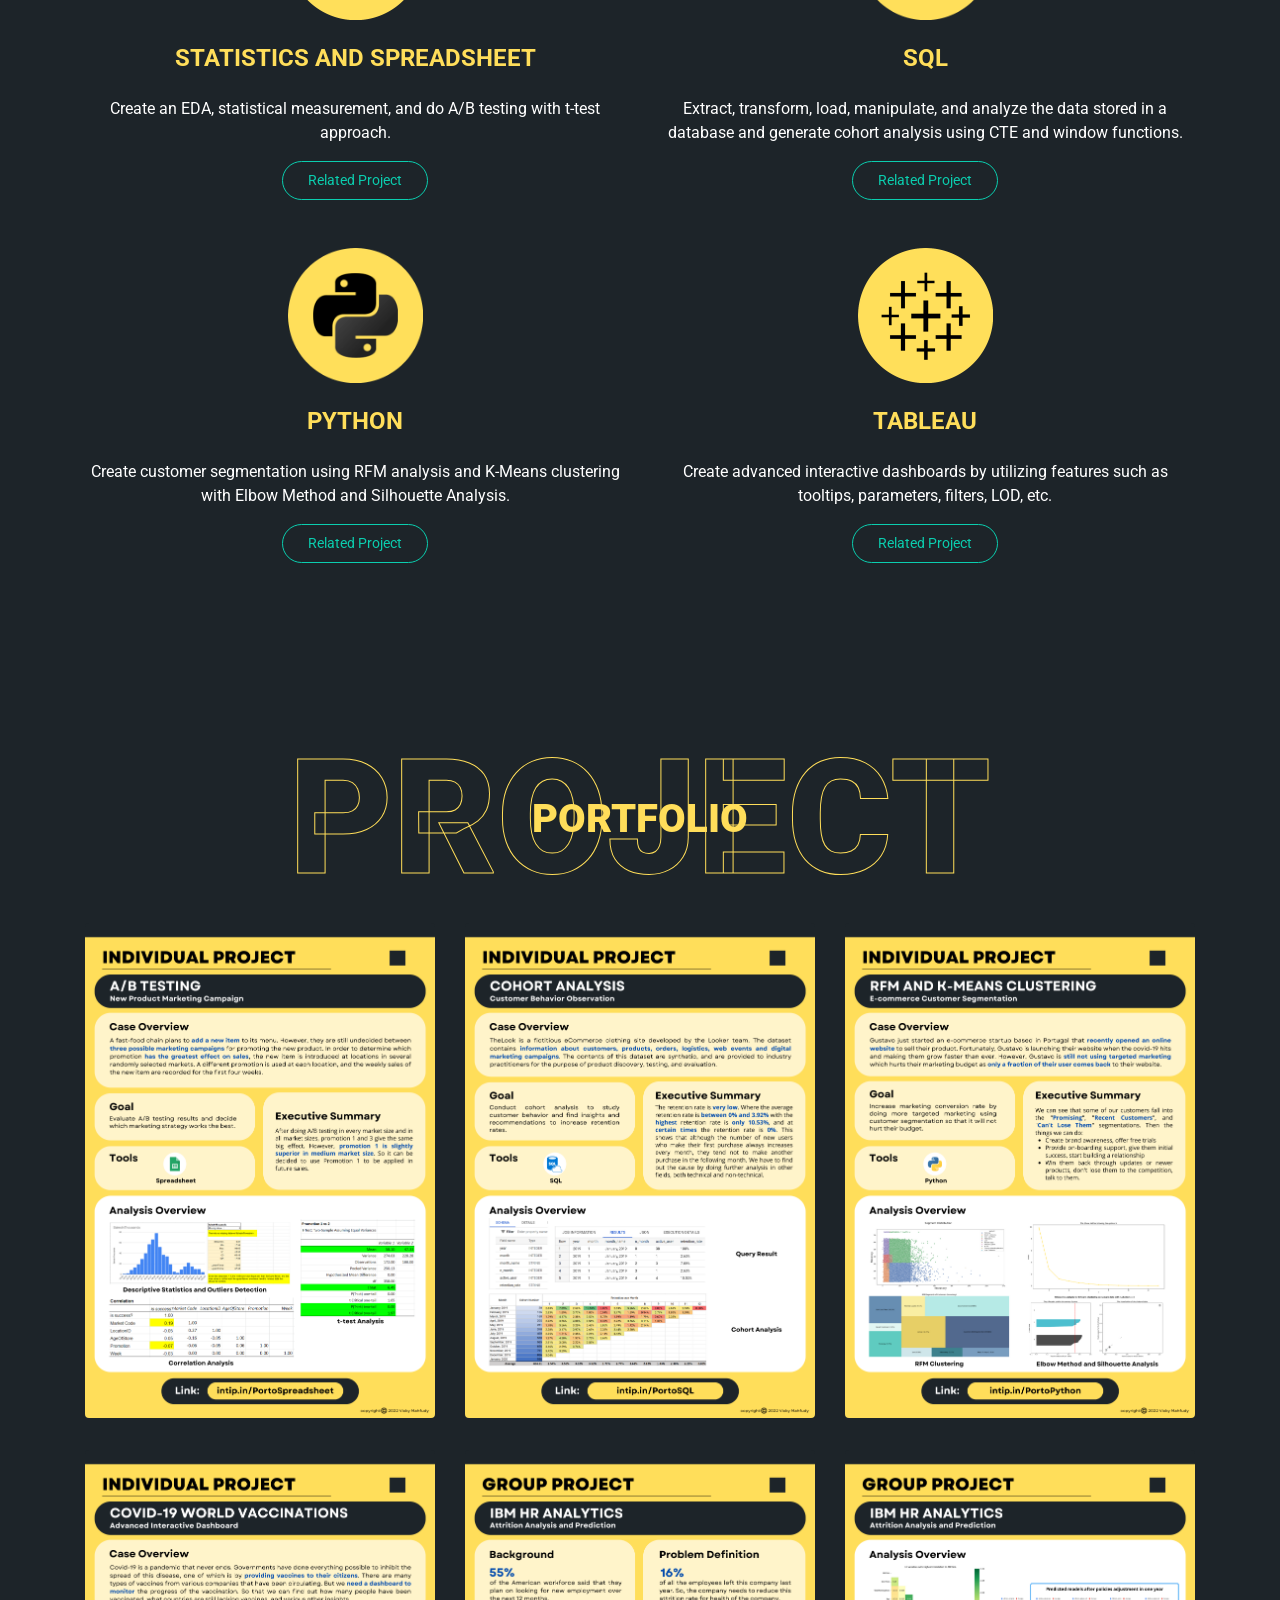
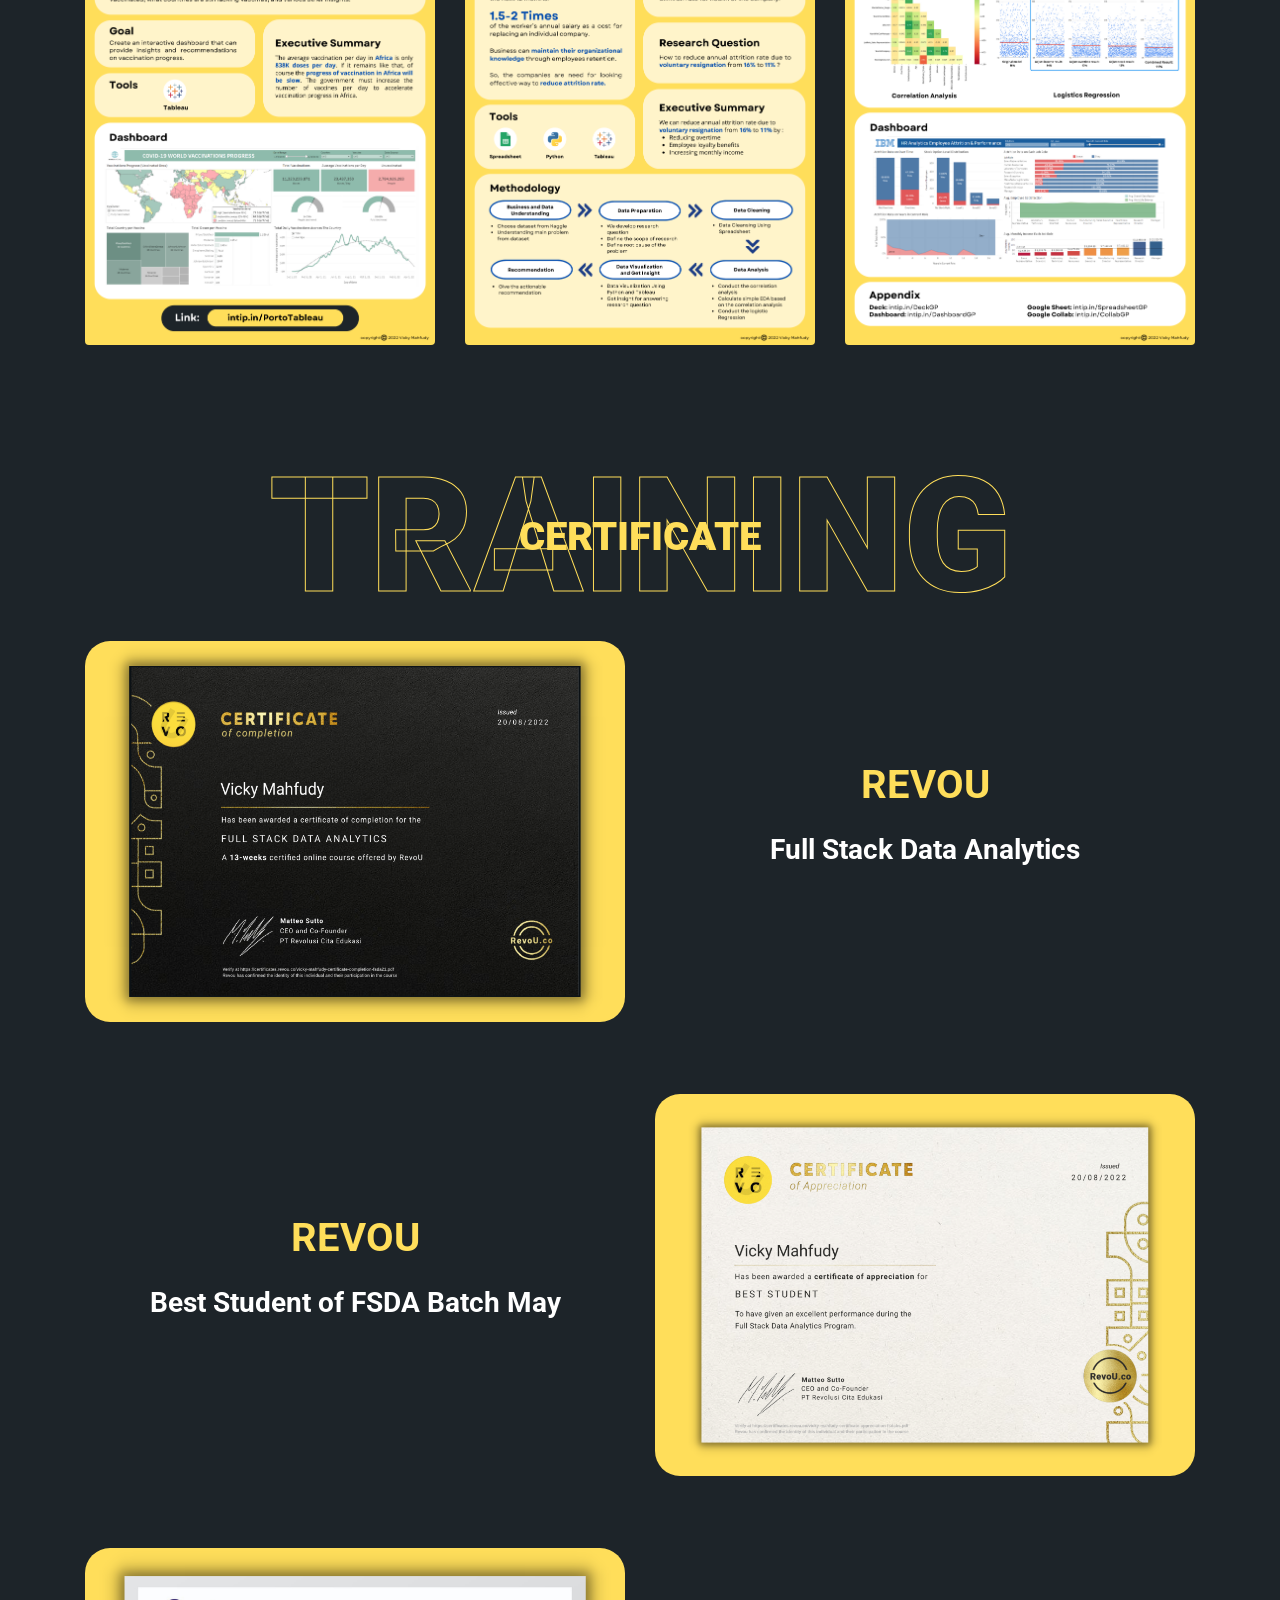
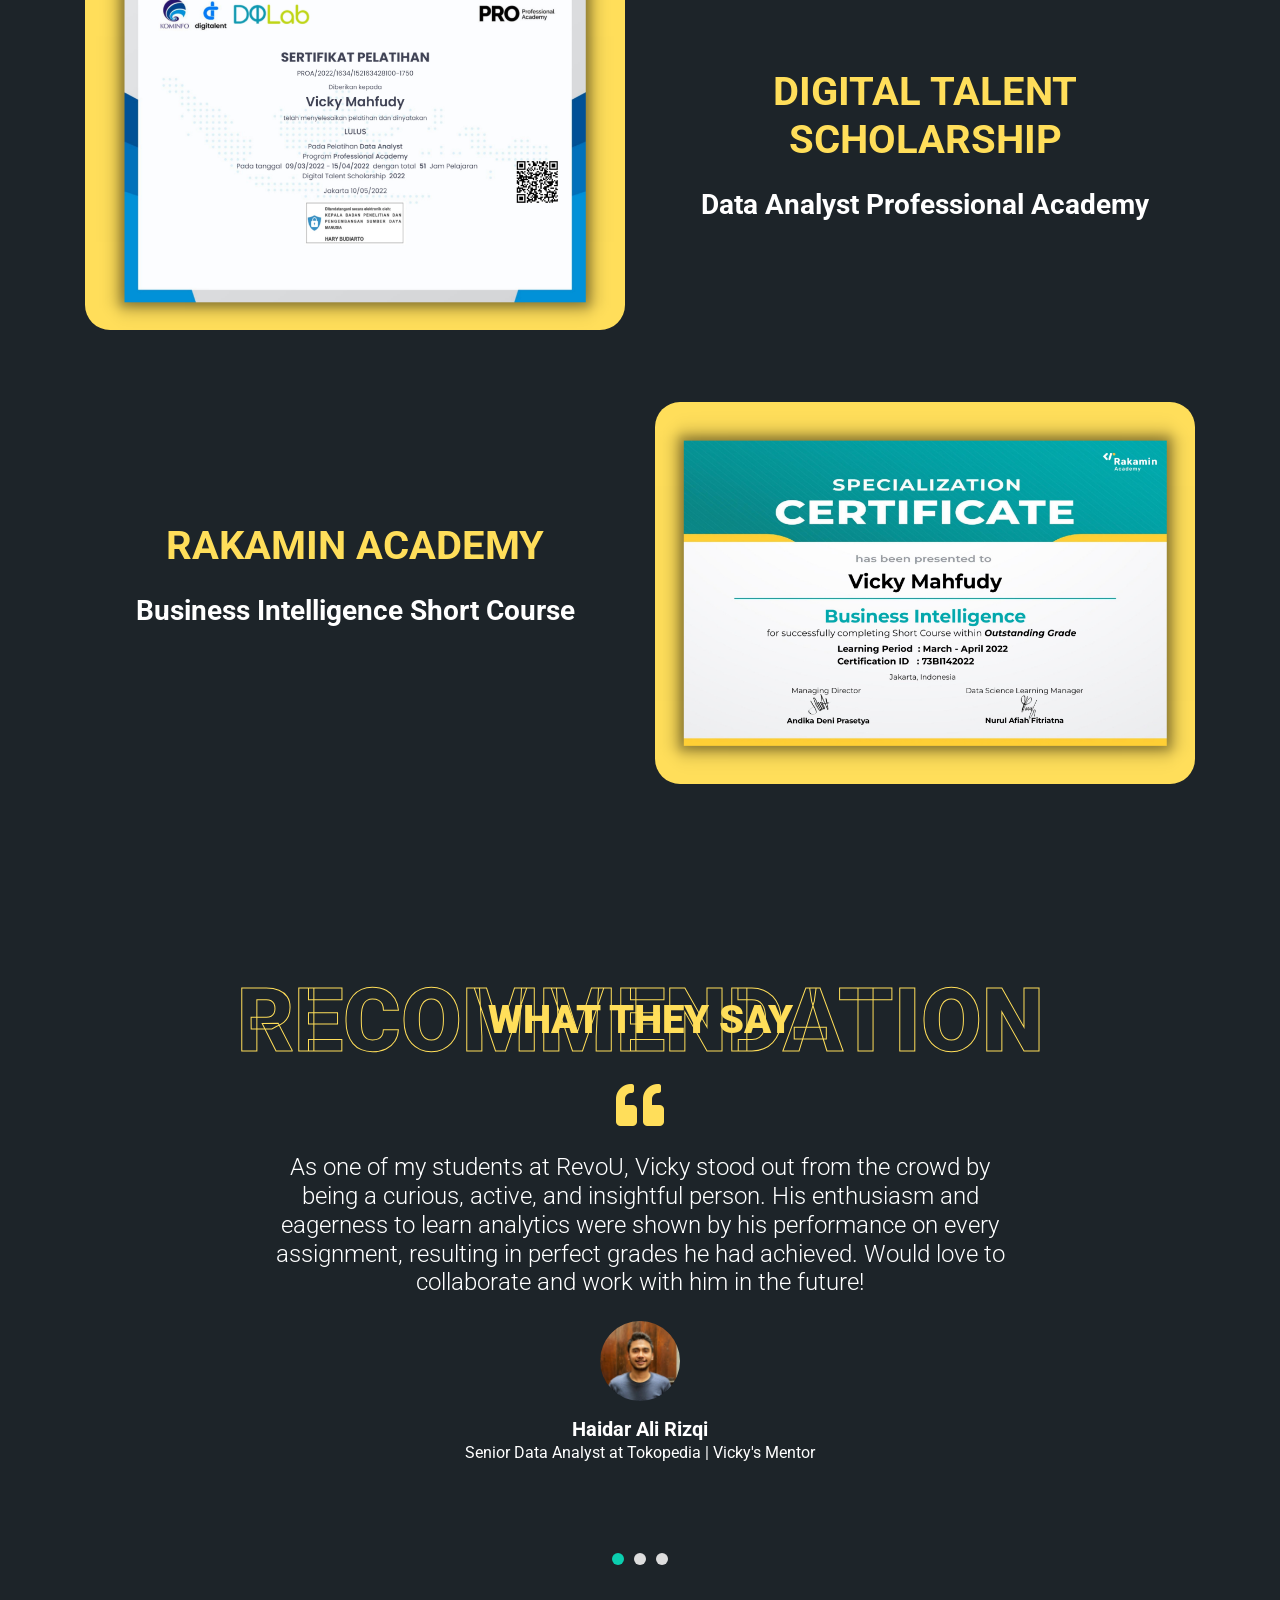
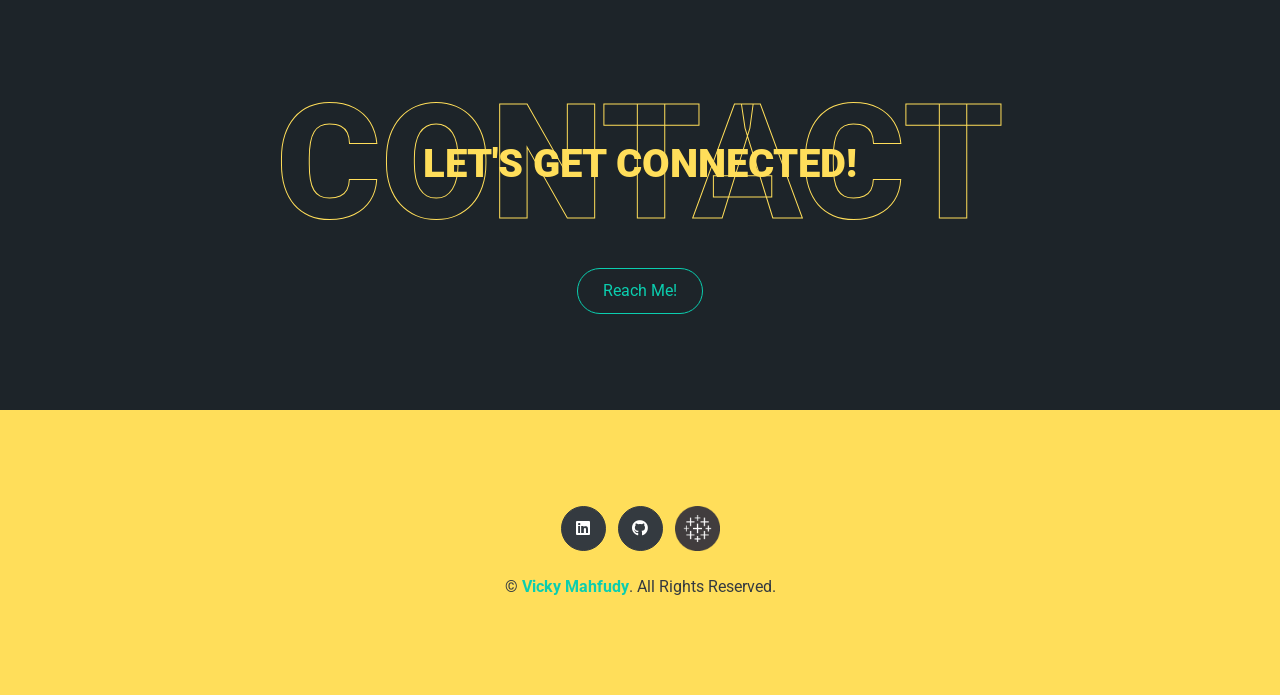
==== commit 95ec55e7: "update 13 juli 2024" ====
--- a/index.html
+++ b/index.html
@@ -338,8 +338,8 @@
               class="typed-text-output d-inline font-weight-lighter text-black"
             ></h1>
             <div class="typed-text d-none">
-              Data Analyst, Business Intelligence Analyst, Data Scientist, Data
-              Visualization Specialist
+              Curriculum Coordinator, Data Analyst, Business Intelligence
+              Analyst, Data Visualization Specialist
             </div>
             <!-- <div
               class="d-flex align-items-center justify-content-center justify-content-lg-start pt-5"
@@ -376,7 +376,7 @@
           <div class="col-lg-5 pb-4 pb-lg-0">
             <img
               class="img-fluid rounded w-100"
-              src="img/profile-2.png"
+              src="img/profile-2.jpeg"
               alt=""
             />
           </div>
@@ -386,12 +386,12 @@
                 Call me <span style="color: #ffde5a" class="mb-4">Vicky,</span>
               </h3>
               <p>
-                Data analyst with strong interest in data industry. Experienced
-                with Spreadsheet, SQL, and Python on data processing and
-                analysis. Also experienced with data visualization tools like
-                Tableau and Google Data Studio. Currently building several skill
-                sets in prepare to become a data scientist. Very confident to
-                work by passion and constantly develop more skills.
+                A Curriculum Coordinator for the Full Stack Software Engineering
+                program at Revou with a background as a full stack web developer
+                and a top-performing Data Analyst bootcamp graduate. Have
+                passion for continuous learning and innovation in the tech
+                industry. Eager to explore new technologies and expand my
+                expertise.
               </p>
             </div>
             <!-- <div class="row mb-3">
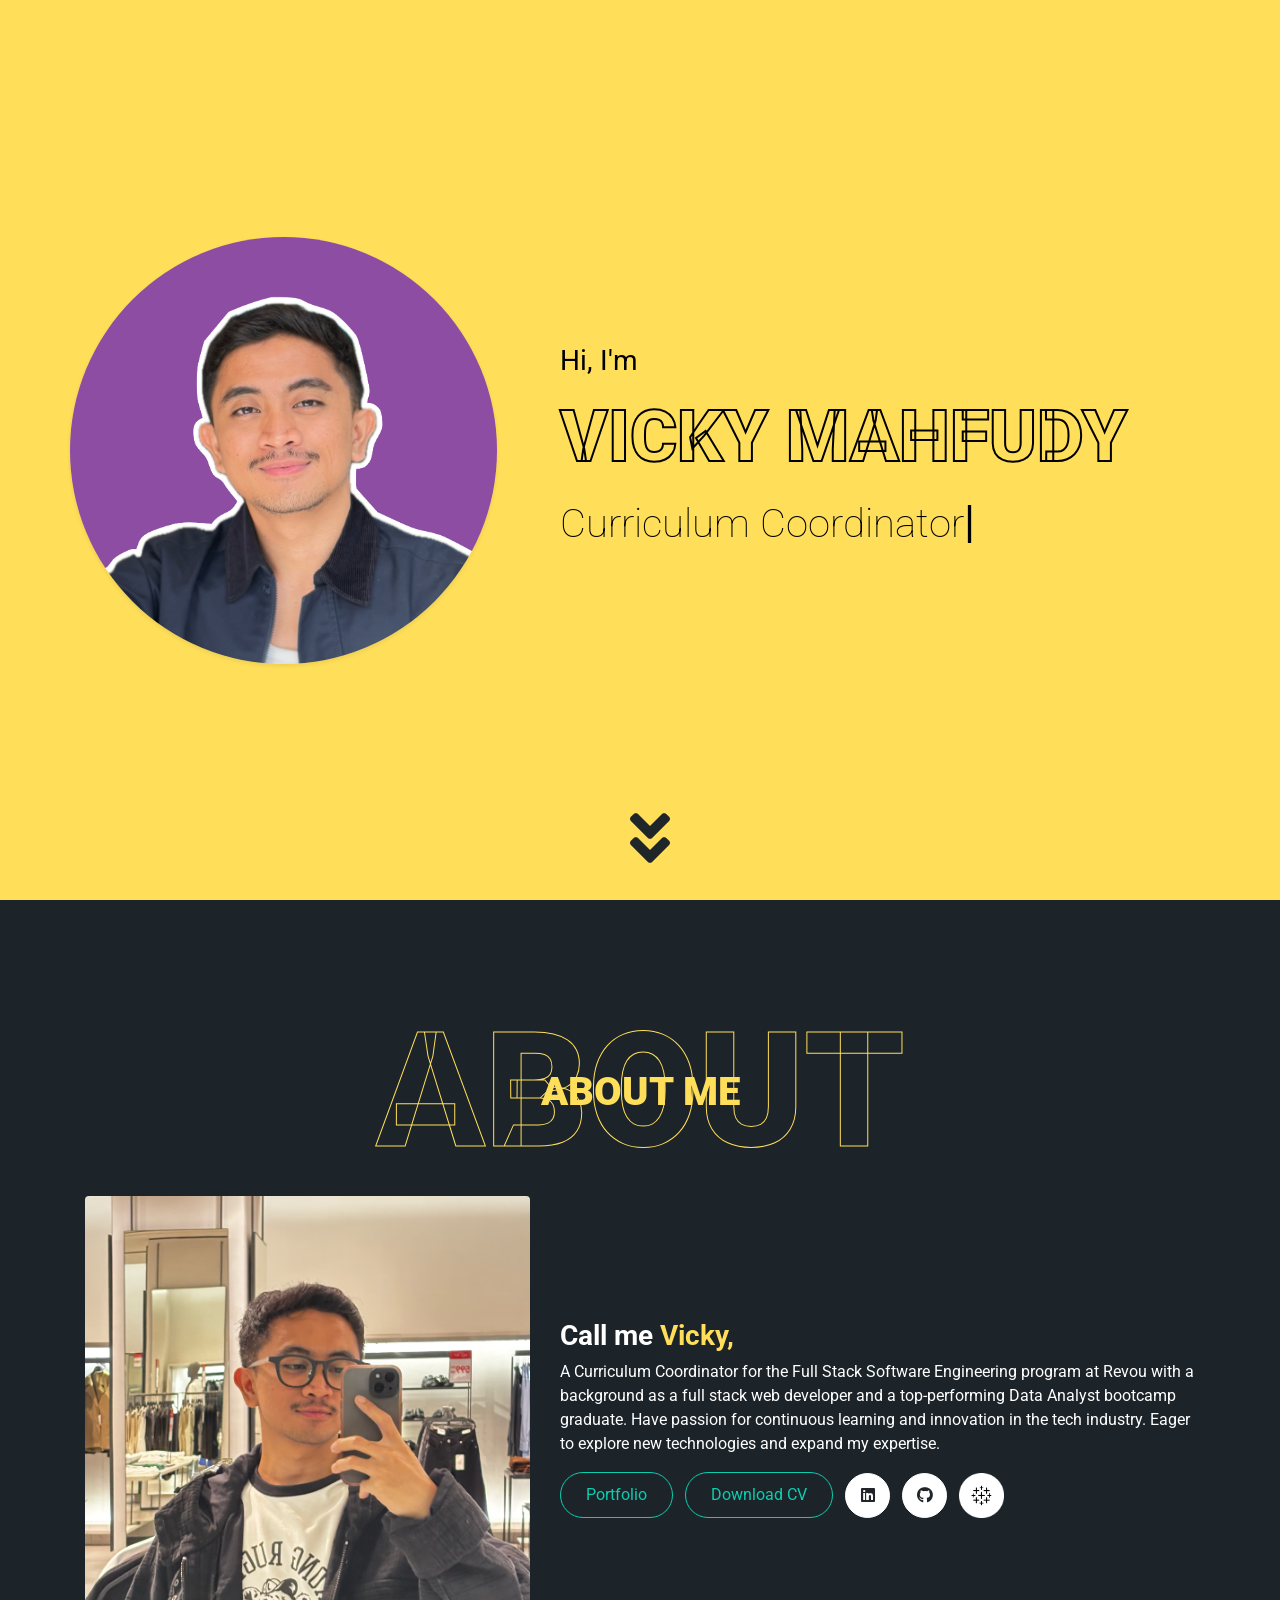
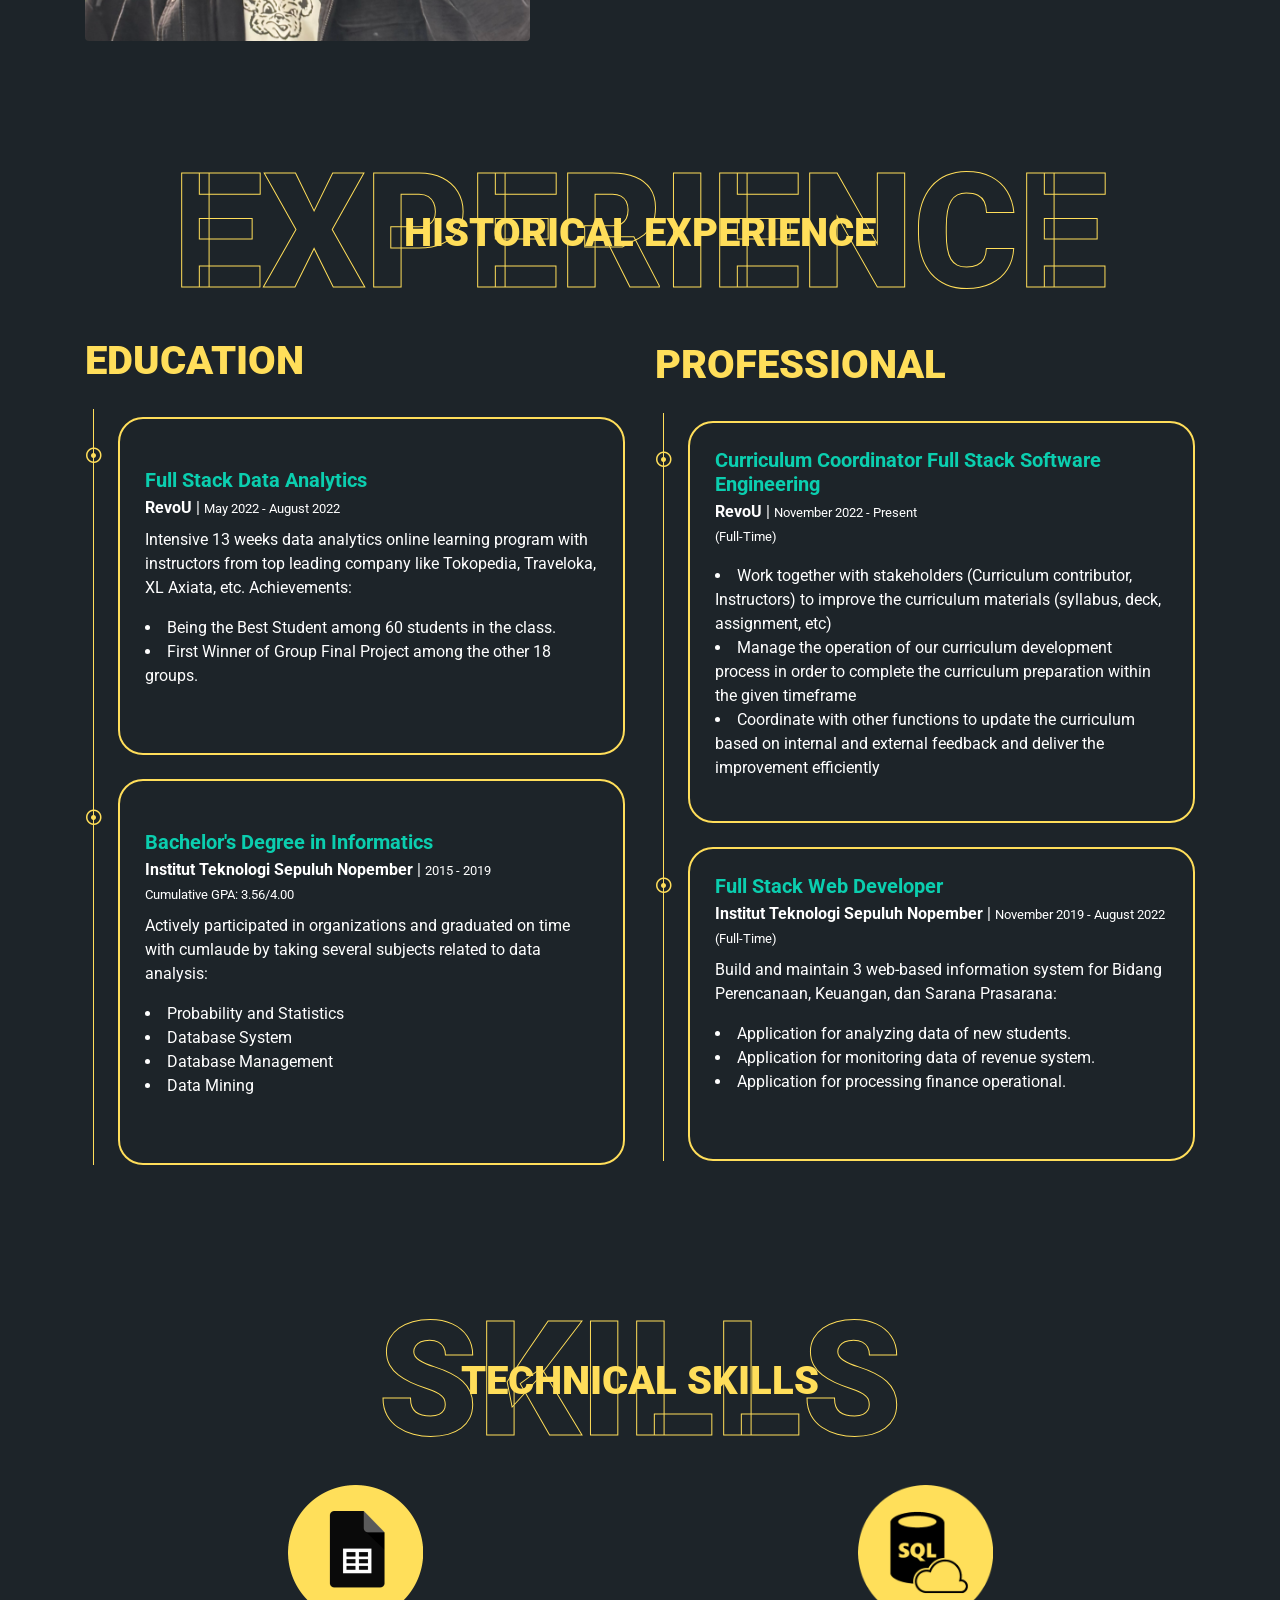
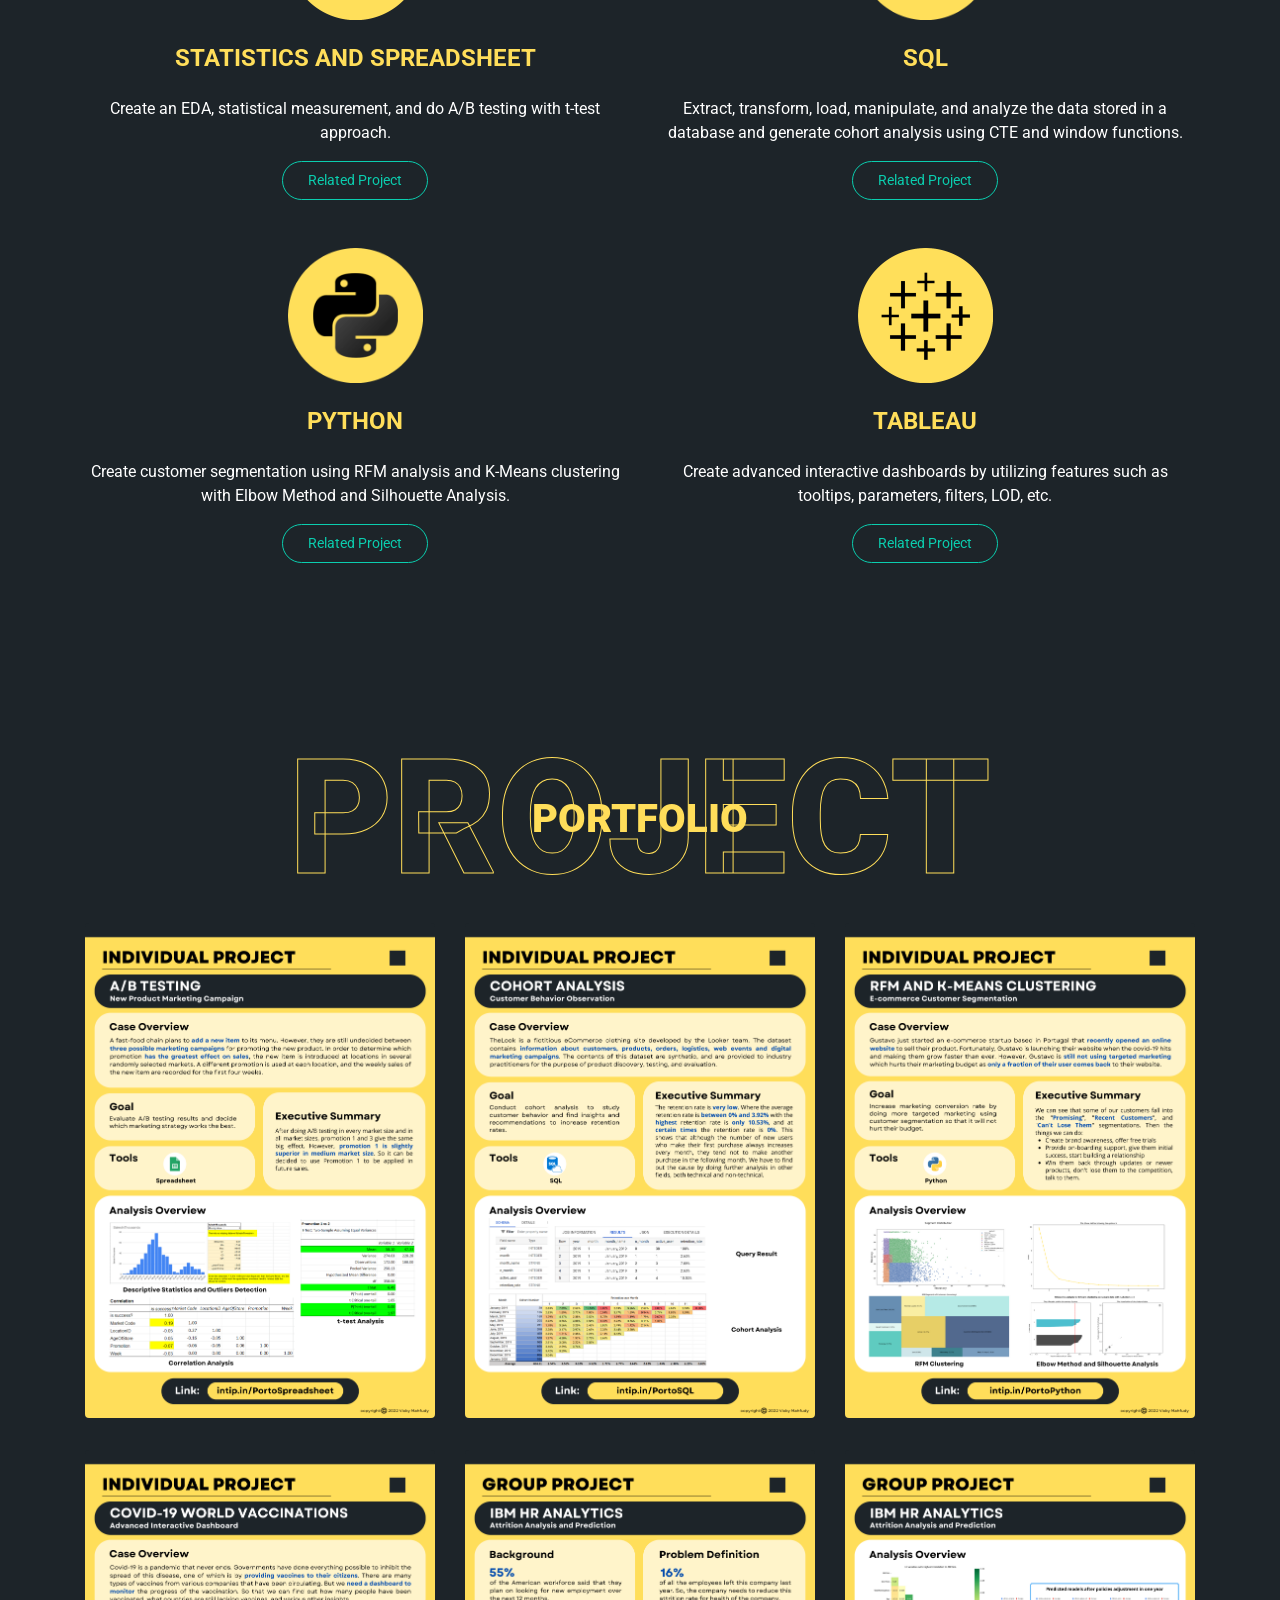
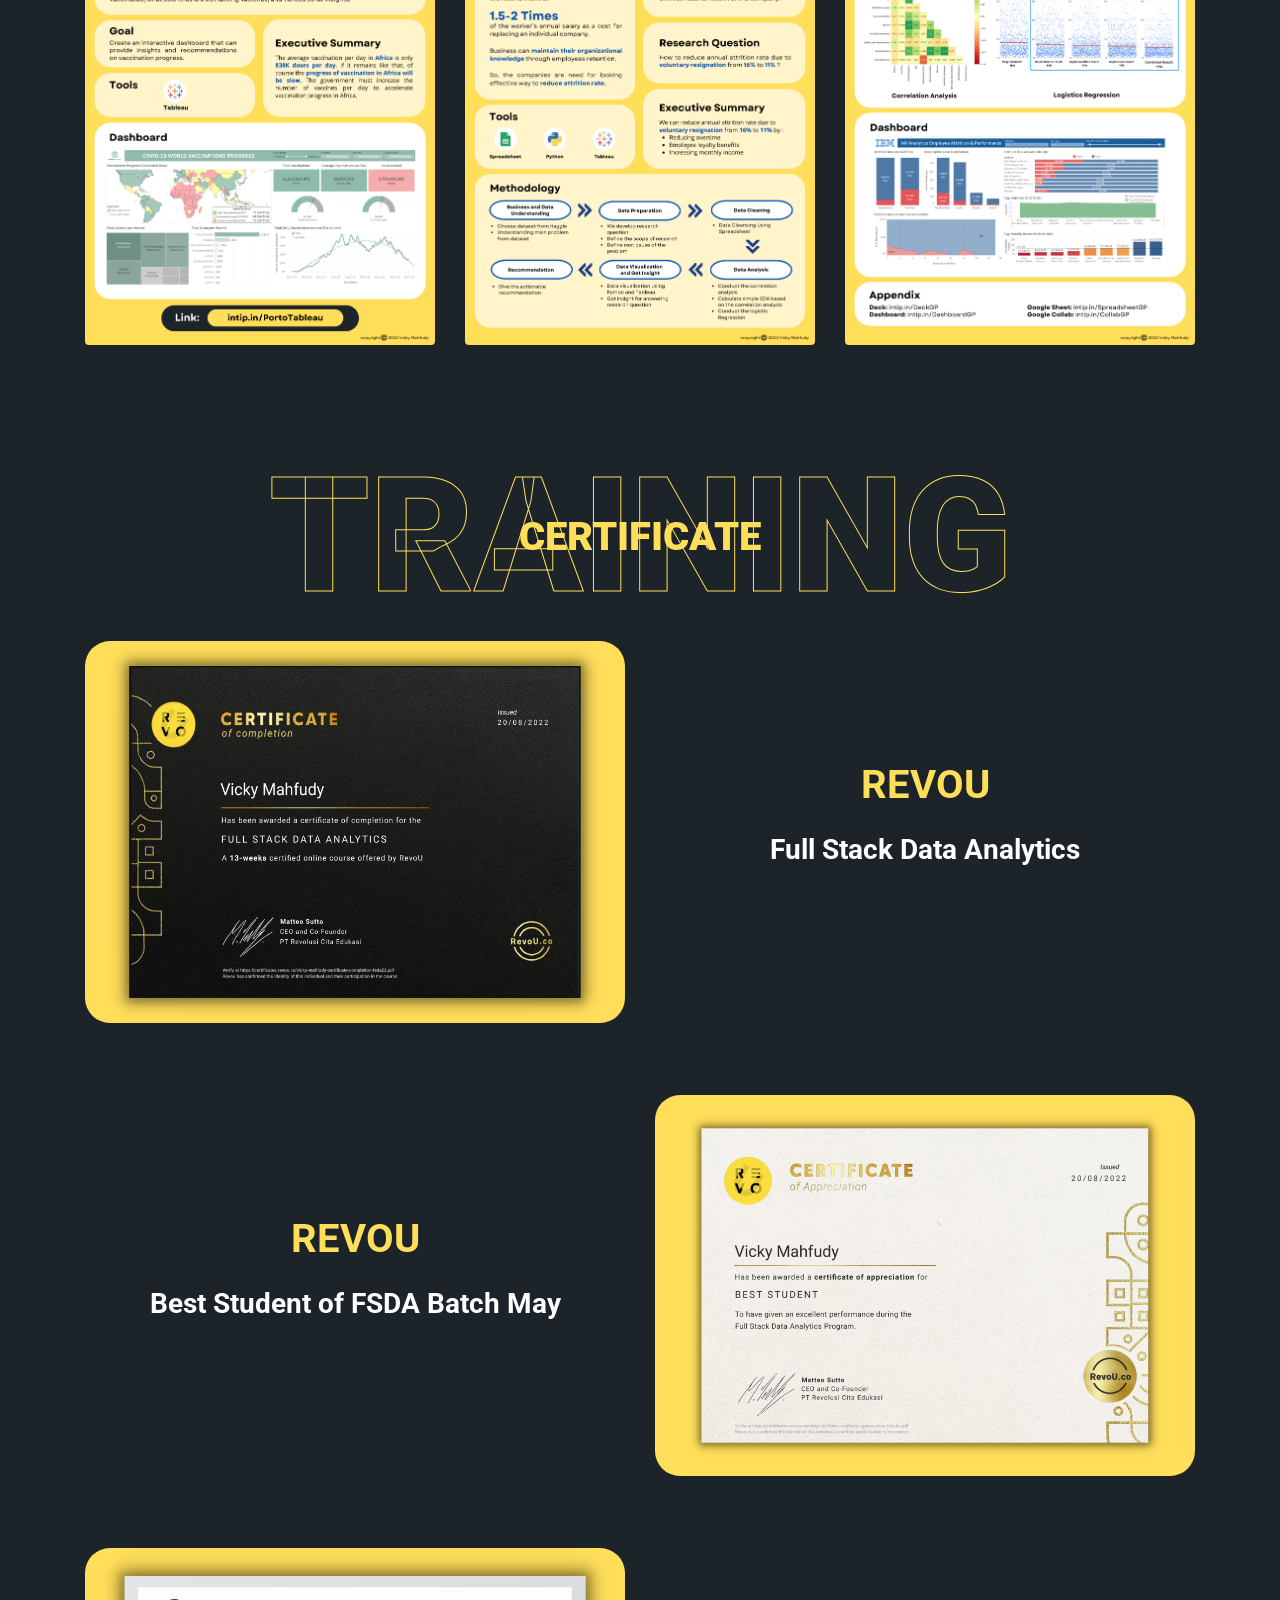
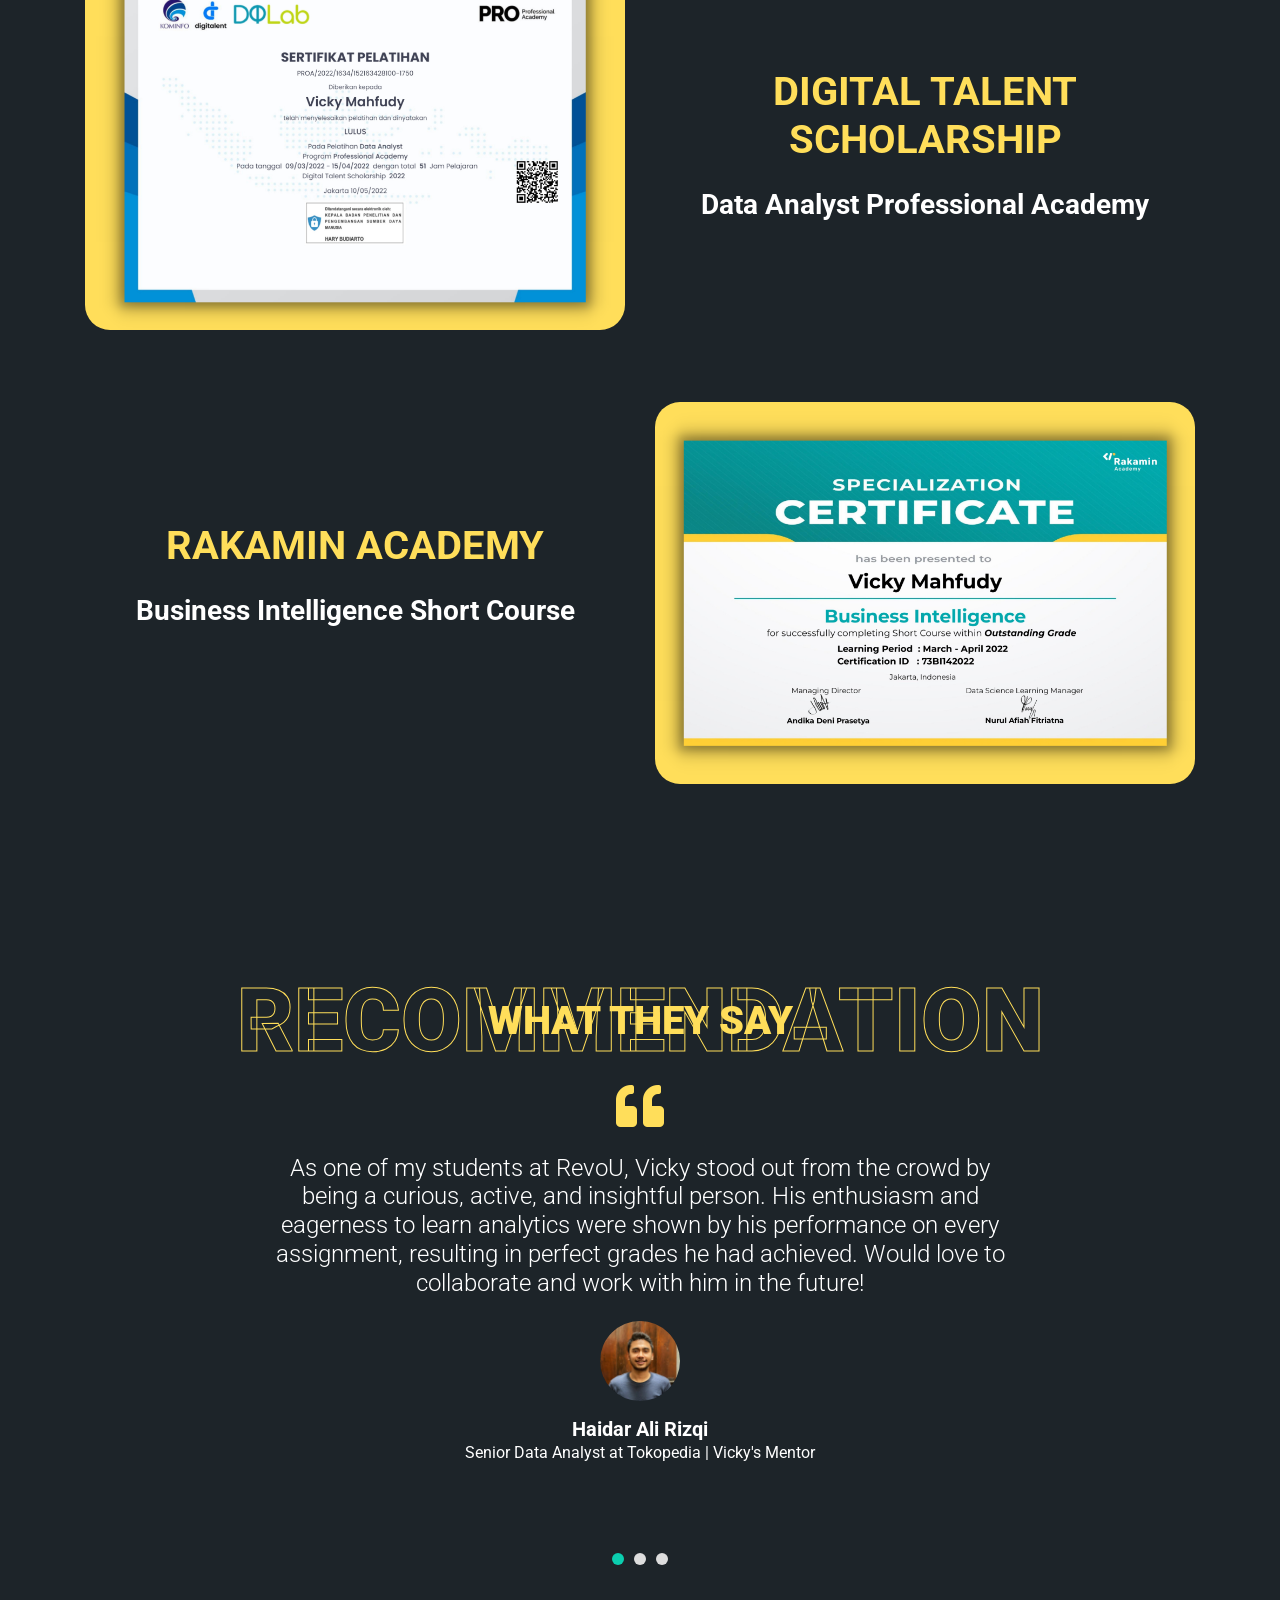
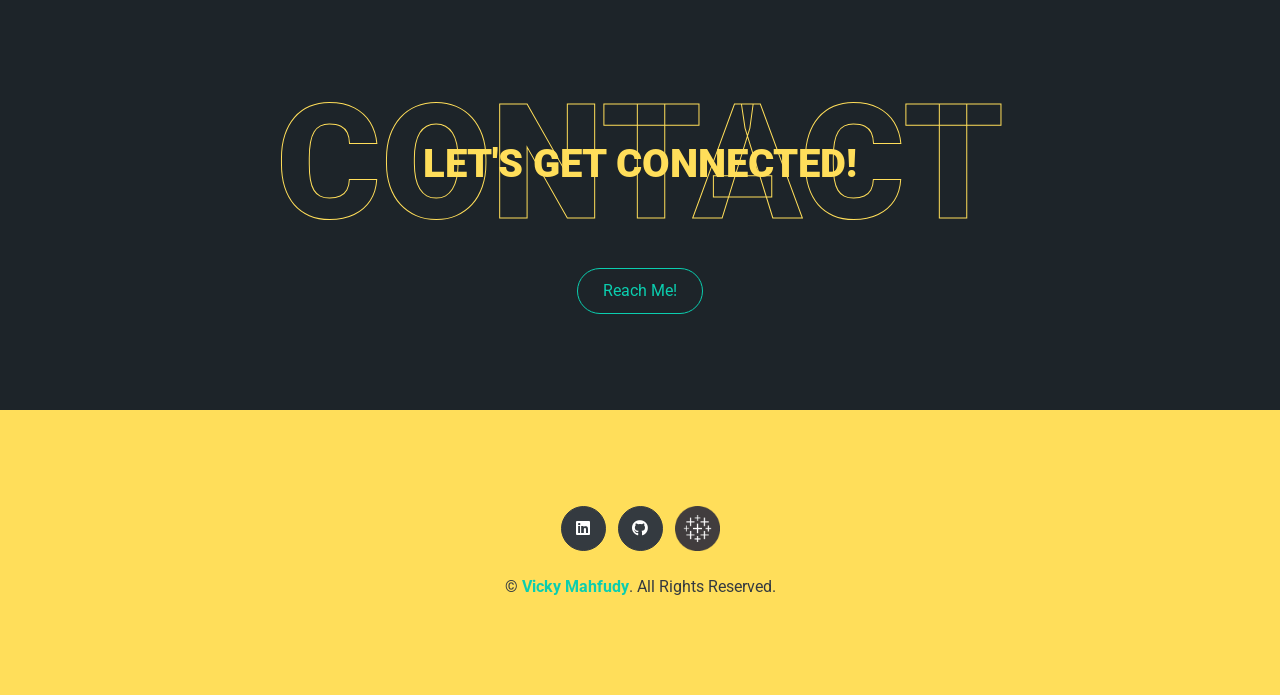
==== commit a9eba1b9: "feat: edit picture" ====
--- a/index.html
+++ b/index.html
@@ -376,7 +376,7 @@
           <div class="col-lg-5 pb-4 pb-lg-0">
             <img
               class="img-fluid rounded w-100"
-              src="img/profile-2.jpeg"
+              src="img/profile-2.png"
               alt=""
             />
           </div>
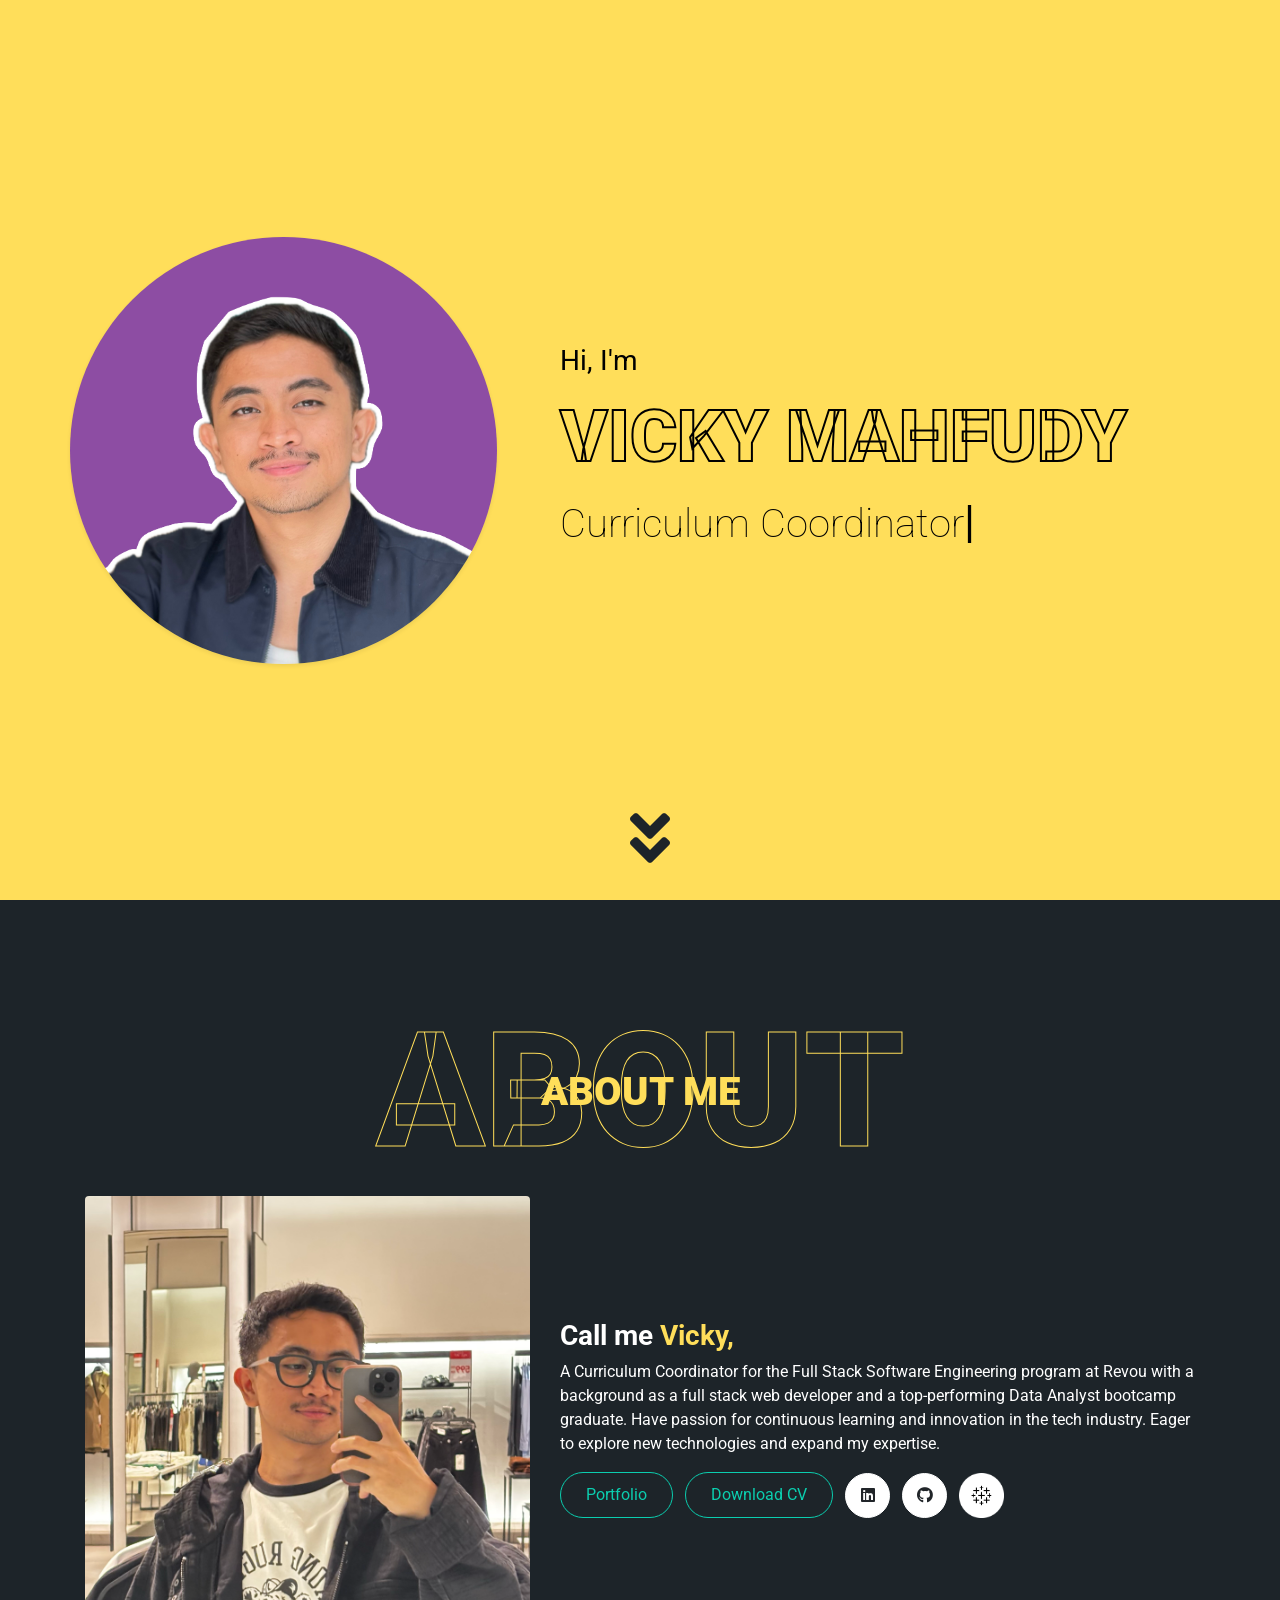
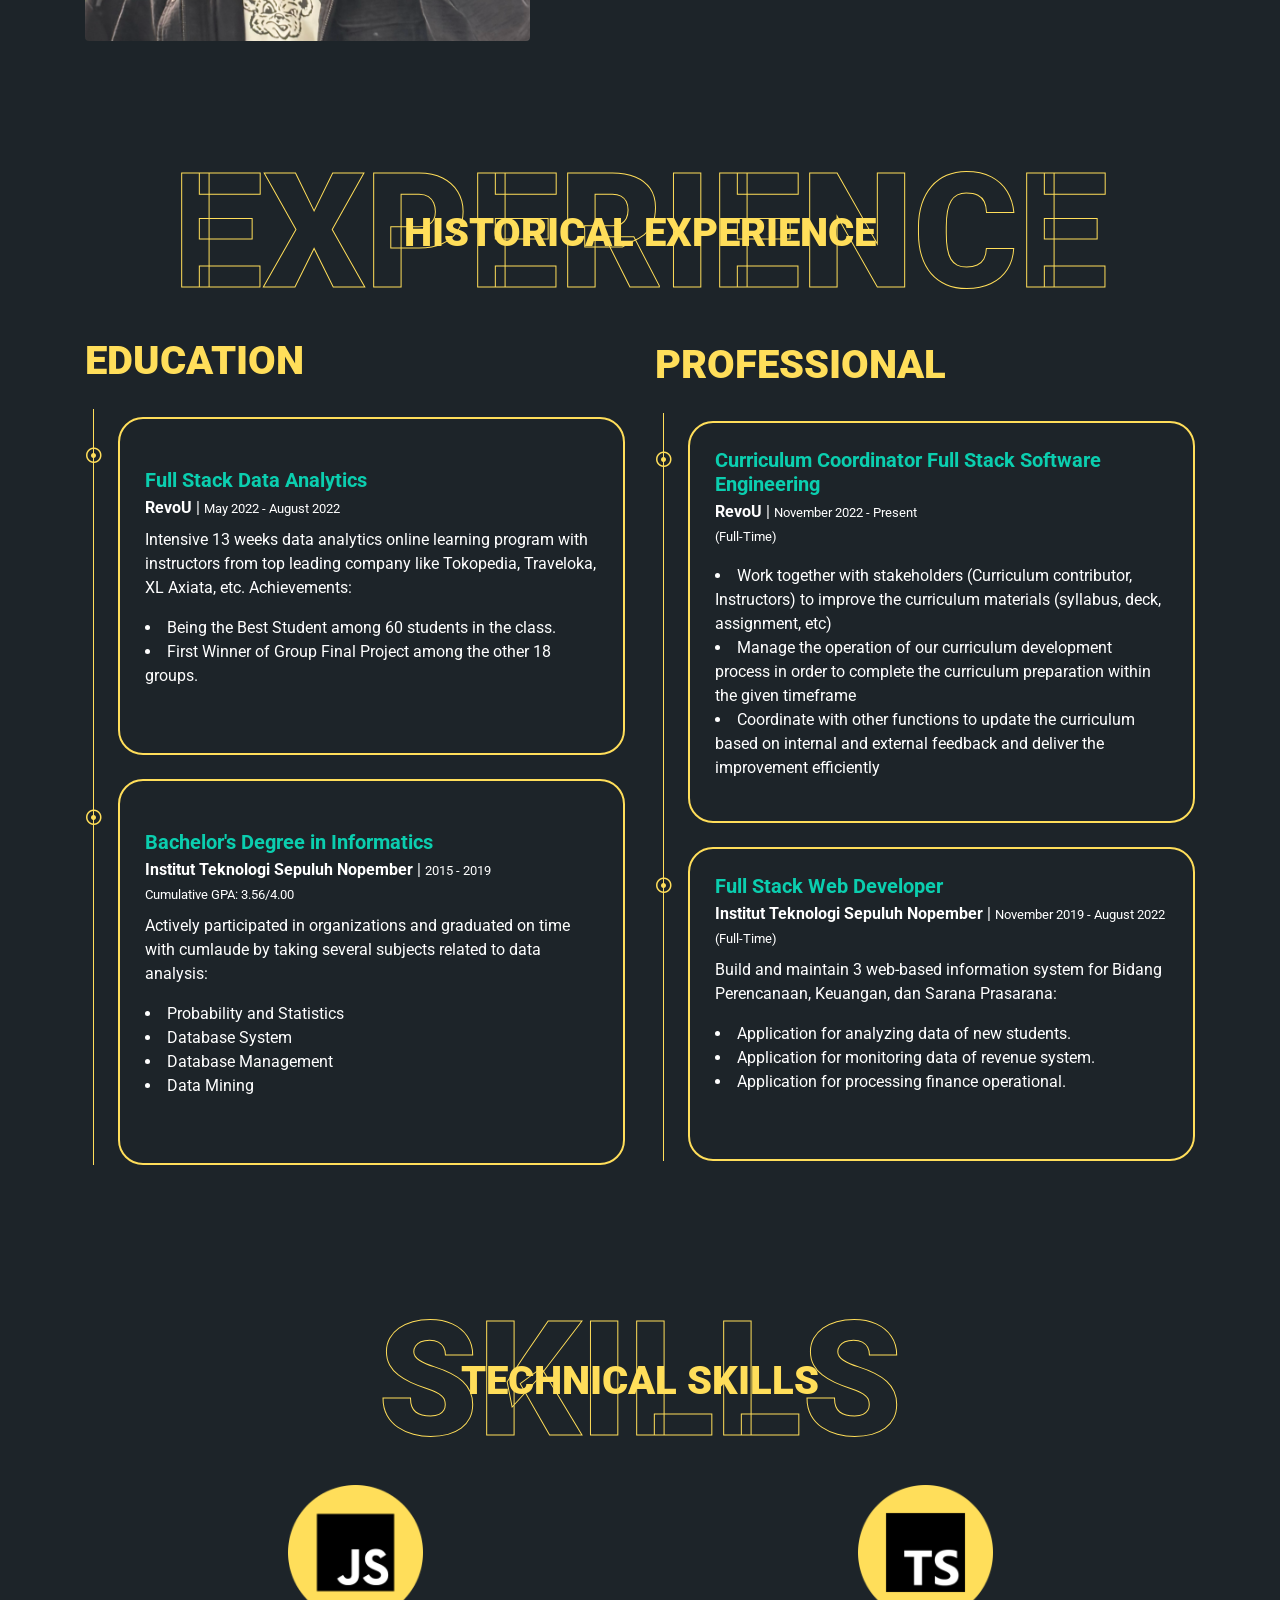
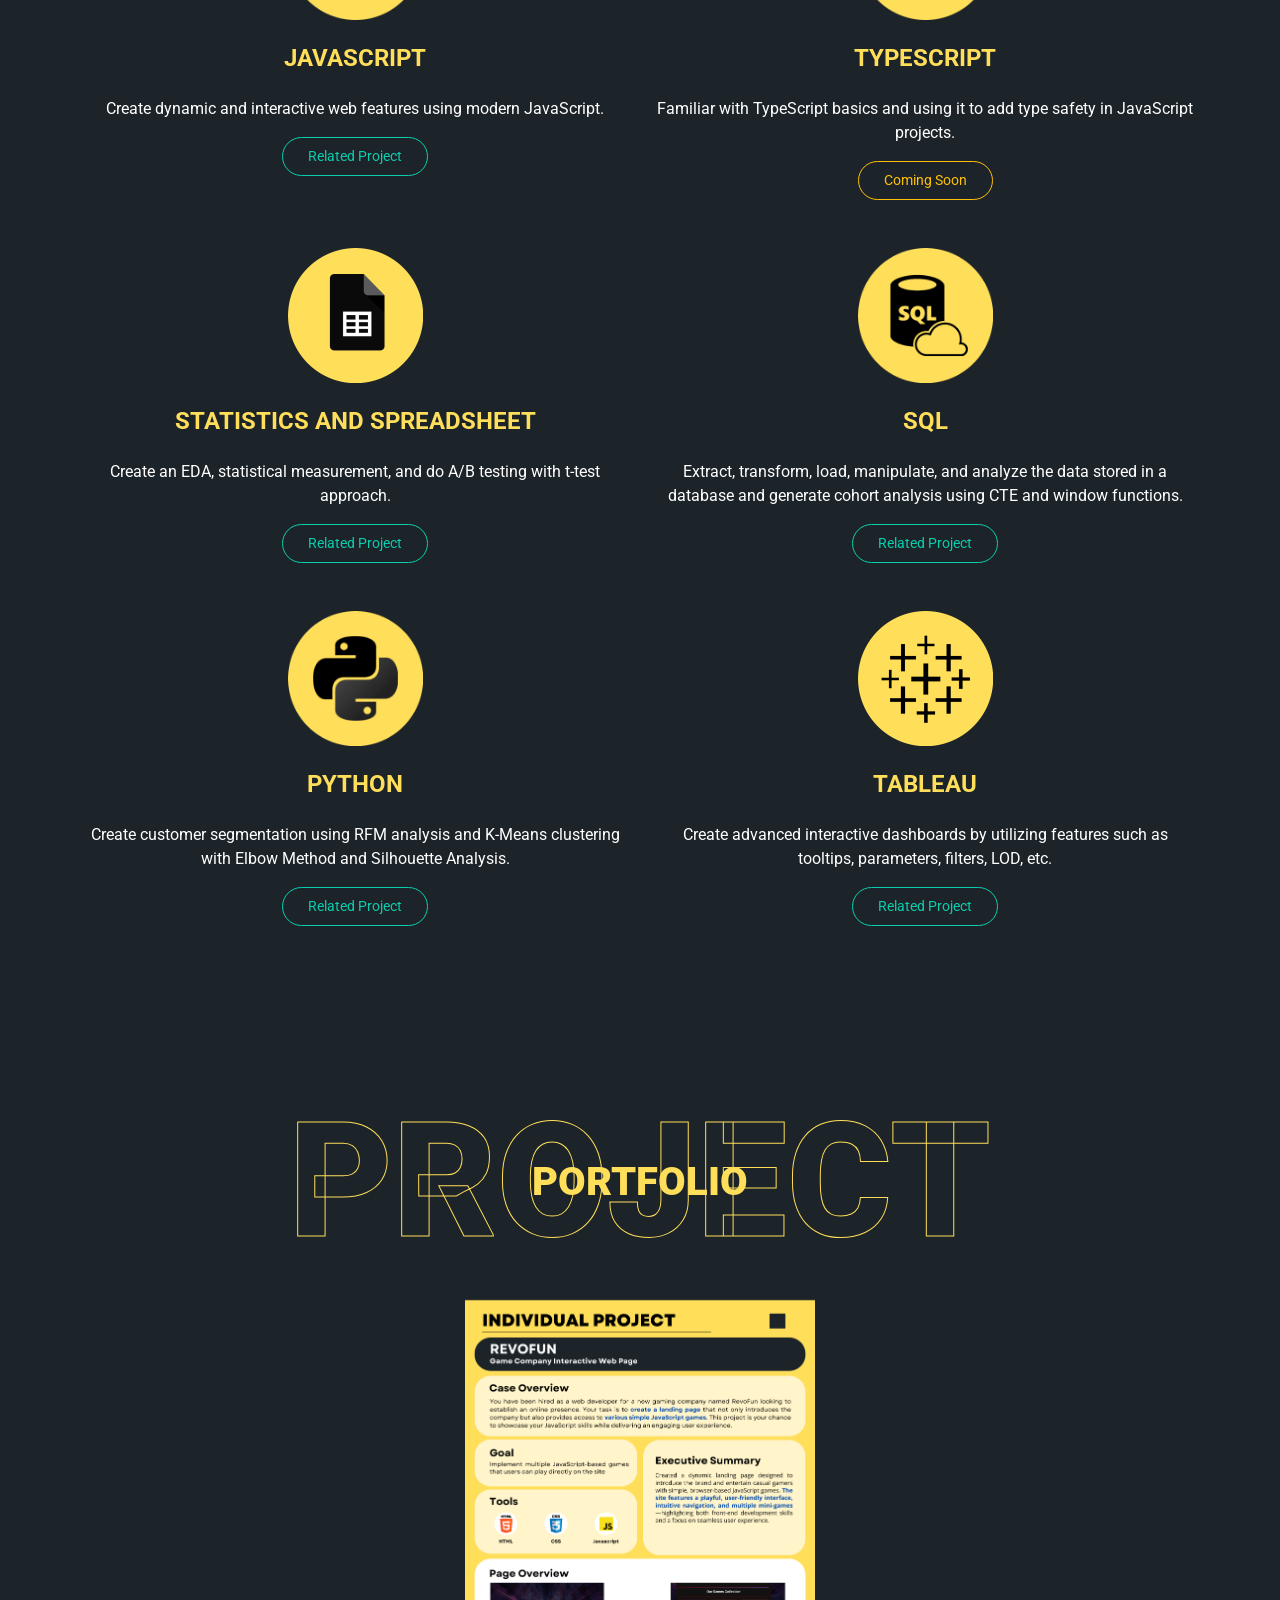
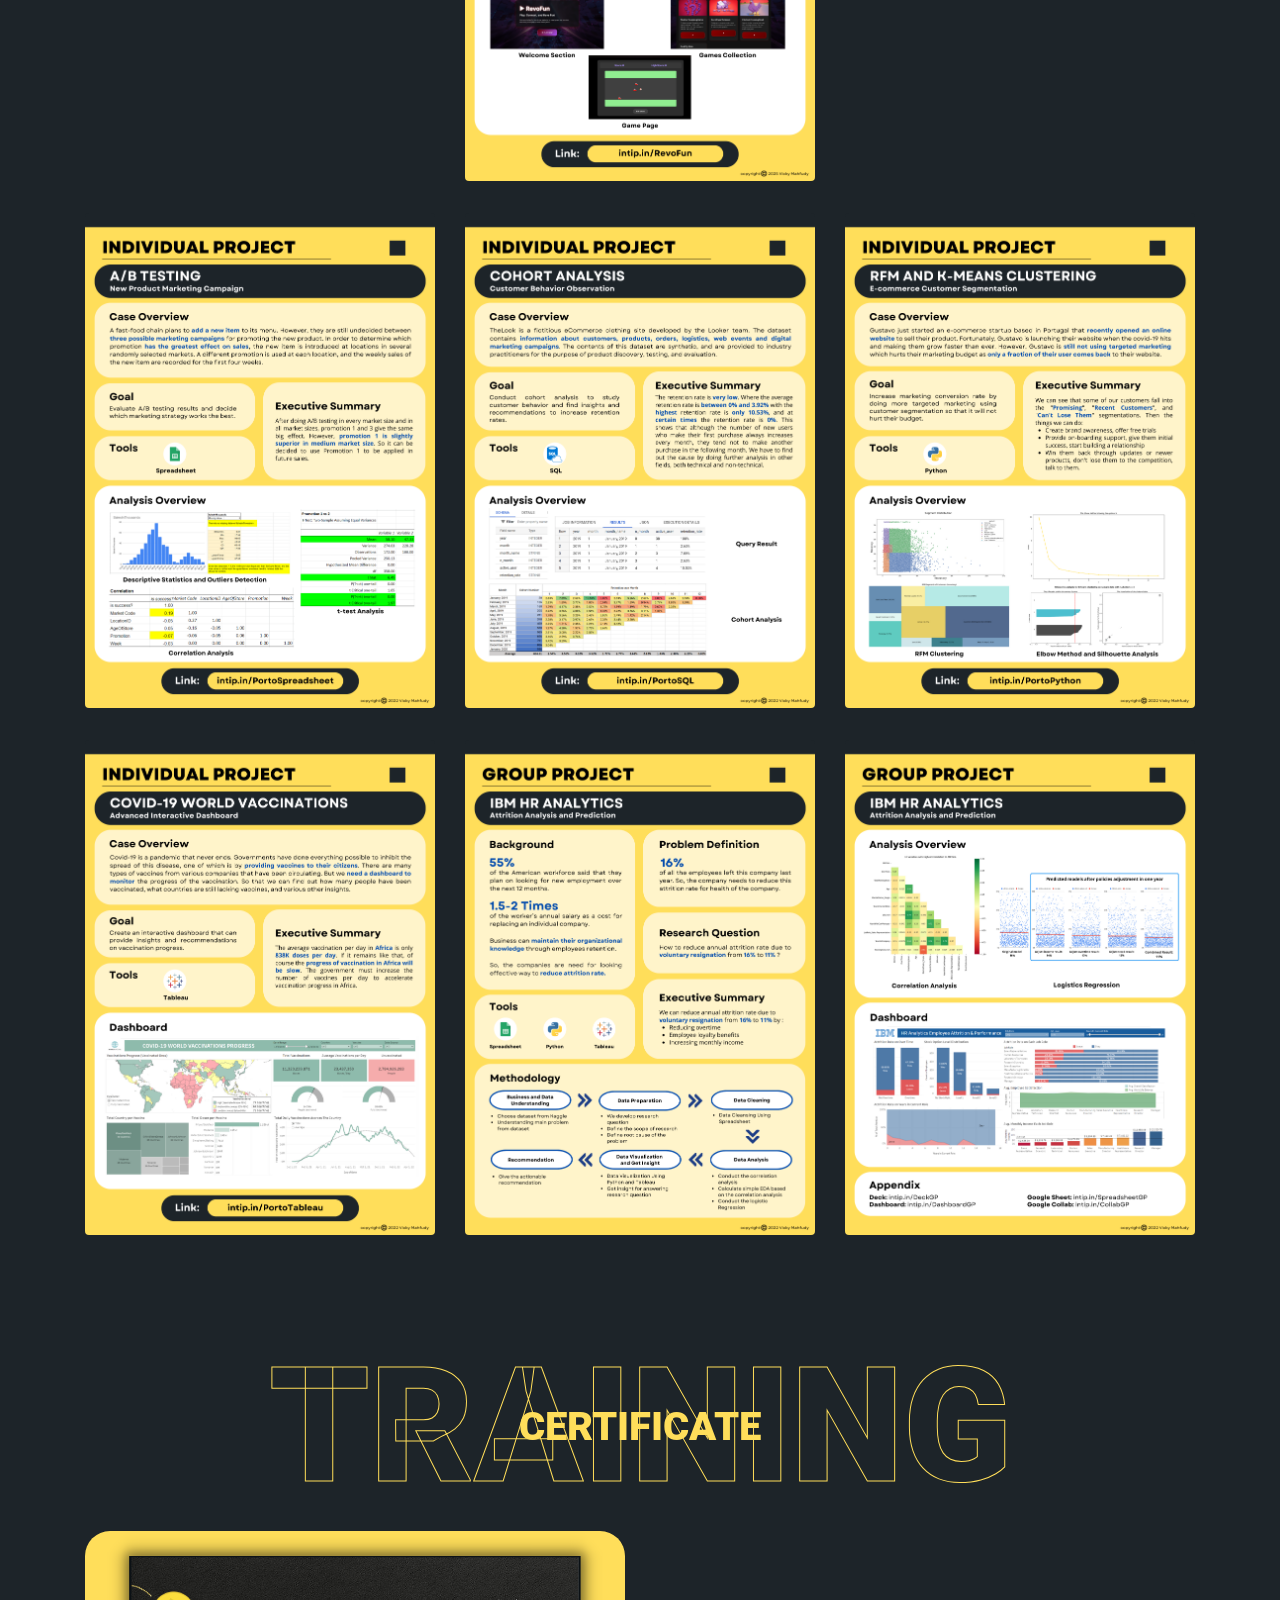
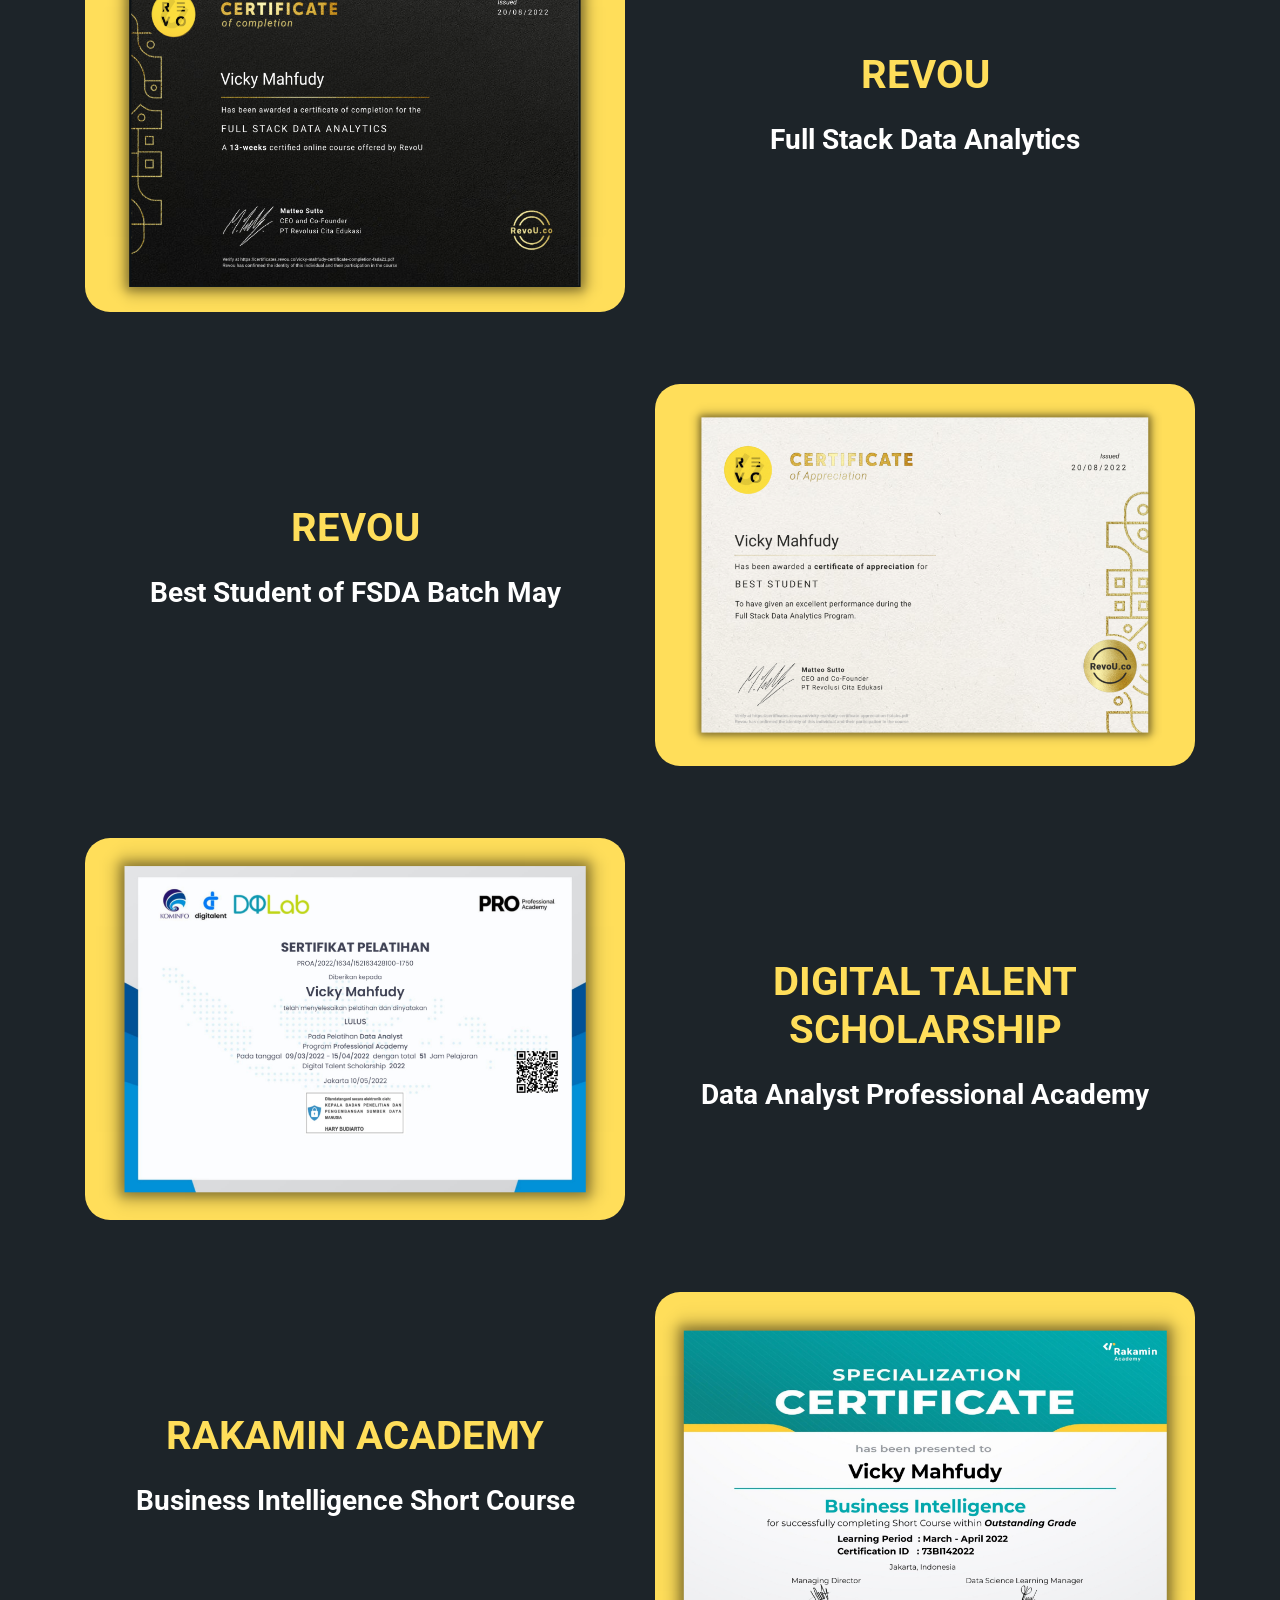
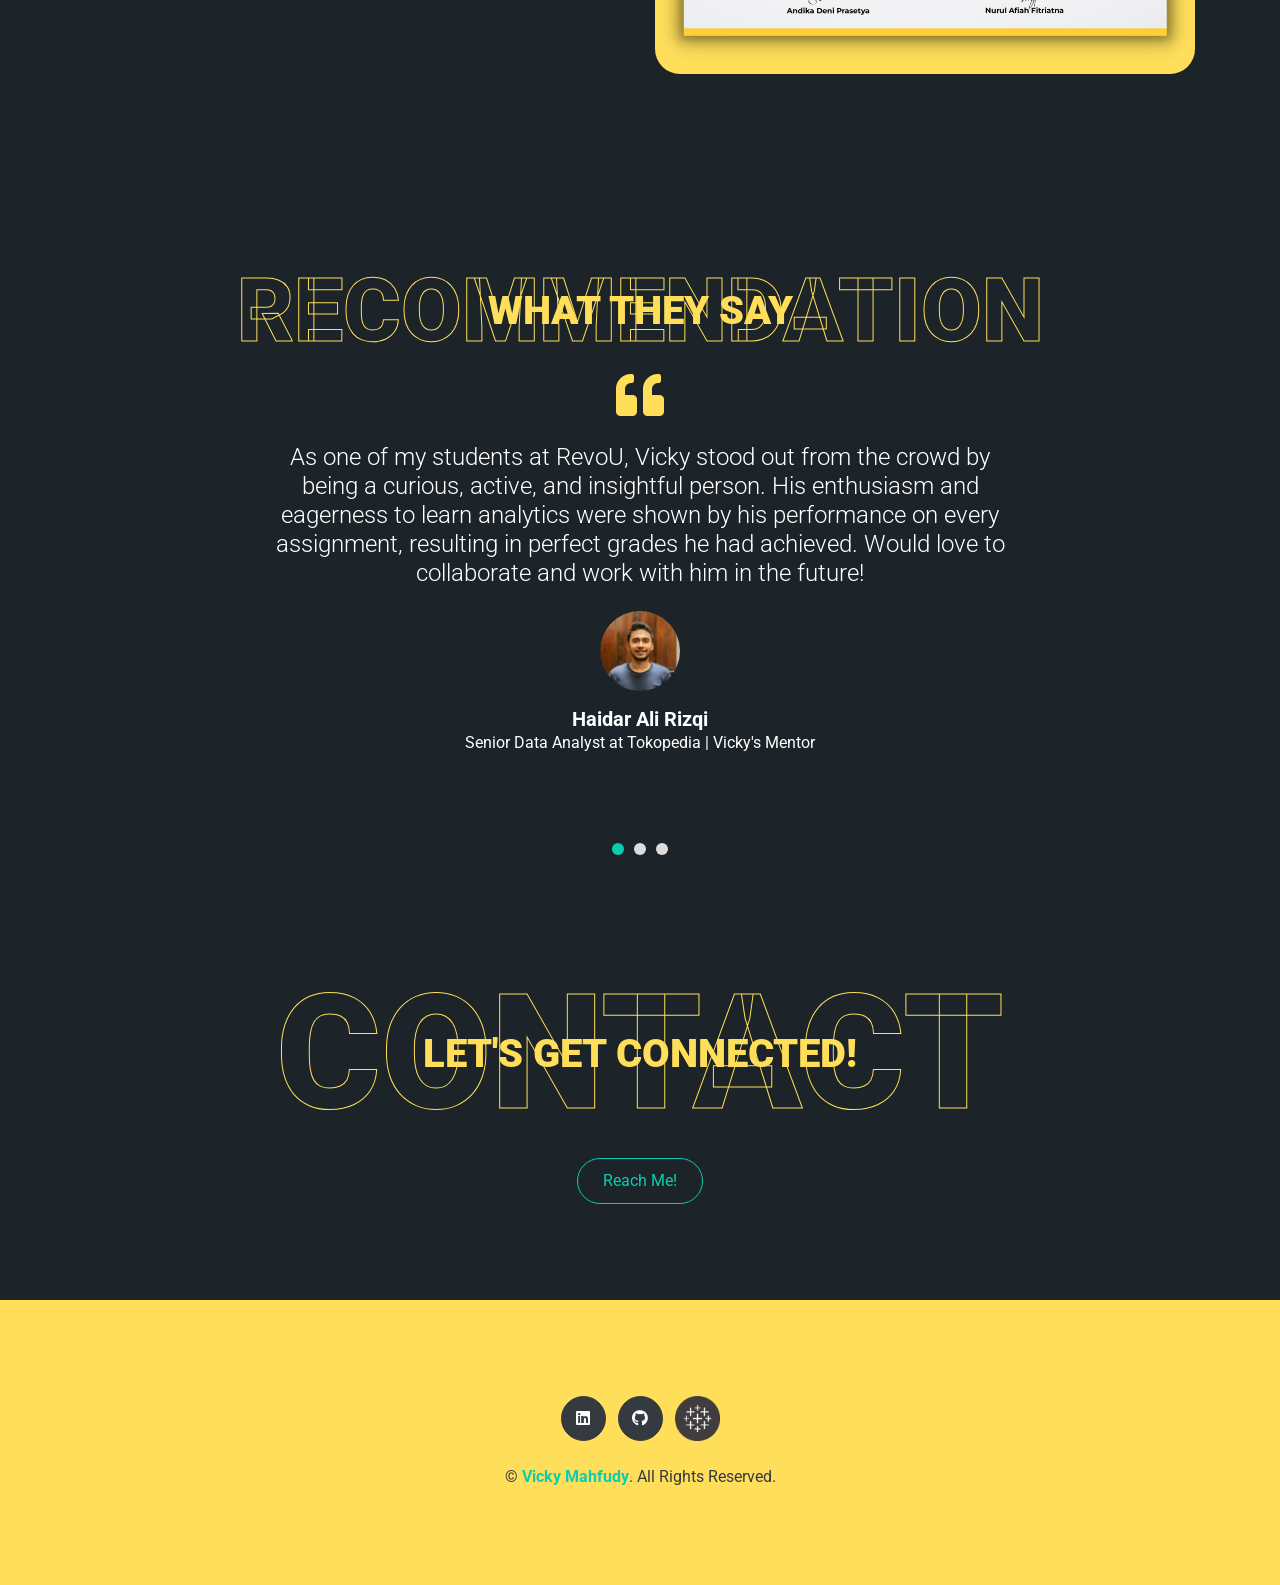
==== commit 517f74e6: "feat: add software engineering skills and project" ====
--- a/index.html
+++ b/index.html
@@ -4,9 +4,13 @@
     <meta charset="utf-8" />
     <title>Vicky Mahfudy</title>
     <meta content="width=device-width, initial-scale=1.0" name="viewport" />
-    <meta content="Free HTML Templates" name="keywords" />
-    <meta content="Free HTML Templates" name="description" />
-
+    <meta content="Vicky Mahfudy, Curriculum Coordinator, Data Analyst, Software Engineering, Portfolio" name="keywords" />
+    <meta content="Vicky Mahfudy - Curriculum Coordinator and Data Analyst Portfolio" name="description" />
+    <!-- Open Graph tags for better social media sharing -->
+    <meta property="og:title" content="Vicky Mahfudy - Portfolio" />
+    <meta property="og:description" content="Curriculum Coordinator and Data Analyst Portfolio" />
+    <meta property="og:type" content="website" />
+    
     <!-- Favicon -->
     <link href="img/favicon.ico" rel="icon" />
 
@@ -29,6 +33,7 @@
 
     <!-- Customized Bootstrap Stylesheet -->
     <link href="css/style.css" rel="stylesheet" />
+  </head>
   </head>
 
   <body data-spy="scroll" data-target=".navbar" data-offset="51">
@@ -338,7 +343,7 @@
               class="typed-text-output d-inline font-weight-lighter text-black"
             ></h1>
             <div class="typed-text d-none">
-              Curriculum Coordinator, Data Analyst, Business Intelligence
+              Curriculum Coordinator, Web Developer, Data Analyst, Business Intelligence
               Analyst, Data Visualization Specialist
             </div>
             <!-- <div
@@ -738,6 +743,61 @@
             <div class="d-flex align-items-center justify-content-center mb-4">
               <img
                 class="img-fluid rounded w-25"
+                src="img/javascript.png"
+                alt=""
+              />
+            </div>
+            <div class="d-flex align-items-center justify-content-center mb-4">
+              <h4 class="font-weight-bold m-0 text-primary">
+                JAVASCRIPT
+              </h4>
+            </div>
+            <p>
+              Create dynamic and interactive web features using modern JavaScript.
+            </p>
+            <!-- <br /> -->
+            <a
+              class="btn btn-sm btn-outline-primary py-2"
+              href="img/revofun.png"
+              data-lightbox="portfoliojavascript"
+              >Related Project</a
+            >
+            <!-- </div> -->
+          </div>
+          <div
+            class="col-lg-6 col-md-6 text-center mb-5 animation-element left"
+          >
+            <!-- <div
+              style="padding: 25px; border: 2px solid #ffde5a"
+              class="certificates"
+            > -->
+            <div class="d-flex align-items-center justify-content-center mb-4">
+              <img class="img-fluid rounded w-25" src="img/typescript.png" alt="" />
+            </div>
+            <div class="d-flex align-items-center justify-content-center mb-4">
+              <h4 class="font-weight-bold m-0 text-primary">TYPESCRIPT</h4>
+            </div>
+            <p>
+              Familiar with TypeScript basics and using it to add type safety in JavaScript projects.
+            </p>
+            <a
+              class="btn btn-sm btn-outline-warning py-2"
+              href="#"
+              data-lightbox="#"
+              >Coming Soon</a
+            >
+            <!-- </div> -->
+          </div>
+          <div
+            class="col-lg-6 col-md-6 text-center mb-5 animation-element right"
+          >
+            <!-- <div
+              style="padding: 25px; border: 2px solid #ffde5a"
+              class="certificates"
+            > -->
+            <div class="d-flex align-items-center justify-content-center mb-4">
+              <img
+                class="img-fluid rounded w-25"
                 src="img/spreadsheet.png"
                 alt=""
               />
@@ -910,6 +970,93 @@
             <div class="position-relative overflow-hidden mb-2">
               <img
                 class="img-fluid rounded w-100"
+                src=""
+                alt=""
+              />
+              <!-- <div
+                class="portfolio-btn bg-primary d-flex align-items-center justify-content-center"
+              >
+                <a
+                  class="btn btn-sm btn-outline-dark py-2"
+                  href="img/marketingcampaign.png"
+                  data-lightbox="portfolio"
+                >
+                  <i class="fa fa-search-plus"></i>
+                </a>
+                <a
+                  data-target="#marketingcampaign"
+                  data-toggle="modal"
+                  class="btn btn-sm btn-outline-dark py-2"
+                  href="#marketingcampaign"
+                  >Full Deck</a
+                >
+              </div> -->
+            </div>
+          </div>
+          <div
+            class="col-lg-4 col-md-6 mb-4 portfolio-item second animation-element up"
+          >
+            <div class="position-relative overflow-hidden mb-2">
+              <img
+                class="img-fluid rounded w-100"
+                src="img/revofun.png"
+                alt=""
+              />
+              <div
+                class="portfolio-btn bg-primary d-flex align-items-center justify-content-center"
+              >
+                <a
+                  class="btn btn-sm btn-outline-dark py-2"
+                  href="img/revofun.png"
+                  data-lightbox="portfolio"
+                >
+                  <i class="fa fa-search-plus"></i>
+                </a>
+                <a
+                  class="btn btn-sm btn-outline-dark py-2"
+                  href="https://intip.in/RevoFun"
+                  >Full Page</a
+                >
+              </div>
+            </div>
+          </div>
+          <div
+            class="col-lg-4 col-md-6 mb-4 portfolio-item third animation-element left"
+          >
+            <div class="position-relative overflow-hidden mb-2">
+              <img
+                class="img-fluid rounded w-100"
+                src=""
+                alt=""
+              />
+              <!-- <div
+                class="portfolio-btn bg-primary d-flex align-items-center justify-content-center"
+              >
+                <a
+                  class="btn btn-sm btn-outline-dark py-2"
+                  href="img/marketingcampaign.png"
+                  data-lightbox="portfolio"
+                >
+                  <i class="fa fa-search-plus"></i>
+                </a>
+                <a
+                  data-target="#marketingcampaign"
+                  data-toggle="modal"
+                  class="btn btn-sm btn-outline-dark py-2"
+                  href="#marketingcampaign"
+                  >Full Deck</a
+                >
+              </div> -->
+            </div>
+          </div>
+        </div>
+        <div class="row">
+          <div
+            class="col-lg-4 col-md-6 mb-4 portfolio-item first animation-element right"
+          >
+            <div class="position-relative overflow-hidden mb-2">
+              <img
+                class="img-fluid rounded w-100"
                 src="img/marketingcampaign.png"
                 alt=""
               />
@@ -934,7 +1081,7 @@
             </div>
           </div>
           <div
-            class="col-lg-4 col-md-6 mb-4 portfolio-item second animation-element up"
+            class="col-lg-4 col-md-6 mb-4 portfolio-item second animation-element down"
           >
             <div class="position-relative overflow-hidden mb-2">
               <img
@@ -1046,7 +1193,7 @@
             </div>
           </div>
           <div
-            class="col-lg-4 col-md-6 mb-4 portfolio-item fifth animation-element left"
+            class="col-lg-4 col-md-6 mb-4 portfolio-item sixth animation-element left"
           >
             <div class="position-relative overflow-hidden mb-2">
               <img class="img-fluid rounded w-100" src="img/ibm2.png" alt="" />
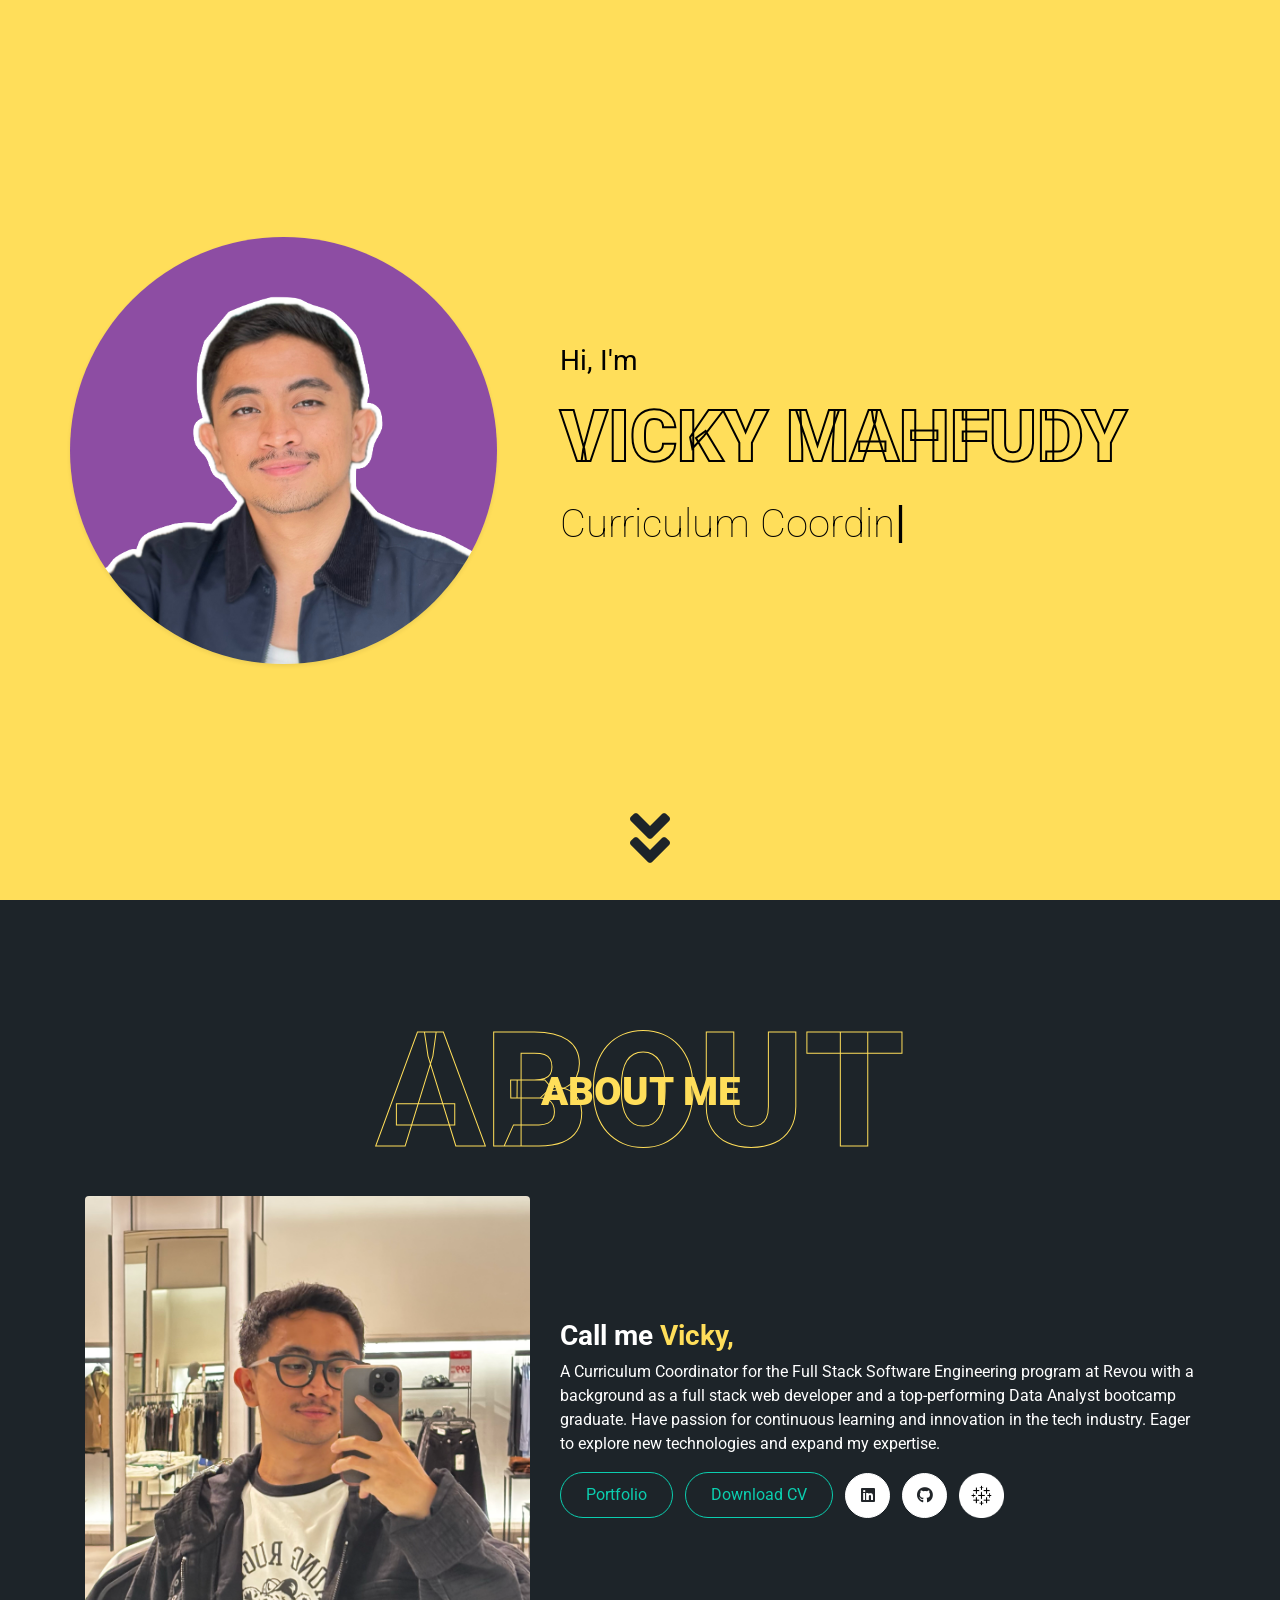
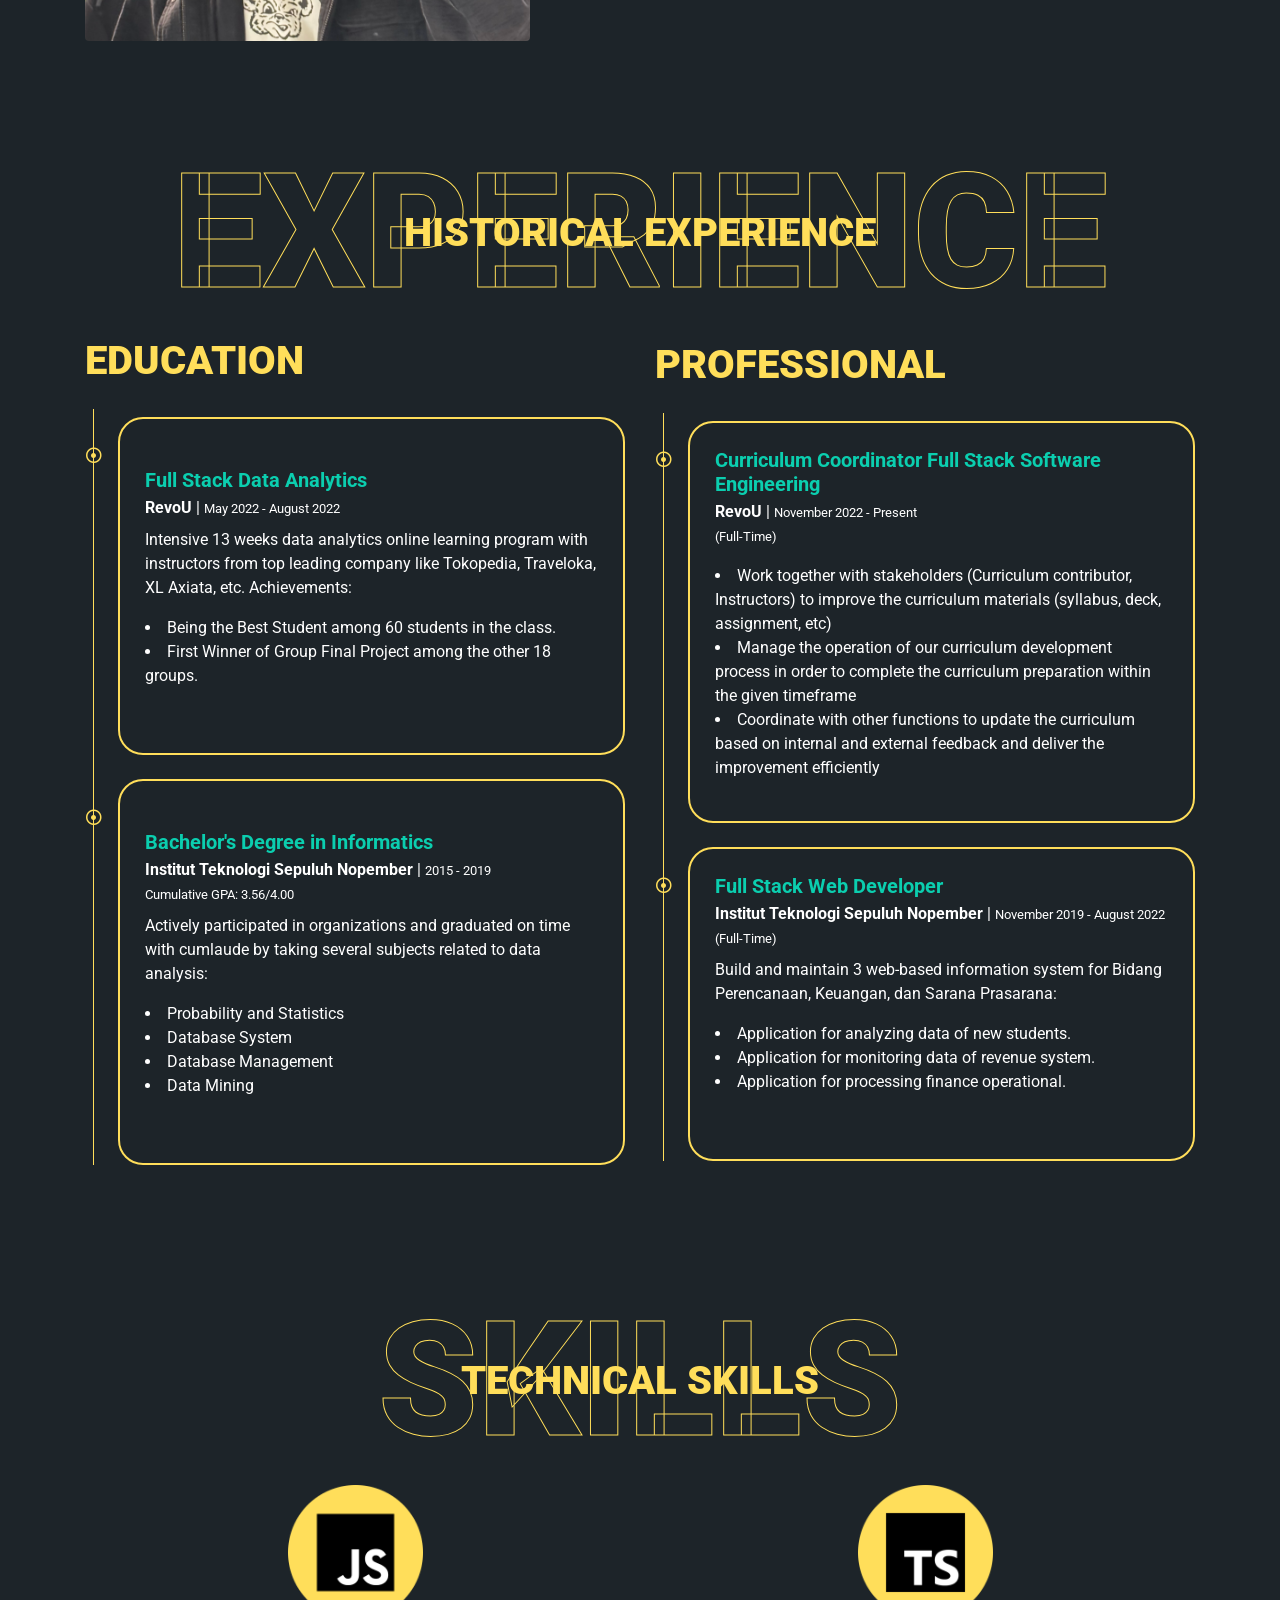
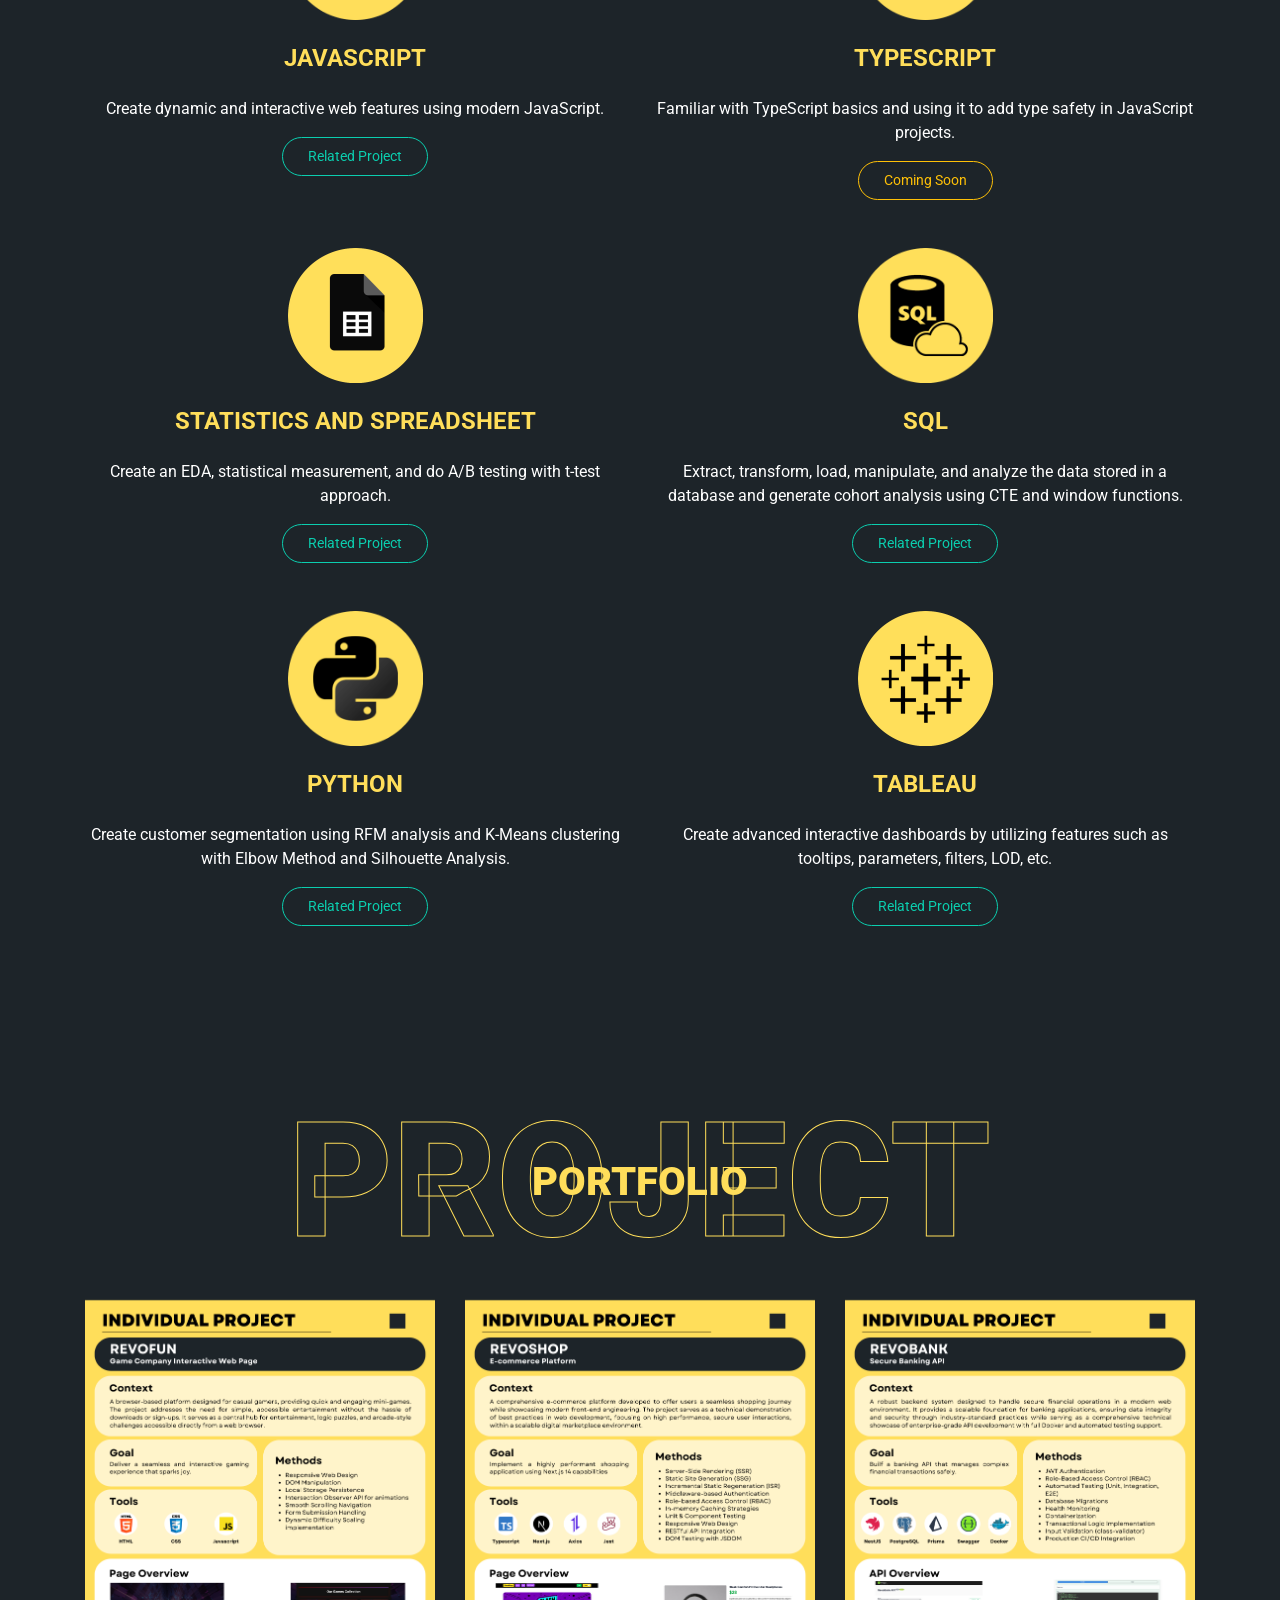
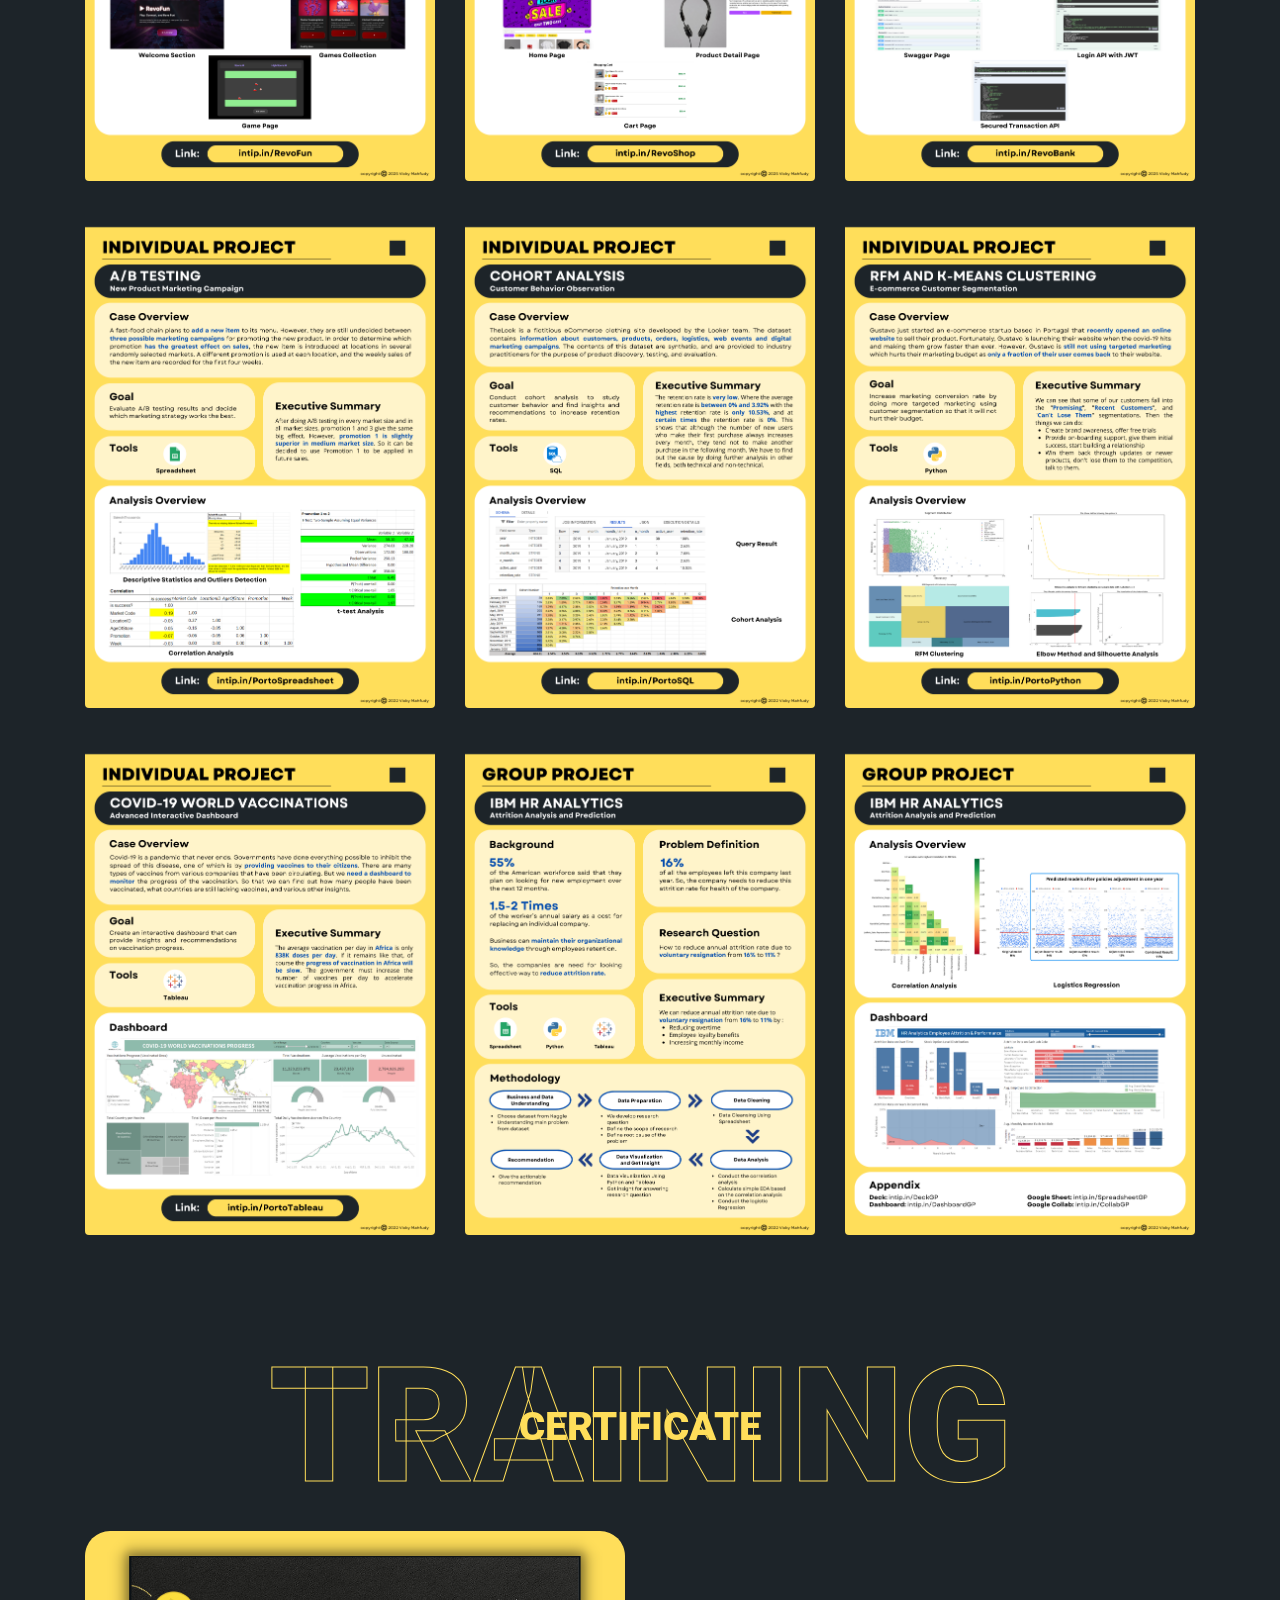
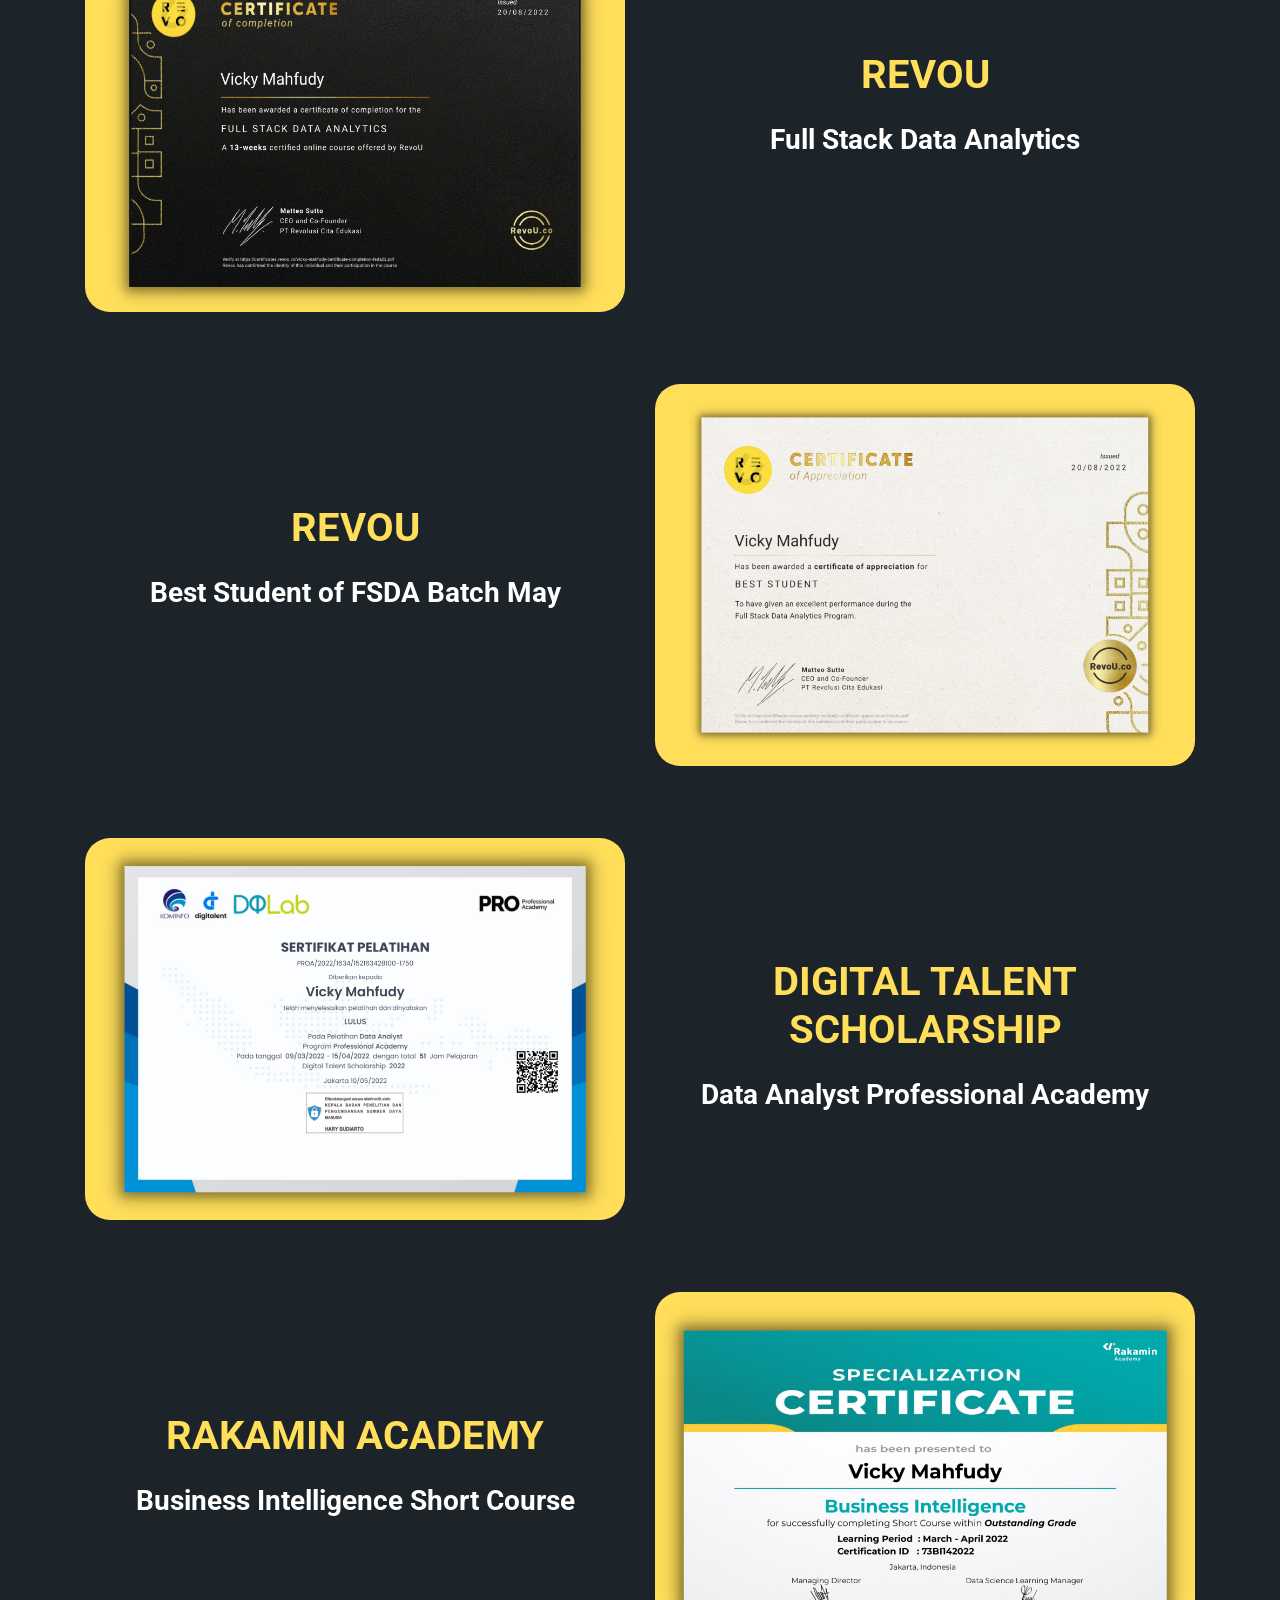
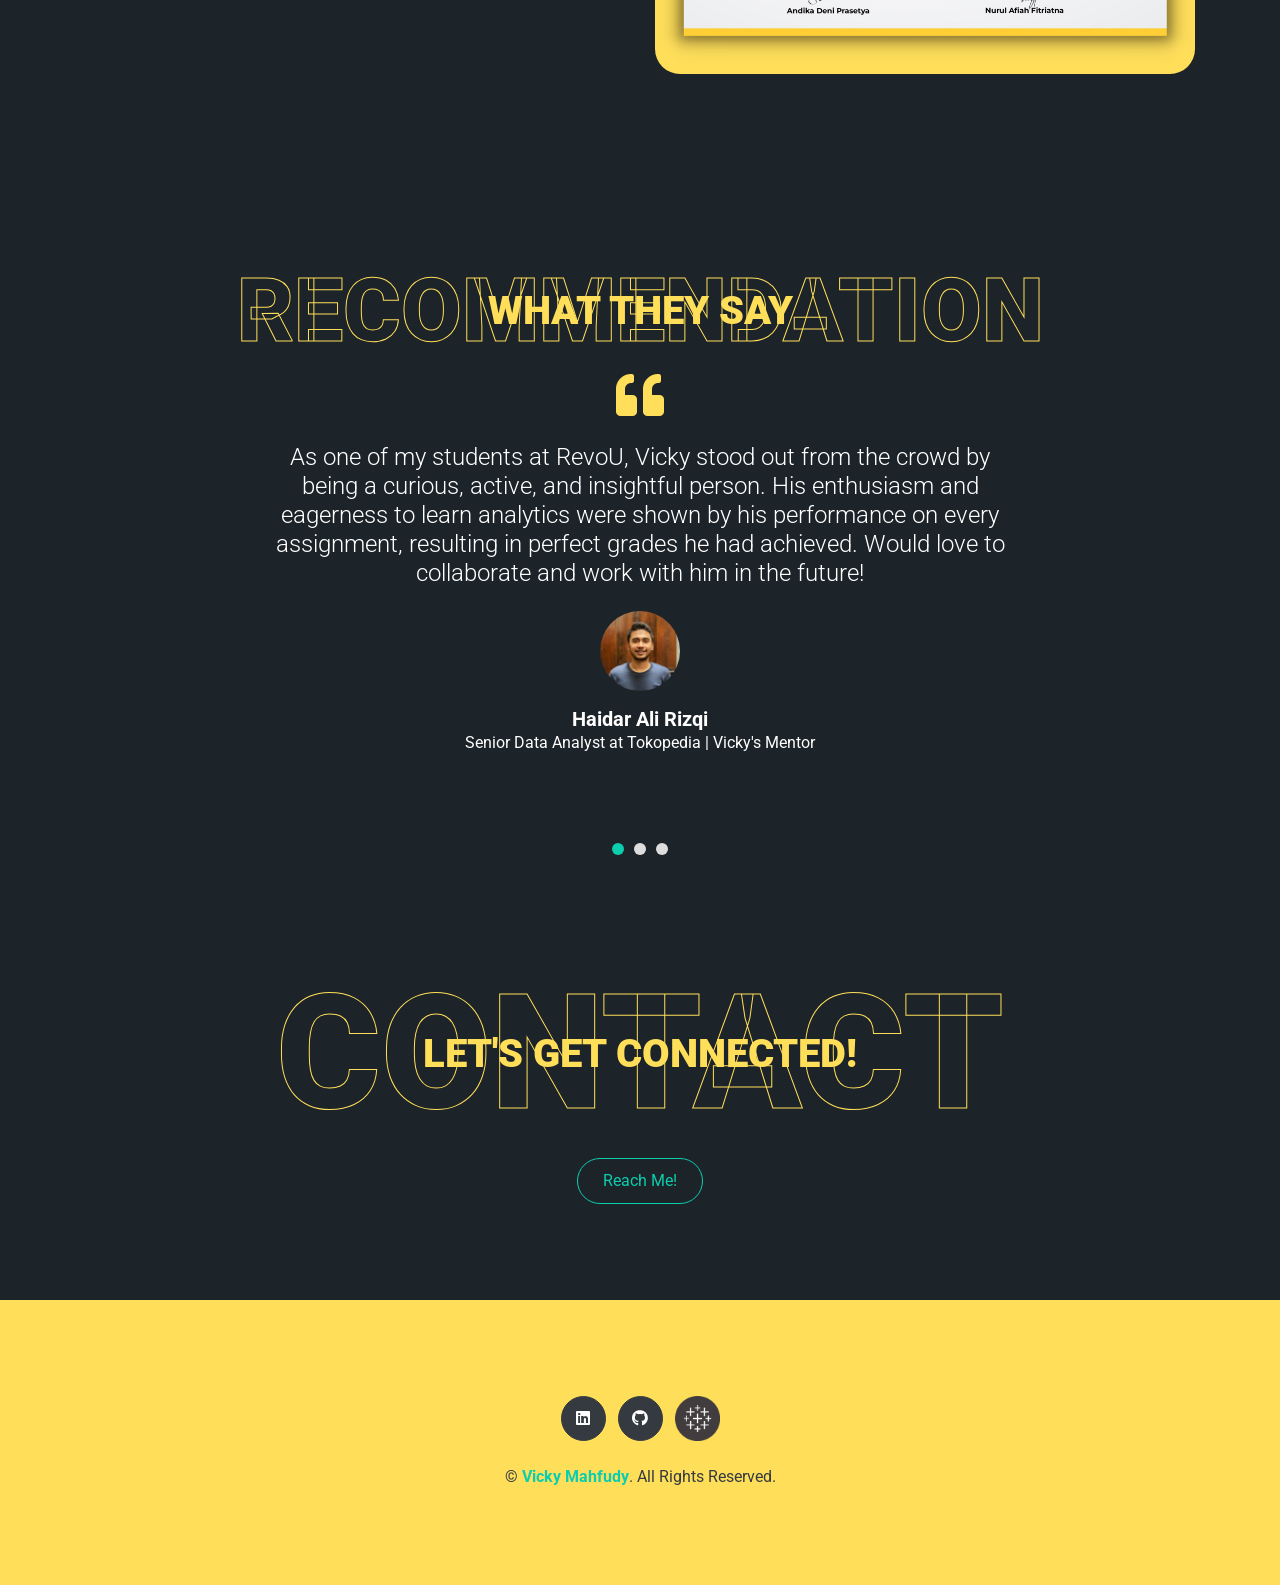
==== commit 2544fc86: "update porto" ====
--- a/index.html
+++ b/index.html
@@ -970,35 +970,6 @@
             <div class="position-relative overflow-hidden mb-2">
               <img
                 class="img-fluid rounded w-100"
-                src=""
-                alt=""
-              />
-              <!-- <div
-                class="portfolio-btn bg-primary d-flex align-items-center justify-content-center"
-              >
-                <a
-                  class="btn btn-sm btn-outline-dark py-2"
-                  href="img/marketingcampaign.png"
-                  data-lightbox="portfolio"
-                >
-                  <i class="fa fa-search-plus"></i>
-                </a>
-                <a
-                  data-target="#marketingcampaign"
-                  data-toggle="modal"
-                  class="btn btn-sm btn-outline-dark py-2"
-                  href="#marketingcampaign"
-                  >Full Deck</a
-                >
-              </div> -->
-            </div>
-          </div>
-          <div
-            class="col-lg-4 col-md-6 mb-4 portfolio-item second animation-element up"
-          >
-            <div class="position-relative overflow-hidden mb-2">
-              <img
-                class="img-fluid rounded w-100"
                 src="img/revofun.png"
                 alt=""
               />
@@ -1021,32 +992,57 @@
             </div>
           </div>
           <div
-            class="col-lg-4 col-md-6 mb-4 portfolio-item third animation-element left"
+            class="col-lg-4 col-md-6 mb-4 portfolio-item second animation-element up"
           >
             <div class="position-relative overflow-hidden mb-2">
               <img
                 class="img-fluid rounded w-100"
-                src=""
+                src="img/revoshop.png"
                 alt=""
               />
-              <!-- <div
+              <div
                 class="portfolio-btn bg-primary d-flex align-items-center justify-content-center"
               >
                 <a
                   class="btn btn-sm btn-outline-dark py-2"
-                  href="img/marketingcampaign.png"
+                  href="img/revoshop.png"
                   data-lightbox="portfolio"
                 >
                   <i class="fa fa-search-plus"></i>
                 </a>
                 <a
-                  data-target="#marketingcampaign"
-                  data-toggle="modal"
                   class="btn btn-sm btn-outline-dark py-2"
-                  href="#marketingcampaign"
-                  >Full Deck</a
-                >
-              </div> -->
+                  href="https://intip.in/RevoShop"
+                  >Full Page</a
+                >
+              </div>
+            </div>
+          </div>
+          <div
+            class="col-lg-4 col-md-6 mb-4 portfolio-item third animation-element left"
+          >
+            <div class="position-relative overflow-hidden mb-2">
+              <img
+                class="img-fluid rounded w-100"
+                src="img/revobank.png"
+                alt=""
+              />
+              <div
+                class="portfolio-btn bg-primary d-flex align-items-center justify-content-center"
+              >
+                <a
+                  class="btn btn-sm btn-outline-dark py-2"
+                  href="img/revobank.png"
+                  data-lightbox="portfolio"
+                >
+                  <i class="fa fa-search-plus"></i>
+                </a>
+                <a
+                  class="btn btn-sm btn-outline-dark py-2"
+                  href="https://intip.in/RevoBank"
+                  >Full Page</a
+                >
+              </div>
             </div>
           </div>
         </div>
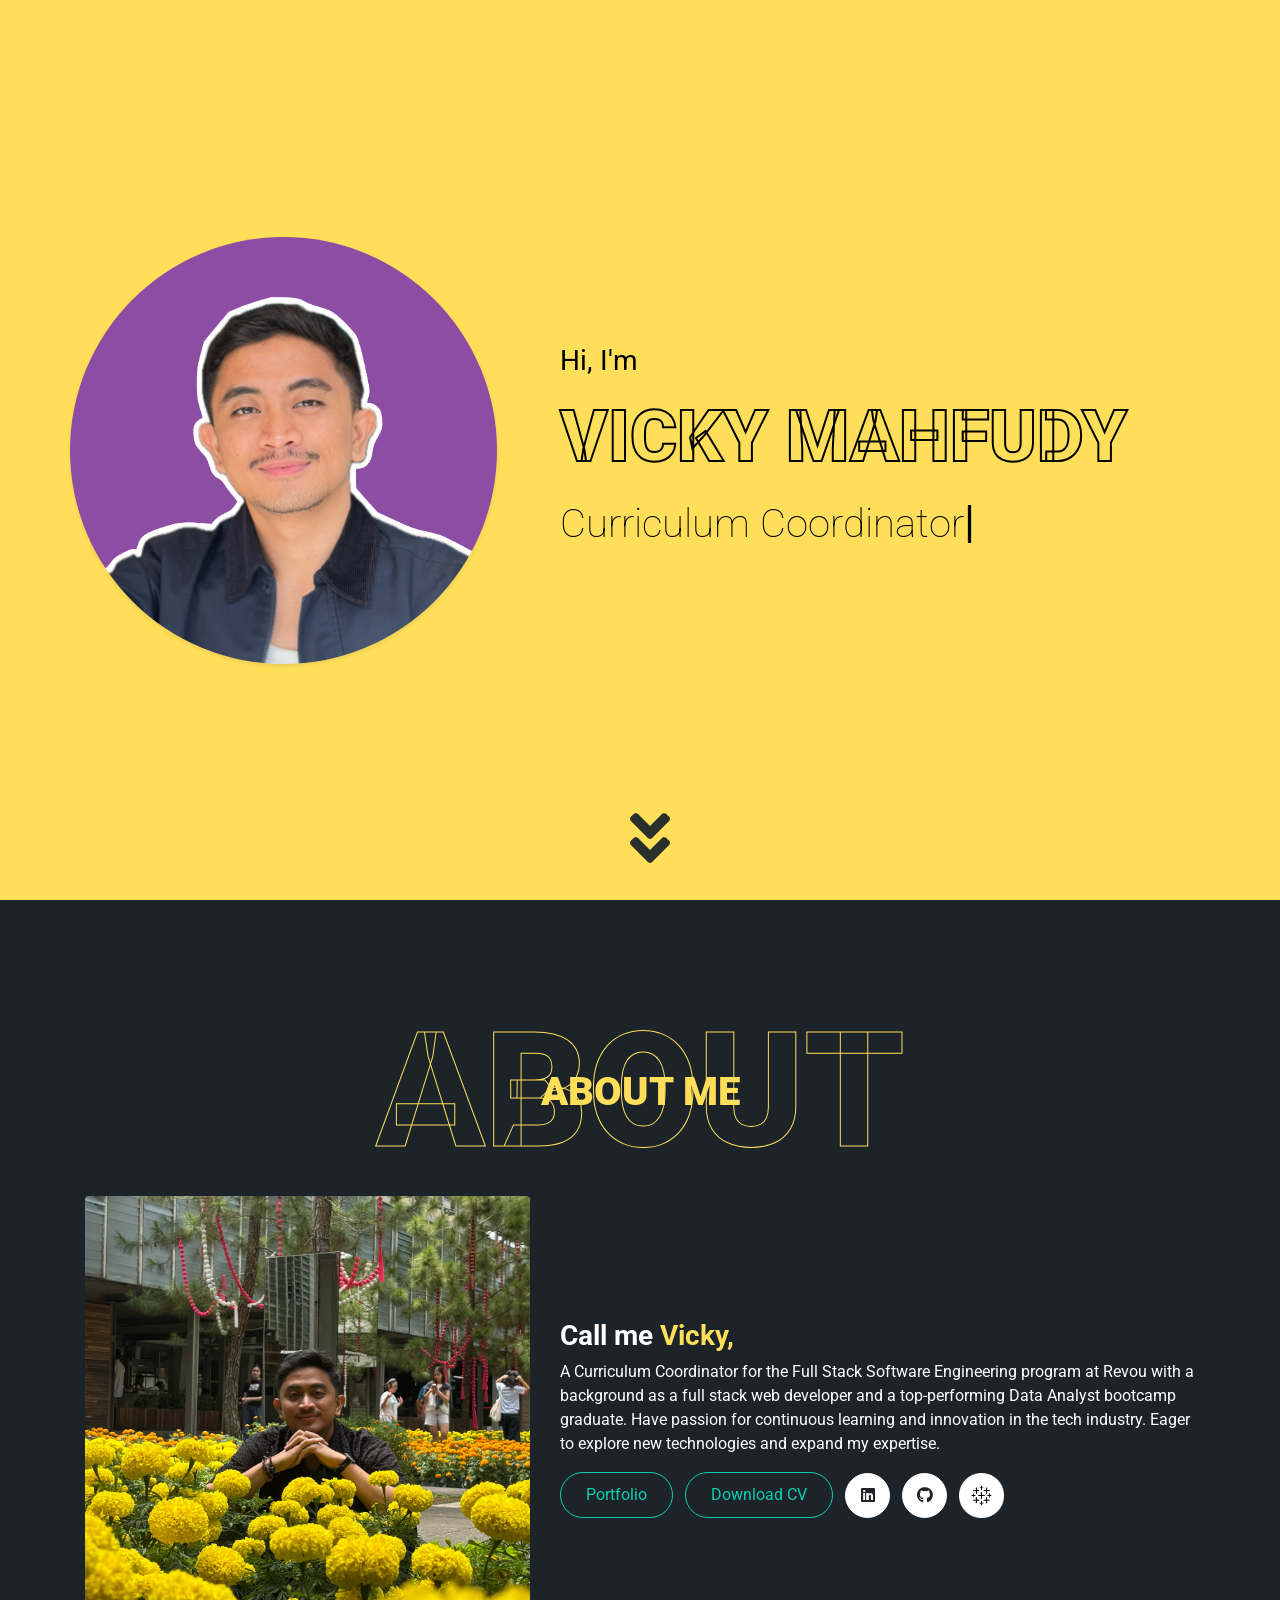
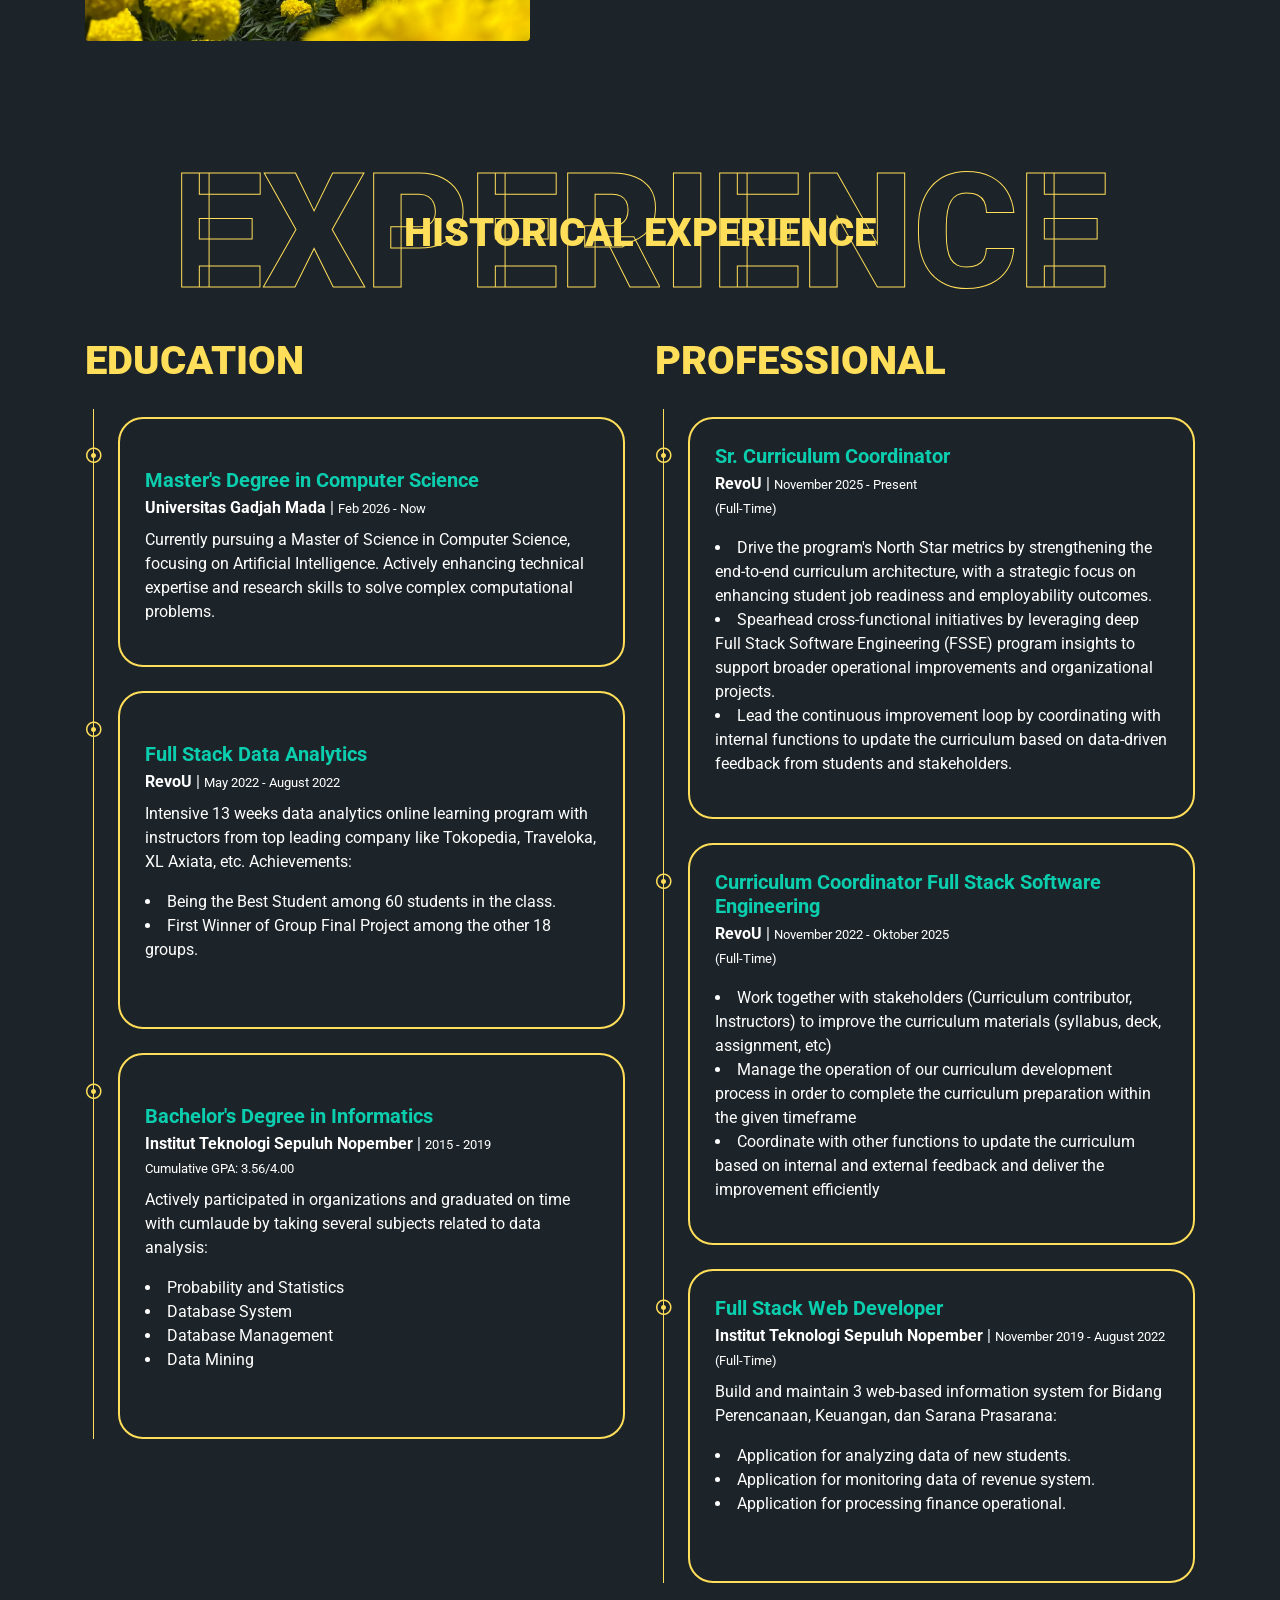
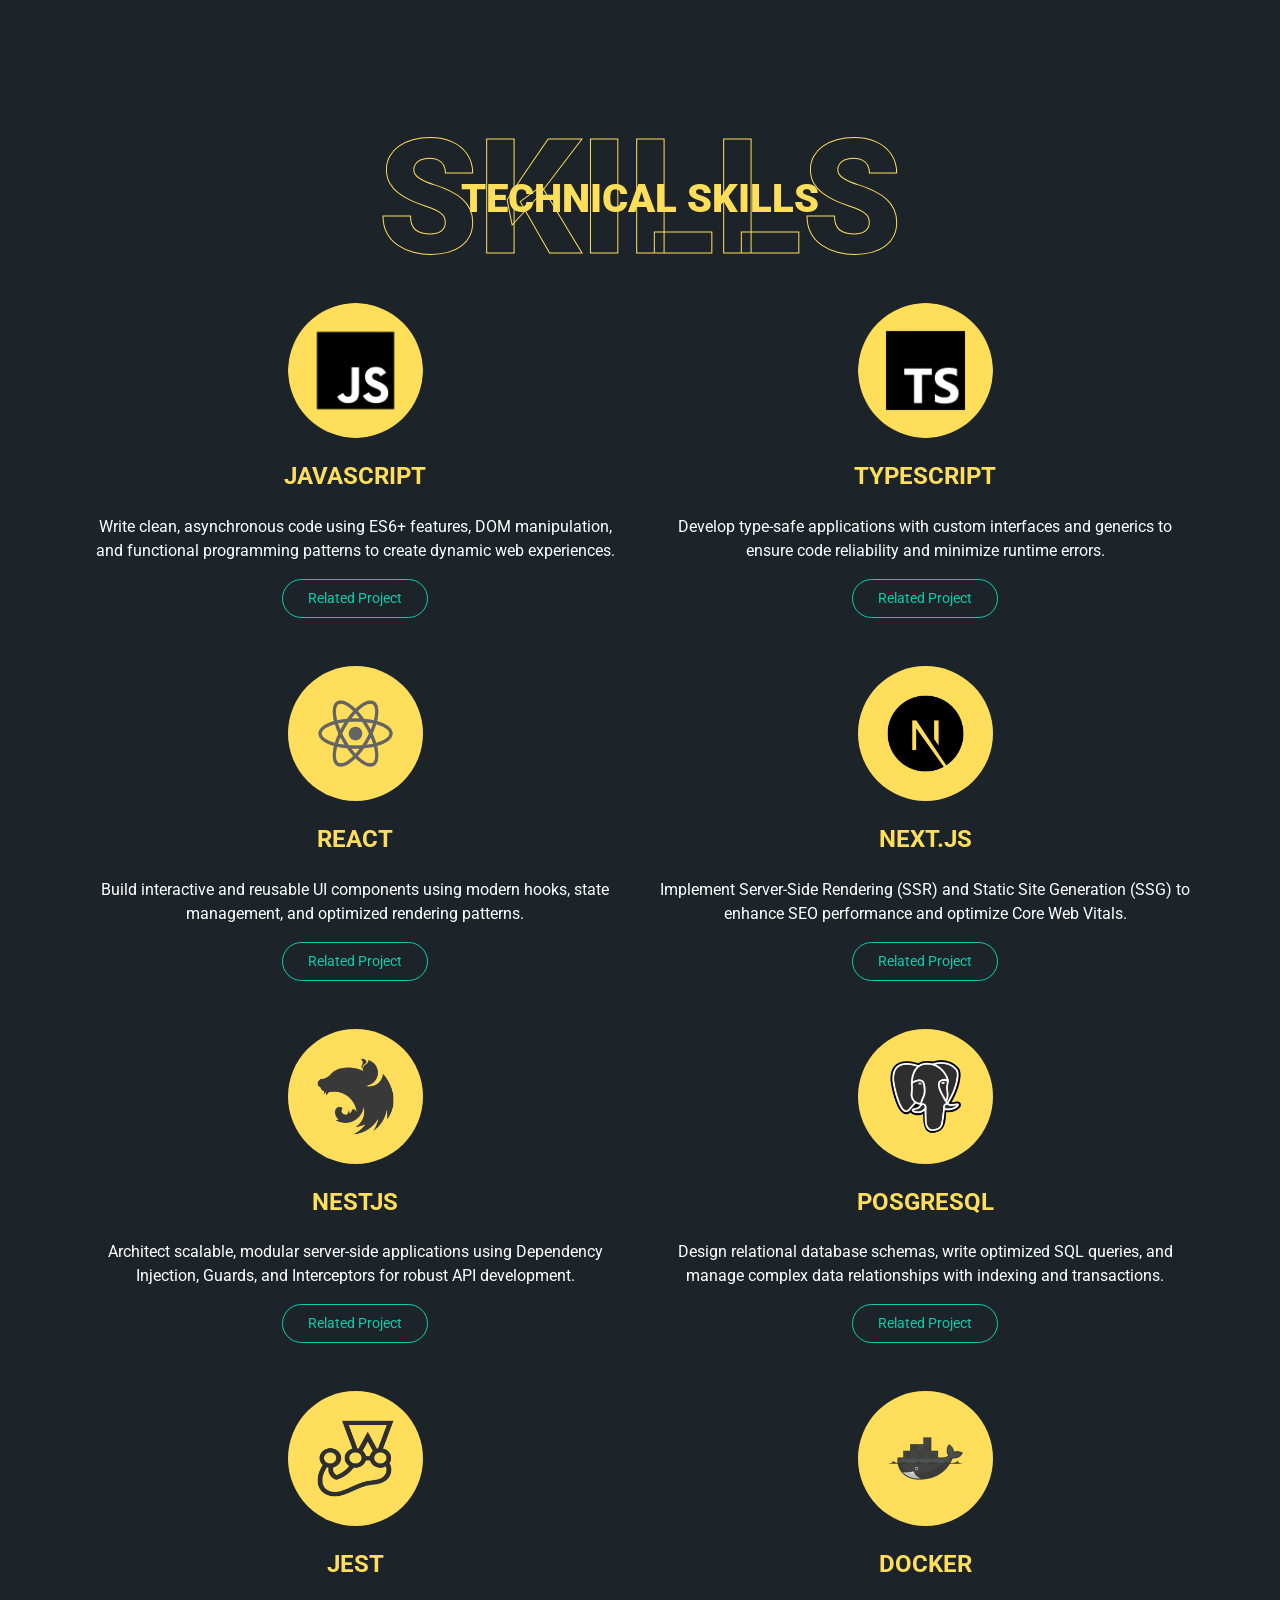
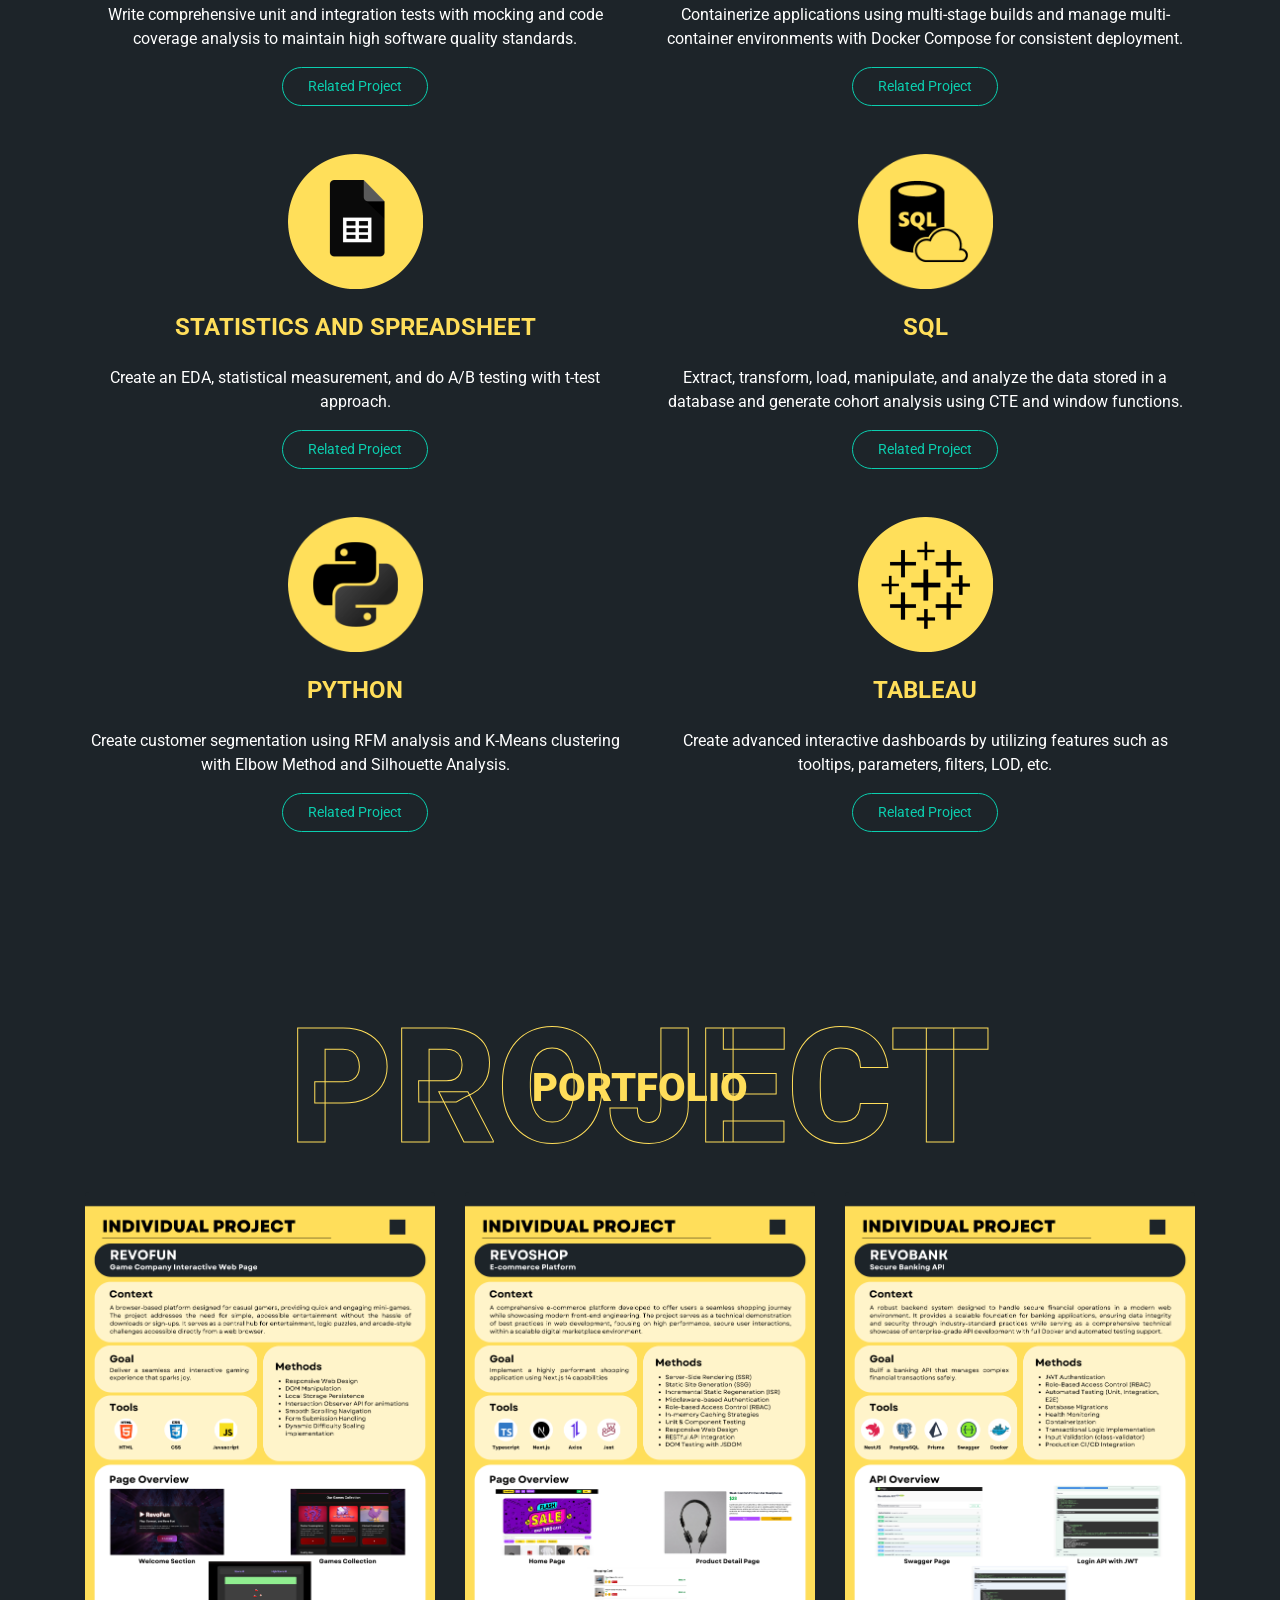
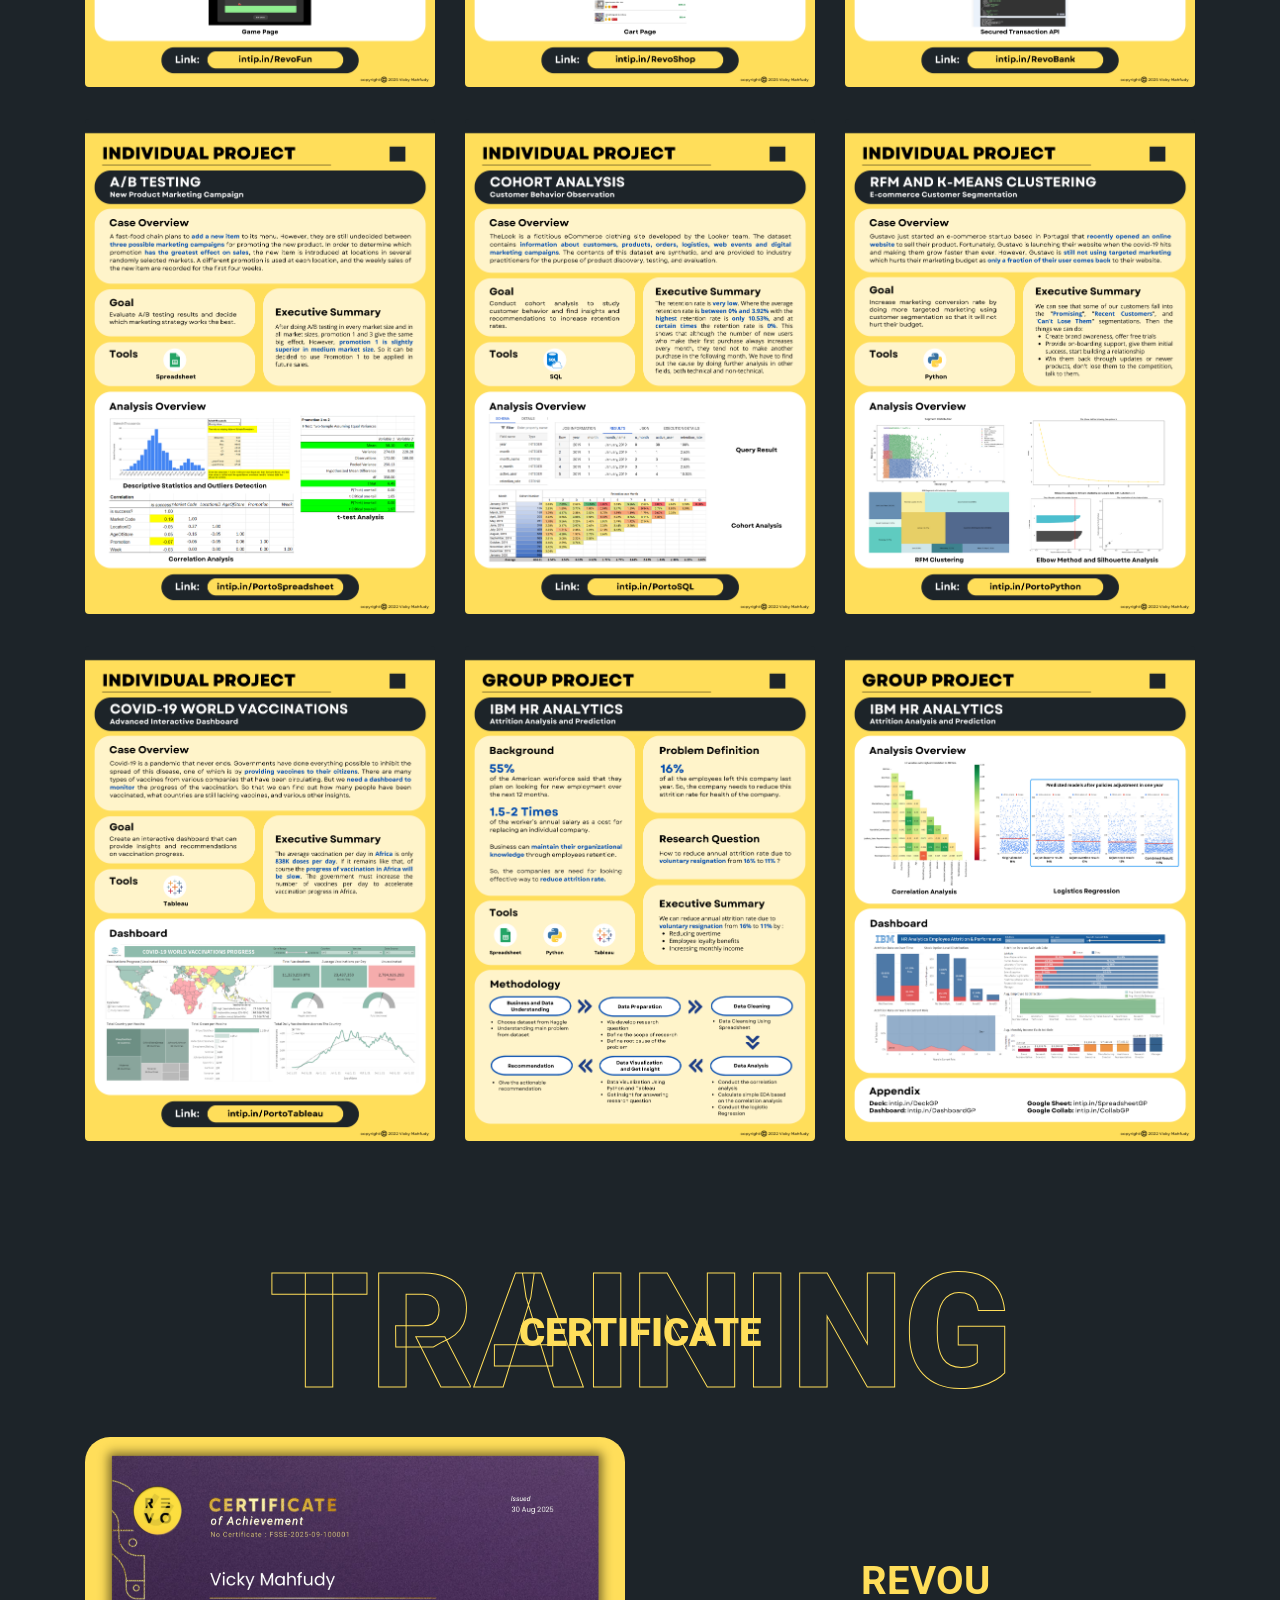
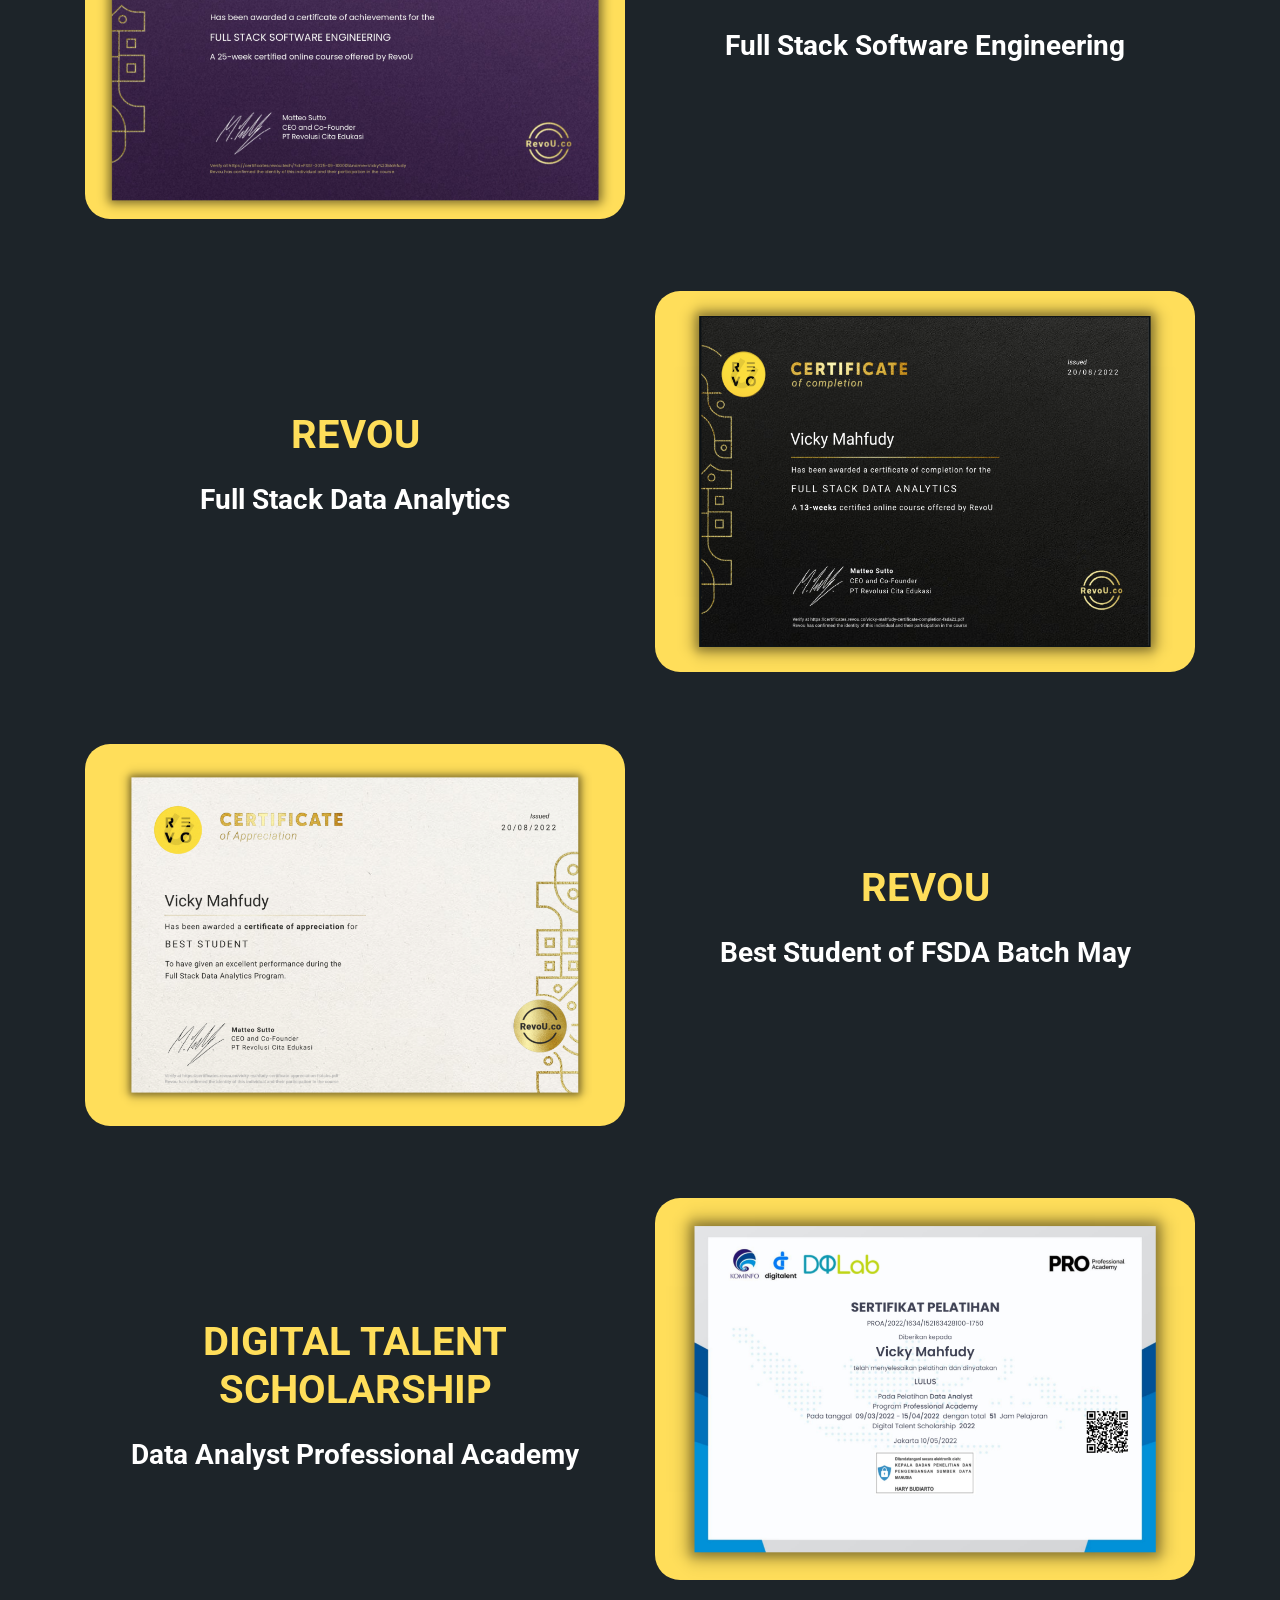
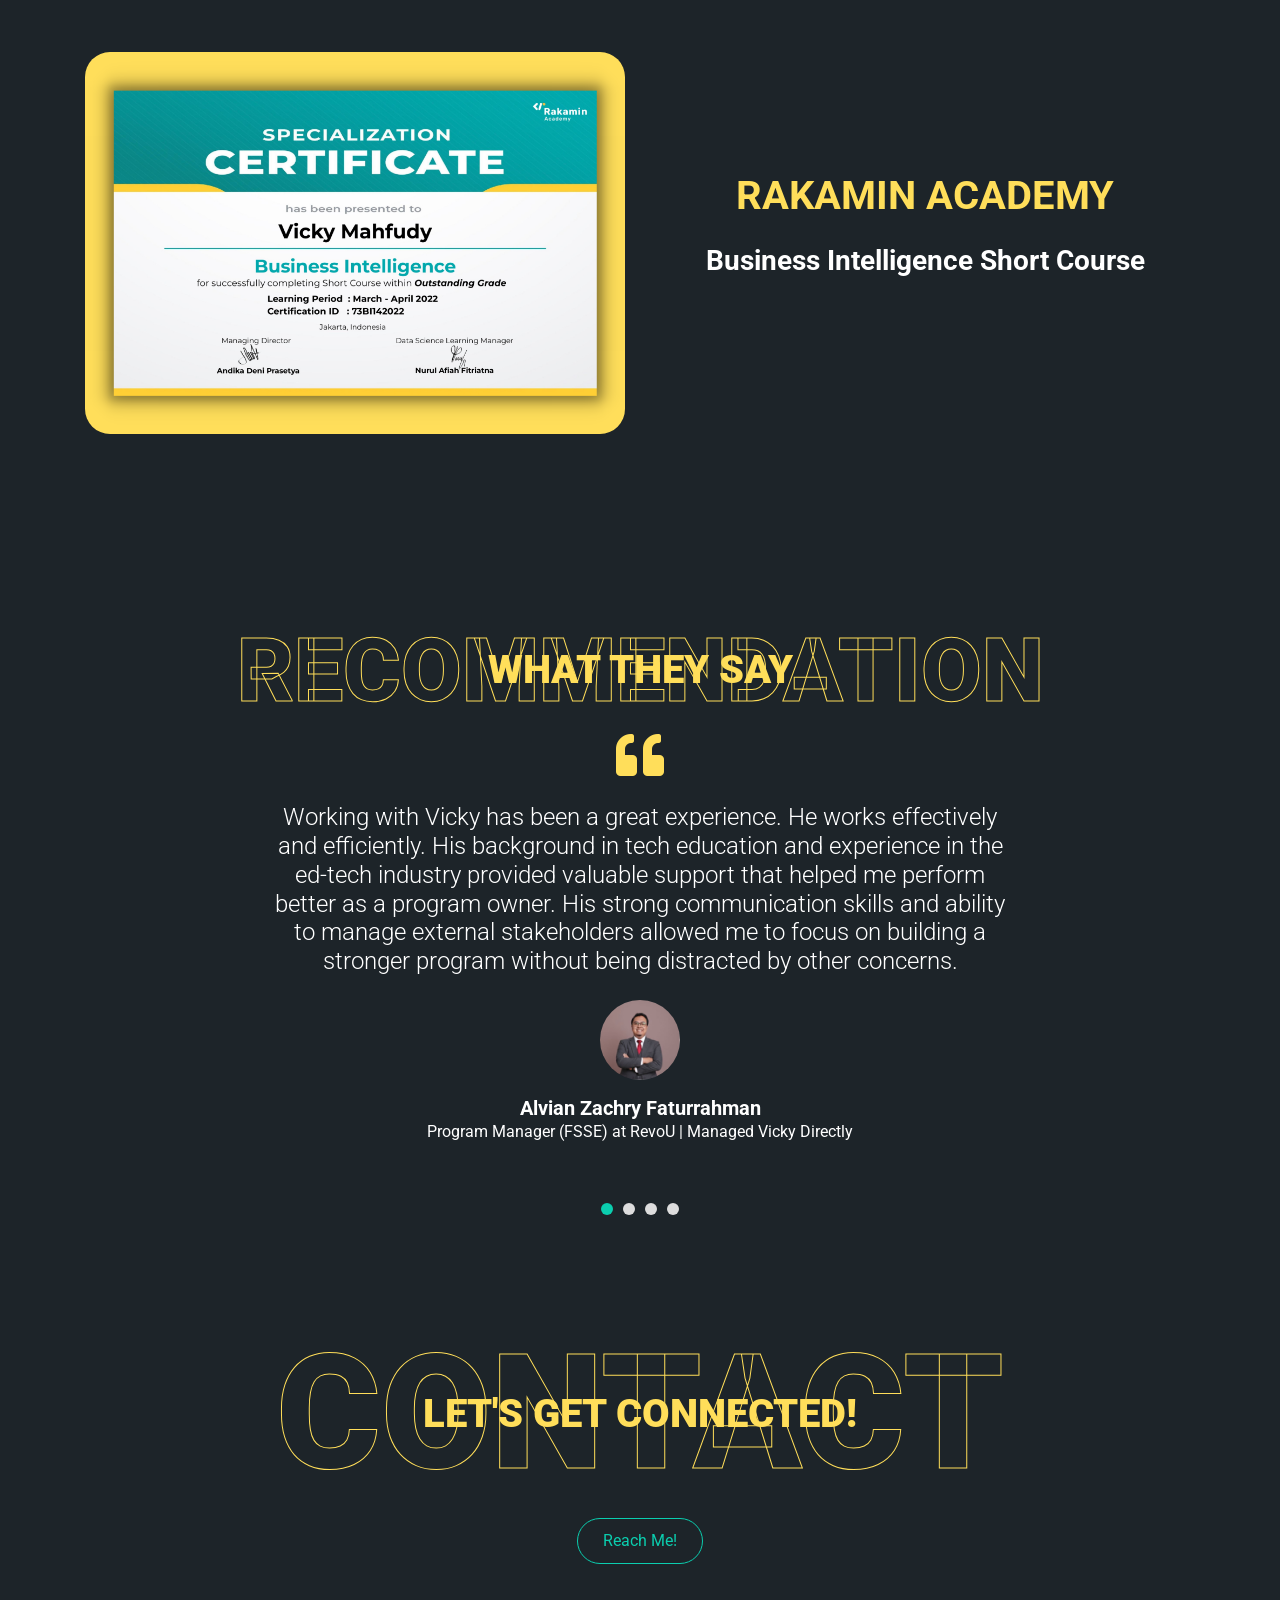
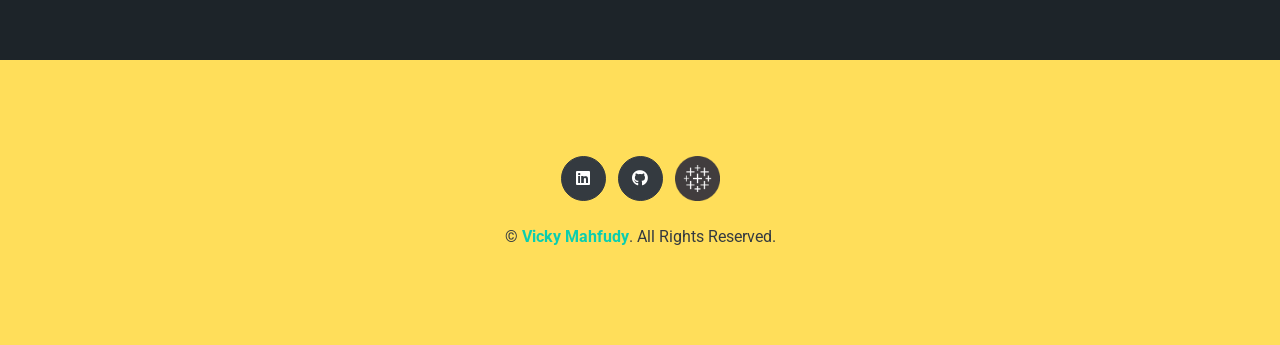
==== commit 568b1bfc: "update 14 jan" ====
--- a/index.html
+++ b/index.html
@@ -521,12 +521,36 @@
             Historical Experience
           </h1>
         </div>
-        <div class="row align-items-center">
+        <div class="row">
           <div class="col-lg-6">
             <h1 class="mb-4 animation-element left one" style="color: #ffde5a">
               EDUCATION
             </h1>
             <div class="border-left border-primary pt-2 pl-4 ml-2">
+              <div class="position-relative mb-4">
+                <i
+                  class="far fa-dot-circle text-primary position-absolute animation-element up"
+                  style="top: 30px; left: -32px"
+                ></i>
+                <div
+                  style="padding: 25px; border: 2px solid #ffde5a"
+                  class="certificates animation-element down"
+                >
+                  <br />
+                  <h5 class="font-weight-bold mb-1" style="color: #0bceaf">
+                    Master's Degree in Computer Science
+                  </h5>
+                  <p class="mb-2">
+                    <strong>Universitas Gadjah Mada</strong> |
+                    <small>Feb 2026 - Now</small>
+                  </p>
+                  <p>
+                    Currently pursuing a Master of Science in Computer Science, focusing on Artificial Intelligence. 
+                    Actively enhancing technical expertise and research skills to solve complex computational problems.
+                    <br />
+                  </p>
+                </div>
+              </div>
               <div class="position-relative mb-4">
                 <i
                   class="far fa-dot-circle text-primary position-absolute animation-element up"
@@ -607,11 +631,44 @@
                   class="certificates animation-element down"
                 >
                   <h5 class="font-weight-bold mb-1" style="color: #0bceaf">
+                    Sr. Curriculum Coordinator
+                  </h5>
+                  <p class="mb-2">
+                    <strong>RevoU</strong> |
+                    <small>November 2025 - Present</small><br />
+                    <small>(Full-Time)</small>
+                  </p>
+                  <p>
+                    <li>
+                      Drive the program's North Star metrics by strengthening the end-to-end curriculum architecture, 
+                      with a strategic focus on enhancing student job readiness and employability outcomes.
+                    </li>
+                    <li>
+                      Spearhead cross-functional initiatives by leveraging deep Full Stack Software Engineering (FSSE) 
+                      program insights to support broader operational improvements and organizational projects.
+                    </li>
+                    <li>
+                      Lead the continuous improvement loop by coordinating with internal functions to update 
+                      the curriculum based on data-driven feedback from students and stakeholders.
+                    </li>
+                  </p>
+                </div>
+              </div>
+              <div class="position-relative mb-4">
+                <i
+                  class="far fa-dot-circle text-primary position-absolute animation-element up"
+                  style="top: 30px; left: -32px"
+                ></i>
+                <div
+                  style="padding: 25px; border: 2px solid #ffde5a"
+                  class="certificates animation-element down"
+                >
+                  <h5 class="font-weight-bold mb-1" style="color: #0bceaf">
                     Curriculum Coordinator Full Stack Software Engineering
                   </h5>
                   <p class="mb-2">
                     <strong>RevoU</strong> |
-                    <small>November 2022 - Present</small><br />
+                    <small>November 2022 - Oktober 2025</small><br />
                     <small>(Full-Time)</small>
                   </p>
                   <p>
@@ -630,21 +687,6 @@
                       based on internal and external feedback and deliver the
                       improvement efficiently
                     </li>
-                    <!-- <li>
-                      Collaborate with Section Manager and Team Leads (whom
-                      responsible for the learning experience) to maximize
-                      student’s experience in learning and help them learn the
-                      skill set of each module
-                    </li>
-                    <li>
-                      Organize the curriculum assets (data, document, account,
-                      etc) and maintain good operational tidiness
-                    </li> -->
-                    <!-- <li>
-                      Proactively identify the potential improvement of
-                      curriculum and process when it comes from student or other
-                      function feedback
-                    </li> -->
                   </p>
                 </div>
               </div>
@@ -742,7 +784,7 @@
             > -->
             <div class="d-flex align-items-center justify-content-center mb-4">
               <img
-                class="img-fluid rounded w-25"
+                class="img-fluid rounded-circle w-25"
                 src="img/javascript.png"
                 alt=""
               />
@@ -753,7 +795,7 @@
               </h4>
             </div>
             <p>
-              Create dynamic and interactive web features using modern JavaScript.
+              Write clean, asynchronous code using ES6+ features, DOM manipulation, and functional programming patterns to create dynamic web experiences.
             </p>
             <!-- <br /> -->
             <a
@@ -772,19 +814,205 @@
               class="certificates"
             > -->
             <div class="d-flex align-items-center justify-content-center mb-4">
-              <img class="img-fluid rounded w-25" src="img/typescript.png" alt="" />
+              <img class="img-fluid rounded-circle w-25" src="img/typescript.png" alt="" />
             </div>
             <div class="d-flex align-items-center justify-content-center mb-4">
               <h4 class="font-weight-bold m-0 text-primary">TYPESCRIPT</h4>
             </div>
             <p>
-              Familiar with TypeScript basics and using it to add type safety in JavaScript projects.
+              Develop type-safe applications with custom interfaces and generics to ensure code reliability and minimize runtime errors.
             </p>
             <a
-              class="btn btn-sm btn-outline-warning py-2"
-              href="#"
-              data-lightbox="#"
-              >Coming Soon</a
+              class="btn btn-sm btn-outline-primary py-2"
+              href="img/revoshop.png"
+              data-lightbox="portfoliojavascript"
+              >Related Project</a
+            >
+            <!-- </div> -->
+          </div>
+          <div
+            class="col-lg-6 col-md-6 text-center mb-5 animation-element right"
+          >
+            <!-- <div
+              style="padding: 25px; border: 2px solid #ffde5a"
+              class="certificates"
+            > -->
+            <div class="d-flex align-items-center justify-content-center mb-4">
+              <img
+                class="img-fluid rounded-circle w-25"
+                src="img/react.png"
+                alt=""
+              />
+            </div>
+            <div class="d-flex align-items-center justify-content-center mb-4">
+              <h4 class="font-weight-bold m-0 text-primary">
+                REACT
+              </h4>
+            </div>
+            <p>
+              Build interactive and reusable UI components using modern hooks, state management, and optimized rendering patterns.
+            </p>
+            <!-- <br /> -->
+            <a
+              class="btn btn-sm btn-outline-primary py-2"
+              href="img/revoshop.png"
+              data-lightbox="portfoliojavascript"
+              >Related Project</a
+            >
+            <!-- </div> -->
+          </div>
+          <div
+            class="col-lg-6 col-md-6 text-center mb-5 animation-element left"
+          >
+            <!-- <div
+              style="padding: 25px; border: 2px solid #ffde5a"
+              class="certificates"
+            > -->
+            <div class="d-flex align-items-center justify-content-center mb-4">
+              <img
+                class="img-fluid rounded-circle w-25"
+                src="img/nextjs.png"
+                alt=""
+              />
+            </div>
+            <div class="d-flex align-items-center justify-content-center mb-4">
+              <h4 class="font-weight-bold m-0 text-primary">
+                NEXT.JS
+              </h4>
+            </div>
+            <p>
+              Implement Server-Side Rendering (SSR) and Static Site Generation (SSG) to enhance SEO performance and optimize Core Web Vitals.
+            </p>
+            <!-- <br /> -->
+            <a
+              class="btn btn-sm btn-outline-primary py-2"
+              href="img/revoshop.png"
+              data-lightbox="portfoliojavascript"
+              >Related Project</a
+            >
+            <!-- </div> -->
+          </div>
+          <div
+            class="col-lg-6 col-md-6 text-center mb-5 animation-element right"
+          >
+            <!-- <div
+              style="padding: 25px; border: 2px solid #ffde5a"
+              class="certificates"
+            > -->
+            <div class="d-flex align-items-center justify-content-center mb-4">
+              <img
+                class="img-fluid rounded-circle w-25"
+                src="img/nestjs.png"
+                alt=""
+              />
+            </div>
+            <div class="d-flex align-items-center justify-content-center mb-4">
+              <h4 class="font-weight-bold m-0 text-primary">
+                NESTJS
+              </h4>
+            </div>
+            <p>
+              Architect scalable, modular server-side applications using Dependency Injection, Guards, and Interceptors for robust API development.
+            </p>
+            <!-- <br /> -->
+            <a
+              class="btn btn-sm btn-outline-primary py-2"
+              href="img/revobank.png"
+              data-lightbox="portfoliojavascript"
+              >Related Project</a
+            >
+            <!-- </div> -->
+          </div>
+          <div
+            class="col-lg-6 col-md-6 text-center mb-5 animation-element left"
+          >
+            <!-- <div
+              style="padding: 25px; border: 2px solid #ffde5a"
+              class="certificates"
+            > -->
+            <div class="d-flex align-items-center justify-content-center mb-4">
+              <img
+                class="img-fluid rounded-circle w-25"
+                src="img/postgresql.png"
+                alt=""
+              />
+            </div>
+            <div class="d-flex align-items-center justify-content-center mb-4">
+              <h4 class="font-weight-bold m-0 text-primary">
+                POSGRESQL
+              </h4>
+            </div>
+            <p>
+              Design relational database schemas, write optimized SQL queries, and manage complex data relationships with indexing and transactions.
+            </p>
+            <!-- <br /> -->
+            <a
+              class="btn btn-sm btn-outline-primary py-2"
+              href="img/revobank.png"
+              data-lightbox="portfoliojavascript"
+              >Related Project</a
+            >
+            <!-- </div> -->
+          </div>
+          <div
+            class="col-lg-6 col-md-6 text-center mb-5 animation-element right"
+          >
+            <!-- <div
+              style="padding: 25px; border: 2px solid #ffde5a"
+              class="certificates"
+            > -->
+            <div class="d-flex align-items-center justify-content-center mb-4">
+              <img
+                class="img-fluid rounded-circle w-25"
+                src="img/jest.png"
+                alt=""
+              />
+            </div>
+            <div class="d-flex align-items-center justify-content-center mb-4">
+              <h4 class="font-weight-bold m-0 text-primary">
+                JEST
+              </h4>
+            </div>
+            <p>
+              Write comprehensive unit and integration tests with mocking and code coverage analysis to maintain high software quality standards.
+            </p>
+            <!-- <br /> -->
+            <a
+              class="btn btn-sm btn-outline-primary py-2"
+              href="img/revobank.png"
+              data-lightbox="portfoliojavascript"
+              >Related Project</a
+            >
+            <!-- </div> -->
+          </div>
+          <div
+            class="col-lg-6 col-md-6 text-center mb-5 animation-element left"
+          >
+            <!-- <div
+              style="padding: 25px; border: 2px solid #ffde5a"
+              class="certificates"
+            > -->
+            <div class="d-flex align-items-center justify-content-center mb-4">
+              <img
+                class="img-fluid rounded-circle w-25"
+                src="img/docker.png"
+                alt=""
+              />
+            </div>
+            <div class="d-flex align-items-center justify-content-center mb-4">
+              <h4 class="font-weight-bold m-0 text-primary">
+                DOCKER
+              </h4>
+            </div>
+            <p>
+              Containerize applications using multi-stage builds and manage multi-container environments with Docker Compose for consistent deployment.
+            </p>
+            <!-- <br /> -->
+            <a
+              class="btn btn-sm btn-outline-primary py-2"
+              href="img/revobank.png"
+              data-lightbox="portfoliojavascript"
+              >Related Project</a
             >
             <!-- </div> -->
           </div>
@@ -1236,6 +1464,42 @@
         </div>
         <div class="row pb-3">
           <div
+            class="col-lg-6 col-md-6 text-center mb-5 animation-element right"
+          >
+            <div class="d-flex align-items-center justify-content-center mb-4">
+              <a href="img/fsse.png" data-lightbox="certificates"
+                ><img
+                  class="img-fluid w-100 certificates"
+                  src="img/fsse.png"
+                  alt=""
+              /></a>
+            </div>
+          </div>
+          <div
+            class="col-lg-6 col-md-6 text-center mb-5 animation-element left"
+          >
+            <br /><br /><br /><br /><br />
+            <div class="d-flex align-items-center justify-content-center mb-4">
+              <h1 class="font-weight-bold m-0 text-primary text-uppercase">
+                RevoU
+              </h1>
+            </div>
+            <h3>Full Stack Software Engineering</h3>
+          </div>
+          
+          <div
+            class="col-lg-6 col-md-6 text-center mb-5 animation-element right"
+          >
+            <br /><br /><br /><br /><br />
+
+            <div class="d-flex align-items-center justify-content-center mb-4">
+              <h1 class="font-weight-bold m-0 text-primary text-uppercase">
+                RevoU
+              </h1>
+            </div>
+            <h3>Full Stack Data Analytics</h3>
+          </div>
+          <div
             class="col-lg-6 col-md-6 text-center mb-5 animation-element left"
           >
             <div class="d-flex align-items-center justify-content-center mb-4">
@@ -1250,29 +1514,6 @@
           <div
             class="col-lg-6 col-md-6 text-center mb-5 animation-element right"
           >
-            <br /><br /><br /><br /><br />
-
-            <div class="d-flex align-items-center justify-content-center mb-4">
-              <h1 class="font-weight-bold m-0 text-primary text-uppercase">
-                RevoU
-              </h1>
-            </div>
-            <h3>Full Stack Data Analytics</h3>
-          </div>
-          <div
-            class="col-lg-6 col-md-6 text-center mb-5 animation-element left"
-          >
-            <br /><br /><br /><br /><br />
-            <div class="d-flex align-items-center justify-content-center mb-4">
-              <h1 class="font-weight-bold m-0 text-primary text-uppercase">
-                RevoU
-              </h1>
-            </div>
-            <h3>Best Student of FSDA Batch May</h3>
-          </div>
-          <div
-            class="col-lg-6 col-md-6 text-center mb-5 animation-element right"
-          >
             <div class="d-flex align-items-center justify-content-center mb-4">
               <a href="img/fsdabs.png" data-lightbox="certificates"
                 ><img
@@ -1285,6 +1526,28 @@
           <div
             class="col-lg-6 col-md-6 text-center mb-5 animation-element left"
           >
+            <br /><br /><br /><br /><br />
+            <div class="d-flex align-items-center justify-content-center mb-4">
+              <h1 class="font-weight-bold m-0 text-primary text-uppercase">
+                RevoU
+              </h1>
+            </div>
+            <h3>Best Student of FSDA Batch May</h3>
+          </div>
+          <div
+            class="col-lg-6 col-md-6 text-center mb-5 animation-element right"
+          >
+            <br /><br /><br /><br /><br />
+            <div class="d-flex align-items-center justify-content-center mb-4">
+              <h1 class="font-weight-bold m-0 text-primary text-uppercase">
+                Digital Talent Scholarship
+              </h1>
+            </div>
+            <h3>Data Analyst Professional Academy</h3>
+          </div>
+          <div
+            class="col-lg-6 col-md-6 text-center mb-5 animation-element left"
+          >
             <div class="d-flex align-items-center justify-content-center mb-4">
               <a href="img/digitalent.png" data-lightbox="certificates"
                 ><img
@@ -1297,28 +1560,6 @@
           <div
             class="col-lg-6 col-md-6 text-center mb-5 animation-element right"
           >
-            <br /><br /><br /><br /><br />
-            <div class="d-flex align-items-center justify-content-center mb-4">
-              <h1 class="font-weight-bold m-0 text-primary text-uppercase">
-                Digital Talent Scholarship
-              </h1>
-            </div>
-            <h3>Data Analyst Professional Academy</h3>
-          </div>
-          <div
-            class="col-lg-6 col-md-6 text-center mb-5 animation-element left"
-          >
-            <br /><br /><br /><br /><br />
-            <div class="d-flex align-items-center justify-content-center mb-4">
-              <h1 class="font-weight-bold m-0 text-primary text-uppercase">
-                Rakamin Academy
-              </h1>
-            </div>
-            <h3>Business Intelligence Short Course</h3>
-          </div>
-          <div
-            class="col-lg-6 col-md-6 text-center mb-5 animation-element right"
-          >
             <div class="d-flex align-items-center justify-content-center mb-4">
               <a href="img/rakamin.png" data-lightbox="certificates"
                 ><img
@@ -1327,6 +1568,17 @@
                   alt=""
               /></a>
             </div>
+          </div>
+          <div
+            class="col-lg-6 col-md-6 text-center mb-5 animation-element left"
+          >
+            <br /><br /><br /><br /><br />
+            <div class="d-flex align-items-center justify-content-center mb-4">
+              <h1 class="font-weight-bold m-0 text-primary text-uppercase">
+                Rakamin Academy
+              </h1>
+            </div>
+            <h3>Business Intelligence Short Course</h3>
           </div>
         </div>
       </div>
@@ -1449,6 +1701,23 @@
         <div class="row justify-content-center animation-element up">
           <div class="col-lg-8">
             <div class="owl-carousel testimonial-carousel">
+              <div class="text-center">
+                <i class="fa fa-3x fa-quote-left text-primary mb-4"></i>
+                <h4 class="font-weight-light mb-4">
+                  Working with Vicky has been a great experience. He works effectively and efficiently. 
+                  His background in tech education and experience in the ed-tech industry provided valuable 
+                  support that helped me perform better as a program owner. His strong communication skills 
+                  and ability to manage external stakeholders allowed me to focus on building a stronger 
+                  program without being distracted by other concerns.
+                </h4>
+                <img
+                  class="img-fluid rounded-circle mx-auto mb-3"
+                  src="img/alvian.jpeg"
+                  style="width: 80px; height: 80px"
+                />
+                <h5 class="font-weight-bold m-0">Alvian Zachry Faturrahman</h5>
+                <span>Program Manager (FSSE) at RevoU | Managed Vicky Directly</span>
+              </div>
               <div class="text-center">
                 <i class="fa fa-3x fa-quote-left text-primary mb-4"></i>
                 <h4 class="font-weight-light mb-4">
